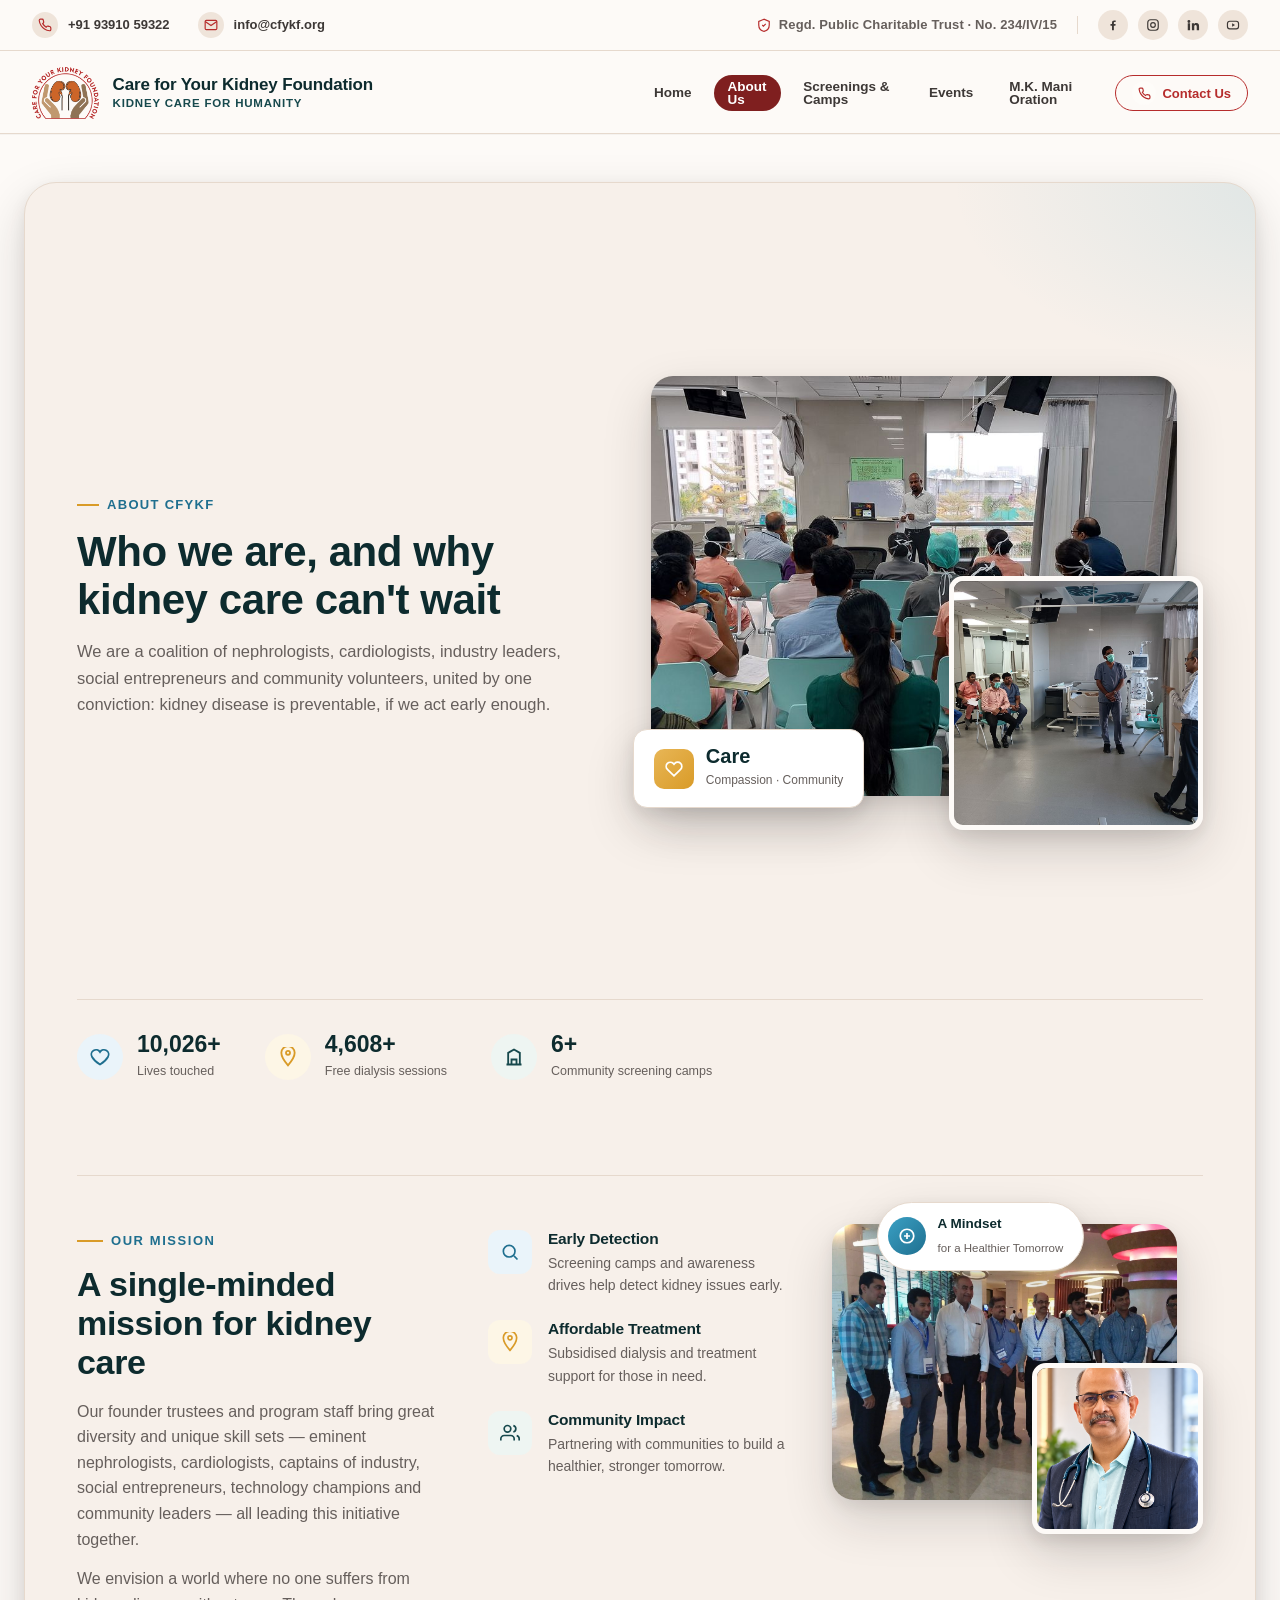
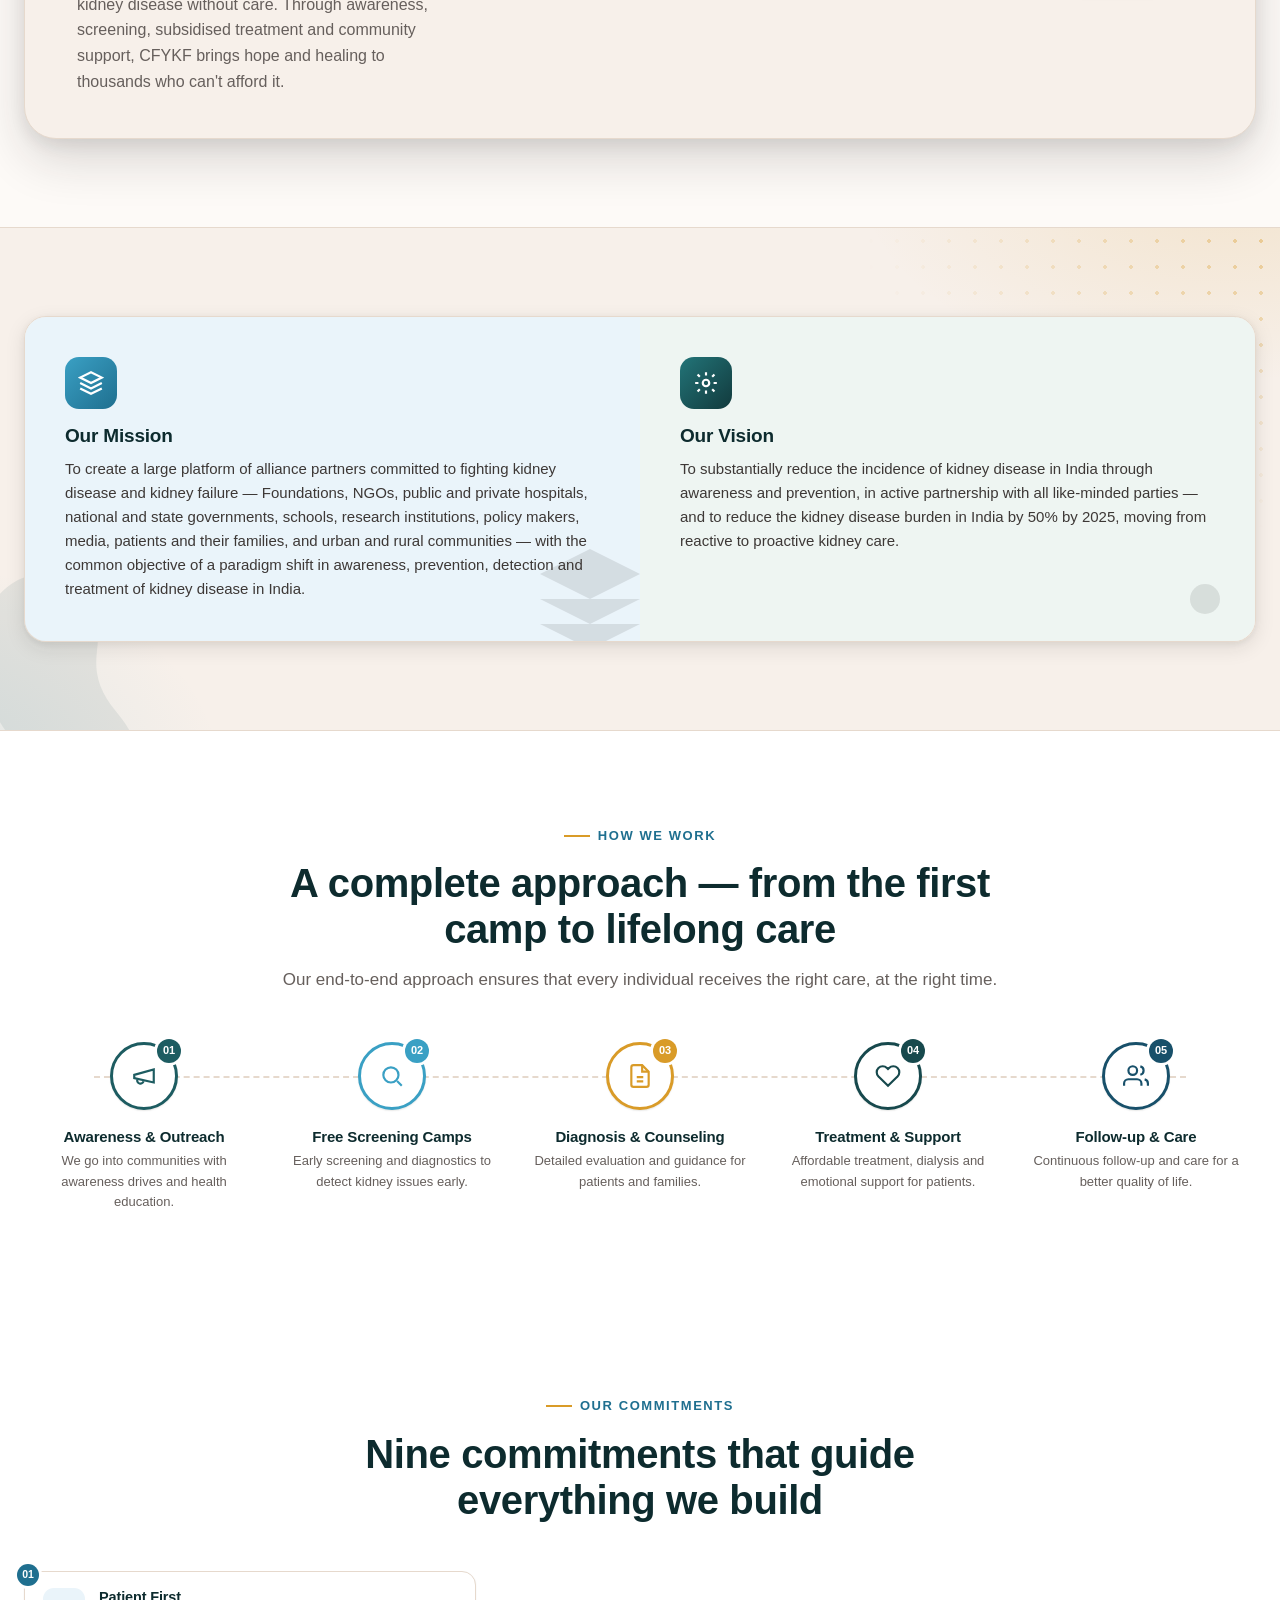
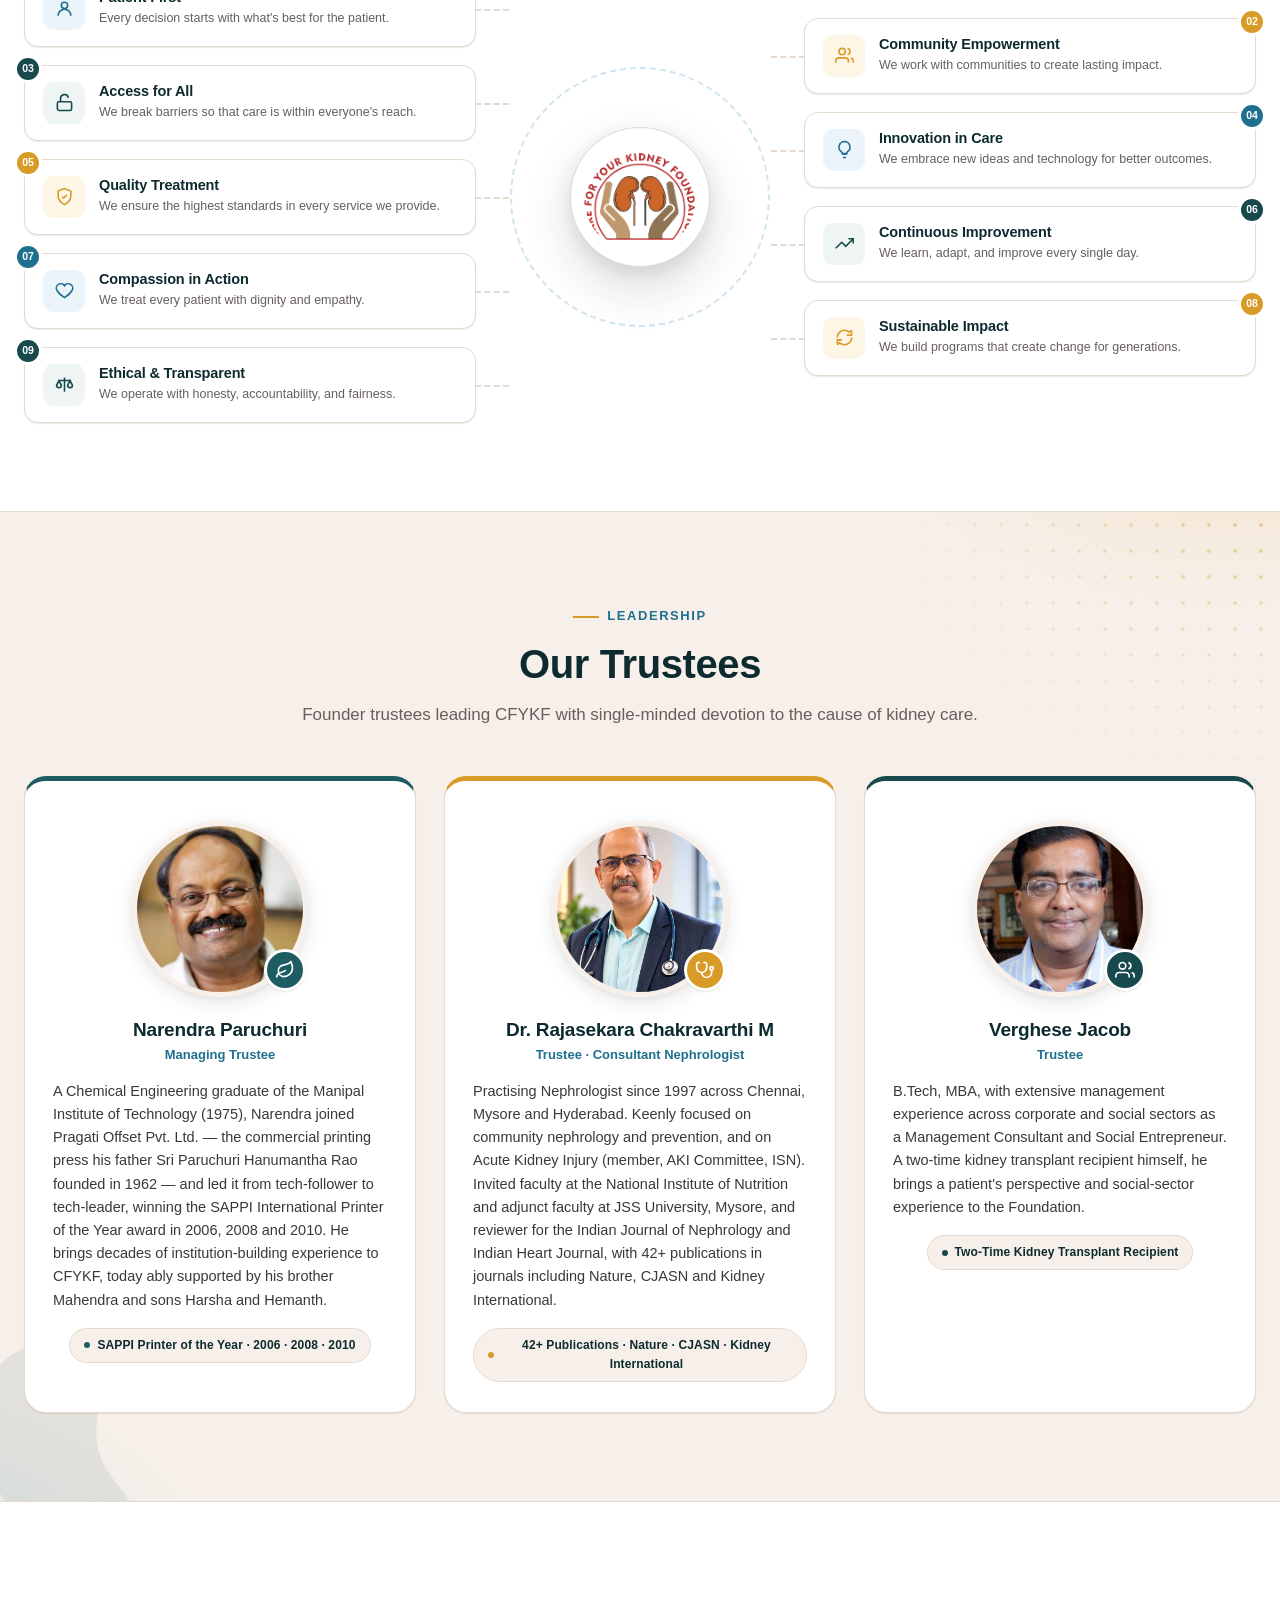
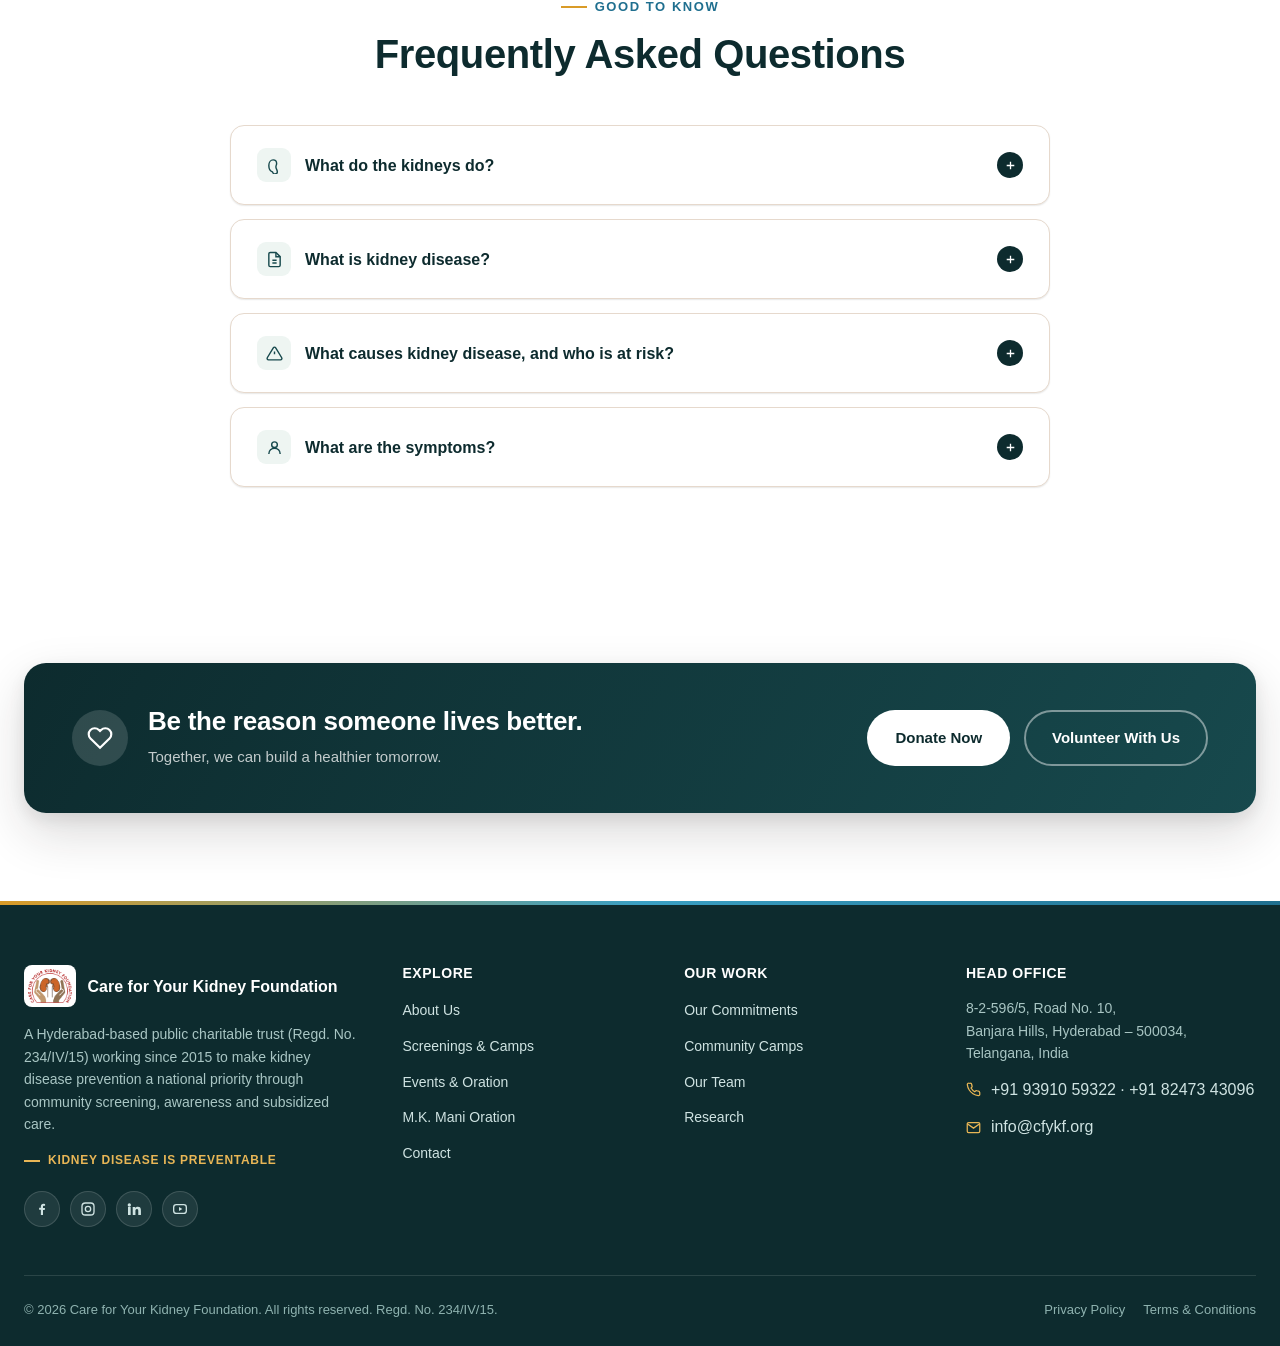
==== about.html @ 63e0041d "first commit" ====
<!doctype html>
<html lang="en">
<head>
<meta charset="UTF-8">
<meta name="viewport" content="width=device-width, initial-scale=1.0">
<title>About Us | Care for Your Kidney Foundation</title>
<meta name="description" content="Learn about CFYKF's mission, vision, trustees and advisory board — and the work we do to prevent kidney disease across India.">
<link rel="icon" href="assets/images/shared/logo.png">
<link rel="stylesheet" href="css/styles.css">
</head>
<body>

<div class="header-topbar">
  <div class="topbar-wrap">
    <div class="htb-contacts">
      <a href="tel:+919391059322"><span class="htb-ic"><svg viewBox="0 0 24 24" fill="none" stroke="currentColor" stroke-width="2"><path d="M22 16.9v3a2 2 0 0 1-2.2 2 19.8 19.8 0 0 1-8.6-3.1 19.5 19.5 0 0 1-6-6 19.8 19.8 0 0 1-3.1-8.6A2 2 0 0 1 4.1 2h3a2 2 0 0 1 2 1.7c.1.9.3 1.8.6 2.7a2 2 0 0 1-.5 2.1L8 9.7a16 16 0 0 0 6 6l1.2-1.2a2 2 0 0 1 2.1-.5c.9.3 1.8.5 2.7.6a2 2 0 0 1 1.7 2Z"/></svg></span><span>+91 93910 59322</span></a>
      <a href="mailto:info@cfykf.org"><span class="htb-ic"><svg viewBox="0 0 24 24" fill="none" stroke="currentColor" stroke-width="2"><rect x="2" y="4" width="20" height="16" rx="2"/><path d="m22 6-10 7L2 6"/></svg></span><span>info@cfykf.org</span></a>
    </div>
    <div class="htb-right">
      <span class="htb-badge"><svg viewBox="0 0 24 24" fill="none" stroke="currentColor" stroke-width="2"><path d="M12 2 3 6v6c0 5.5 3.8 9.7 9 11 5.2-1.3 9-5.5 9-11V6l-9-4Z"/><path d="m9 12 2 2 4-4"/></svg>Regd. Public Charitable Trust · No. 234/IV/15</span>
      <div class="htb-divider"></div>
      <div class="htb-social">
        <a href="#" aria-label="Facebook"><svg viewBox="0 0 24 24" fill="currentColor"><path d="M13.5 21v-7.6h2.6l.4-3h-3v-1.9c0-.87.24-1.46 1.5-1.46h1.6V4.35A21 21 0 0 0 14 4.2c-2.2 0-3.7 1.34-3.7 3.8v2.1H7.7v3h2.6V21h3.2Z"/></svg></a>
        <a href="#" aria-label="Instagram"><svg viewBox="0 0 24 24" fill="none" stroke="currentColor" stroke-width="2"><rect x="3" y="3" width="18" height="18" rx="5"/><circle cx="12" cy="12" r="4"/><path d="M17.5 6.5h.01"/></svg></a>
        <a href="#" aria-label="LinkedIn"><svg viewBox="0 0 24 24" fill="currentColor"><path d="M4.98 3.5a2.5 2.5 0 1 0 0 5 2.5 2.5 0 0 0 0-5ZM3 9h4v12H3zM10 9h3.8v1.7h.05c.53-1 1.83-2 3.77-2 4.03 0 4.78 2.5 4.78 5.8V21h-4v-5.9c0-1.4 0-3.2-1.97-3.2s-2.27 1.5-2.27 3.1V21h-4z"/></svg></a>
        <a href="#" aria-label="YouTube"><svg viewBox="0 0 24 24" fill="none" stroke="currentColor" stroke-width="2"><rect x="2.5" y="5.5" width="19" height="13" rx="4"/><path d="m10.5 9 5 3-5 3Z" fill="currentColor" stroke="none"/></svg></a>
      </div>
    </div>
  </div>
</div>

<header class="site-header">
  <div class="nav-wrap">
    <a href="index.html" class="brand">
      <img src="assets/images/shared/logo.png" alt="Care for Your Kidney Foundation logo">
      <div class="brand-text"><strong class="brand-full">Care for Your Kidney Foundation</strong><strong class="brand-short">CFYKF</strong><span>Kidney Care for Humanity</span></div>
    </a>
    <div class="nav-menu">
      <nav class="nav-links">
        <a href="index.html"><svg class="nl-ic" viewBox="0 0 24 24" fill="none" stroke="currentColor" stroke-width="2"><path d="M3 10.5 12 3l9 7.5"/><path d="M5 9.5V20a1 1 0 0 0 1 1h4v-6h4v6h4a1 1 0 0 0 1-1V9.5"/></svg>Home</a>
        <a href="about.html" class="active"><svg class="nl-ic" viewBox="0 0 24 24" fill="none" stroke="currentColor" stroke-width="2"><circle cx="12" cy="8" r="4"/><path d="M4 21c0-4.4 3.6-8 8-8s8 3.6 8 8"/></svg>About Us</a>
        <a href="screenings.html"><svg class="nl-ic" viewBox="0 0 24 24" fill="none" stroke="currentColor" stroke-width="2"><path d="M20.8 4.6a5.5 5.5 0 0 0-7.8 0L12 5.6l-1-1a5.5 5.5 0 0 0-7.8 7.8l1 1L12 21l7.8-7.6 1-1a5.5 5.5 0 0 0 0-7.8Z"/></svg>Screenings &amp; Camps</a>
        <a href="events.html"><svg class="nl-ic" viewBox="0 0 24 24" fill="none" stroke="currentColor" stroke-width="2"><rect x="3" y="4.5" width="18" height="17" rx="2"/><path d="M16 2.5v4M8 2.5v4M3 10h18"/></svg>Events</a>
        <a href="honour-oration.html"><svg class="nl-ic" viewBox="0 0 24 24" fill="none" stroke="currentColor" stroke-width="2"><circle cx="12" cy="8" r="6"/><path d="M8.5 13.5 7 22l5-3 5 3-1.5-8.5"/></svg>M.K. Mani Oration</a>
      <a href="contact.html" class="nav-contact-link"><svg class="nl-ic" viewBox="0 0 24 24" fill="none" stroke="currentColor" stroke-width="2"><path d="M22 16.9v3a2 2 0 0 1-2.2 2 19.8 19.8 0 0 1-8.6-3.1 19.5 19.5 0 0 1-6-6 19.8 19.8 0 0 1-3.1-8.6A2 2 0 0 1 4.1 2h3a2 2 0 0 1 2 1.7c.1.9.3 1.8.6 2.7a2 2 0 0 1-.5 2.1L8 9.7a16 16 0 0 0 6 6l1.2-1.2a2 2 0 0 1 2.1-.5c.9.3 1.8.5 2.7.6a2 2 0 0 1 1.7 2Z"/></svg>Contact Us</a>
            
        <div class="nav-links-contact">
          <a href="tel:+919391059322" class="nlc-item">
            <span class="nlc-ic"><svg viewBox="0 0 24 24" fill="none" stroke="currentColor" stroke-width="2"><path d="M22 16.9v3a2 2 0 0 1-2.2 2 19.8 19.8 0 0 1-8.6-3.1 19.5 19.5 0 0 1-6-6 19.8 19.8 0 0 1-3.1-8.6A2 2 0 0 1 4.1 2h3a2 2 0 0 1 2 1.7c.1.9.3 1.8.6 2.7a2 2 0 0 1-.5 2.1L8 9.7a16 16 0 0 0 6 6l1.2-1.2a2 2 0 0 1 2.1-.5c.9.3 1.8.5 2.7.6a2 2 0 0 1 1.7 2Z"/></svg></span>
            <div><b>Call Us</b><span>+91 93910 59322</span></div>
          </a>
          <a href="mailto:info@cfykf.org" class="nlc-item">
            <span class="nlc-ic"><svg viewBox="0 0 24 24" fill="none" stroke="currentColor" stroke-width="2"><rect x="2" y="4" width="20" height="16" rx="2"/><path d="m22 6-10 7L2 6"/></svg></span>
            <div><b>Email Us</b><span>info@cfykf.org</span></div>
          </a>
        </div>
      </nav>
      <div class="nav-cta">
        <a href="contact.html" class="btn btn-outline nav-contact-btn"><span class="btn-ic"><svg viewBox="0 0 24 24" fill="none" stroke="currentColor" stroke-width="2.2"><path d="M22 16.9v3a2 2 0 0 1-2.2 2 19.8 19.8 0 0 1-8.6-3.1 19.5 19.5 0 0 1-6-6 19.8 19.8 0 0 1-3.1-8.6A2 2 0 0 1 4.1 2h3a2 2 0 0 1 2 1.7c.1.9.3 1.8.6 2.7a2 2 0 0 1-.5 2.1L8 9.7a16 16 0 0 0 6 6l1.2-1.2a2 2 0 0 1 2.1-.5c.9.3 1.8.5 2.7.6a2 2 0 0 1 1.7 2Z"/></svg></span>Contact Us</a>
        <button class="nav-toggle" aria-label="Menu" aria-expanded="false"><span></span><span></span><span></span></button>
      </div>
    </div>
  </div>
</header>

<section class="about-intro">
  <div class="container">
    <div class="intro-frame reveal">

      <div class="intro-frame-part">
        <div class="hero2-grid" style="padding-bottom:0;">
          <div class="intro-hero-text">
            <div class="crumb">About CFYKF</div>
            <h1>Who we are, and why kidney care can't wait</h1>
            <p>We are a coalition of nephrologists, cardiologists, industry leaders, social entrepreneurs and community volunteers, united by one conviction: kidney disease is preventable, if we act early enough.</p>
          </div>
          <div class="image-stack">
            <div class="is-main"><img src="assets/images/about_intro/program-awareness-1.jpg" alt="CFYKF community awareness session"></div>
            <div class="is-accent"><img src="assets/images/about_intro/program-education-1.jpg" alt="CFYKF school education program"></div>
            <div class="is-badge">
              <div class="ico"><svg width="18" height="18" viewBox="0 0 24 24" fill="none" stroke="currentColor" stroke-width="2.3"><path d="M20.8 4.6a5.5 5.5 0 0 0-7.8 0L12 5.6l-1-1a5.5 5.5 0 0 0-7.8 7.8l1 1L12 21l7.8-7.6 1-1a5.5 5.5 0 0 0 0-7.8Z"/></svg></div>
              <div><b>Care</b><span>Compassion · Community</span></div>
            </div>
          </div>
        </div>
        <div class="hero-stats-row" style="border-top:1px solid var(--line);margin-top:28px;">
          <div class="hsr-item">
            <div class="ic wash-a"><svg viewBox="0 0 24 24" fill="none" stroke="currentColor" stroke-width="2.2"><path d="M12 21s-7-4.5-9.5-9A5.5 5.5 0 0 1 12 6a5.5 5.5 0 0 1 9.5 6c-2.5 4.5-9.5 9-9.5 9Z"/></svg></div>
            <div><b data-count="10026" data-suffix="+">10,026+</b><span>Lives touched</span></div>
          </div>
          <div class="hsr-item">
            <div class="ic wash-b"><svg viewBox="0 0 24 24" fill="none" stroke="currentColor" stroke-width="2.2"><path d="M12 22s8-9 8-15a8 8 0 1 0-16 0c0 6 8 15 8 15Z"/><circle cx="12" cy="7" r="2.4"/></svg></div>
            <div><b data-count="4608" data-suffix="+">4,608+</b><span>Free dialysis sessions</span></div>
          </div>
          <div class="hsr-item">
            <div class="ic wash-c"><svg viewBox="0 0 24 24" fill="none" stroke="currentColor" stroke-width="2.2"><path d="M3 21h18M5 21V7l7-4 7 4v14M9 21v-6h6v6"/></svg></div>
            <div><b data-count="6" data-suffix="+">6+</b><span>Community screening camps</span></div>
          </div>
        </div>
      </div>

      <div class="intro-frame-divider"></div>

      <div class="intro-frame-part">
        <div class="mission-grid">
          <div class="mission-text">
            <div class="eyebrow">Our Mission</div>
            <h2 style="font-size:clamp(26px,3.2vw,34px);color:var(--teal-900);">A single-minded mission for kidney care</h2>
            <p style="margin-top:16px;font-size:16px;color:var(--ink-500);">Our founder trustees and program staff bring great diversity and unique skill sets — eminent nephrologists, cardiologists, captains of industry, social entrepreneurs, technology champions and community leaders — all leading this initiative together.</p>
            <p style="margin-top:14px;font-size:16px;color:var(--ink-500);">We envision a world where no one suffers from kidney disease without care. Through awareness, screening, subsidised treatment and community support, CFYKF brings hope and healing to thousands who can't afford it.</p>
          </div>
          <div class="feature-list">
            <div class="fl-item">
              <div class="ic wash-a"><svg viewBox="0 0 24 24" fill="none" stroke="currentColor" stroke-width="2"><circle cx="11" cy="11" r="7"/><path d="m21 21-4.3-4.3"/></svg></div>
              <div><h4>Early Detection</h4><p>Screening camps and awareness drives help detect kidney issues early.</p></div>
            </div>
            <div class="fl-item">
              <div class="ic wash-b"><svg viewBox="0 0 24 24" fill="none" stroke="currentColor" stroke-width="2"><path d="M12 22s8-9 8-15a8 8 0 1 0-16 0c0 6 8 15 8 15Z"/><circle cx="12" cy="7" r="2.4"/></svg></div>
              <div><h4>Affordable Treatment</h4><p>Subsidised dialysis and treatment support for those in need.</p></div>
            </div>
            <div class="fl-item">
              <div class="ic wash-c"><svg viewBox="0 0 24 24" fill="none" stroke="currentColor" stroke-width="2"><path d="M17 21v-2a4 4 0 0 0-4-4H5a4 4 0 0 0-4 4v2"/><circle cx="9" cy="7" r="4"/><path d="M23 21v-2a4 4 0 0 0-3-3.87M16 3.13a4 4 0 0 1 0 7.75"/></svg></div>
              <div><h4>Community Impact</h4><p>Partnering with communities to build a healthier, stronger tomorrow.</p></div>
            </div>
          </div>
          <div class="image-stack">
            <div class="is-pill">
              <div class="ico"><svg viewBox="0 0 24 24" fill="none" stroke="currentColor" stroke-width="2.3"><circle cx="12" cy="12" r="9"/><path d="M12 8v8M8 12h8"/></svg></div>
              <div><b>A Mindset</b><span>for a Healthier Tomorrow</span></div>
            </div>
            <div class="is-main"><img src="assets/images/about_intro/about-team-2.jpg" alt="CFYKF team members at a foundation event"></div>
            <div class="is-accent"><img src="assets/images/about_team/chakravarthi.png" alt="Dr. Rajasekara Chakravarthi M"></div>
          </div>
        </div>
      </div>

    </div>
  </div>
</section>

<section class="bg-tint">
  <div class="container">
    <div class="split-panel reveal">
      <div class="sp-half rose">
        <svg class="wm" viewBox="0 0 24 24" fill="currentColor"><path d="M12 2 2 7l10 5 10-5-10-5ZM2 17l10 5 10-5M2 12l10 5 10-5"/></svg>
        <div class="icon"><svg viewBox="0 0 24 24" fill="none" stroke="currentColor" stroke-width="2"><path d="M12 2 2 7l10 5 10-5-10-5ZM2 17l10 5 10-5M2 12l10 5 10-5"/></svg></div>
        <h3>Our Mission</h3>
        <p>To create a large platform of alliance partners committed to fighting kidney disease and kidney failure — Foundations, NGOs, public and private hospitals, national and state governments, schools, research institutions, policy makers, media, patients and their families, and urban and rural communities — with the common objective of a paradigm shift in awareness, prevention, detection and treatment of kidney disease in India.</p>
      </div>
      <div class="sp-half sage">
        <svg class="wm" viewBox="0 0 24 24" fill="currentColor"><circle cx="12" cy="12" r="3"/><path d="M12 5V2M12 22v-3M5 12H2M22 12h-3"/></svg>
        <div class="icon"><svg viewBox="0 0 24 24" fill="none" stroke="currentColor" stroke-width="2"><circle cx="12" cy="12" r="3"/><path d="M12 5V2M12 22v-3M5 12H2M22 12h-3M6.3 6.3 4.2 4.2M19.8 19.8l-2.1-2.1M6.3 17.7l-2.1 2.1M19.8 4.2l-2.1 2.1"/></svg></div>
        <h3>Our Vision</h3>
        <p>To substantially reduce the incidence of kidney disease in India through awareness and prevention, in active partnership with all like-minded parties — and to reduce the kidney disease burden in India by 50% by 2025, moving from reactive to proactive kidney care.</p>
      </div>
    </div>
  </div>
</section>

<section class="bg-paper">
  <div class="container">
    <div class="section-head center reveal">
      <div class="eyebrow" style="justify-content:center;">How we work</div>
      <h2>A complete approach — from the first camp to lifelong care</h2>
      <p>Our end-to-end approach ensures that every individual receives the right care, at the right time.</p>
    </div>
    <div class="process-flow reveal">
      <div class="pf-step">
        <div class="pf-circle" style="--c:var(--teal-600);">
          <svg viewBox="0 0 24 24" fill="none" stroke="currentColor" stroke-width="2"><path d="m3 11 18-5v12L3 14v-3Z"/><path d="M11.6 16.8a3 3 0 1 1-5.8-1.6"/></svg>
          <span class="pf-num" style="--c:var(--teal-600);">01</span>
        </div>
        <h4>Awareness &amp; Outreach</h4>
        <p>We go into communities with awareness drives and health education.</p>
      </div>
      <div class="pf-step">
        <div class="pf-circle" style="--c:var(--coral-500);">
          <svg viewBox="0 0 24 24" fill="none" stroke="currentColor" stroke-width="2"><circle cx="11" cy="11" r="7"/><path d="m21 21-4.3-4.3"/></svg>
          <span class="pf-num" style="--c:var(--coral-500);">02</span>
        </div>
        <h4>Free Screening Camps</h4>
        <p>Early screening and diagnostics to detect kidney issues early.</p>
      </div>
      <div class="pf-step">
        <div class="pf-circle" style="--c:var(--gold-500);">
          <svg viewBox="0 0 24 24" fill="none" stroke="currentColor" stroke-width="2"><path d="M14 2H6a2 2 0 0 0-2 2v16a2 2 0 0 0 2 2h12a2 2 0 0 0 2-2V8z"/><path d="M14 2v6h6M9 13h6M9 17h6"/></svg>
          <span class="pf-num" style="--c:var(--gold-500);">03</span>
        </div>
        <h4>Diagnosis &amp; Counseling</h4>
        <p>Detailed evaluation and guidance for patients and families.</p>
      </div>
      <div class="pf-step">
        <div class="pf-circle" style="--c:var(--teal-700);">
          <svg viewBox="0 0 24 24" fill="none" stroke="currentColor" stroke-width="2"><path d="M20.8 4.6a5.5 5.5 0 0 0-7.8 0L12 5.6l-1-1a5.5 5.5 0 0 0-7.8 7.8l1 1L12 21l7.8-7.6 1-1a5.5 5.5 0 0 0 0-7.8Z"/></svg>
          <span class="pf-num" style="--c:var(--teal-700);">04</span>
        </div>
        <h4>Treatment &amp; Support</h4>
        <p>Affordable treatment, dialysis and emotional support for patients.</p>
      </div>
      <div class="pf-step">
        <div class="pf-circle" style="--c:var(--maroon-800);">
          <svg viewBox="0 0 24 24" fill="none" stroke="currentColor" stroke-width="2"><path d="M17 21v-2a4 4 0 0 0-4-4H5a4 4 0 0 0-4 4v2"/><circle cx="9" cy="7" r="4"/><path d="M23 21v-2a4 4 0 0 0-3-3.87M16 3.13a4 4 0 0 1 0 7.75"/></svg>
          <span class="pf-num" style="--c:var(--maroon-800);">05</span>
        </div>
        <h4>Follow-up &amp; Care</h4>
        <p>Continuous follow-up and care for a better quality of life.</p>
      </div>
    </div>
  </div>
</section>

<section class="bg-paper" id="what-we-do">
  <div class="container">
    <div class="section-head center reveal">
      <div class="eyebrow" style="justify-content:center;">Our commitments</div>
      <h2>Nine commitments that guide everything we build</h2>
    </div>
    <div class="radial-grid reveal">
      <div class="radial-col">
        <div class="radial-card">
          <span class="rnum" style="--c:var(--maroon-700);">01</span>
          <div class="ric" style="--w:var(--wash-rose);--c:var(--maroon-700);"><svg viewBox="0 0 24 24" fill="none" stroke="currentColor" stroke-width="2"><circle cx="12" cy="8" r="4"/><path d="M4 21c0-4.4 3.6-8 8-8s8 3.6 8 8"/></svg></div>
          <div><h4>Patient First</h4><p>Every decision starts with what's best for the patient.</p></div>
        </div>
        <div class="radial-card">
          <span class="rnum" style="--c:var(--teal-700);">03</span>
          <div class="ric" style="--w:var(--wash-sage);--c:var(--teal-700);"><svg viewBox="0 0 24 24" fill="none" stroke="currentColor" stroke-width="2"><rect x="3" y="11" width="18" height="11" rx="2"/><path d="M7 11V7a5 5 0 0 1 9.9-1"/></svg></div>
          <div><h4>Access for All</h4><p>We break barriers so that care is within everyone's reach.</p></div>
        </div>
        <div class="radial-card">
          <span class="rnum" style="--c:var(--gold-500);">05</span>
          <div class="ric" style="--w:var(--wash-gold);--c:var(--gold-500);"><svg viewBox="0 0 24 24" fill="none" stroke="currentColor" stroke-width="2"><path d="M12 2 4 5v6c0 5 3.5 9 8 11 4.5-2 8-6 8-11V5l-8-3Z"/><path d="M9 12l2 2 4-4"/></svg></div>
          <div><h4>Quality Treatment</h4><p>We ensure the highest standards in every service we provide.</p></div>
        </div>
        <div class="radial-card">
          <span class="rnum" style="--c:var(--maroon-700);">07</span>
          <div class="ric" style="--w:var(--wash-rose);--c:var(--maroon-700);"><svg viewBox="0 0 24 24" fill="none" stroke="currentColor" stroke-width="2"><path d="M12 21s-7-4.5-9.5-9A5.5 5.5 0 0 1 12 6a5.5 5.5 0 0 1 9.5 6c-2.5 4.5-9.5 9-9.5 9Z"/></svg></div>
          <div><h4>Compassion in Action</h4><p>We treat every patient with dignity and empathy.</p></div>
        </div>
        <div class="radial-card">
          <span class="rnum" style="--c:var(--teal-700);">09</span>
          <div class="ric" style="--w:var(--wash-sage);--c:var(--teal-700);"><svg viewBox="0 0 24 24" fill="none" stroke="currentColor" stroke-width="2"><path d="M12 3v18M5 7h14M5 7l-3 6a3 3 0 0 0 6 0L5 7Zm14 0-3 6a3 3 0 0 0 6 0l-3-6Z"/></svg></div>
          <div><h4>Ethical &amp; Transparent</h4><p>We operate with honesty, accountability, and fairness.</p></div>
        </div>
      </div>

      <div class="radial-center">
        <div class="rc-hub"><img src="assets/images/shared/logo.png" alt="Care for Your Kidney Foundation logo"></div>
      </div>

      <div class="radial-col">
        <div class="radial-card">
          <span class="rnum" style="--c:var(--gold-500);">02</span>
          <div class="ric" style="--w:var(--wash-gold);--c:var(--gold-500);"><svg viewBox="0 0 24 24" fill="none" stroke="currentColor" stroke-width="2"><path d="M17 21v-2a4 4 0 0 0-4-4H5a4 4 0 0 0-4 4v2"/><circle cx="9" cy="7" r="4"/><path d="M23 21v-2a4 4 0 0 0-3-3.87M16 3.13a4 4 0 0 1 0 7.75"/></svg></div>
          <div><h4>Community Empowerment</h4><p>We work with communities to create lasting impact.</p></div>
        </div>
        <div class="radial-card">
          <span class="rnum" style="--c:var(--maroon-700);">04</span>
          <div class="ric" style="--w:var(--wash-rose);--c:var(--maroon-700);"><svg viewBox="0 0 24 24" fill="none" stroke="currentColor" stroke-width="2"><path d="M9 18h6M10 22h4M12 2a7 7 0 0 0-4 12.7c.6.5 1 1.2 1 2.05V17h6v-.25c0-.85.4-1.55 1-2.05A7 7 0 0 0 12 2Z"/></svg></div>
          <div><h4>Innovation in Care</h4><p>We embrace new ideas and technology for better outcomes.</p></div>
        </div>
        <div class="radial-card">
          <span class="rnum" style="--c:var(--teal-700);">06</span>
          <div class="ric" style="--w:var(--wash-sage);--c:var(--teal-700);"><svg viewBox="0 0 24 24" fill="none" stroke="currentColor" stroke-width="2"><path d="M23 6l-9.5 9.5-5-5L1 18"/><path d="M17 6h6v6"/></svg></div>
          <div><h4>Continuous Improvement</h4><p>We learn, adapt, and improve every single day.</p></div>
        </div>
        <div class="radial-card">
          <span class="rnum" style="--c:var(--gold-500);">08</span>
          <div class="ric" style="--w:var(--wash-gold);--c:var(--gold-500);"><svg viewBox="0 0 24 24" fill="none" stroke="currentColor" stroke-width="2"><path d="M21 12a9 9 0 0 1-15 6.7L3 21M3 12a9 9 0 0 1 15-6.7L21 3"/><path d="M21 3v6h-6M3 21v-6h6"/></svg></div>
          <div><h4>Sustainable Impact</h4><p>We build programs that create change for generations.</p></div>
        </div>
      </div>
    </div>
  </div>
</section>

<section class="bg-tint" id="team">
  <div class="container">
    <div class="section-head center reveal">
      <div class="eyebrow" style="justify-content:center;">Leadership</div>
      <h2>Our Trustees</h2>
      <p>Founder trustees leading CFYKF with single-minded devotion to the cause of kidney care.</p>
    </div>

    <!-- <div class="trustee-banner reveal">
      <div class="trustee-banner-frame" data-fade-slider>
        <img class="fade-slide active" src="assets/images/about_team/Chakravarthi_Image.png" alt="Dr. Rajasekara Chakravarthi addressing guests from the CFYKF welcome podium">
        <img class="fade-slide" src="assets/images/about_team/cfykf.png" alt="Care for Your Kidney Foundation branding on stage, “Kidney Care for Humanity”">
      </div>
    </div> -->

    <div class="trustee-grid reveal">
      <div class="trustee-card" style="--accent:var(--teal-600);">
        <div class="tc-avatar">
          <img src="assets/images/about_team/Narendra_Paruchuri.png" alt="Narendra Paruchuri">
          <span class="tc-badge" title="Founder Trustee">
            <svg viewBox="0 0 24 24" fill="none" stroke="currentColor" stroke-width="2"><path d="M11 20A7 7 0 0 1 9.8 6.1C15.5 5 17 4.48 19 2c1 2 2 4.18 2 8 0 5.5-4.78 10-11 10Z"/><path d="M2 21c0-3 1.85-5.36 5.08-6C9.5 14.52 12 13 13 12"/></svg>
          </span>
        </div>
        <h3>Narendra Paruchuri</h3>
        <div class="role">Managing Trustee</div>
        <p>A Chemical Engineering graduate of the Manipal Institute of Technology (1975), Narendra joined Pragati Offset Pvt. Ltd. — the commercial printing press his father Sri Paruchuri Hanumantha Rao founded in 1962 — and led it from tech-follower to tech-leader, winning the SAPPI International Printer of the Year award in 2006, 2008 and 2010. He brings decades of institution-building experience to CFYKF, today ably supported by his brother Mahendra and sons Harsha and Hemanth.</p>
        <span class="lr-fact">SAPPI Printer of the Year · 2006 · 2008 · 2010</span>
      </div>
      <div class="trustee-card" style="--accent:var(--gold-500);">
        <div class="tc-avatar">
          <img src="assets/images/about_team/chakravarthi.png" alt="Dr. Rajasekara Chakravarthi M">
          <span class="tc-badge" title="Consultant Nephrologist">
            <svg viewBox="0 0 24 24" fill="none" stroke="currentColor" stroke-width="2"><path d="M11 2v2M5 2v2"/><path d="M5 3H4a2 2 0 0 0-2 2v4a6 6 0 0 0 12 0V5a2 2 0 0 0-2-2h-1"/><path d="M8 15a6 6 0 0 0 12 0v-3"/><circle cx="20" cy="10" r="2"/></svg>
          </span>
        </div>
        <h3>Dr. Rajasekara Chakravarthi M</h3>
        <div class="role">Trustee · Consultant Nephrologist</div>
        <p>Practising Nephrologist since 1997 across Chennai, Mysore and Hyderabad. Keenly focused on community nephrology and prevention, and on Acute Kidney Injury (member, AKI Committee, ISN). Invited faculty at the National Institute of Nutrition and adjunct faculty at JSS University, Mysore, and reviewer for the Indian Journal of Nephrology and Indian Heart Journal, with 42+ publications in journals including Nature, CJASN and Kidney International.</p>
        <span class="lr-fact">42+ Publications · Nature · CJASN · Kidney International</span>
      </div>
      <div class="trustee-card" style="--accent:var(--teal-700);">
        <div class="tc-avatar">
          <img src="assets/images/about_team/Verghese_Jacob.png" alt="Verghese Jacob">
          <span class="tc-badge" title="Trustee">
            <svg viewBox="0 0 24 24" fill="none" stroke="currentColor" stroke-width="2"><path d="M17 21v-2a4 4 0 0 0-4-4H5a4 4 0 0 0-4 4v2"/><circle cx="9" cy="7" r="4"/><path d="M23 21v-2a4 4 0 0 0-3-3.87M16 3.13a4 4 0 0 1 0 7.75"/></svg>
          </span>
        </div>
        <h3>Verghese Jacob</h3>
        <div class="role">Trustee</div>
        <p>B.Tech, MBA, with extensive management experience across corporate and social sectors as a Management Consultant and Social Entrepreneur. A two-time kidney transplant recipient himself, he brings a patient's perspective and social-sector experience to the Foundation.</p>
        <span class="lr-fact">Two-Time Kidney Transplant Recipient</span>
      </div>
    </div>
  </div>
</section>

<section class="bg-paper">
  <div class="container">
    <div class="section-head center reveal">
      <div class="eyebrow" style="justify-content:center;">Good to know</div>
      <h2>Frequently Asked Questions</h2>
    </div>
    <div class="faq-list reveal">
      <details class="card faq-item">
        <summary>
          <span class="fq-ic"><svg viewBox="0 0 24 24" fill="none" stroke="currentColor" stroke-width="2"><path d="M9 21c-3-1-5-4.5-5-9 0-5 3-8 6-8s5 2 5 5c0 2-1 3-1 5 0 3 2 4 2 7 0 2-2 3-4 3s-2-2-3-3Z"/></svg></span>
          <span class="fq-txt">What do the kidneys do?</span>
          <span class="fq-plus"><svg viewBox="0 0 24 24" fill="none" stroke="currentColor" stroke-width="2.4"><path d="M12 5v14M5 12h14"/></svg></span>
        </summary>
        <p>You have two bean-shaped kidneys, about the size of a fist, located on either side of your spine below the rib cage. Their main job is to filter your blood, removing waste and extra water to make urine — they also help control blood pressure and produce hormones your body needs to stay healthy.</p>
      </details>
      <details class="card faq-item">
        <summary>
          <span class="fq-ic"><svg viewBox="0 0 24 24" fill="none" stroke="currentColor" stroke-width="2"><path d="M14 2H6a2 2 0 0 0-2 2v16a2 2 0 0 0 2 2h12a2 2 0 0 0 2-2V8z"/><path d="M14 2v6h6M9 13h6M9 17h6"/></svg></span>
          <span class="fq-txt">What is kidney disease?</span>
          <span class="fq-plus"><svg viewBox="0 0 24 24" fill="none" stroke="currentColor" stroke-width="2.4"><path d="M12 5v14M5 12h14"/></svg></span>
        </summary>
        <p>Kidney disease — also known as Chronic Kidney Disease (CKD) — occurs when the kidneys can no longer remove waste and extra water from the blood, or perform their other functions properly. Tens of millions of people may have kidney disease, and many more are at risk without knowing it.</p>
      </details>
      <details class="card faq-item">
        <summary>
          <span class="fq-ic"><svg viewBox="0 0 24 24" fill="none" stroke="currentColor" stroke-width="2"><path d="M10.3 3.9 1.8 18a2 2 0 0 0 1.7 3h17a2 2 0 0 0 1.7-3L13.7 3.9a2 2 0 0 0-3.4 0Z"/><path d="M12 9v4M12 17h.01"/></svg></span>
          <span class="fq-txt">What causes kidney disease, and who is at risk?</span>
          <span class="fq-plus"><svg viewBox="0 0 24 24" fill="none" stroke="currentColor" stroke-width="2.4"><path d="M12 5v14M5 12h14"/></svg></span>
        </summary>
        <p>Kidney disease is most often caused by diabetes or high blood pressure, which damage the glomeruli — tiny filters inside each kidney — usually slowly, over many years. Cardiovascular disease and family history also raise risk. Other significant risk factors include obesity, habitual use of painkillers, urinary infections and kidney stones — anyone with these should have an annual check-up.</p>
      </details>
      <details class="card faq-item">
        <summary>
          <span class="fq-ic"><svg viewBox="0 0 24 24" fill="none" stroke="currentColor" stroke-width="2"><circle cx="12" cy="8" r="4"/><path d="M4 21c0-4.4 3.6-8 8-8s8 3.6 8 8"/></svg></span>
          <span class="fq-txt">What are the symptoms?</span>
          <span class="fq-plus"><svg viewBox="0 0 24 24" fill="none" stroke="currentColor" stroke-width="2.4"><path d="M12 5v14M5 12h14"/></svg></span>
        </summary>
        <p>Kidney disease is often called a "silent" disease because most people feel no symptoms in its early stages — you might feel fine until your kidneys have almost stopped working. Reduced urine output, fatigue, nausea, swelling in the feet or face, poor sleep and appetite, unexplained itchiness and shortness of breath can all be warning signs. Don't wait for symptoms — blood and urine tests are the only reliable way to check kidney function.</p>
      </details>
    </div>
  </div>
</section>

<section class="bg-paper">
  <div class="container reveal">
    <div class="cta-dark">
      <div class="cta-lead">
        <div class="cta-ic"><svg viewBox="0 0 24 24" fill="none" stroke="currentColor" stroke-width="2"><path d="M20.8 4.6a5.5 5.5 0 0 0-7.8 0L12 5.6l-1-1a5.5 5.5 0 0 0-7.8 7.8l1 1L12 21l7.8-7.6 1-1a5.5 5.5 0 0 0 0-7.8Z"/></svg></div>
        <div>
          <h3>Be the reason someone lives better.</h3>
          <p>Together, we can build a healthier tomorrow.</p>
        </div>
      </div>
      <div class="actions">
        <a href="contact.html#connect" class="btn btn-white">Donate Now</a>
        <a href="contact.html#connect" class="btn btn-line">Volunteer With Us</a>
      </div>
    </div>
  </div>
</section>

<footer class="site-footer">
  <div class="container">
    <div class="footer-grid reveal">
      <div>
        <div class="footer-brand"><img src="assets/images/shared/logo.png" alt="logo"><strong>Care for Your Kidney Foundation</strong></div>
        <p>A Hyderabad-based public charitable trust (Regd. No. 234/IV/15) working since 2015 to make kidney disease prevention a national priority through community screening, awareness and subsidized care.</p>
        <div class="footer-tagline">Kidney Disease is Preventable</div>
        <div class="footer-social">
          <a href="#" aria-label="Facebook"><svg viewBox="0 0 24 24" fill="currentColor"><path d="M13.5 21v-7.6h2.6l.4-3h-3v-1.9c0-.87.24-1.46 1.5-1.46h1.6V4.35A21 21 0 0 0 14 4.2c-2.2 0-3.7 1.34-3.7 3.8v2.1H7.7v3h2.6V21h3.2Z"/></svg></a>
          <a href="#" aria-label="Instagram"><svg viewBox="0 0 24 24" fill="none" stroke="currentColor" stroke-width="2"><rect x="3" y="3" width="18" height="18" rx="5"/><circle cx="12" cy="12" r="4"/><path d="M17.5 6.5h.01"/></svg></a>
          <a href="#" aria-label="LinkedIn"><svg viewBox="0 0 24 24" fill="currentColor"><path d="M4.98 3.5a2.5 2.5 0 1 0 0 5 2.5 2.5 0 0 0 0-5ZM3 9h4v12H3zM10 9h3.8v1.7h.05c.53-1 1.83-2 3.77-2 4.03 0 4.78 2.5 4.78 5.8V21h-4v-5.9c0-1.4 0-3.2-1.97-3.2s-2.27 1.5-2.27 3.1V21h-4z"/></svg></a>
          <a href="#" aria-label="YouTube"><svg viewBox="0 0 24 24" fill="none" stroke="currentColor" stroke-width="2"><rect x="2.5" y="5.5" width="19" height="13" rx="4"/><path d="m10.5 9 5 3-5 3Z" fill="currentColor" stroke="none"/></svg></a>
        </div>
      </div>
      <div>
        <h4>Explore</h4>
        <ul>
          <li><a href="about.html">About Us</a></li>
          <li><a href="screenings.html">Screenings &amp; Camps</a></li>
          <li><a href="events.html">Events &amp; Oration</a></li>
          <li><a href="honour-oration.html">M.K. Mani Oration</a></li>
          <li><a href="contact.html">Contact</a></li>
        </ul>
      </div>
      <div>
        <h4>Our Work</h4>
        <ul>
          <li><a href="about.html#what-we-do">Our Commitments</a></li>
          <li><a href="screenings.html">Community Camps</a></li>
          <li><a href="about.html#team">Our Team</a></li>
          <li><a href="events.html#research-note">Research</a></li>
        </ul>
      </div>
      <div>
        <h4>Head Office</h4>
        <p>8-2-596/5, Road No. 10,<br>Banjara Hills, Hyderabad – 500034,<br>Telangana, India</p>
        <div class="footer-contact-row"><svg viewBox="0 0 24 24" fill="none" stroke="currentColor" stroke-width="2"><path d="M22 16.9v3a2 2 0 0 1-2.2 2 19.8 19.8 0 0 1-8.6-3.1 19.5 19.5 0 0 1-6-6 19.8 19.8 0 0 1-3.1-8.6A2 2 0 0 1 4.1 2h3a2 2 0 0 1 2 1.7c.1.9.3 1.8.6 2.7a2 2 0 0 1-.5 2.1L8 9.7a16 16 0 0 0 6 6l1.2-1.2a2 2 0 0 1 2.1-.5c.9.3 1.8.5 2.7.6a2 2 0 0 1 1.7 2Z"/></svg><span>+91 93910 59322 · +91 82473 43096</span></div>
        <div class="footer-contact-row"><svg viewBox="0 0 24 24" fill="none" stroke="currentColor" stroke-width="2"><rect x="2" y="4" width="20" height="16" rx="2"/><path d="m22 6-10 7L2 6"/></svg><span>info@cfykf.org</span></div>
      </div>
    </div>
    <div class="footer-bottom">
      <span>© 2026 Care for Your Kidney Foundation. All rights reserved. Regd. No. 234/IV/15.</span>
      <div class="fb-links">
        <a href="#">Privacy Policy</a>
        <a href="#">Terms &amp; Conditions</a>
      </div>
    </div>
  </div>
</footer>

<script src="js/main.js"></script>
</body>
</html>
---- css/styles.css ----
﻿/* ==========================================================================
   Care for Your Kidney Foundation â€” design system
   ========================================================================== */

:root{
  /* Primary accent â€” a calm sky/azure blue (deliberately not red/maroon).
     Token names kept as maroon-*/coral-* since they're referenced throughout
     this file and the HTML via var(); only the colour values changed. */
  --maroon-900:#123449;
  --maroon-800:#18506a;
  --maroon-700:#1f6f8f;
  --maroon-600:#2683a6;
  --coral-500:#3aa0c4;
  --coral-400:#63b8d6;
  --gold-500:#d99b28;
  --gold-400:#e8b656;
  --teal-900:#0d2b2e;
  --teal-800:#123a3d;
  --teal-700:#17494d;
  --teal-600:#1d5c61;
  --teal-500:#227478;
  /* Logo red/orange â€” sampled from assets/images/shared/logo.png, used for the header nav
     (active links, highlight pill, CTA buttons) */
  --brand-900:#7f1f1f;
  --brand-700:#b62c2c;
  --brand-600:#cc6528;
  --ink-900:#1c1a19;
  --ink-700:#3d3836;
  --ink-500:#665f5c;
  --ink-300:#a89f9b;
  --paper-0:#ffffff;
  --paper-50:#fdfaf7;
  --paper-100:#f7f0ea;
  --paper-200:#efe4da;
  --line:#e6d9cd;
  --wash-rose:#eaf4fa;
  --wash-rose-line:#cfe6f2;
  --wash-gold:#fdf6e6;
  --wash-gold-line:#f3e3bd;
  --wash-sage:#eef5f2;
  --wash-sage-line:#d7e7e1;
  --shadow-sm: 0 1px 2px rgba(28,26,25,.06), 0 1px 1px rgba(28,26,25,.04);
  --shadow-md: 0 6px 20px rgba(28,26,25,.10), 0 2px 6px rgba(28,26,25,.06);
  --shadow-lg: 0 20px 50px rgba(28,26,25,.16), 0 6px 16px rgba(28,26,25,.08);
  --radius-sm: 8px;
  --radius-md: 14px;
  --radius-lg: 22px;
  --font-body: -apple-system, "Segoe UI", Roboto, "Helvetica Neue", Arial, sans-serif;
  --container: 1440px;
}

*,*::before,*::after{ box-sizing:border-box; }
html{ scroll-behavior:smooth; scroll-padding-top:94px; overflow-x:hidden; }
body{
  margin:0;
  font-family:var(--font-body);
  color:var(--ink-900);
  background:var(--paper-50);
  line-height:1.6;
  -webkit-font-smoothing:antialiased;
  overflow-x:hidden;
  max-width:100vw;
}
img{ max-width:100%; display:block; }
a{ color:inherit; text-decoration:none; }
ul{ margin:0; padding:0; list-style:none; }
h1,h2,h3,h4{ margin:0; line-height:1.15; font-weight:800; letter-spacing:-.01em; }
p{ margin:0; }
.container{ width:100%; max-width:var(--container); margin:0 auto; padding:0 24px; }

section{ padding:88px 0; }
@media (max-width:768px){ section{ padding:56px 0; } }

.eyebrow{
  display:inline-flex; align-items:center; gap:8px;
  font-size:13px; font-weight:800; letter-spacing:.12em; text-transform:uppercase;
  color:var(--maroon-700);
  margin-bottom:14px;
}
.eyebrow::before{
  content:""; width:26px; height:2px; background:var(--gold-500); display:inline-block;
}
.section-head{ max-width:720px; margin-bottom:48px; }
.section-head h2{ font-size:clamp(28px,3.4vw,40px); color:var(--teal-900); }
.section-head p{ margin-top:14px; font-size:17px; color:var(--ink-500); }
.section-head.center{ margin-left:auto; margin-right:auto; text-align:center; }

.section-head-row{ display:flex; align-items:flex-end; justify-content:space-between; gap:32px; }
.section-head-row .section-head{ margin-bottom:0; }
.section-icon{ flex-shrink:0; }
@media (max-width:820px){ .section-icon{ display:none; } }

/* ---------- hero photo decoration (dashed ring + blob + squiggle) ---------- */
.hero-photo-wrap{ position:relative; }
.hero-photo-wrap::before{
  content:""; position:absolute; left:-28px; top:-24px; width:74%; height:74%;
  background:var(--wash-sage); border-radius:44% 56% 52% 48% / 48% 44% 56% 52%; z-index:0;
}
.hero-photo-wrap::after{
  content:""; position:absolute; right:-22px; top:-20px; width:110px; height:110px;
  border:1.5px dashed var(--teal-600); border-radius:50%; z-index:0;
}
.hero-photo-wrap .squiggle{ position:absolute; right:-16px; top:60px; z-index:0; pointer-events:none; }
.hero-photo-wrap .image-stack{ position:relative; z-index:1; }

/* ---------- contact hero photo: compact tilted showcase frame ---------- */
.hero2-photo.image-stack{
  max-width:480px; aspect-ratio:4/3.2; margin-left:auto; border-width:5px;
  box-shadow:14px 14px 0 var(--gold-500), var(--shadow-lg);
  transition:transform .35s ease, box-shadow .35s ease;
}
.hero2-photo.image-stack:hover{
  transform:translateY(-4px);
  box-shadow:8px 8px 0 var(--gold-500), var(--shadow-lg);
}
.hero-photo-wrap .hero-photo-chip{
  position:absolute; left:-20px; bottom:18px; z-index:2;
  background:#fff; border:1px solid var(--line); border-radius:var(--radius-md);
  box-shadow:var(--shadow-lg); padding:12px 18px 12px 14px; display:flex; align-items:center; gap:12px;
}
.hero-photo-chip .ico{
  width:36px; height:36px; border-radius:10px; flex-shrink:0; background:var(--teal-900); color:#fff;
  display:flex; align-items:center; justify-content:center;
}
.hero-photo-chip .ico svg{ width:17px; height:17px; }
.hero-photo-chip b{ display:block; font-size:13px; font-weight:800; color:var(--teal-900); line-height:1.2; }
.hero-photo-chip span{ display:block; font-size:11px; color:var(--ink-500); margin-top:1px; }
@media (max-width:900px){
  .hero2-photo.image-stack{ margin:0 auto; transform:none; box-shadow:var(--shadow-lg); }
  .hero-photo-chip{ left:12px; bottom:-16px; }
}
@media (max-width:900px){ .hero-photo-wrap::before,.hero-photo-wrap::after,.hero-photo-wrap .squiggle{ display:none; } }

.bg-paper{ background:var(--paper-0); }

/* Warm "paper" band â€” soft corner glows, a faint dot-grid and a kidney
   watermark instead of a flat tint, so alternating sections read as
   designed rather than just a color swap. */
.bg-tint{
  position:relative; overflow:hidden; isolation:isolate;
  background:
    radial-gradient(620px 340px at 96% -10%, rgba(217,155,40,.15), transparent 60%),
    radial-gradient(560px 360px at -8% 108%, rgba(58,160,196,.13), transparent 58%),
    var(--paper-100);
  border-top:1px solid var(--line); border-bottom:1px solid var(--line);
}
.bg-tint::before{
  content:""; position:absolute; inset:0; z-index:0; pointer-events:none;
  background-image:radial-gradient(var(--gold-500) 1.6px, transparent 1.6px);
  background-size:26px 26px;
  -webkit-mask-image:radial-gradient(580px 420px at 100% 0%, #000 0%, transparent 72%);
          mask-image:radial-gradient(580px 420px at 100% 0%, #000 0%, transparent 72%);
  opacity:.4;
}
.bg-tint::after{
  content:""; position:absolute; left:-64px; bottom:-64px; width:270px; height:270px; z-index:0; pointer-events:none;
  color:var(--teal-700); opacity:.08; background-color:currentColor; transform:rotate(-12deg);
  -webkit-mask:url("data:image/svg+xml,%3Csvg xmlns='http://www.w3.org/2000/svg' viewBox='0 0 24 24'%3E%3Cpath d='M9 21c-3-1-5-4.5-5-9 0-5 3-8 6-8s5 2 5 5c0 2-1 3-1 5 0 3 2 4 2 7 0 2-2 3-4 3s-2-2-3-3Z'/%3E%3C/svg%3E") center/contain no-repeat;
          mask:url("data:image/svg+xml,%3Csvg xmlns='http://www.w3.org/2000/svg' viewBox='0 0 24 24'%3E%3Cpath d='M9 21c-3-1-5-4.5-5-9 0-5 3-8 6-8s5 2 5 5c0 2-1 3-1 5 0 3 2 4 2 7 0 2-2 3-4 3s-2-2-3-3Z'/%3E%3C/svg%3E") center/contain no-repeat;
}
.bg-tint > .container{ position:relative; z-index:1; }
@media (max-width:640px){ .bg-tint::after{ opacity:.05; } }

/* Premium light "showcase" band â€” used for impact numbers and closing CTAs.
   Warm gradient wash + gold glow instead of a flat dark block, so pages
   don't stack multiple heavy dark sections on top of each other. */
.bg-teal{
  position:relative; overflow:hidden;
  background:
    radial-gradient(700px 380px at 8% 15%, rgba(217,155,40,.16), transparent 60%),
    radial-gradient(760px 420px at 96% 90%, rgba(58,160,196,.14), transparent 58%),
    linear-gradient(180deg, var(--paper-100) 0%, var(--paper-50) 100%);
  color:var(--ink-900);
  border-top:1px solid var(--line); border-bottom:1px solid var(--line);
}
.bg-teal .section-head h2{ color:var(--teal-900); }
.bg-teal .section-head p{ color:var(--ink-500); }
.bg-teal .btn-ghost{ border-color:var(--maroon-700); color:var(--maroon-700); }
.bg-teal .btn-ghost:hover{ background:var(--maroon-700); color:#fff; }

/* ---------- buttons ---------- */
.btn{
  display:inline-flex; align-items:center; gap:10px;
  padding:14px 26px; border-radius:999px; font-weight:700; font-size:15px;
  border:2px solid transparent; cursor:pointer; transition:transform .18s ease, box-shadow .18s ease, background .18s ease;
  white-space:nowrap;
}
.btn:hover{ transform:translateY(-2px); }
.btn-primary{ background:var(--coral-500); color:#fff; box-shadow:var(--shadow-md); }
.btn-primary:hover{ background:var(--maroon-700); box-shadow:var(--shadow-lg); }
.btn-ghost{ background:transparent; border-color:rgba(255,255,255,.5); color:#fff; }
.btn-ghost:hover{ background:rgba(255,255,255,.12); }
.btn-outline{ background:transparent; border-color:var(--maroon-700); color:var(--maroon-700); }
.btn-outline:hover{ background:var(--maroon-700); color:#fff; }

/* ---------- header ---------- */

.header-topbar{ background:var(--paper-50); color:var(--ink-700); font-size:13px; border-bottom:1px solid var(--line); }
.topbar-wrap{
  display:flex; align-items:center; justify-content:space-between; gap:20px;
  width:100%; margin:0 auto; padding:10px 32px; box-sizing:border-box;
}
.htb-contacts{ display:flex; align-items:center; gap:28px; flex-wrap:wrap; }
.htb-contacts a{ display:inline-flex; align-items:center; gap:10px; color:var(--ink-700); font-weight:600; transition:color .15s ease; }
.htb-contacts a:hover{ color:var(--brand-700); }
.htb-ic{
  display:inline-flex; align-items:center; justify-content:center; flex-shrink:0;
  width:26px; height:26px; border-radius:50%; background:var(--paper-200);
  transition:background .18s ease, transform .18s ease;
}
.htb-contacts a:hover .htb-ic{ background:var(--brand-700); transform:translateY(-1px); }
.htb-contacts a:hover .htb-ic svg{ color:#fff; }
.htb-ic svg, .htb-badge svg{ width:14px; height:14px; color:var(--brand-700); flex-shrink:0; }
.htb-right{ display:flex; align-items:center; gap:20px; }
.htb-badge{ display:inline-flex; align-items:center; gap:8px; color:var(--ink-500); font-weight:600; letter-spacing:.01em; white-space:nowrap; }
.htb-divider{ width:1px; height:18px; background:var(--line); }
.htb-social{ display:flex; align-items:center; gap:10px; }
.htb-social a{
  display:flex; align-items:center; justify-content:center; color:var(--ink-700);
  width:30px; height:30px; border-radius:50%; background:var(--paper-200);
  transition:background .18s ease, color .18s ease, transform .18s ease;
}
.htb-social a:hover{ background:var(--brand-700); color:#fff; transform:translateY(-2px); }
.htb-social svg{ width:14px; height:14px; }
@media (max-width:860px){ .htb-badge{ display:none; } }
@media (max-width:700px){ .header-topbar{ display:none; } }

.site-header{
  position:sticky; top:0; z-index:1000;
  background:rgba(253,250,247,.94); backdrop-filter:blur(10px);
  border-bottom:1px solid var(--line);
  box-shadow:0 1px 0 rgba(28,26,25,.03);
}
.nav-wrap{ display:flex; align-items:center; justify-content:space-between; gap:24px; padding:16px 32px 14px; width:100%; margin:0 auto; box-sizing:border-box; }
.brand{ display:flex; align-items:center; gap:14px; min-width:0; }
.brand img{ height:52px; width:auto; flex-shrink:0; }
.brand-text{ display:flex; flex-direction:column; gap:2px; line-height:1.2; min-width:0; }
.brand-text strong{ font-size:17px; color:var(--teal-900); font-weight:800; letter-spacing:-.01em; white-space:nowrap; }
.brand-text span{ font-size:11.5px; color:var(--teal-700); font-weight:700; letter-spacing:.07em; text-transform:uppercase; }
/* nav-menu is pinned to the right half of the header: it starts at the
   container's horizontal middle and its content spreads out to the right edge */
.nav-menu{ display:flex; align-items:center; justify-content:space-between; gap:16px; flex:0 0 50%; }
.nav-links{ display:flex; align-items:center; gap:8px; }
.nav-links a,
.nav-cta .btn{
  display:inline-flex; align-items:center; justify-content:center; gap:6px;
  height:36px; padding:0 14px; border-radius:999px; font-weight:700; font-size:13.5px; line-height:1;
  color:var(--ink-700); box-sizing:border-box;
}
.nav-links a{ transition:background .15s ease, color .15s ease; }
.nav-links a:hover{ background:var(--paper-200); color:var(--brand-900); }
.nav-links a.active{ background:var(--brand-900); color:#fff; }
.nav-links a.nav-highlight{
  background:var(--brand-700); color:#fff; position:relative;
  box-shadow:0 3px 10px rgba(127,31,31,.22);
}
.nav-links a.nav-highlight.active{ background:var(--brand-900); }
.nav-links a.nav-highlight .dot{
  position:absolute; top:-3px; right:-3px; width:9px; height:9px; border-radius:50%;
  background:var(--gold-400); box-shadow:0 0 0 2px #fff;
}
.nav-cta{ display:flex; align-items:center; gap:10px; }
.nav-cta .btn{ padding:0 16px; font-size:13px; border-width:1.5px; }
.nav-cta .btn-outline{ border-color:var(--brand-700); color:var(--brand-700); }
.nav-cta .btn-outline:hover{ background:var(--brand-700); color:#fff; }
.nav-cta .btn-outline.active{ background:var(--brand-900); border-color:var(--brand-900); color:#fff; }
.nav-cta .btn-primary{ background:var(--brand-700); color:#fff; }
.nav-cta .btn-primary:hover{ background:var(--brand-900); }
.nav-cta .btn .btn-ic{ display:inline-flex; }
.nav-cta .btn svg{ width:16px; height:16px; }
.nav-toggle{
  display:none; flex-direction:column; align-items:center; justify-content:center; gap:5px;
  width:44px; height:44px; border-radius:12px; border:1.5px solid var(--line); background:#fff;
  cursor:pointer; flex-shrink:0; transition:border-color .18s ease, background .18s ease;
}
.nav-toggle:hover{ border-color:var(--brand-700); }
.nav-toggle span{ display:block; width:20px; height:2.4px; background:var(--brand-900); border-radius:2px; transition:transform .25s ease, opacity .2s ease; }
.nav-toggle.open{ border-color:var(--brand-700); }
.nav-toggle.open span:nth-child(1){ transform:translateY(7.4px) rotate(45deg); }
.nav-toggle.open span:nth-child(2){ opacity:0; }
.nav-toggle.open span:nth-child(3){ transform:translateY(-7.4px) rotate(-45deg); }

/* Selector needs to match ".nav-cta .btn"'s specificity (0,2,0) â€” a bare
   ".nav-contact-btn" (0,1,0) loses to that unconditional display:inline-flex
   above and silently never hides, regardless of this media query. */
@media (max-width:1160px){ .nav-cta .nav-contact-btn{ display:none; } }

/* Mirror image of the rule above: this plain-nav-links "Contact Us" only
   exists so the mobile dropdown (and the 981â€“1160px tablet range, which had
   no Contact Us at all before â€” the outline button hides at 1160px but
   nav-links stays a horizontal bar until 980px) has one. Above 1160px the
   outline button in nav-cta already covers it, so hide this copy there to
   avoid showing "Contact Us" twice. Specificity matches ".nav-links a"
   (0,1,1) for the same reason as above. */
.nav-links a.nav-contact-link{ display:none; }
@media (max-width:1160px){ .nav-links a.nav-contact-link{ display:inline-flex; } }

/* Icons + quick-contact rows only exist for the mobile dropdown card â€” the
   desktop pill nav stays icon-free/minimal, so both are hidden by default
   and switched on inside the â‰¤980px block below. */
.nl-ic{ display:none; }
.nav-links-contact{ display:none; }

@media (max-width:980px){
  .nav-wrap{ align-items:center; }
  .nav-menu{ align-items:center; flex:0 0 auto; }
  .nav-links{
    position:fixed; inset:82px 16px auto 16px; flex-direction:column; align-items:stretch;
    background:#fff; border-radius:var(--radius-md); box-shadow:var(--shadow-lg); padding:10px;
    border:1px solid var(--line);
    max-height:calc(100vh - 100px); overflow-y:auto;
    transform:translateY(-12px); opacity:0; pointer-events:none; transition:all .2s ease;
  }
  .nav-links.open{ transform:translateY(0); opacity:1; pointer-events:auto; }
  .nav-links a{ height:auto; padding:14px 18px; justify-content:flex-start; gap:12px; }
  .nl-ic{ display:inline-flex; width:18px; height:18px; flex-shrink:0; opacity:.7; }
  .nav-links a.active .nl-ic,
  .nav-links a.nav-highlight .nl-ic{ opacity:1; }
  .nav-toggle{ display:flex; }
  .brand-text span{ display:none; }

  /* Quick-contact rows â€” the phone/email topbar above the header is hidden
     on mobile (â‰¤700px), so this is the only place the number surfaces. */
  .nav-links-contact{
    display:flex; flex-direction:column; gap:2px;
    margin-top:10px; padding-top:14px; border-top:1px solid var(--line);
  }
  .nlc-item{
    display:flex; align-items:center; gap:12px; padding:10px 12px; border-radius:12px;
    transition:background .15s ease;
  }
  .nlc-item:hover, .nlc-item:active{ background:var(--paper-200); }
  .nlc-ic{
    width:38px; height:38px; border-radius:50%; flex-shrink:0;
    background:var(--wash-sage); color:var(--teal-700);
    display:flex; align-items:center; justify-content:center;
  }
  .nlc-ic svg{ width:17px; height:17px; }
  .nlc-item:last-child .nlc-ic{ background:var(--wash-gold); color:var(--gold-500); }
  .nlc-item b{
    display:block; font-size:10.5px; text-transform:uppercase; letter-spacing:.06em;
    color:var(--ink-500); font-weight:800;
  }
  .nlc-item span{ display:block; font-size:14.5px; color:var(--teal-900); font-weight:700; margin-top:2px; }
}

/* ---------- hero ---------- */
.hero{
  position:relative; color:#fff; overflow:hidden;
  min-height:min(86vh,780px); display:flex; align-items:flex-end;
}
.hero-media{ position:absolute; inset:0; }
.hero-media img{ width:100%; height:100%; object-fit:cover; }
.hero-media::after{
  content:""; position:absolute; inset:0;
  /* cool sky-blue duotone â€” lighter up top so the photo breathes, deep enough
     at the base for white text/stat legibility */
  background:linear-gradient(180deg, rgba(15,45,60,.30) 0%, rgba(11,33,46,.55) 45%, rgba(6,18,26,.90) 100%),
             linear-gradient(100deg, rgba(18,52,73,.50) 0%, rgba(18,52,73,.04) 55%);
}
/* floating decorative glows â€” subtle, CSS-only motion for an "alive" hero */
.hero::before, .hero::after{
  content:""; position:absolute; border-radius:50%; filter:blur(60px); pointer-events:none; z-index:1;
  animation:heroFloat 9s ease-in-out infinite;
}
.hero::before{ width:340px; height:340px; right:6%; top:8%; background:radial-gradient(circle,rgba(217,155,40,.35),transparent 70%); }
.hero::after{ width:260px; height:260px; right:22%; bottom:12%; background:radial-gradient(circle,rgba(58,160,196,.40),transparent 70%); animation-delay:-4.5s; }
@keyframes heroFloat{
  0%,100%{ transform:translateY(0) scale(1); }
  50%{ transform:translateY(-24px) scale(1.08); }
}
@media (prefers-reduced-motion: reduce){ .hero::before,.hero::after{ animation:none; } }
@media (max-width:900px){ .hero::before,.hero::after{ display:none; } }
.hero-inner{ position:relative; z-index:2; padding:64px 24px 56px; max-width:var(--container); margin:0 auto; width:100%; }
.hero-badge{
  display:inline-flex; align-items:center; gap:8px; background:rgba(255,255,255,.14);
  border:1px solid rgba(255,255,255,.35); padding:8px 16px; border-radius:999px; font-size:13px; font-weight:700;
  letter-spacing:.04em; margin-bottom:22px; max-width:100%; flex-wrap:wrap; row-gap:4px;
}
.hero-badge svg{ flex-shrink:0; }
.hero-badge svg{ width:14px; height:14px; }
.hero h1{ font-size:clamp(34px,5.4vw,60px); max-width:820px; }
.hero h1 em{ font-style:normal; color:var(--gold-400); }
.hero p.lead{ margin-top:20px; max-width:640px; font-size:18px; color:rgba(255,255,255,.92); }
.hero-actions{ margin-top:22px; display:flex; gap:14px; flex-wrap:wrap; }
.hero-stats{
  margin-top:52px; display:grid; grid-template-columns:repeat(4,1fr); gap:0;
  border-top:1px solid rgba(255,255,255,.25); padding-top:28px;
}
.hero-stats .stat{ padding-right:20px; }
.hero-stats .stat b{ display:block; font-size:clamp(24px,3vw,34px); font-weight:800; }
.hero-stats .stat span{ font-size:13px; color:rgba(255,255,255,.72); }
@media (max-width:768px){ .hero-stats{ grid-template-columns:repeat(2,1fr); row-gap:22px; } }

/* ---------- hero v2: light two-column hero (home page) ---------- */
.hero2{
  position:relative; overflow:hidden; padding:28px 0 0;
  background:linear-gradient(180deg, var(--paper-50) 0%, var(--paper-100) 100%);
}
.hero2::before{
  content:""; position:absolute; right:-8%; top:-18%; width:520px; height:520px; border-radius:50%;
  background:radial-gradient(circle, rgba(58,160,196,.14), transparent 65%); pointer-events:none;
}
.hero2::after{
  content:""; position:absolute; left:-10%; bottom:-25%; width:420px; height:420px; border-radius:50%;
  background:radial-gradient(circle, rgba(217,155,40,.12), transparent 65%); pointer-events:none;
}

/* decorative blob shape behind the photo, dotted grids, leaf sprig */
.hero2-blob{
  position:absolute; right:-10%; top:-8%; width:58%; height:820px; z-index:0; pointer-events:none;
  background:linear-gradient(160deg,var(--teal-800),var(--teal-900) 72%);
  border-radius:38% 62% 55% 45% / 48% 42% 58% 52%;
}
.hero2-blob .kidney-wm{ position:absolute; right:10%; bottom:8%; width:230px; height:230px; color:var(--gold-400); opacity:.16; animation:hero2Float 10s ease-in-out infinite; }
.hero2-dots{
  position:absolute; width:118px; height:118px; z-index:0; pointer-events:none;
  background-image:radial-gradient(var(--gold-500) 2.4px, transparent 2.4px); background-size:18px 18px; opacity:.55;
}
.hero2-dots.dots-top{ right:40%; top:4%; z-index:2; }
.hero2-dots.dots-bottom{ right:1.5%; bottom:5%; }
.hero2-leaf{ position:absolute; left:-1%; bottom:-3%; width:190px; z-index:0; pointer-events:none; color:var(--gold-500); opacity:.4; animation:hero2Float 8s ease-in-out infinite; animation-delay:-3s; }
@keyframes hero2Float{
  0%,100%{ transform:translateY(0) rotate(0deg); }
  50%{ transform:translateY(-14px) rotate(2deg); }
}
@media (max-width:900px){ .hero2-blob,.hero2-dots,.hero2-leaf{ display:none; } }
@media (prefers-reduced-motion: reduce){ .hero2-blob .kidney-wm,.hero2-leaf{ animation:none; } }

.hero2-grid{
  position:relative; z-index:1; display:grid; grid-template-columns:1fr 1.05fr; gap:48px; align-items:center;
  padding-bottom:16px; min-height:calc(100vh - 164px);
}
.hero-badge-light{
  display:inline-flex; align-items:center; gap:10px; background:#fff; border:1px solid var(--line);
  padding:9px 20px; border-radius:999px; font-size:12px; font-weight:800; letter-spacing:.16em; text-transform:uppercase;
  color:var(--maroon-700); box-shadow:var(--shadow-sm); margin-bottom:16px;
}
.hero-badge-light .dot{ width:5px; height:5px; border-radius:50%; background:var(--gold-500); flex-shrink:0; }
.hero-badge-light .hbl-ic{ width:16px; height:16px; color:var(--gold-500); flex-shrink:0; }
.hero2 h1{ font-size:clamp(28px,3vw,40px); color:var(--teal-900); max-width:600px; }
.hero2 h1 em{ font-style:normal; color:var(--gold-500); }
.h1-accent{ display:block; width:60px; height:4px; border-radius:3px; background:var(--gold-500); margin-top:14px; }
.hero2 p.lead{ margin-top:14px; max-width:560px; font-size:16px; color:var(--ink-500); }
.btn .btn-ic{
  width:24px; height:24px; border-radius:50%; background:rgba(255,255,255,.24);
  display:flex; align-items:center; justify-content:center; flex-shrink:0;
}
.btn .btn-ic svg{ width:13px; height:13px; }
.hero2-photo{
  position:relative; border-radius:var(--radius-lg); overflow:hidden; box-shadow:var(--shadow-lg);
  aspect-ratio:4/4.6; border:6px solid #fff; width:100%;
}
.hero2-photo img{ width:100%; height:100%; object-fit:cover; object-position:center 35%; }
.fade-slide{ position:absolute; inset:0; opacity:0; transition:opacity 1.1s ease; }
.fade-slide.active{ opacity:1; }
@media (max-width:900px){
  .hero2-grid{ grid-template-columns:1fr; gap:36px; min-height:0; }
  /* `order` only works on a direct grid child â€” the photo column is wrapped
     differently per page (.hero2-photo-wrap, .hero-photo-wrap, .image-stack
     directly), so target it structurally: text is always first, the photo
     wrapper is always the last (and only other) child of .hero2-grid. */
  .hero2-grid > *:last-child{ order:-1; }
  .hero2-photo{ max-width:640px; margin:0 auto; width:100%; }
  .hero2 h1,.hero2 p.lead{ max-width:100%; }
}

/* ---------- hero2 photo overlays: floating stat card + circular badge ---------- */
.hero2-photo-wrap{ position:relative; z-index:1; }
.hero2-photo-wrap .hero2-photo{ aspect-ratio:4/3.2; max-height:66vh; }
.hero-photo-stat{
  position:absolute; left:-14px; top:14px; z-index:2; max-width:158px;
  background:#fff; border:1px solid var(--line); border-radius:var(--radius-md); box-shadow:var(--shadow-lg);
  padding:10px 13px 10px 10px; display:flex; align-items:center; gap:8px;
}
.hero-photo-stat.tint{ background:var(--wash-sage); border-color:var(--wash-sage-line); }
.hero-photo-stat .ico{
  width:30px; height:30px; border-radius:8px; flex-shrink:0;
  background:var(--teal-900); color:#fff; display:flex; align-items:center; justify-content:center;
}
.hero-photo-stat .ico svg{ width:14px; height:14px; }
.hero-photo-stat b{ display:block; font-size:15px; font-weight:800; color:var(--teal-900); line-height:1.1; }
.hero-photo-stat span{ display:block; font-size:10px; font-weight:700; color:var(--ink-700); margin-top:2px; }
.hero-photo-stat small{ display:block; font-size:9px; color:var(--ink-500); margin-top:2px; line-height:1.35; }

.hero-photo-badge{
  position:absolute; right:-18px; bottom:-18px; z-index:2;
  width:120px; height:120px; border-radius:50%; background:#fff; border:1px solid var(--line);
  box-shadow:var(--shadow-lg); display:flex; flex-direction:column; align-items:center; justify-content:center;
  text-align:center; gap:6px; padding:14px;
}
.hero-photo-badge svg{ width:26px; height:26px; color:var(--gold-500); }
.hero-photo-badge span{ font-size:9.5px; font-weight:700; color:var(--ink-700); line-height:1.3; }
.hero-photo-badge strong{ color:var(--teal-900); font-size:11px; }
.hero-photo-badge.boxed{ border:3px solid var(--wash-gold-line); }
.hero-photo-badge.boxed span{ text-transform:uppercase; letter-spacing:.04em; font-size:8.5px; }
@media (max-width:900px){
  .hero-photo-stat{ left:12px; top:12px; }
  .hero-photo-badge{ right:12px; bottom:-24px; width:104px; height:104px; padding:12px; }
}
@media (max-width:480px){
  .hero-photo-stat{ max-width:136px; padding:8px 10px; gap:6px; }
  .hero-photo-stat .ico{ width:25px; height:25px; }
  .hero-photo-stat .ico svg{ width:12px; height:12px; }
  .hero-photo-stat b{ font-size:13px; }
  .hero-photo-stat span{ font-size:9.5px; }
  .hero-photo-stat small{ font-size:8.5px; }
  .hero-photo-badge{ right:8px; bottom:-18px; width:82px; height:82px; padding:9px; gap:3px; }
  .hero-photo-badge svg{ width:19px; height:19px; }
  .hero-photo-badge span{ font-size:7.5px; }
  .hero-photo-badge strong{ font-size:8.5px; }
  .hero-photo-badge.boxed{ border-width:2px; }
  .hero-photo-badge.boxed span{ font-size:7px; }
}

/* ---------- hero feature panel: 4-up icon cards below hero (home page) ---------- */
.hero-feature-panel{
  position:relative; z-index:1; margin-top:8px; overflow:hidden;
  background:linear-gradient(180deg,#fff,var(--paper-50));
  border:1px solid var(--line); border-radius:var(--radius-lg); box-shadow:var(--shadow-lg);
  padding:30px; display:grid; grid-template-columns:repeat(4,1fr); gap:18px;
}
.hero-feature-panel::before{
  content:""; position:absolute; inset:0 0 auto 0; height:4px;
  background:linear-gradient(90deg,var(--coral-500),var(--gold-500),var(--teal-600));
}
.hfp-item{
  position:relative; text-align:center; padding:22px 16px; border-radius:var(--radius-md);
  border:1px solid transparent; background:var(--paper-50);
  transition:transform .32s cubic-bezier(.2,.8,.2,1), box-shadow .32s ease;
}
.hfp-item:hover{ transform:translateY(-6px); box-shadow:var(--shadow-md); }
.hfp-item .ic{
  width:50px; height:50px; border-radius:13px; margin:0 auto 14px; color:#fff;
  display:flex; align-items:center; justify-content:center;
  transition:transform .35s cubic-bezier(.34,1.56,.64,1);
}
.hfp-item:hover .ic{ transform:scale(1.1) rotate(-6deg); }
.hfp-item .ic svg{ width:22px; height:22px; }
.hfp-item.tint-rose{ background:var(--wash-rose); border-color:var(--wash-rose-line); }
.hfp-item.tint-gold{ background:var(--wash-gold); border-color:var(--wash-gold-line); }
.hfp-item.tint-sage{ background:var(--wash-sage); border-color:var(--wash-sage-line); }
.hfp-item .ic.wash-a{ background:linear-gradient(135deg,var(--coral-400),var(--maroon-700)); }
.hfp-item .ic.wash-b{ background:linear-gradient(135deg,var(--gold-400),var(--gold-500)); }
.hfp-item .ic.wash-c{ background:linear-gradient(135deg,var(--teal-500),var(--teal-800)); }
.hfp-item .ic.wash-d{ background:linear-gradient(135deg,var(--coral-400),var(--maroon-600)); }
.hfp-item h4{ font-size:16px; color:var(--teal-900); margin-bottom:6px; }
.hfp-item p{ font-size:13.5px; color:var(--ink-500); }
@media (max-width:900px){
  .hero-feature-panel{ grid-template-columns:repeat(2,1fr); padding:22px; gap:14px; }
}
@media (max-width:560px){
  .hero-feature-panel{ grid-template-columns:1fr; padding:18px; }
}

/* ---------- icon stat row (used under hero2) ---------- */
.hero-stats-row{ position:relative; z-index:1; display:flex; flex-wrap:wrap; gap:20px 44px; padding:32px 0 44px; border-top:1px solid var(--line); }
.hsr-item{ display:flex; align-items:center; gap:14px; }
.hsr-item .ic{ width:46px; height:46px; border-radius:50%; display:flex; align-items:center; justify-content:center; flex-shrink:0; }
.hsr-item .ic svg{ width:20px; height:20px; }
.hsr-item b{ display:block; font-size:23px; font-weight:800; color:var(--teal-900); line-height:1.1; }
.hsr-item span{ font-size:12.5px; color:var(--ink-500); }
.hsr-item .ic.wash-a{ background:var(--wash-rose); color:var(--maroon-700); }
.hsr-item .ic.wash-b{ background:var(--wash-gold); color:var(--gold-500); }
.hsr-item .ic.wash-c{ background:var(--wash-sage); color:var(--teal-700); }
.hsr-item .ic.wash-d{ background:var(--wash-rose); color:var(--maroon-600); }

/* ---------- page header (interior pages) ---------- */
.page-hero{
  position:relative; padding:58px 0 44px; overflow:hidden;
  background:
    radial-gradient(900px 460px at -5% -20%, rgba(217,155,40,.20), transparent 60%),
    radial-gradient(800px 420px at 105% 10%, rgba(58,160,196,.16), transparent 58%),
    linear-gradient(180deg, var(--paper-100) 0%, var(--paper-50) 100%);
  border-bottom:1px solid var(--line);
}
.page-hero .container{ position:relative; z-index:2; }
.crumb{ font-size:13px; font-weight:800; letter-spacing:.1em; text-transform:uppercase; color:var(--maroon-700); margin-bottom:12px; display:inline-flex; align-items:center; gap:8px; }
.crumb::before{ content:""; width:22px; height:2px; background:var(--gold-500); display:inline-block; }
.page-hero h1{ font-size:clamp(30px,4.4vw,46px); color:var(--teal-900); }
.page-hero p{ margin-top:14px; max-width:640px; color:var(--ink-500); font-size:16.5px; }

/* ---------- stat strip ---------- */
.stat-strip{ display:grid; grid-template-columns:repeat(4,1fr); gap:20px; }
.stat-card{
  background:#fff; border:1px solid var(--line); border-radius:var(--radius-md); padding:26px 22px;
  box-shadow:var(--shadow-sm); text-align:center;
}
.stat-card b{ font-size:clamp(26px,3vw,34px); color:var(--maroon-700); display:block; font-weight:800; }
.stat-card span{ font-size:14px; color:var(--ink-500); }
.stat-card small{ display:block; font-size:12px; color:var(--ink-500); margin-top:2px; }
.stat-card .ic{ width:48px; height:48px; border-radius:50%; display:flex; align-items:center; justify-content:center; margin:0 auto 16px; }
.stat-card .ic svg{ width:22px; height:22px; }
.stat-card .ic.wash-a{ background:var(--wash-rose); color:var(--maroon-700); }
.stat-card .ic.wash-b{ background:var(--wash-gold); color:var(--gold-500); }
.stat-card .ic.wash-c{ background:var(--wash-sage); color:var(--teal-700); }
.stat-card .ic.wash-d{ background:var(--wash-rose); color:var(--maroon-600); }
@media (max-width:900px){ .stat-strip{ grid-template-columns:repeat(2,1fr); } }

/* ---------- cards / grids ---------- */
.grid{ display:grid; gap:26px; }
.grid-3{ grid-template-columns:repeat(3,1fr); }
.grid-4{ grid-template-columns:repeat(4,1fr); }
.grid-2{ grid-template-columns:repeat(2,1fr); }
@media (max-width:980px){ .grid-3,.grid-4{ grid-template-columns:repeat(2,1fr); } }
@media (max-width:640px){ .grid-3,.grid-4,.grid-2{ grid-template-columns:1fr; } }

.card{
  background:#fff; border:1px solid var(--line); border-radius:var(--radius-md);
  padding:28px; box-shadow:var(--shadow-sm); transition:transform .2s ease, box-shadow .2s ease;
}
.card:hover{ transform:translateY(-4px); box-shadow:var(--shadow-md); }
.card .icon{
  width:52px; height:52px; border-radius:14px; display:flex; align-items:center; justify-content:center;
  background:linear-gradient(135deg,var(--coral-500),var(--maroon-700)); color:#fff; margin-bottom:18px;
}
.card .icon svg{ width:26px; height:26px; }
.card h3{ font-size:18px; color:var(--teal-900); margin-bottom:8px; }
.card p{ font-size:15px; color:var(--ink-500); }
@media (max-width:560px){
  .card{ padding:20px; }
  .card .icon{ width:42px; height:42px; border-radius:12px; margin-bottom:14px; }
  .card .icon svg{ width:21px; height:21px; }
  .card h3{ font-size:16px; }
  .card p{ font-size:14px; }
}

.photo-card{ border-radius:var(--radius-md); overflow:hidden; background:#fff; border:1px solid var(--line); box-shadow:var(--shadow-sm); }
.photo-card .ph{ aspect-ratio:4/3; overflow:hidden; }
.photo-card .ph img{ width:100%; height:100%; object-fit:cover; transition:transform .35s ease; }
.photo-card:hover .ph img{ transform:scale(1.06); }
.photo-card .cap{ padding:16px 18px; }
.photo-card .cap h4{ font-size:15px; color:var(--teal-900); font-weight:700; }
.photo-card .cap p{ font-size:13px; color:var(--ink-500); margin-top:4px; }

/* ---------- honouree grid: oration honourees (photo cards) ---------- */
.honouree-subhead{ font-size:13px; font-weight:800; letter-spacing:.1em; text-transform:uppercase; color:var(--teal-700); margin-bottom:14px; }
.honouree-grid{ display:grid; grid-template-columns:repeat(auto-fit,minmax(200px,1fr)); gap:20px; }
.honouree-card{
  display:block; background:#fff; border:1px solid var(--line); border-radius:var(--radius-md); overflow:hidden;
  box-shadow:var(--shadow-sm); text-align:center; transition:transform .2s ease, box-shadow .2s ease;
}
.honouree-card:hover{ transform:translateY(-4px); box-shadow:var(--shadow-md); }
.honouree-card .hc-photo{ aspect-ratio:4/5; overflow:hidden; background:var(--paper-100); }
.honouree-card .hc-photo img{ width:100%; height:100%; object-fit:cover; object-position:center 15%; transition:transform .35s ease; }
.honouree-card:hover .hc-photo img{ transform:scale(1.05); }
.honouree-card .hc-photo.contain{ background:#fff; padding:6px; }
.honouree-card .hc-photo.contain img{ object-fit:contain; object-position:center; }
.honouree-card .hc-photo.mono{
  display:flex; align-items:center; justify-content:center; font-size:38px; font-weight:800; color:#fff;
  background:linear-gradient(135deg,var(--teal-700),var(--teal-900));
}
.honouree-card .hc-body{ padding:16px 14px 20px; }
.honouree-card h4{ font-size:15.5px; color:var(--teal-900); }
.honouree-card .hc-role{ display:block; margin-top:4px; font-size:12px; color:var(--ink-500); }
.honouree-card .hc-tag{ display:inline-block; margin-top:10px; font-size:11px; font-weight:800; letter-spacing:.03em; padding:5px 12px; border-radius:999px; }
.honouree-card .hc-tag.done{ background:var(--wash-sage); color:var(--teal-700); }
.honouree-card .hc-tag.tbd{ background:var(--wash-gold); color:var(--gold-500); }
@media (max-width:900px){ .honouree-grid{ grid-template-columns:repeat(2,1fr); } }

.honouree-card{ position:relative; }
.honouree-card .hc-icon{
  position:absolute; top:12px; left:12px; z-index:1; width:34px; height:34px; border-radius:10px;
  display:flex; align-items:center; justify-content:center; background:var(--teal-900); color:#fff;
  box-shadow:var(--shadow-sm);
}
.honouree-card .hc-icon svg{ width:17px; height:17px; }
.honouree-subhead.upcoming-head{ display:flex; align-items:center; gap:8px; margin-top:36px; }
.honouree-subhead.upcoming-head svg{ width:15px; height:15px; color:var(--gold-500); }
.btn-sm{ padding:9px 18px; font-size:13px; }

/* ---------- oration showcase: featured photo + citation ---------- */
.oration-feature-grid{ display:grid; grid-template-columns:minmax(0,.9fr) minmax(0,1.6fr); gap:28px; margin-bottom:44px; align-items:stretch; }

.of-photo-card{
  background:#fff; border:1px solid var(--line); border-radius:var(--radius-md); overflow:hidden;
  box-shadow:var(--shadow-sm); display:flex; flex-direction:column;
}
.of-photo{ aspect-ratio:4/5; overflow:hidden; background:var(--paper-100); }
.of-photo img{ width:100%; height:100%; object-fit:cover; object-position:center 15%; }
.of-photo-body{ padding:20px 20px 24px; text-align:center; margin-top:auto; }
.of-photo-body h4{ font-size:18px; color:var(--teal-900); }
.of-meta{ display:block; margin-top:4px; margin-bottom:16px; font-size:12.5px; color:var(--ink-500); }

.of-citation-card{
  position:relative; background:#fff; border:1px solid var(--wash-gold-line); border-radius:var(--radius-md);
  box-shadow:var(--shadow-sm); padding:28px 30px 26px; display:flex; flex-direction:column;
}
.of-citation-banner{
  align-self:flex-start; font-size:11.5px; font-weight:800; letter-spacing:.06em; text-transform:uppercase;
  color:var(--maroon-700); background:var(--wash-gold); border:1px solid var(--wash-gold-line);
  padding:6px 14px; border-radius:999px; margin-bottom:16px;
}
.of-citation-head{ margin-bottom:14px; }
.of-citation-sub{ display:block; font-size:13px; color:var(--ink-500); }
.of-citation-head h3{ font-size:clamp(20px,2.2vw,25px); color:var(--teal-800); margin-top:2px; }
.of-citation-label{
  display:inline-flex; align-items:center; gap:6px; margin-top:10px; font-size:12.5px; font-weight:800;
  letter-spacing:.04em; text-transform:uppercase; color:var(--teal-600);
}
.of-citation-label svg{ width:14px; height:14px; }
.of-citation-text{ font-size:14.5px; line-height:1.7; color:var(--ink-700); }
.of-citation-foot{
  display:flex; align-items:center; justify-content:space-between; gap:16px; margin-top:20px; padding-top:18px;
  border-top:1px solid var(--line);
}
.of-citation-foot h4{ font-size:15px; color:var(--teal-900); }
.of-citation-foot .of-meta{ margin-bottom:0; }

@media (max-width:900px){
  .oration-feature-grid{ grid-template-columns:1fr; }
  .of-citation-card{ padding:24px 22px 22px; }
  .of-citation-foot{ flex-direction:column; align-items:flex-start; }
}

/* ---------- gallery (horizontal slider) ---------- */
.gallery-slider{ position:relative; min-width:0; }
.gallery-track{
  display:flex; align-items:flex-start; gap:16px; overflow-x:auto; scroll-snap-type:x proximity;
  scroll-behavior:smooth; padding:4px 4px 14px; -webkit-overflow-scrolling:touch;
  scrollbar-width:thin; scrollbar-color:var(--gold-500) transparent;
}
.gallery-track::-webkit-scrollbar{ height:6px; }
.gallery-track::-webkit-scrollbar-thumb{ background:var(--gold-500); border-radius:4px; }
.gallery-track::-webkit-scrollbar-track{ background:transparent; }
.gallery-track a{
  flex:0 0 clamp(200px,26vw,290px); scroll-snap-align:start; display:block;
  aspect-ratio:4/3; overflow:hidden; border-radius:12px; box-shadow:0 6px 18px rgba(13,20,20,.08);
}
.gallery-track img{ width:100%; height:100%; object-fit:cover; transition:transform .4s ease, filter .3s ease; }
.gallery-track a:hover img{ transform:scale(1.08); }
.gallery-info{ max-width:720px; margin-bottom:18px; }
.gallery-info h3{
  display:flex; align-items:center; gap:12px; font-size:20px; color:var(--teal-900); margin-bottom:10px;
}
.gallery-info h3 .icon{
  width:38px; height:38px; border-radius:11px; display:flex; align-items:center; justify-content:center;
  background:linear-gradient(135deg,var(--gold-400),var(--gold-500)); color:#fff; flex-shrink:0;
}
.gallery-info h3 .icon svg{ width:19px; height:19px; }
.gallery-info p{ font-size:14.5px; line-height:1.65; color:var(--ink-500); }
.gallery-info strong{ color:var(--maroon-700); }
.gallery-nav{
  position:absolute; top:50%; transform:translateY(-50%); width:42px; height:42px; border-radius:50%;
  background:#fff; border:1.5px solid var(--line); color:var(--teal-900); font-size:22px; line-height:1;
  display:flex; align-items:center; justify-content:center; cursor:pointer; z-index:3;
  box-shadow:0 8px 20px rgba(13,20,20,.14); transition:background .15s ease, border-color .15s ease;
}
.gallery-nav:hover{ background:var(--teal-900); border-color:var(--teal-900); color:#fff; }
.gallery-nav.prev{ left:-14px; }
.gallery-nav.next{ right:-14px; }
@media (max-width:820px){
  .gallery-nav.prev{ left:-6px; }
  .gallery-nav.next{ right:-6px; }
}
@media (max-width:600px){
  .gallery-track a{ flex-basis:76vw; }
  .gallery-nav{ width:36px; height:36px; font-size:18px; }
}

.gallery-slider.compact{ margin-top:18px; }
.gallery-slider.compact .gallery-track{ gap:10px; padding:2px 2px 10px; }
.gallery-slider.compact .gallery-track a{ flex-basis:clamp(140px,32%,200px); border-radius:10px; box-shadow:none; }
.gallery-slider.compact .gallery-nav{ width:32px; height:32px; font-size:18px; }
.gallery-slider.compact .gallery-nav.prev{ left:-10px; }
.gallery-slider.compact .gallery-nav.next{ right:-10px; }
@media (max-width:640px){ .gallery-slider.compact .gallery-track a{ flex-basis:60vw; } }

.lightbox{
  position:fixed; inset:0; background:rgba(13,20,20,.92); z-index:2000;
  display:flex; align-items:center; justify-content:center; padding:5vh 5vw;
  opacity:0; pointer-events:none; transition:opacity .2s ease;
}
.lightbox.open{ opacity:1; pointer-events:auto; }
.lightbox img{ max-width:100%; max-height:90vh; border-radius:8px; box-shadow:0 20px 60px rgba(0,0,0,.5); }
.lightbox-close{
  position:absolute; top:22px; right:26px; width:44px; height:44px; border-radius:50%;
  background:rgba(255,255,255,.12); border:1px solid rgba(255,255,255,.3); color:#fff; font-size:22px; cursor:pointer;
}

/* ---------- camp galleries (stacked sections) ---------- */
.camp-gallery + .camp-gallery{ margin-top:56px; padding-top:40px; border-top:1px solid var(--line); }
@media (min-width:601px){
  .camp-gallery .gallery-track{ gap:22px; }
  .camp-gallery .gallery-track a{ flex:0 0 clamp(260px,32vw,400px); border-radius:16px; }
}

/* camp galleries scroll continuously, same technique as the home page photo marquee */
.camp-gallery .gallery-slider{
  overflow:hidden;
  -webkit-mask-image:linear-gradient(90deg, transparent, #000 4%, #000 96%, transparent);
  mask-image:linear-gradient(90deg, transparent, #000 4%, #000 96%, transparent);
}
.camp-gallery .gallery-slider .gallery-track{
  width:max-content; overflow:visible; scroll-snap-type:none;
  animation:gallery-scroll 38s linear infinite;
}
.camp-gallery .gallery-slider:hover .gallery-track,
.camp-gallery .gallery-slider:focus-within .gallery-track{ animation-play-state:paused; }
@media (prefers-reduced-motion: reduce){
  .camp-gallery .gallery-slider .gallery-track{ animation:none; overflow-x:auto; width:auto; }
}

/* ---------- data table ---------- */
.area-cell{ display:inline-flex; align-items:center; gap:10px; }
.area-cell .pin{ width:26px; height:26px; border-radius:50%; background:var(--wash-sage); color:var(--teal-700); display:flex; align-items:center; justify-content:center; flex-shrink:0; }
.area-cell .pin svg{ width:13px; height:13px; }
.data-table{ width:100%; border-collapse:collapse; background:#fff; border-radius:var(--radius-md); overflow:hidden; box-shadow:var(--shadow-sm); }
.data-table th,.data-table td{ padding:12px 10px; text-align:left; font-size:13.5px; border-bottom:1px solid var(--line); }
.data-table thead th{ background:var(--teal-900); color:#fff; font-weight:700; font-size:11px; text-transform:uppercase; letter-spacing:.02em; line-height:1.35; }
.data-table tbody tr:hover{ background:var(--paper-100); }
.data-table tbody tr:last-child td{ font-weight:800; background:var(--paper-100); }
.table-scroll{ overflow-x:auto; border-radius:var(--radius-md); }
@media (min-width:860px){
  /* Fixed layout lets the table sit inside the container without a scrollbar â€”
     but that only works once headers are allowed to wrap, so only turn on
     word-break here. Below this width the table keeps auto layout + horizontal
     scroll, which is the more readable option on small screens. */
  .data-table{ table-layout:fixed; }
  .data-table th,.data-table td{ overflow-wrap:break-word; word-break:break-word; }
  .data-table th:first-child, .data-table td:first-child{ width:15%; }
}

/* ---------- timeline (events) ---------- */
.timeline{ position:relative; margin-top:10px; }
.timeline::before{
  content:""; position:absolute; left:26px; top:0; bottom:0; width:2px;
  background:linear-gradient(var(--line),var(--line)); background-image:repeating-linear-gradient(to bottom,var(--coral-500) 0 8px,transparent 8px 16px);
}
.tl-item{ position:relative; padding:0 0 56px 74px; }
.tl-item:last-child{ padding-bottom:0; }
.tl-dot{
  position:absolute; left:14px; top:2px; width:26px; height:26px; border-radius:50%;
  background:#fff; border:3px solid var(--coral-500); box-shadow:0 0 0 6px var(--paper-50);
}
.tl-year{ display:inline-block; background:var(--maroon-800); color:#fff; font-weight:800; font-size:13px; padding:6px 14px; border-radius:999px; margin-bottom:12px; }
.tl-card{ background:#fff; border:1px solid var(--line); border-radius:var(--radius-md); padding:26px; box-shadow:var(--shadow-sm); }
.tl-card h3{ font-size:20px; color:var(--teal-900); }
.tl-card .role{ font-size:13.5px; color:var(--maroon-700); font-weight:700; margin-top:4px; }
.tl-card p{ margin-top:12px; font-size:15px; color:var(--ink-500); }
.tl-media{ margin-top:18px; display:grid; grid-template-columns:repeat(3,1fr); gap:10px; }
.tl-media img{ border-radius:10px; aspect-ratio:4/3; object-fit:cover; }
.tl-media.single{ grid-template-columns:1fr 1fr; }
@media (max-width:640px){ .tl-media{ grid-template-columns:1fr 1fr; } }
.tl-badge-tbd{ display:inline-flex; align-items:center; gap:6px; background:var(--paper-200); color:var(--ink-500); font-size:12.5px; font-weight:700; padding:5px 12px; border-radius:999px; }

.tl-person-group{ display:flex; flex-wrap:wrap; gap:20px 28px; }
.tl-person{ display:flex; align-items:center; gap:16px; }
.tl-avatar{
  flex:none; width:92px; height:115px; border-radius:14px; overflow:hidden;
  border:3px solid var(--paper-100); box-shadow:var(--shadow-sm); background:var(--paper-100);
}
.tl-avatar img{ width:100%; height:100%; object-fit:cover; object-position:center 15%; }
.tl-avatar.mono{ display:flex; align-items:center; justify-content:center; background:linear-gradient(135deg,var(--teal-700),var(--teal-900)); color:#fff; font-weight:800; font-size:28px; }
.tl-card > .tl-person-group{ margin-bottom:4px; }
@media (max-width:560px){
  .tl-avatar{ width:72px; height:90px; border-radius:12px; }
  .tl-avatar.mono{ font-size:22px; }
}
.tl-card > .tl-person-group + p{ margin-top:14px; }

/* ---------- team ---------- */
.team-card{ text-align:center; }
.avatar{
  width:118px; height:118px; border-radius:50%; margin:0 auto 18px; overflow:hidden;
  border:4px solid var(--paper-100); box-shadow:var(--shadow-sm);
}
.avatar img{ width:100%; height:100%; object-fit:cover; }
.avatar.mono{ display:flex; align-items:center; justify-content:center; background:linear-gradient(135deg,var(--teal-700),var(--teal-900)); color:#fff; font-weight:800; font-size:30px; }
.team-card h3{ font-size:17px; color:var(--teal-900); }
.team-card .role{ font-size:13.5px; color:var(--maroon-700); font-weight:700; margin-top:4px; }
.team-card p{ margin-top:12px; font-size:14px; color:var(--ink-500); text-align:left; }

/* ---------- quote / message ---------- */
.quote-block{
  position:relative; overflow:hidden;
  display:grid; grid-template-columns:220px 1fr; gap:36px; align-items:center;
  background:#fff; border:1px solid var(--line); border-radius:var(--radius-lg); padding:36px; box-shadow:var(--shadow-sm);
}
.quote-block .qmark{ position:absolute; top:18px; left:28px; font-size:64px; line-height:1; font-family:Georgia,serif; color:var(--wash-gold-line); z-index:0; }
.quote-block .wm{
  position:absolute; right:-22px; bottom:-26px; width:170px; height:170px; opacity:.07; color:var(--maroon-700); z-index:0;
}
.quote-block > *{ position:relative; z-index:1; min-width:0; }
.quote-block .qava{ width:100%; aspect-ratio:1/1; border-radius:var(--radius-md); overflow:hidden; box-shadow:var(--shadow-md); }
.quote-block .qava img{ width:100%; height:100%; object-fit:cover; }
.quote-block blockquote{ font-size:19px; color:var(--ink-700); font-style:italic; margin:0 0 14px; line-height:1.55; }
.quote-block .who{ font-weight:800; color:var(--teal-900); font-size:15px; }
.quote-block .who span{ display:block; font-weight:600; color:var(--ink-500); font-size:13px; font-style:normal; }
@media (max-width:700px){ .quote-block{ grid-template-columns:1fr; text-align:center; } .quote-block .qava{ width:140px; margin:0 auto; } }

/* ---------- highlight panel (screenings promo) ---------- */
.highlight-panel{
  background:linear-gradient(120deg,var(--maroon-800),var(--coral-500));
  border-radius:var(--radius-lg); padding:44px; color:#fff;
  display:flex; align-items:center; justify-content:space-between; gap:30px; flex-wrap:wrap;
  box-shadow:var(--shadow-lg);
}
.highlight-panel h3{ font-size:26px; }
.highlight-panel p{ margin-top:10px; color:#ffe3d9; max-width:480px; }

/* ---------- CTA band ---------- */
.cta-band{
  position:relative; overflow:hidden;
  background:
    radial-gradient(600px 300px at 15% 0%, rgba(217,155,40,.16), transparent 60%),
    #fff;
  border:1px solid var(--line); box-shadow:var(--shadow-lg);
  border-radius:var(--radius-lg); padding:52px; text-align:center;
}
.cta-band::after{
  content:""; position:absolute; left:0; right:0; top:0; height:5px;
  background:linear-gradient(90deg,var(--gold-500),var(--coral-500),var(--maroon-700));
}
.cta-band .wm-dots{
  position:absolute; width:110px; height:110px; opacity:.5; pointer-events:none;
  background-image:radial-gradient(var(--wash-gold-line) 2.2px, transparent 2.2px);
  background-size:16px 16px;
}
.cta-band .wm-dots.tl{ left:22px; top:22px; }
.cta-band .wm-dots.br{ right:22px; bottom:22px; }
.cta-band h2{ font-size:clamp(24px,3vw,32px); color:var(--teal-900); }
.cta-band p{ margin-top:12px; color:var(--ink-500); }
.cta-band .hero-actions{ justify-content:center; margin-top:26px; }
.cta-band .btn-ghost{ border-color:var(--maroon-700); color:var(--maroon-700); }
.cta-band .btn-ghost:hover{ background:var(--maroon-700); color:#fff; }

/* ---------- footer ---------- */
.site-footer{ position:relative; background:var(--teal-900); color:#cfe3e2; padding:64px 0 26px; }
.site-footer::before{
  content:""; position:absolute; left:0; right:0; top:0; height:4px;
  background:linear-gradient(90deg,var(--gold-500),var(--coral-500),var(--maroon-700));
}
.footer-grid{ display:grid; grid-template-columns:1.4fr 1fr 1fr 1.2fr; gap:40px; }
.footer-brand{ display:flex; align-items:center; gap:12px; margin-bottom:16px; }
.footer-brand img{ height:42px; background:#fff; border-radius:8px; padding:4px; }
.footer-brand strong{ color:#fff; font-size:16px; }
.footer-tagline{
  display:inline-flex; align-items:center; gap:8px; margin-top:16px;
  font-size:12px; font-weight:800; letter-spacing:.06em; text-transform:uppercase; color:var(--gold-400);
}
.footer-tagline::before{ content:""; width:16px; height:2px; background:var(--gold-400); display:inline-block; flex-shrink:0; }
.site-footer h4{ color:#fff; font-size:14px; margin-bottom:16px; letter-spacing:.04em; text-transform:uppercase; }
.site-footer p{ font-size:14px; color:#a9c6c4; }
.site-footer ul li{ margin-bottom:10px; }
.site-footer ul li a{ font-size:14px; color:#cfe3e2; transition:color .15s ease; }
.site-footer ul li a:hover{ color:var(--gold-400); }
.footer-contact-row{ display:flex; align-items:center; gap:10px; margin-top:12px; }
.footer-contact-row svg{ width:15px; height:15px; color:var(--gold-400); flex-shrink:0; }
.footer-social{ display:flex; gap:10px; margin-top:20px; }
.footer-social a{
  width:36px; height:36px; border-radius:50%; background:rgba(255,255,255,.08); border:1px solid rgba(255,255,255,.14);
  display:flex; align-items:center; justify-content:center; color:#cfe3e2; transition:background .15s ease, color .15s ease;
}
.footer-social a:hover{ background:var(--gold-500); color:var(--teal-900); }
.footer-social svg{ width:16px; height:16px; }
.footer-bottom{ margin-top:48px; padding-top:24px; border-top:1px solid rgba(255,255,255,.12); display:flex; justify-content:space-between; flex-wrap:wrap; gap:10px; font-size:13px; color:#8fb3b0; }
.footer-bottom .fb-links{ display:flex; gap:18px; flex-wrap:wrap; }
.footer-bottom .fb-links a{ color:#8fb3b0; transition:color .15s ease; }
.footer-bottom .fb-links a:hover{ color:var(--gold-400); }
@media (max-width:900px){ .footer-grid{ grid-template-columns:1fr 1fr; } }
@media (max-width:560px){ .footer-grid{ grid-template-columns:1fr; } }

/* ---------- contact ---------- */
.contact-grid{ display:grid; grid-template-columns:1fr 1fr; gap:40px; }
.contact-info .row{ display:flex; gap:16px; padding:18px 0; border-bottom:1px solid var(--line); }
.contact-info .row > div:last-child{ min-width:0; }
.contact-info .row .icon{ width:44px; height:44px; border-radius:12px; background:var(--paper-200); display:flex; align-items:center; justify-content:center; color:var(--maroon-700); flex-shrink:0; }
.contact-info .row h4{ font-size:14.5px; color:var(--teal-900); }
.contact-info .row p{ font-size:14.5px; color:var(--ink-500); margin-top:3px; }
.form{ background:#fff; border:1px solid var(--line); border-radius:var(--radius-md); padding:30px; box-shadow:var(--shadow-sm); }
.form .field{ margin-bottom:18px; }
.form label{ display:block; font-size:13.5px; font-weight:700; color:var(--ink-700); margin-bottom:7px; }
.form input, .form textarea{
  width:100%; padding:13px 14px; border-radius:10px; border:1.5px solid var(--line); font-family:inherit; font-size:14.5px;
  background:var(--paper-50);
}
.form input:focus, .form textarea:focus{ outline:none; border-color:var(--coral-500); background:#fff; }
@media (max-width:860px){ .contact-grid{ grid-template-columns:1fr; } }

.field-icon{ position:relative; }
.field-icon svg{ position:absolute; left:14px; top:50%; transform:translateY(-50%); width:17px; height:17px; color:var(--ink-300); pointer-events:none; }
.field-icon input{ padding-left:42px; }

.highlight-panel.panel-teal{ background:linear-gradient(120deg,var(--teal-900),var(--teal-600)); }

/* ---------- misc ---------- */
.divider-icon{ display:flex; align-items:center; justify-content:center; margin:0 0 18px; color:var(--maroon-700); }
.badge-gold{ display:inline-flex; align-items:center; gap:6px; background:rgba(217,155,40,.14); color:var(--gold-500); font-weight:800; font-size:12.5px; padding:6px 14px; border-radius:999px; }
.two-col{ display:grid; grid-template-columns:1.1fr .9fr; gap:56px; align-items:center; }
.two-col > *{ min-width:0; }
.contact-grid > *{ min-width:0; }
.hero2-grid > *{ min-width:0; }
.footer-grid > *{ min-width:0; }
.split-panel > *{ min-width:0; }
.leader-row > *{ min-width:0; }
.approach-grid > *{ min-width:0; }
.grid > *{ min-width:0; }
@media (max-width:900px){
  .two-col{ grid-template-columns:1fr; }
  /* Stacked single-column layout reads better photo-first, text-second â€”
     matches the pattern already used for .hero2-grid. Only reorders the
     genuinely visual column (image-stack / photo-card); sections pairing
     text with a non-photo .card are left in source order. */
  .two-col .image-stack, .two-col .photo-card{ order:-1; }
}

/* ---------- founder feature: fixed-width portrait card + flexible text ---------- */
.of-founder-grid{ display:grid; grid-template-columns:clamp(300px,34vw,420px) 1fr; gap:48px; align-items:center; }
.of-founder-grid > *{ min-width:0; }
@media (max-width:900px){
  .of-founder-grid{ grid-template-columns:1fr; }
  .of-founder-grid .of-photo-card{ order:-1; max-width:380px; margin:0 auto; }
}
/* Visible by default (safe fallback if JS never runs). JS arms the hidden
   state itself right before it starts observing, so a hard opacity:0 here
   would risk a permanently blank section on script failure. */
.reveal{ transition:opacity .6s ease, transform .6s ease; }
.reveal.reveal-armed{ opacity:0; transform:translateY(18px); }
.reveal.in{ opacity:1 !important; transform:translateY(0) !important; }

/* Staggered entrance for card grids: each child gets its own fade/slide
   with an increasing delay, cascading in once the parent .reveal fires. */
.hero2-grid.reveal > *,
.hero-feature-panel.reveal > .hfp-item,
.approach-grid.reveal > .ap-card,
.stat-strip.reveal > .stat-card,
.footer-grid.reveal > *,
.hero-stats-row.reveal > .hsr-item,
.honouree-grid.reveal > .honouree-card,
.advisor-grid.reveal > .advisor-card,
.process-flow.reveal > .pf-step,
.timeline.reveal > .tl-item{
  transition:opacity .55s ease, transform .55s ease;
}
.hero2-grid.reveal.reveal-armed > *,
.hero-feature-panel.reveal.reveal-armed > .hfp-item,
.approach-grid.reveal.reveal-armed > .ap-card,
.stat-strip.reveal.reveal-armed > .stat-card,
.footer-grid.reveal.reveal-armed > *,
.hero-stats-row.reveal.reveal-armed > .hsr-item,
.honouree-grid.reveal.reveal-armed > .honouree-card,
.advisor-grid.reveal.reveal-armed > .advisor-card,
.process-flow.reveal.reveal-armed > .pf-step,
.timeline.reveal.reveal-armed > .tl-item{
  opacity:0; transform:translateY(16px);
}
.hero2-grid.reveal.in > *,
.hero-feature-panel.reveal.in > .hfp-item,
.approach-grid.reveal.in > .ap-card,
.stat-strip.reveal.in > .stat-card,
.footer-grid.reveal.in > *,
.hero-stats-row.reveal.in > .hsr-item,
.honouree-grid.reveal.in > .honouree-card,
.advisor-grid.reveal.in > .advisor-card,
.process-flow.reveal.in > .pf-step,
.timeline.reveal.in > .tl-item{
  opacity:1 !important; transform:translateY(0) !important;
}
.hero2-grid.reveal > *:nth-child(2),
.hero-feature-panel.reveal > .hfp-item:nth-child(2),
.approach-grid.reveal > .ap-card:nth-child(2),
.stat-strip.reveal > .stat-card:nth-child(2),
.footer-grid.reveal > *:nth-child(2),
.hero-stats-row.reveal > .hsr-item:nth-child(2),
.honouree-grid.reveal > .honouree-card:nth-child(2),
.advisor-grid.reveal > .advisor-card:nth-child(2),
.process-flow.reveal > .pf-step:nth-child(2),
.timeline.reveal > .tl-item:nth-child(2){ transition-delay:.08s; }
.hero-feature-panel.reveal > .hfp-item:nth-child(3),
.approach-grid.reveal > .ap-card:nth-child(3),
.stat-strip.reveal > .stat-card:nth-child(3),
.footer-grid.reveal > *:nth-child(3),
.hero-stats-row.reveal > .hsr-item:nth-child(3),
.honouree-grid.reveal > .honouree-card:nth-child(3),
.advisor-grid.reveal > .advisor-card:nth-child(3),
.process-flow.reveal > .pf-step:nth-child(3),
.timeline.reveal > .tl-item:nth-child(3){ transition-delay:.16s; }
.hero-feature-panel.reveal > .hfp-item:nth-child(4),
.approach-grid.reveal > .ap-card:nth-child(4),
.stat-strip.reveal > .stat-card:nth-child(4),
.footer-grid.reveal > *:nth-child(4),
.honouree-grid.reveal > .honouree-card:nth-child(4),
.advisor-grid.reveal > .advisor-card:nth-child(4),
.process-flow.reveal > .pf-step:nth-child(4),
.timeline.reveal > .tl-item:nth-child(4){ transition-delay:.24s; }
.approach-grid.reveal > .ap-card:nth-child(5),
.process-flow.reveal > .pf-step:nth-child(5),
.timeline.reveal > .tl-item:nth-child(5){ transition-delay:.32s; }
.approach-grid.reveal > .ap-card:nth-child(6){ transition-delay:.4s; }

/* ==========================================================================
   Editorial components â€” replaces uniform white icon-cards / boxed stats
   ========================================================================== */

/* ---------- tinted cards (rotating light-colour wash instead of all-white) ---------- */
.card.tint-rose{ background:var(--wash-rose); border-color:var(--wash-rose-line); }
.card.tint-gold{ background:var(--wash-gold); border-color:var(--wash-gold-line); }
.card.tint-sage{ background:var(--wash-sage); border-color:var(--wash-sage-line); }
.card.tint-rose .icon{ background:linear-gradient(135deg,var(--coral-400),var(--maroon-700)); }
.card.tint-gold .icon{ background:linear-gradient(135deg,var(--gold-400),var(--gold-500)); }
.card.tint-sage .icon{ background:linear-gradient(135deg,var(--teal-500),var(--teal-800)); }

/* ---------- approach grid: compact numbered cards, no dead space, hover motion ---------- */
.approach-grid{ display:grid; grid-template-columns:repeat(3,1fr); gap:22px; }
.ap-card{
  position:relative; overflow:hidden;
  background:#fff; border:1px solid var(--line); border-radius:var(--radius-lg);
  padding:28px 26px 26px; box-shadow:var(--shadow-sm);
  transition:transform .32s cubic-bezier(.2,.8,.2,1), box-shadow .32s ease;
}
.ap-card:hover{ transform:translateY(-8px); box-shadow:var(--shadow-lg); }
.ap-card .ap-num{
  position:absolute; top:24px; right:26px; font-size:12.5px; font-weight:800; letter-spacing:.06em; color:var(--ink-300);
}
.ap-card .icon{
  width:52px; height:52px; border-radius:14px; display:flex; align-items:center; justify-content:center;
  margin-bottom:18px; color:#fff; transition:transform .35s cubic-bezier(.3,1.4,.5,1);
}
.ap-card .icon svg{ width:24px; height:24px; }
.ap-card:hover .icon{ transform:scale(1.12) rotate(-6deg); }
.ap-card h3{ font-size:18px; color:var(--teal-900); margin-bottom:8px; }
.ap-card p{ font-size:14.5px; color:var(--ink-500); }
.ap-card.tint-rose{ background:var(--wash-rose); border-color:var(--wash-rose-line); }
.ap-card.tint-gold{ background:var(--wash-gold); border-color:var(--wash-gold-line); }
.ap-card.tint-sage{ background:var(--wash-sage); border-color:var(--wash-sage-line); }
.ap-card.tint-rose .icon{ background:linear-gradient(135deg,var(--coral-400),var(--maroon-700)); }
.ap-card.tint-gold .icon{ background:linear-gradient(135deg,var(--gold-400),var(--gold-500)); }
.ap-card.tint-sage .icon{ background:linear-gradient(135deg,var(--teal-500),var(--teal-800)); }
.ap-card.featured{
  background:linear-gradient(150deg,var(--teal-800),var(--teal-600) 60%,var(--coral-500));
  border:none; color:#fff;
}
.ap-card.featured .ap-num{ color:rgba(255,255,255,.5); }
.ap-card.featured .icon{ background:rgba(255,255,255,.18); }
.ap-card.featured h3{ color:#fff; }
.ap-card.featured p{ color:rgba(255,255,255,.86); }
.ap-card.featured::after{
  content:""; position:absolute; right:-36px; bottom:-36px; width:150px; height:150px; border-radius:50%;
  background:radial-gradient(circle, rgba(255,255,255,.18), transparent 70%); pointer-events:none;
}
.ap-tag{
  display:inline-flex; align-items:center; gap:6px; margin-top:16px; font-size:11px; font-weight:800;
  letter-spacing:.08em; text-transform:uppercase; color:var(--gold-400);
}
@media (max-width:980px){ .approach-grid{ grid-template-columns:repeat(2,1fr); } }
@media (max-width:640px){ .approach-grid{ grid-template-columns:1fr; } }

/* ---------- stat band: horizontal figures with dividers, not boxes ---------- */
.stat-band{ display:flex; flex-wrap:wrap; }
.stat-band .sb-item{
  flex:1 1 200px; padding:0 32px; border-left:1px solid var(--line);
}
.stat-band .sb-item:first-child{ border-left:none; padding-left:0; }
.stat-band .sb-item b{ display:block; font-size:clamp(30px,4vw,44px); font-weight:800; color:var(--maroon-700); letter-spacing:-.02em; }
.stat-band .sb-item span{ font-size:14px; color:var(--ink-500); }
@media (max-width:760px){
  .stat-band .sb-item{ flex:1 1 45%; border-left:none; border-top:1px solid var(--line); padding:20px 0 0; margin-top:20px; }
  .stat-band .sb-item:nth-child(odd){ padding-right:20px; }
}

/* ---------- image stack: overlapping photos + floating stat badge ---------- */
.image-stack{ position:relative; padding:0 26px 34px 0; }
.image-stack .is-main{ position:relative; border-radius:var(--radius-lg); overflow:hidden; box-shadow:var(--shadow-lg); aspect-ratio:5/4; }
.image-stack .is-main img{ width:100%; height:100%; object-fit:cover; }
.image-stack .is-accent{
  position:absolute; right:0; bottom:0; width:46%; aspect-ratio:1/1; border-radius:var(--radius-md);
  overflow:hidden; border:5px solid var(--paper-50); box-shadow:var(--shadow-lg);
}
.image-stack .is-accent img{ width:100%; height:100%; object-fit:cover; }
.image-stack .is-badge{
  /* Bottom-anchored, not top â€” photo subjects (faces) are almost always in
     the upper-to-middle frame, so a top-left badge reliably covers them.
     Bottom-left sits over floor/background instead, and doesn't collide
     with .is-accent (which is pinned bottom-right). */
  position:absolute; left:-18px; bottom:22px; background:#fff; border-radius:var(--radius-md);
  box-shadow:var(--shadow-lg); padding:16px 20px; display:flex; align-items:center; gap:12px;
  border:1px solid var(--line);
}
.image-stack .is-badge .ico{ width:40px; height:40px; border-radius:10px; background:linear-gradient(135deg,var(--gold-400),var(--gold-500)); display:flex; align-items:center; justify-content:center; color:#fff; flex-shrink:0; }
.image-stack .is-badge b{ display:block; font-size:20px; color:var(--teal-900); font-weight:800; line-height:1; }
.image-stack .is-badge span{ font-size:12px; color:var(--ink-500); }
@media (max-width:560px){
  .image-stack{ padding:0 16px 24px 0; }
  .image-stack .is-badge{ left:-8px; padding:10px 14px; gap:10px; }
  .image-stack .is-badge .ico{ width:32px; height:32px; border-radius:8px; }
  .image-stack .is-badge b{ font-size:16px; }
  .image-stack .is-badge span{ font-size:11px; }
}

/* ---------- split panel: two-tone divided card (mission / vision etc.) ---------- */
.split-panel{
  display:grid; grid-template-columns:1fr 1fr; border-radius:var(--radius-lg); overflow:hidden;
  box-shadow:var(--shadow-md); border:1px solid var(--line);
}
.split-panel .sp-half{ padding:40px; position:relative; overflow:hidden; }
.split-panel .sp-half.rose{ background:var(--wash-rose); }
.split-panel .sp-half.sage{ background:var(--wash-sage); }
.split-panel .sp-half .wm{ position:absolute; right:-10px; bottom:-18px; opacity:.10; width:120px; height:120px; }
.split-panel .sp-half .icon{
  width:52px; height:52px; border-radius:14px; display:flex; align-items:center; justify-content:center;
  background:linear-gradient(135deg,var(--coral-500),var(--maroon-700)); color:#fff; margin-bottom:16px; position:relative; z-index:1;
}
.split-panel .sp-half .icon svg{ width:26px; height:26px; }
.split-panel .sp-half.sage .icon{ background:linear-gradient(135deg,var(--teal-500),var(--teal-800)); }
.split-panel .sp-half h3{ font-size:19px; color:var(--teal-900); margin-bottom:10px; }
.split-panel .sp-half p{ font-size:15px; color:var(--ink-700); position:relative; z-index:1; }
@media (max-width:760px){ .split-panel{ grid-template-columns:1fr; } }

/* ---------- trustee banner: fading photo strip ---------- */
.trustee-banner{
  border-radius:var(--radius-lg); overflow:hidden; margin:0 0 40px;
  box-shadow:var(--shadow-md); border:1px solid var(--line); background:#fff;
}
.trustee-banner-frame{ position:relative; aspect-ratio:16/6; }
.trustee-banner-frame img{ width:100%; height:100%; object-fit:cover; object-position:center 30%; }
@media (max-width:760px){
  .trustee-banner-frame{ aspect-ratio:4/3.4; }
}

/* ---------- trustee cards: centered photo cards with accent top border ---------- */
.trustee-grid{ display:grid; grid-template-columns:repeat(3,1fr); gap:28px; }
.trustee-card{
  position:relative; background:#fff; border:1px solid var(--line); border-radius:var(--radius-lg);
  border-top:5px solid var(--accent,var(--teal-600)); padding:40px 28px 30px; text-align:center;
  box-shadow:var(--shadow-sm); transition:transform .25s ease, box-shadow .25s ease;
}
.trustee-card:hover{ transform:translateY(-6px); box-shadow:var(--shadow-lg); }
.tc-avatar{ position:relative; width:176px; height:176px; margin:0 auto 22px; }
.tc-avatar img{
  width:100%; height:100%; border-radius:50%; object-fit:cover; object-position:center 22%;
  border:5px solid var(--paper-100); box-shadow:var(--shadow-md);
}
.tc-avatar.mono{
  border-radius:50%; display:flex; align-items:center; justify-content:center;
  background:linear-gradient(135deg,var(--teal-700),var(--teal-900)); color:#fff; font-weight:800; font-size:40px;
  border:5px solid var(--paper-100); box-shadow:var(--shadow-md);
}
.tc-badge{
  position:absolute; right:2px; bottom:6px; width:42px; height:42px; border-radius:50%;
  background:var(--accent,var(--teal-600)); color:#fff; display:flex; align-items:center; justify-content:center;
  border:3px solid #fff; box-shadow:var(--shadow-sm);
}
.tc-badge svg{ width:20px; height:20px; }
@media (max-width:480px){
  .tc-avatar{ width:150px; height:150px; }
}
.trustee-card h3{ font-size:19px; color:var(--teal-900); }
.trustee-card .role{ font-size:13px; color:var(--maroon-700); font-weight:700; margin-top:4px; }
.trustee-card p{ margin-top:14px; font-size:14.5px; line-height:1.6; color:var(--ink-700); text-align:left; }
.trustee-card .lr-fact{ margin-top:16px; }
@media (max-width:900px){ .trustee-grid{ grid-template-columns:1fr; max-width:440px; margin:0 auto; } }
.lr-fact{
  display:inline-flex; align-items:center; gap:7px; padding:7px 14px;
  border-radius:999px; background:var(--paper-100); border:1px solid var(--line);
  font-size:12px; font-weight:800; letter-spacing:.01em; color:var(--teal-900);
}
.lr-fact::before{
  content:""; width:6px; height:6px; border-radius:50%; background:var(--accent,var(--gold-500)); flex-shrink:0;
}

/* ---------- advisor grid: photo/mono avatar cards with role icon ---------- */
.advisor-grid{ display:grid; grid-template-columns:repeat(4,1fr); gap:20px; }
.advisor-card{
  background:#fff; border:1px solid var(--line); border-radius:var(--radius-md);
  padding:28px 20px; text-align:center; box-shadow:var(--shadow-sm); transition:transform .2s ease, box-shadow .2s ease;
}
.advisor-card:hover{ transform:translateY(-4px); box-shadow:var(--shadow-md); }
.advisor-card .adv-avatar{ width:88px; height:88px; border-radius:50%; margin:0 auto 16px; overflow:hidden; border:3px solid var(--paper-100); box-shadow:var(--shadow-sm); }
.advisor-card .adv-avatar img{ width:100%; height:100%; object-fit:cover; }
.advisor-card .adv-avatar.mono{ display:flex; align-items:center; justify-content:center; background:linear-gradient(135deg,var(--teal-700),var(--teal-900)); color:#fff; font-weight:800; font-size:24px; }
.advisor-card h4{ font-size:15.5px; color:var(--teal-900); }
.advisor-card span{ display:block; font-size:12.5px; color:var(--maroon-700); font-weight:700; margin-top:4px; }
.advisor-card .adv-ic{
  width:38px; height:38px; border-radius:50%; margin:16px auto 0; display:flex; align-items:center; justify-content:center;
  background:var(--teal-900); color:#fff;
}
.advisor-card .adv-ic svg{ width:17px; height:17px; }
@media (max-width:900px){ .advisor-grid{ grid-template-columns:repeat(2,1fr); } }
@media (max-width:480px){ .advisor-grid{ grid-template-columns:1fr; } }

/* ---------- FAQ list: icon-led question rows ---------- */
.faq-list{ display:grid; gap:14px; max-width:820px; margin:0 auto; }
.faq-item{ padding:6px 26px; }
.faq-item summary{
  display:flex; align-items:center; gap:14px; font-weight:700; color:var(--teal-900);
  cursor:pointer; font-size:16px; padding:16px 0; list-style:none;
}
.faq-item summary::-webkit-details-marker{ display:none; }
.faq-item summary .fq-ic{
  width:34px; height:34px; border-radius:9px; background:var(--wash-sage); color:var(--teal-700);
  display:flex; align-items:center; justify-content:center; flex-shrink:0;
}
.faq-item summary .fq-ic svg{ width:17px; height:17px; }
.faq-item summary .fq-txt{ flex:1; }
.faq-item summary .fq-plus{
  width:26px; height:26px; border-radius:50%; background:var(--teal-900); color:#fff; flex-shrink:0;
  display:flex; align-items:center; justify-content:center; transition:transform .2s ease;
}
.faq-item summary .fq-plus svg{ width:13px; height:13px; }
.faq-item[open] summary .fq-plus{ transform:rotate(45deg); }
.faq-item p{ padding:0 0 20px 48px; color:var(--ink-500); }

/* ---------- feature list (icon + text rows, used in mission section) ---------- */
.feature-list{ display:flex; flex-direction:column; gap:18px; margin-top:26px; }
.feature-list .fl-item{ display:flex; gap:16px; align-items:flex-start; }
.feature-list .fl-item .ic{
  width:44px; height:44px; border-radius:12px; display:flex; align-items:center; justify-content:center; flex-shrink:0;
}
.feature-list .fl-item .ic svg{ width:20px; height:20px; }
.feature-list .fl-item .ic.wash-a{ background:var(--wash-rose); color:var(--maroon-700); }
.feature-list .fl-item .ic.wash-b{ background:var(--wash-gold); color:var(--gold-500); }
.feature-list .fl-item .ic.wash-c{ background:var(--wash-sage); color:var(--teal-700); }
.feature-list .fl-item h4{ font-size:15.5px; color:var(--teal-900); margin-bottom:4px; }
.feature-list .fl-item p{ font-size:14px; color:var(--ink-500); }

/* ---------- image stack: floating pill variant (top edge, e.g. "A Mission") ---------- */
.image-stack .is-pill{
  position:absolute; left:12%; top:-22px; z-index:2;
  background:#fff; border-radius:999px; box-shadow:var(--shadow-lg); border:1px solid var(--line);
  padding:10px 20px 10px 10px; display:flex; align-items:center; gap:12px;
}
.image-stack .is-pill .ico{
  width:38px; height:38px; border-radius:50%; flex-shrink:0; display:flex; align-items:center; justify-content:center;
  background:linear-gradient(135deg,var(--coral-500),var(--maroon-700)); color:#fff;
}
.image-stack .is-pill .ico svg{ width:18px; height:18px; }
.image-stack .is-pill b{ display:block; font-size:13.5px; color:var(--teal-900); font-weight:800; }
.image-stack .is-pill span{ font-size:11.5px; color:var(--ink-500); }
@media (max-width:560px){ .image-stack .is-pill{ left:6%; padding:8px 16px 8px 8px; } }

/* ---------- about intro: single framed card combining page-hero + mission
   (scoped to about.html only — does not touch shared .page-hero/.bg-paper) ---------- */
.about-intro{ padding:48px 0 88px; }
.intro-frame{
  position:relative; background:var(--paper-100); border:1px solid var(--line);
  border-radius:32px; box-shadow:var(--shadow-lg); padding:52px 52px 44px; overflow:hidden;
}
.intro-frame::before{
  content:""; position:absolute; inset:0; pointer-events:none; z-index:0;
  background:
    radial-gradient(700px 360px at -6% -22%, rgba(217,155,40,.16), transparent 60%),
    radial-gradient(650px 340px at 106% 0%, rgba(58,160,196,.14), transparent 58%);
}
.intro-frame-part{ position:relative; z-index:1; }
.intro-frame-divider{ height:1px; background:var(--line); margin:48px 0; }
.intro-hero-text h1{ font-size:clamp(28px,4vw,42px); color:var(--teal-900); }
.intro-hero-text p{ margin-top:14px; max-width:560px; color:var(--ink-500); font-size:16.5px; }
@media (max-width:640px){
  .intro-frame{ padding:34px 22px 30px; border-radius:22px; }
  .intro-frame-divider{ margin:36px 0; }
}

.mission-grid{ display:grid; grid-template-columns:1fr .82fr 1fr; gap:40px; align-items:start; }
.mission-grid .feature-list{ margin-top:6px; gap:24px; }
@media (max-width:1000px){
  .mission-grid{ grid-template-columns:1fr; gap:32px; }
  .mission-grid .image-stack{ order:-1; max-width:520px; margin:0 auto; }
  .mission-grid .feature-list{ margin-top:0; }
}

/* ---------- process flow: 5-step "how we work" ---------- */
.process-flow{ display:flex; justify-content:space-between; gap:8px; position:relative; margin-top:8px; }
.process-flow::before{
  content:""; position:absolute; top:34px; left:70px; right:70px; height:0;
  border-top:2px dashed var(--line); z-index:0;
}
.pf-step{ flex:1; display:flex; flex-direction:column; align-items:center; text-align:center; position:relative; z-index:1; padding:0 8px; }
.pf-circle{
  width:68px; height:68px; border-radius:50%; background:#fff; border:3px solid var(--c,var(--coral-500));
  display:flex; align-items:center; justify-content:center; box-shadow:var(--shadow-sm); position:relative; flex-shrink:0;
}
.pf-circle svg{ width:26px; height:26px; color:var(--c,var(--coral-500)); }
.pf-num{
  position:absolute; top:-6px; right:-6px; width:24px; height:24px; border-radius:50%;
  background:var(--c,var(--coral-500)); color:#fff; font-size:11px; font-weight:800;
  display:flex; align-items:center; justify-content:center; box-shadow:0 0 0 3px #fff;
}
.pf-step h4{ margin-top:18px; font-size:15px; color:var(--teal-900); }
.pf-step p{ margin-top:6px; font-size:13px; color:var(--ink-500); }
@media (max-width:900px){
  .process-flow{ flex-wrap:wrap; row-gap:36px; }
  .process-flow::before{ display:none; }
  .pf-step{ flex:1 1 40%; }
}
@media (max-width:560px){ .pf-step{ flex:1 1 100%; } }

/* ---------- radial grid: "nine commitments" hub-and-spoke layout ---------- */
.radial-grid{ display:grid; grid-template-columns:1fr 260px 1fr; align-items:center; gap:0 34px; }
.radial-col{ display:flex; flex-direction:column; gap:18px; }
.radial-card{
  position:relative; display:flex; align-items:center; gap:14px;
  background:#fff; border:1px solid var(--line); border-radius:var(--radius-md);
  padding:16px 18px; box-shadow:var(--shadow-sm); transition:transform .2s ease, box-shadow .2s ease;
}
.radial-card:hover{ transform:translateY(-3px); box-shadow:var(--shadow-md); }
.radial-card .ric{
  width:42px; height:42px; border-radius:11px; display:flex; align-items:center; justify-content:center; flex-shrink:0;
  background:var(--w,var(--wash-rose)); color:var(--c,var(--maroon-700));
}
.radial-card .ric svg{ width:19px; height:19px; }
.radial-card h4{ font-size:14.5px; color:var(--teal-900); }
.radial-card p{ font-size:12.5px; color:var(--ink-500); margin-top:3px; }
.radial-card .rnum{
  position:absolute; top:-8px; width:22px; height:22px; border-radius:50%; background:var(--c,var(--maroon-700));
  color:#fff; font-size:10.5px; font-weight:800; display:flex; align-items:center; justify-content:center; box-shadow:0 0 0 3px var(--paper-0);
}
.radial-col:first-child .rnum{ left:-8px; }
.radial-col:last-child .rnum{ right:-8px; }
.radial-col:first-child .radial-card::after{
  content:""; position:absolute; top:50%; right:-34px; width:34px; height:0; border-top:2px dashed var(--line);
}

/* ---------- home page: continuously scrolling photo gallery ---------- */
.gallery-marquee-section{ padding-bottom:0; }
.gallery-marquee{
  width:100%; overflow:hidden; margin-top:8px;
  -webkit-mask-image:linear-gradient(90deg, transparent, #000 6%, #000 94%, transparent);
  mask-image:linear-gradient(90deg, transparent, #000 6%, #000 94%, transparent);
}
.gallery-marquee .gallery-track{
  display:flex; width:max-content; gap:20px; padding:4px 0 28px;
  animation:gallery-scroll 42s linear infinite;
}
.gallery-marquee:hover .gallery-track{ animation-play-state:paused; }
/* Each frame is now a lightbox link (was a bare <img>, unclickable) â€” size
   and shape live on the <a> so the base ".gallery-track img" rule
   (width/height:100%, object-fit:cover) fills it automatically. */
.gallery-marquee .gallery-track a{
  height:230px; width:340px; flex-shrink:0; flex-basis:auto; aspect-ratio:auto;
  border-radius:var(--radius-md); box-shadow:var(--shadow-sm); overflow:hidden;
}
@keyframes gallery-scroll{
  from{ transform:translateX(0); }
  to{ transform:translateX(-50%); }
}
@media (max-width:768px){
  .gallery-marquee .gallery-track a{ height:170px; width:240px; }
  /* Smaller images means less distance to cover, so the old 30s duration
     (shorter than desktop's 42s) actually read as faster on mobile, not
     slower â€” the opposite of what a smaller screen calls for. */
  .gallery-marquee .gallery-track{ gap:14px; animation-duration:60s; }
}
@media (prefers-reduced-motion: reduce){
  .gallery-marquee .gallery-track{ animation:none; }
  .gallery-marquee{ overflow-x:auto; }
}
.radial-col:last-child .radial-card::after{
  content:""; position:absolute; top:50%; left:-34px; width:34px; height:0; border-top:2px dashed var(--line);
}
.radial-center{
  position:relative; width:260px; height:260px; margin:0 auto; display:flex; align-items:center; justify-content:center;
}
.radial-center::before{
  content:""; position:absolute; inset:0; border-radius:50%; border:2px dashed var(--wash-rose-line);
}
.radial-center .rc-hub{
  width:140px; height:140px; border-radius:50%; background:#fff; box-shadow:var(--shadow-lg); border:1px solid var(--line);
  display:flex; align-items:center; justify-content:center; position:relative; z-index:1;
}
.radial-center .rc-hub svg{ width:52px; height:52px; color:var(--maroon-700); }
.radial-center .rc-hub img{ width:112px; height:112px; border-radius:50%; object-fit:contain; }
@media (max-width:980px){
  .radial-grid{ grid-template-columns:1fr; gap:16px; }
  .radial-center{ order:-1; width:180px; height:180px; }
  .radial-center .rc-hub{ width:100px; height:100px; }
  .radial-center .rc-hub svg{ width:38px; height:38px; }
  .radial-center .rc-hub img{ width:82px; height:82px; }
  .radial-col:first-child .radial-card::after, .radial-col:last-child .radial-card::after{ display:none; }
  .radial-col:first-child .rnum{ left:auto; right:-8px; }
}

/* ---------- dark CTA banner (donate / volunteer) ---------- */
.cta-dark{
  background:linear-gradient(120deg,var(--teal-900),var(--teal-700));
  border-radius:var(--radius-lg); padding:44px 48px; color:#fff;
  display:flex; align-items:center; justify-content:space-between; gap:28px; flex-wrap:wrap;
  box-shadow:var(--shadow-lg);
}
.cta-dark .cta-lead{ display:flex; align-items:center; gap:20px; }
.cta-dark .cta-ic{
  width:56px; height:56px; border-radius:50%; background:rgba(255,255,255,.14); flex-shrink:0;
  display:flex; align-items:center; justify-content:center;
}
.cta-dark .cta-ic svg{ width:26px; height:26px; }
.cta-dark h3{ font-size:clamp(20px,2.4vw,26px); }
.cta-dark p{ margin-top:8px; color:rgba(255,255,255,.75); font-size:15px; }
.cta-dark .actions{ display:flex; gap:14px; flex-wrap:wrap; }
@media (max-width:560px){ .cta-dark .cta-lead{ flex-direction:column; text-align:center; } }
.cta-dark .btn-white{ background:#fff; color:var(--teal-900); }
.cta-dark .btn-white:hover{ background:var(--paper-100); }
.cta-dark .btn-line{ background:transparent; border:2px solid rgba(255,255,255,.45); color:#fff; }
.cta-dark .btn-line:hover{ background:rgba(255,255,255,.12); }

/* ---------- chip row: compact list for advisors ---------- */
.chip-row{ display:flex; flex-wrap:wrap; gap:14px; }
.chip{
  display:flex; align-items:center; gap:12px; background:#fff; border:1px solid var(--line);
  border-radius:999px; padding:10px 22px 10px 10px; box-shadow:var(--shadow-sm);
}
.chip .mono{
  width:38px; height:38px; border-radius:50%; display:flex; align-items:center; justify-content:center;
  background:linear-gradient(135deg,var(--teal-700),var(--teal-900)); color:#fff; font-weight:800; font-size:13px; flex-shrink:0;
}
.chip b{ display:block; font-size:14px; color:var(--teal-900); }
.chip span{ font-size:11.5px; color:var(--maroon-700); font-weight:700; }

/* ==========================================================================
   Mobile refinements â€” tighter structure, safer header, calmer spacing
   ========================================================================== */

/* Prevent the long brand name from ever overlapping the hamburger/CTA â€”
   real risk on narrow phones since the header is a space-between flex row
   and the name was nowrap with no truncation. */
.brand-text strong{ overflow:hidden; text-overflow:ellipsis; }

/* Dimmed backdrop behind the open mobile nav menu, toggled via body.nav-open
   (see main.js). Sits below the menu/header but above page content, and
   locks background scroll while the menu is open. */
@media (max-width:980px){
  body.nav-open{ overflow:hidden; }
  body.nav-open::after{
    content:""; position:fixed; inset:0; background:rgba(12,24,26,.45);
    z-index:900; animation:navScrimIn .18s ease;
  }
  .nav-links{ z-index:950; }
}
@keyframes navScrimIn{ from{ opacity:0; } to{ opacity:1; } }

@media (max-width:700px){ html{ scroll-padding-top:78px; } }

/* Below ~630px "Care for Your Kidney Foundation" never fits next to the CTA
   + menu button without an ellipsis mid-word. Rather than drop the wordmark
   entirely, swap to the "CFYKF" short form used elsewhere on the site â€”
   short enough to always fit in full, so the header still reads as
   identified rather than logo-only. Full name comes back once there's
   genuinely room to render it on one line (checked against real layout). */
.brand-short{ display:none; }
@media (max-width:630px){
  .brand-full{ display:none; }
  .brand-short{ display:block; font-size:16px; }
}
@media (max-width:560px){
  .nav-wrap{ padding:12px 16px; gap:12px; }
  .brand{ gap:10px; }
  /* The badge is a fine circular design (curved wordmark + linework) that
     turns to mush much below this â€” keep it legible as an icon even though
     the CFYKF short label next to it now carries the reading burden. */
  .brand img{ height:46px; }
  .brand-short{ font-size:15px; }
  .nav-cta{ gap:8px; }
  .nav-cta .btn{ padding:0 16px; font-size:13.5px; height:38px; }
  .nav-toggle{ width:38px; height:38px; }
}
@media (max-width:430px){
  .nav-cta .btn .btn-ic{ display:none; }
}
@media (max-width:400px){
  .brand img{ height:44px; }
  .nav-wrap{ padding:10px 14px; }
}

@media (max-width:480px){
  .container{ padding:0 18px; }
  section{ padding:44px 0; }
  .section-head{ margin-bottom:30px; }
  .btn{ padding:13px 22px; font-size:14.5px; white-space:normal; text-align:center; }
  .hero-actions{ flex-direction:column; align-items:stretch; }
  .hero-actions .btn{ width:100%; }
  .cta-dark .actions{ flex-direction:column; align-items:stretch; }
  .cta-dark .actions .btn{ width:100%; }
  .highlight-panel{ flex-direction:column; align-items:flex-start; padding:28px 24px; }
  .highlight-panel > a.btn{ width:100%; }
  .cta-band{ padding:32px 22px; }
  .cta-dark{ padding:32px 24px; }
  .split-panel .sp-half{ padding:28px; }
  .quote-block{ padding:26px; }
  .form{ padding:22px; }
  .page-hero{ padding:40px 0 32px; }
  .stat-strip{ grid-template-columns:1fr; }
  .honouree-grid{ grid-template-columns:1fr; }
  /* Stacking hero-actions full-width makes cards like .cta-band taller â€”
     tall enough that the bottom-anchored decorative dot watermark (an
     absolutely-positioned element, which paints above static content
     regardless of DOM order) can overlap the second button. It's purely
     decorative, so simplest is to drop it once buttons stack. */
  .cta-band .wm-dots{ display:none; }
  .data-table th,.data-table td{ padding:10px 8px; font-size:12.5px; }
  .faq-item{ padding:4px 18px; }
  .faq-item p{ padding-left:0; }
  .timeline::before{ left:16px; }
  .tl-dot{ left:4px; width:22px; height:22px; }
  .tl-item{ padding:0 0 40px 46px; }
  .tl-card{ padding:18px; }
  .lightbox{ padding:4vh 4vw; }
  .lightbox-close{ top:14px; right:14px; }
  .footer-bottom{ flex-direction:column; align-items:flex-start; gap:12px; }
}

/* Wide data tables (11-column screening breakdown, event run-of-show) get a
   horizontal-scroll edge fade below 860px â€” a visual cue that there's more
   to the right, since the scrollbar itself is easy to miss on touch. */
@media (max-width:860px){
  .table-scroll{ position:relative; }
  .table-scroll::after{
    content:""; position:absolute; top:0; right:0; bottom:0; width:26px; pointer-events:none;
    background:linear-gradient(90deg, transparent, rgba(28,26,25,.09));
  }
}
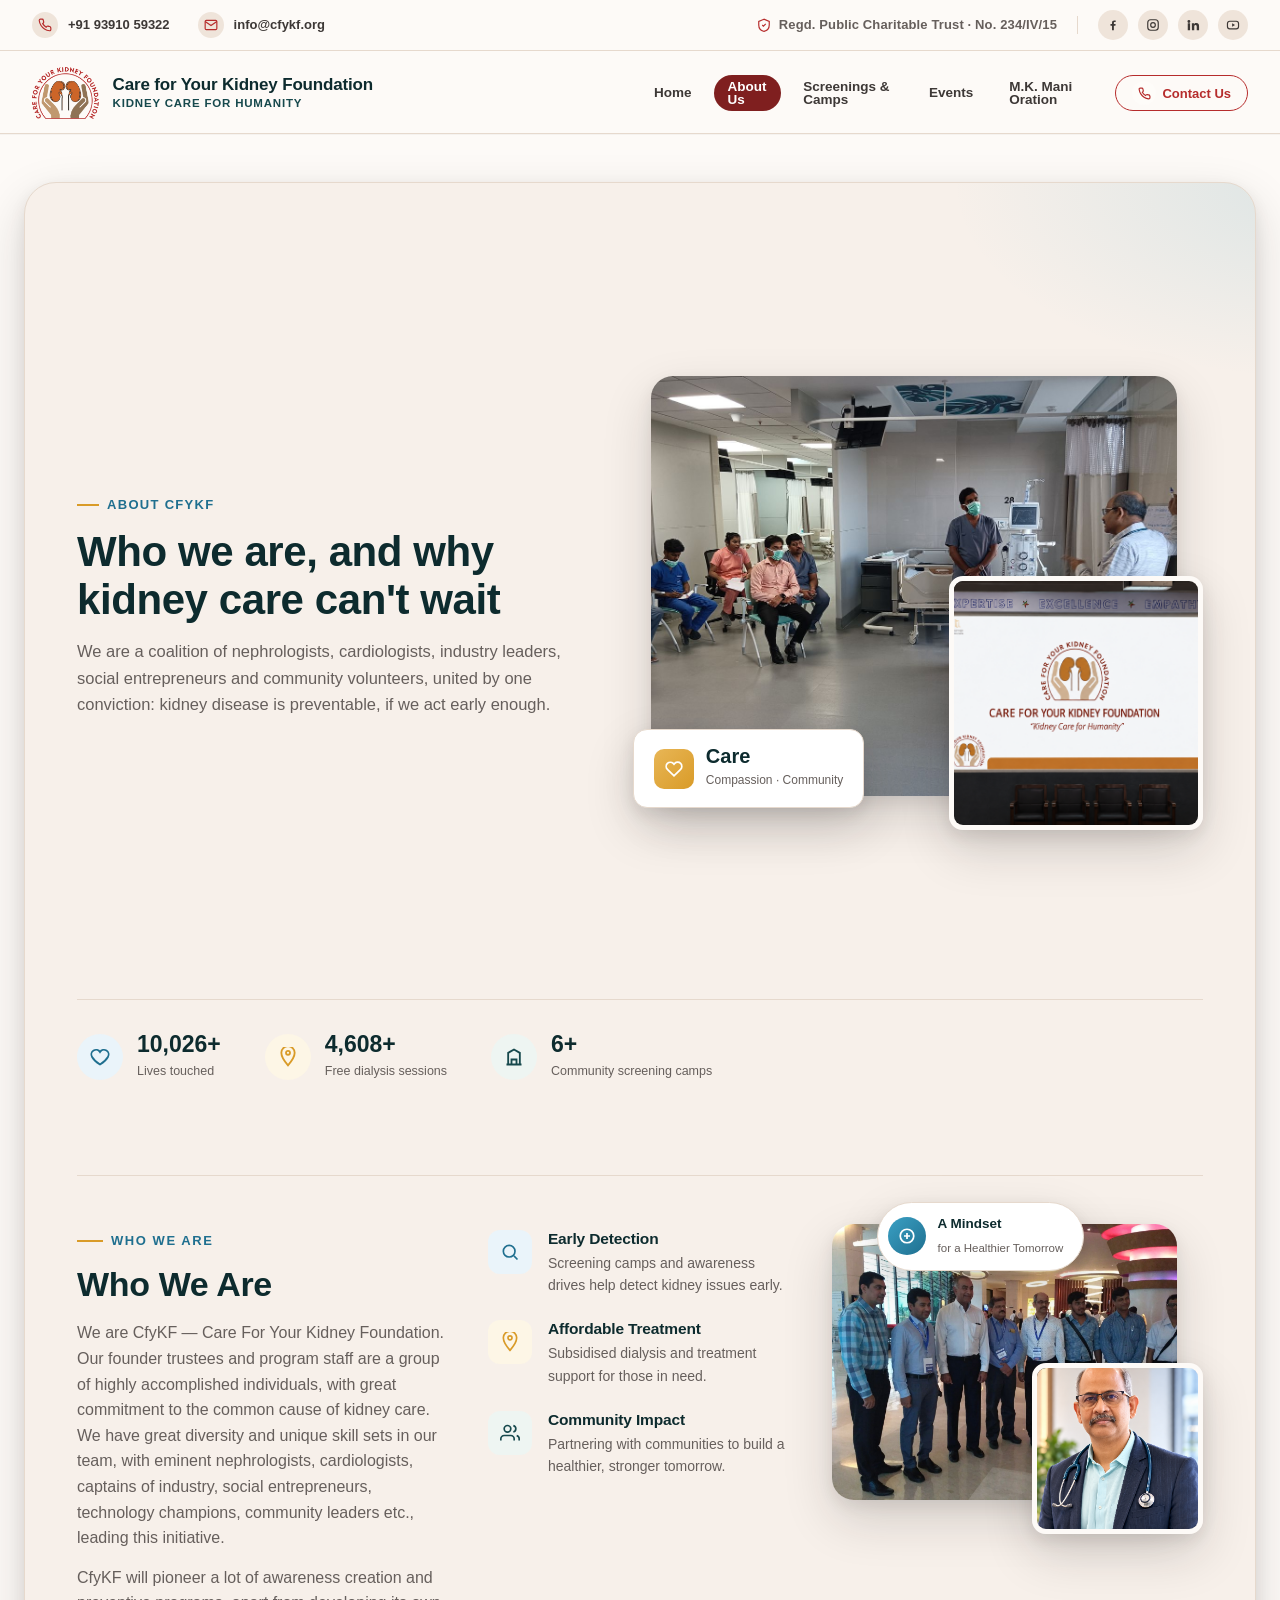
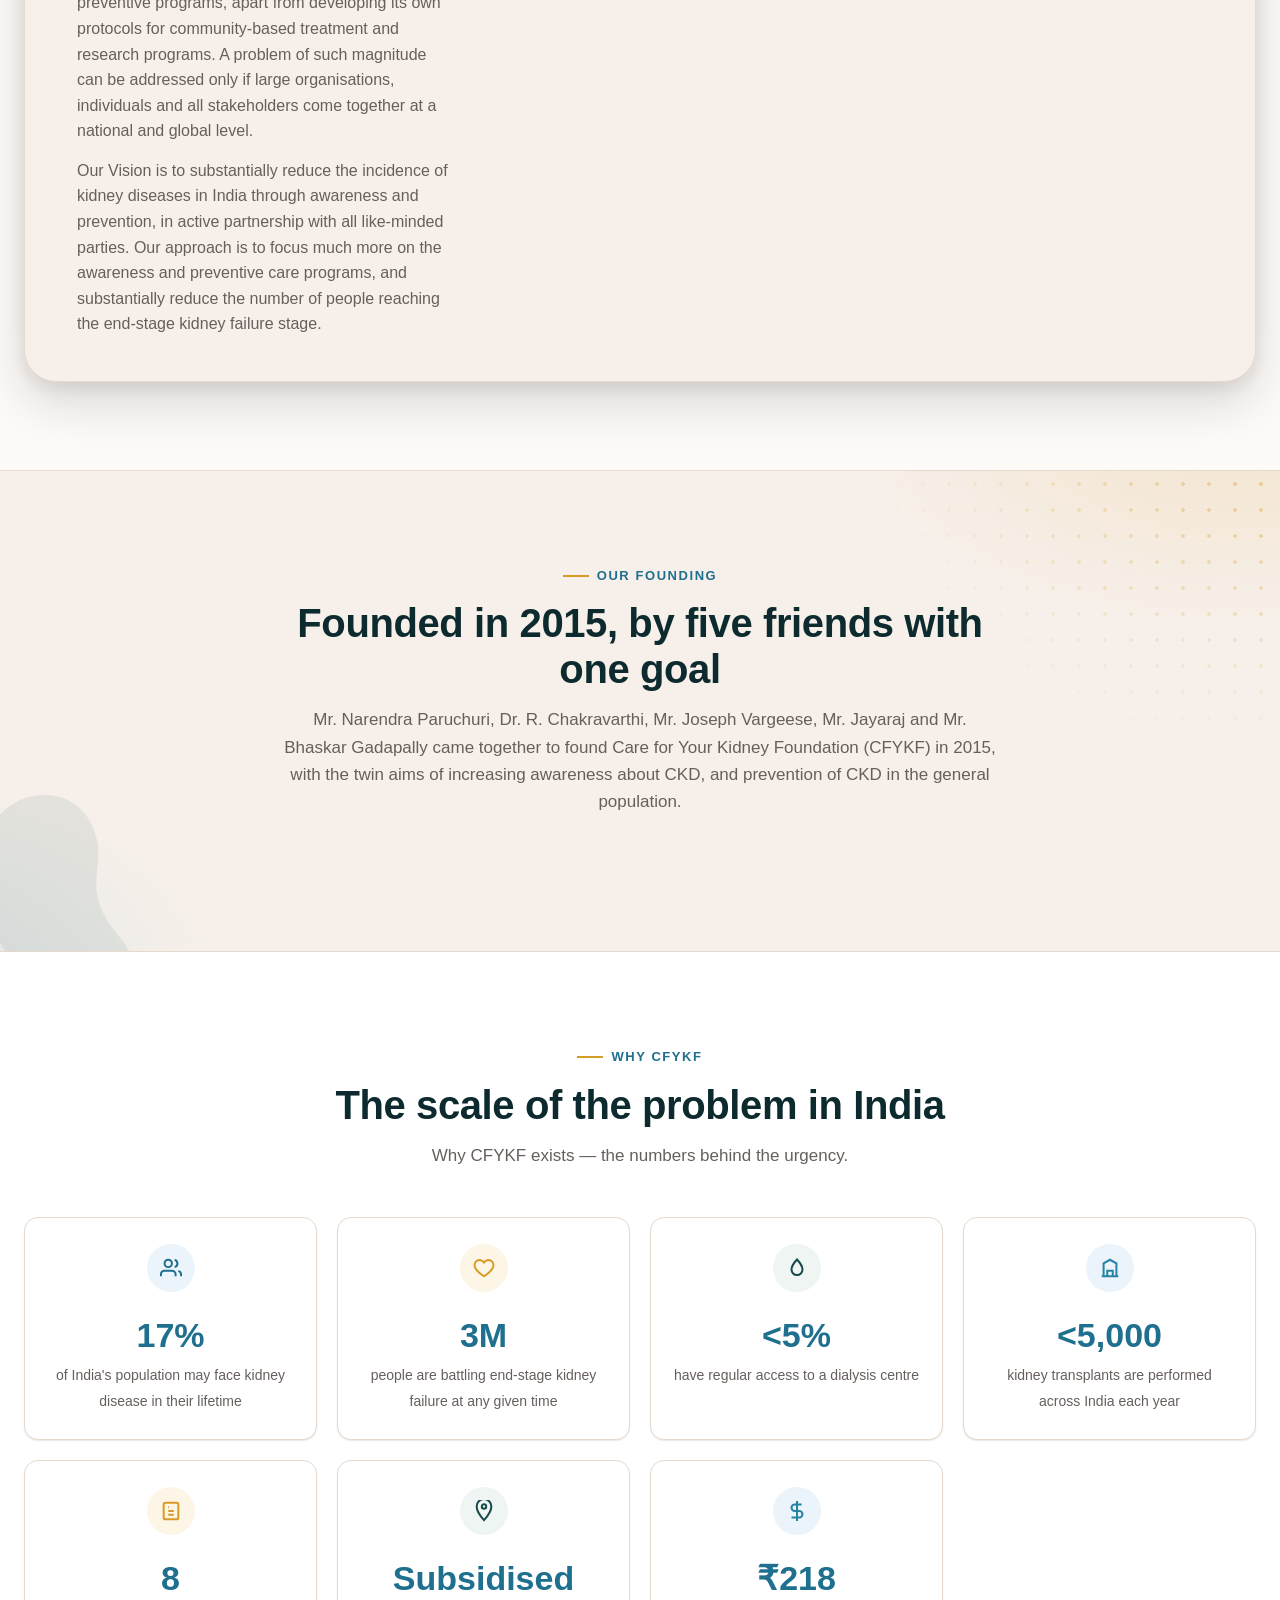
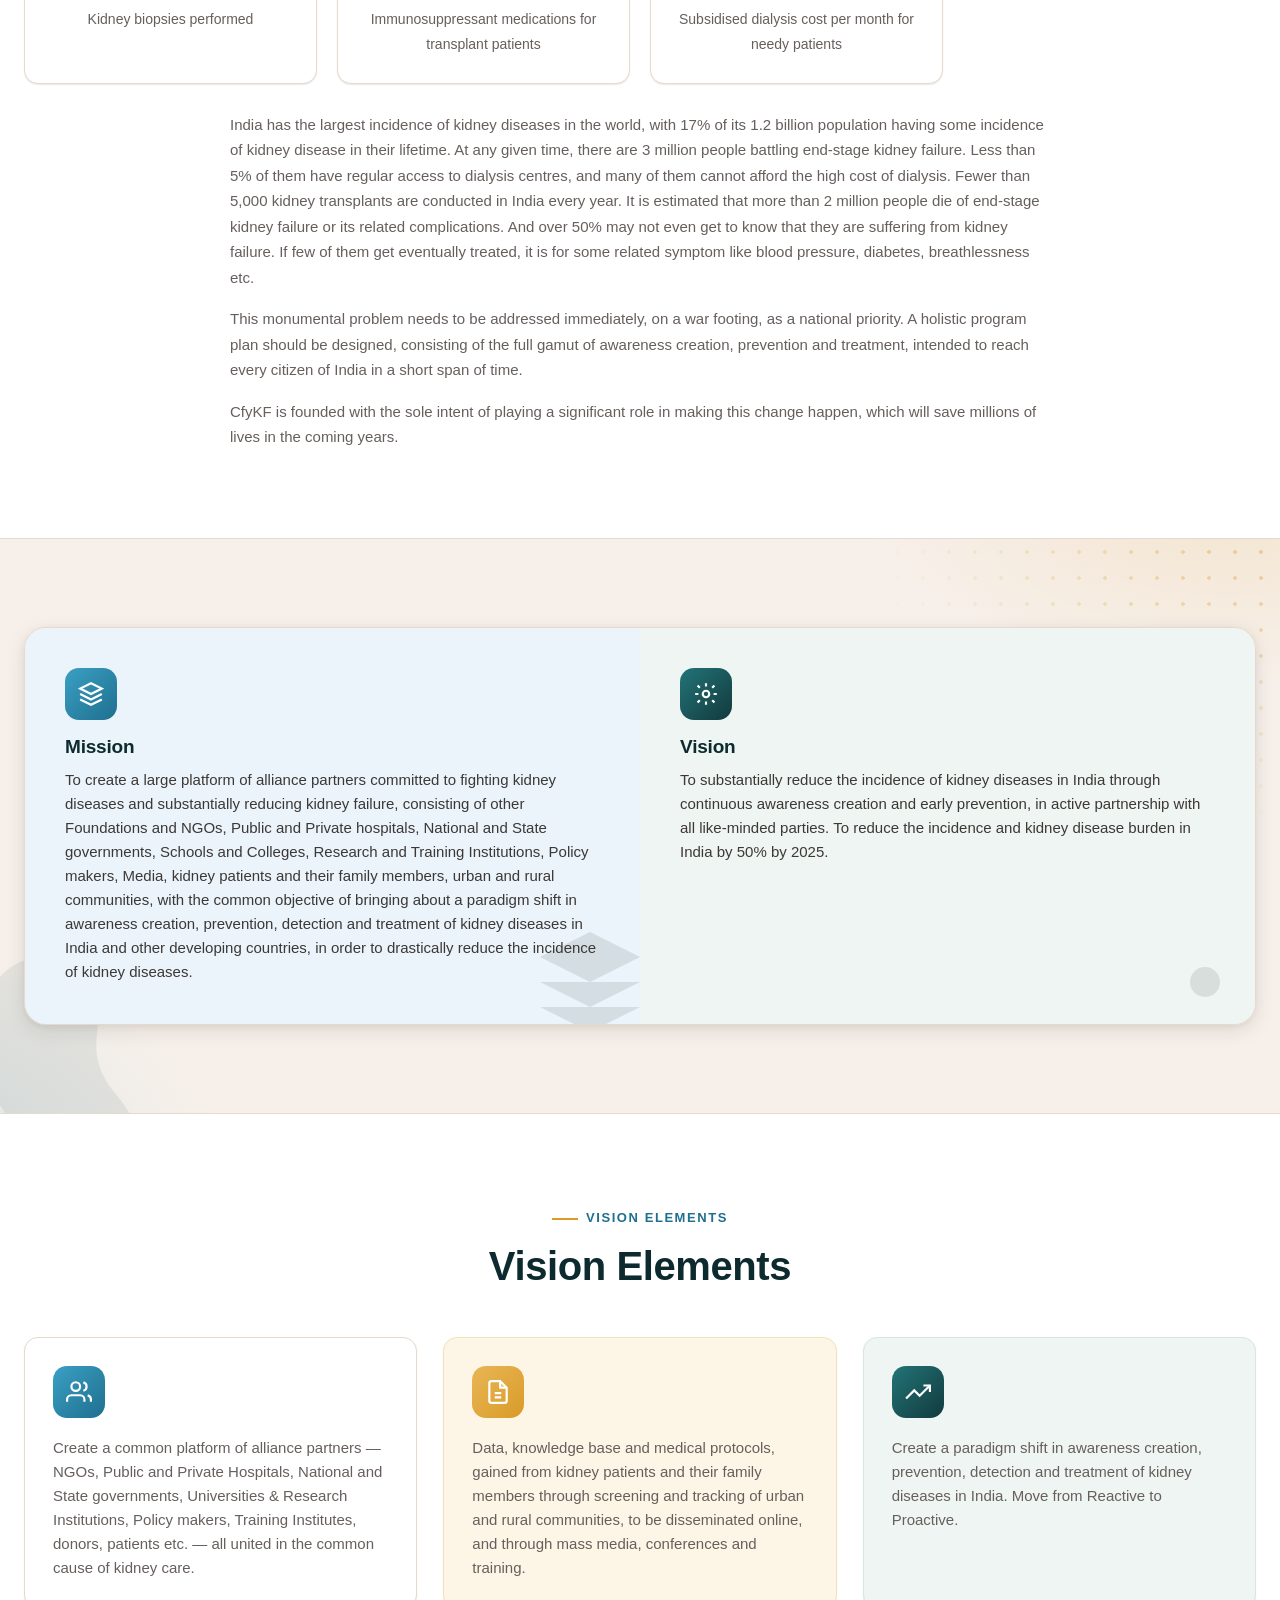
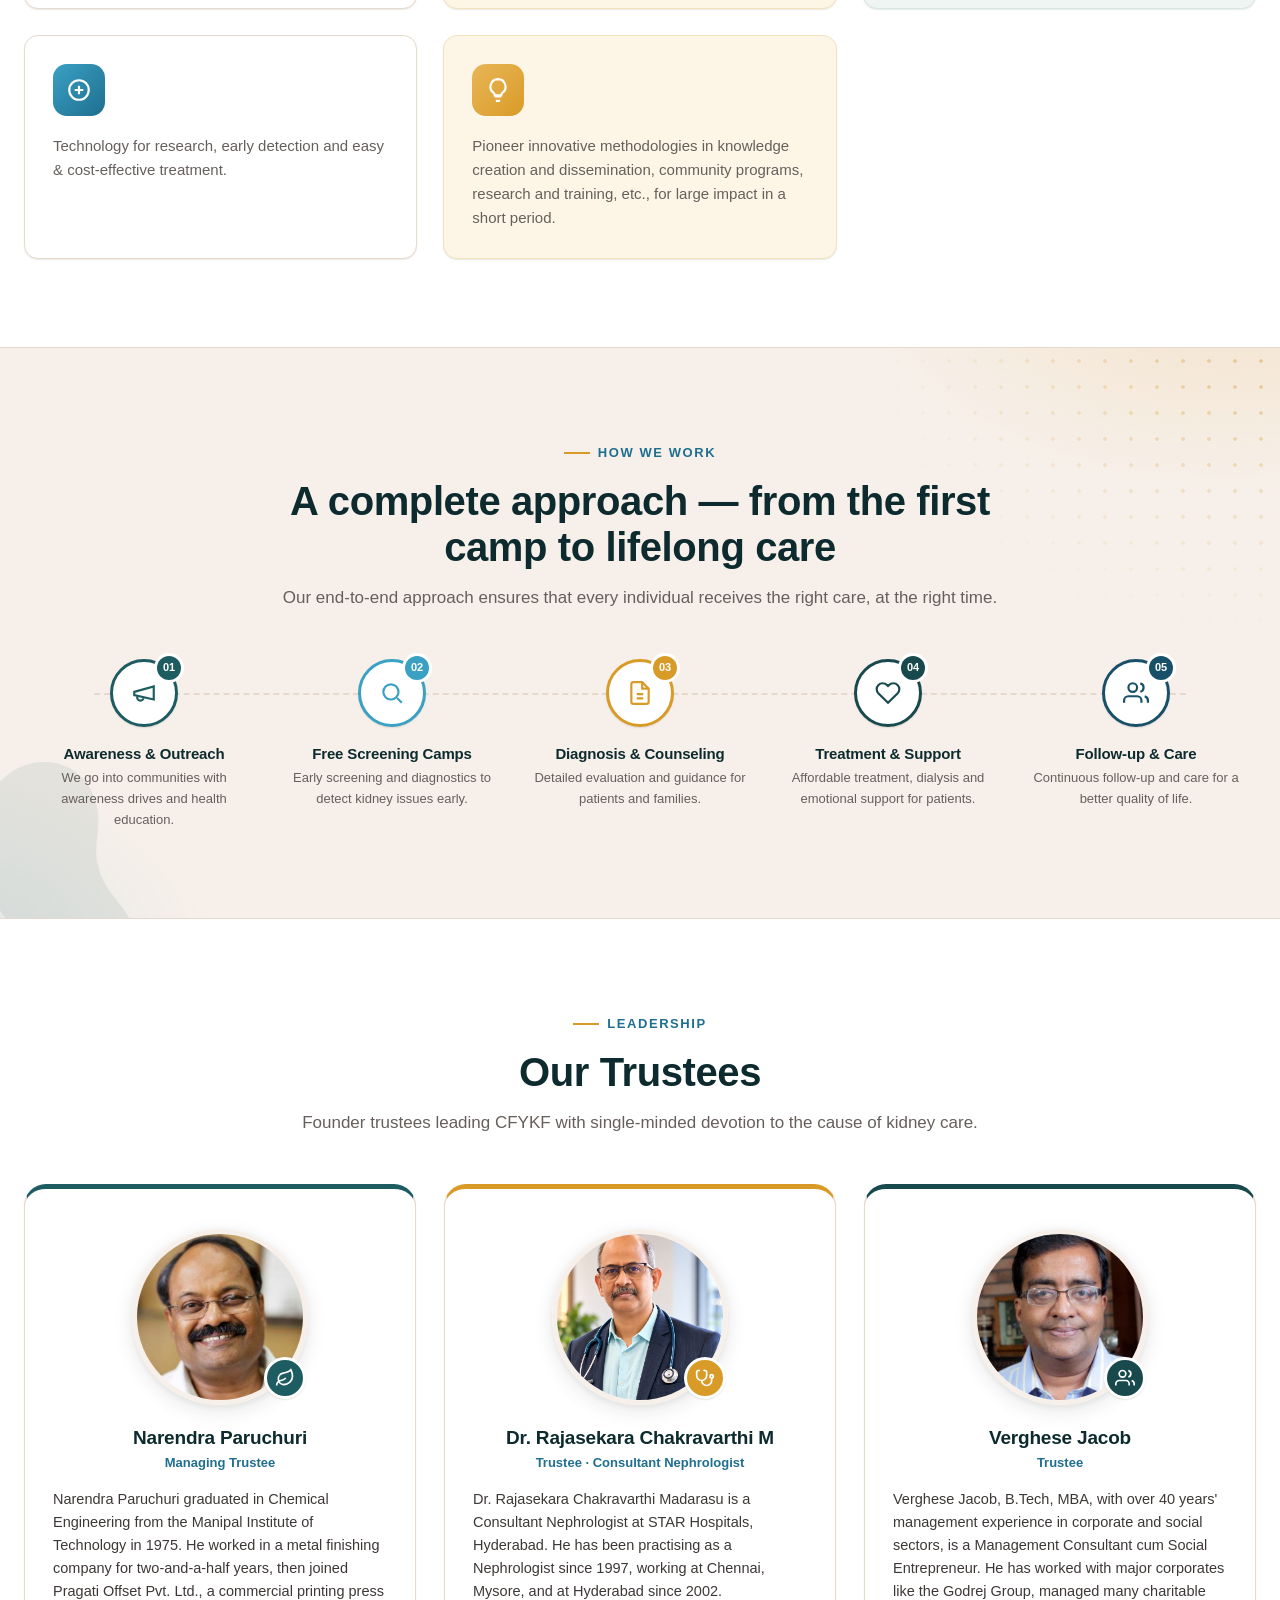
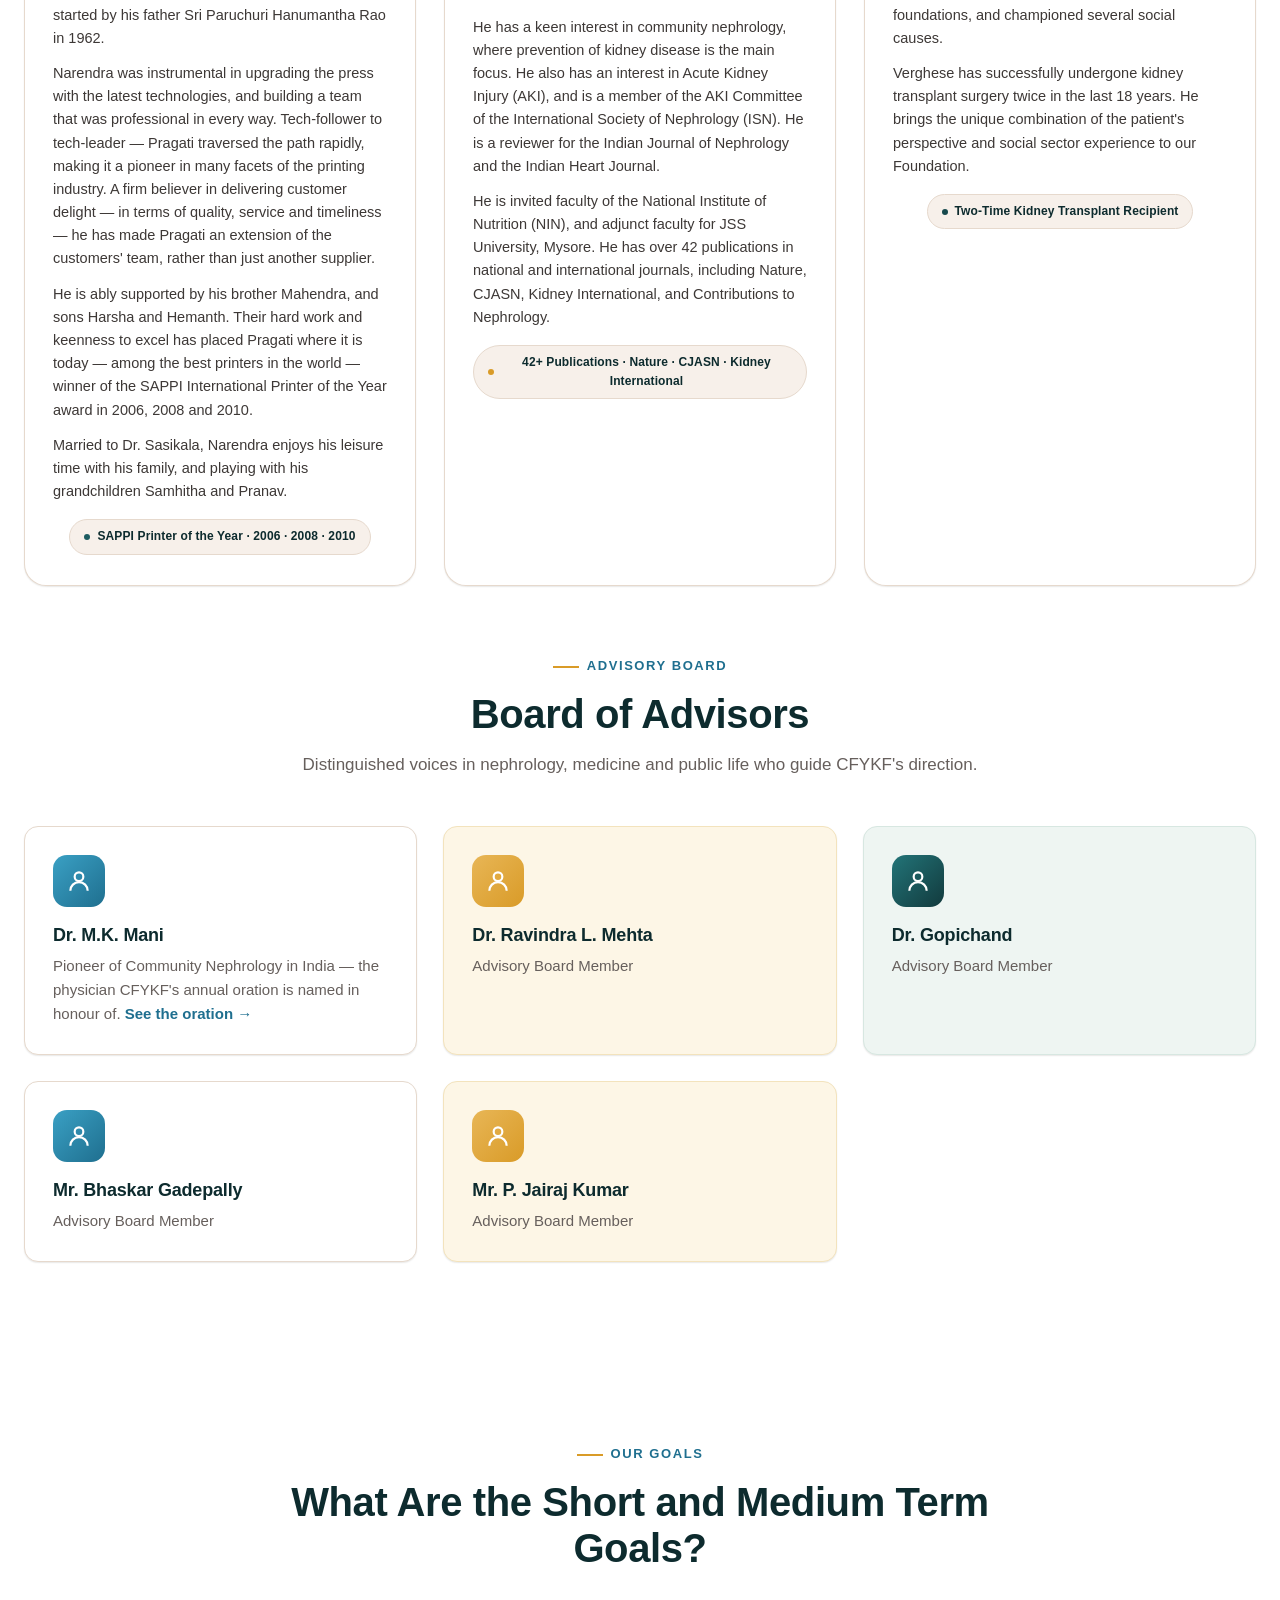
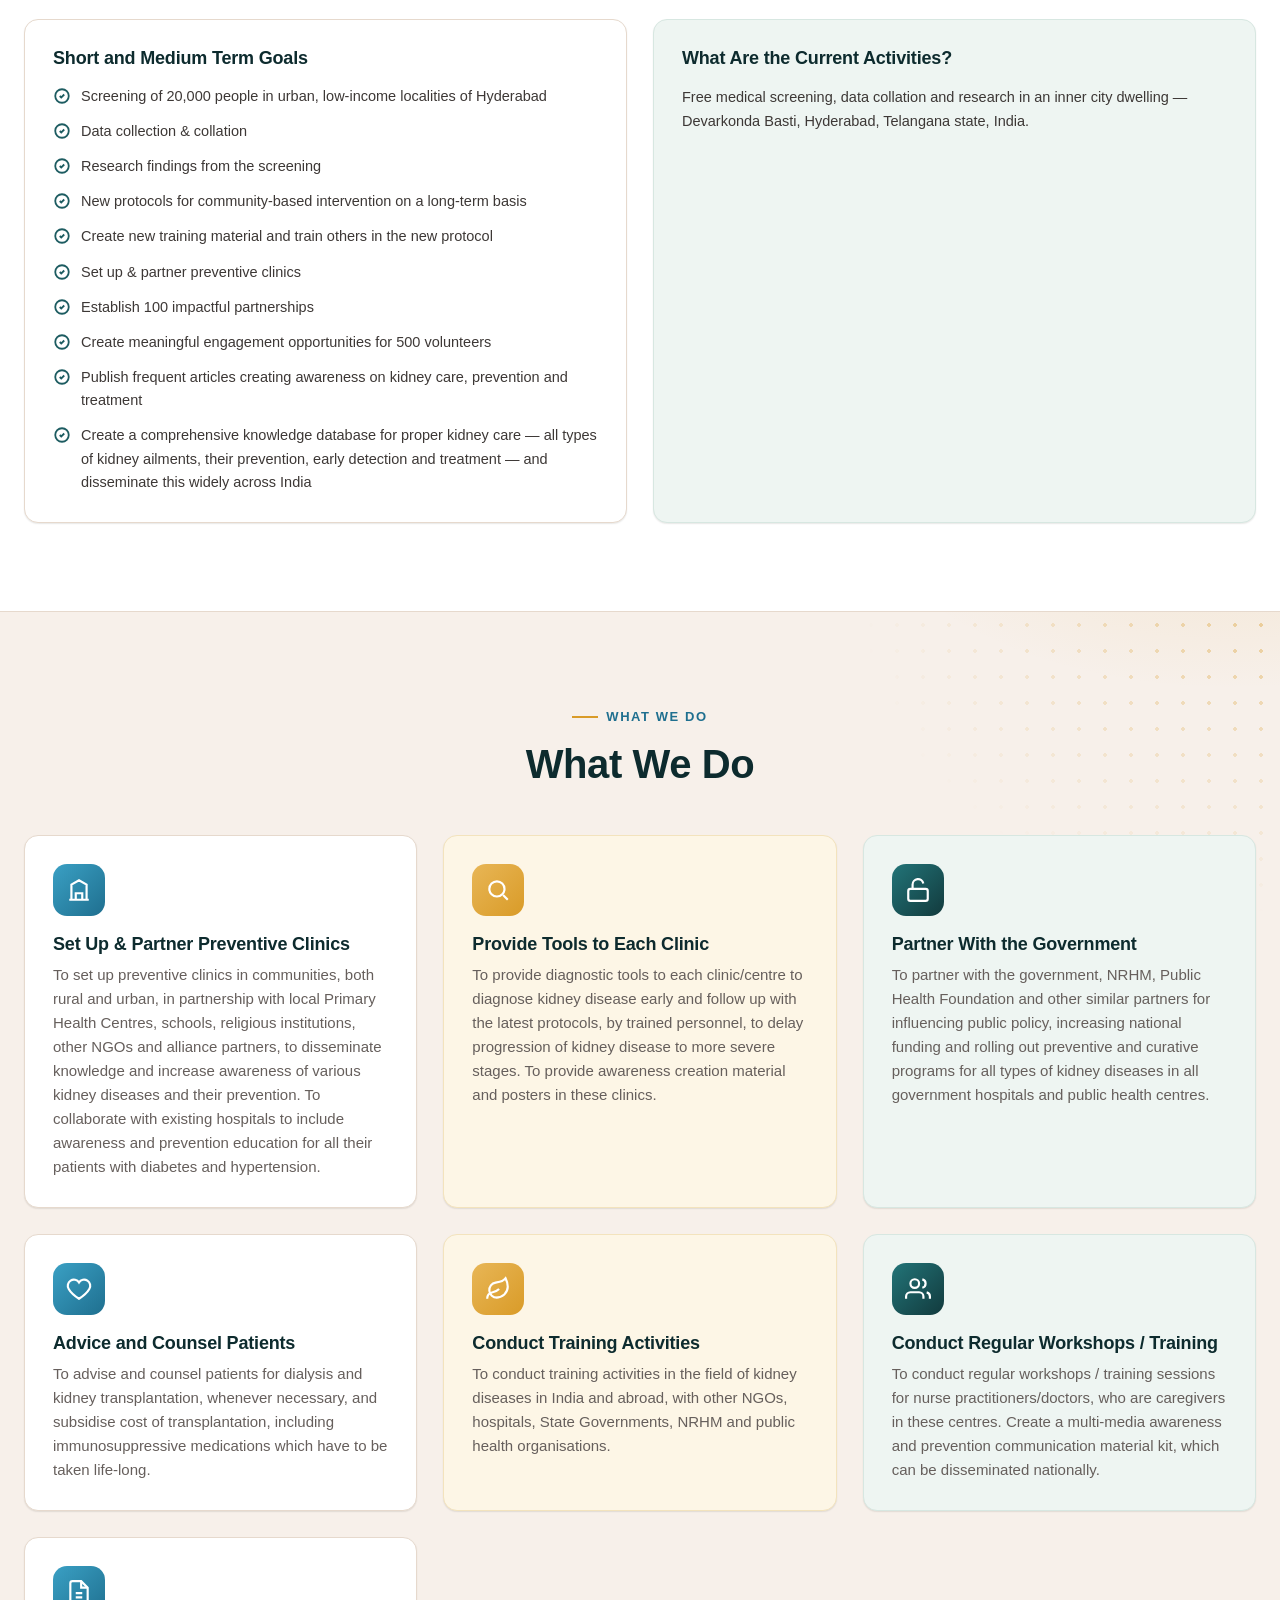
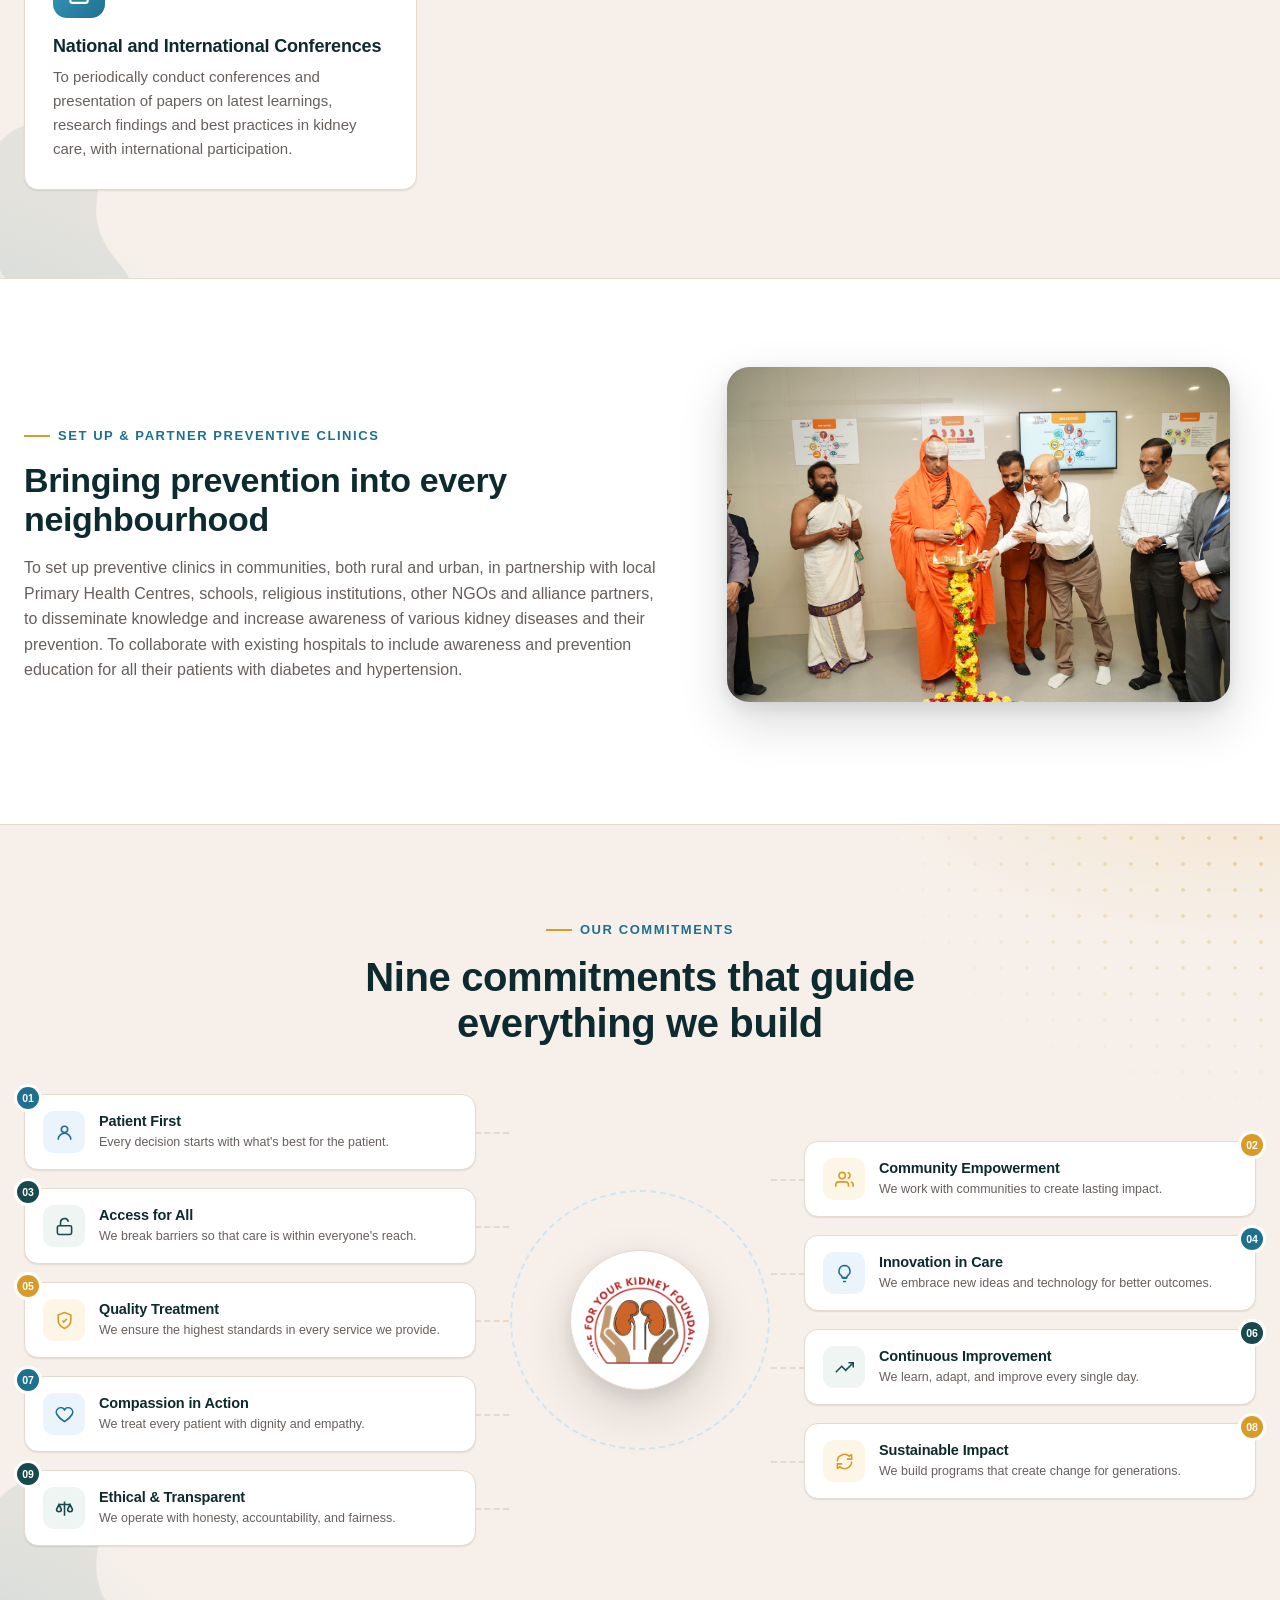
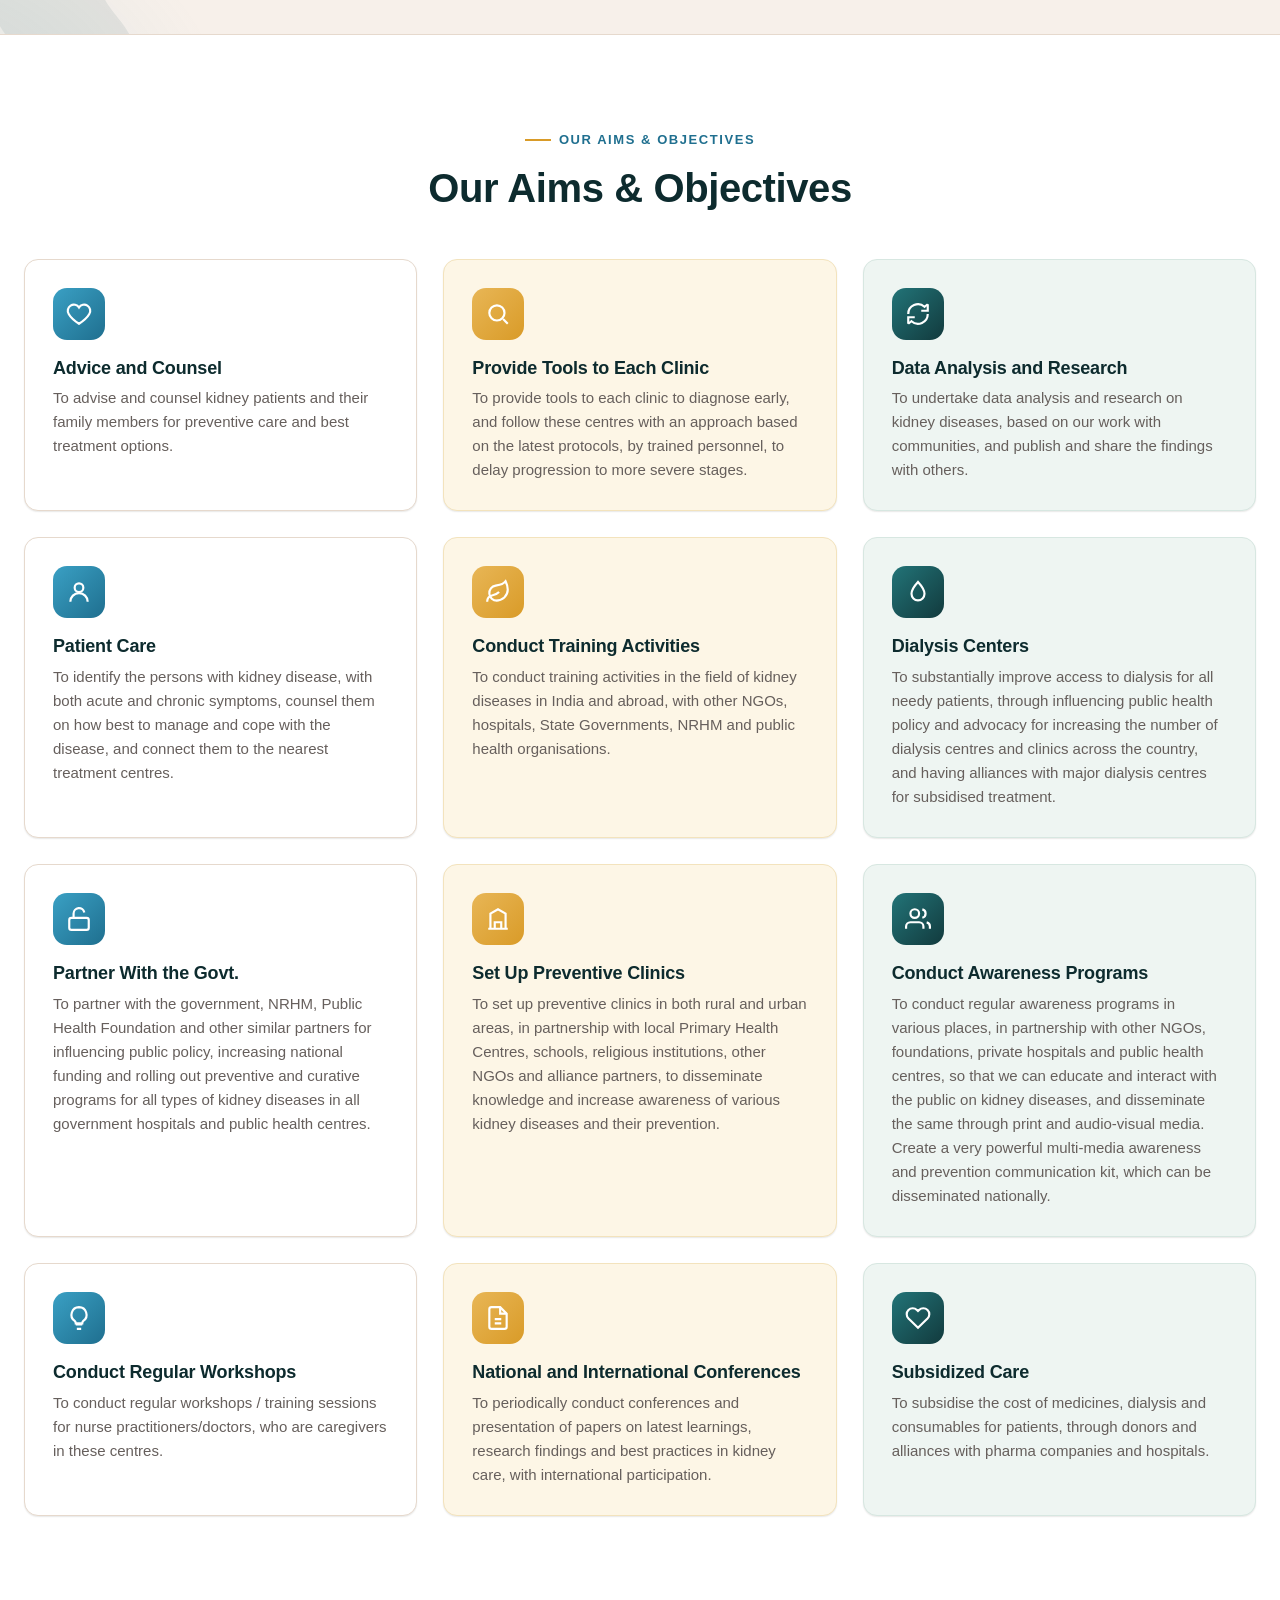
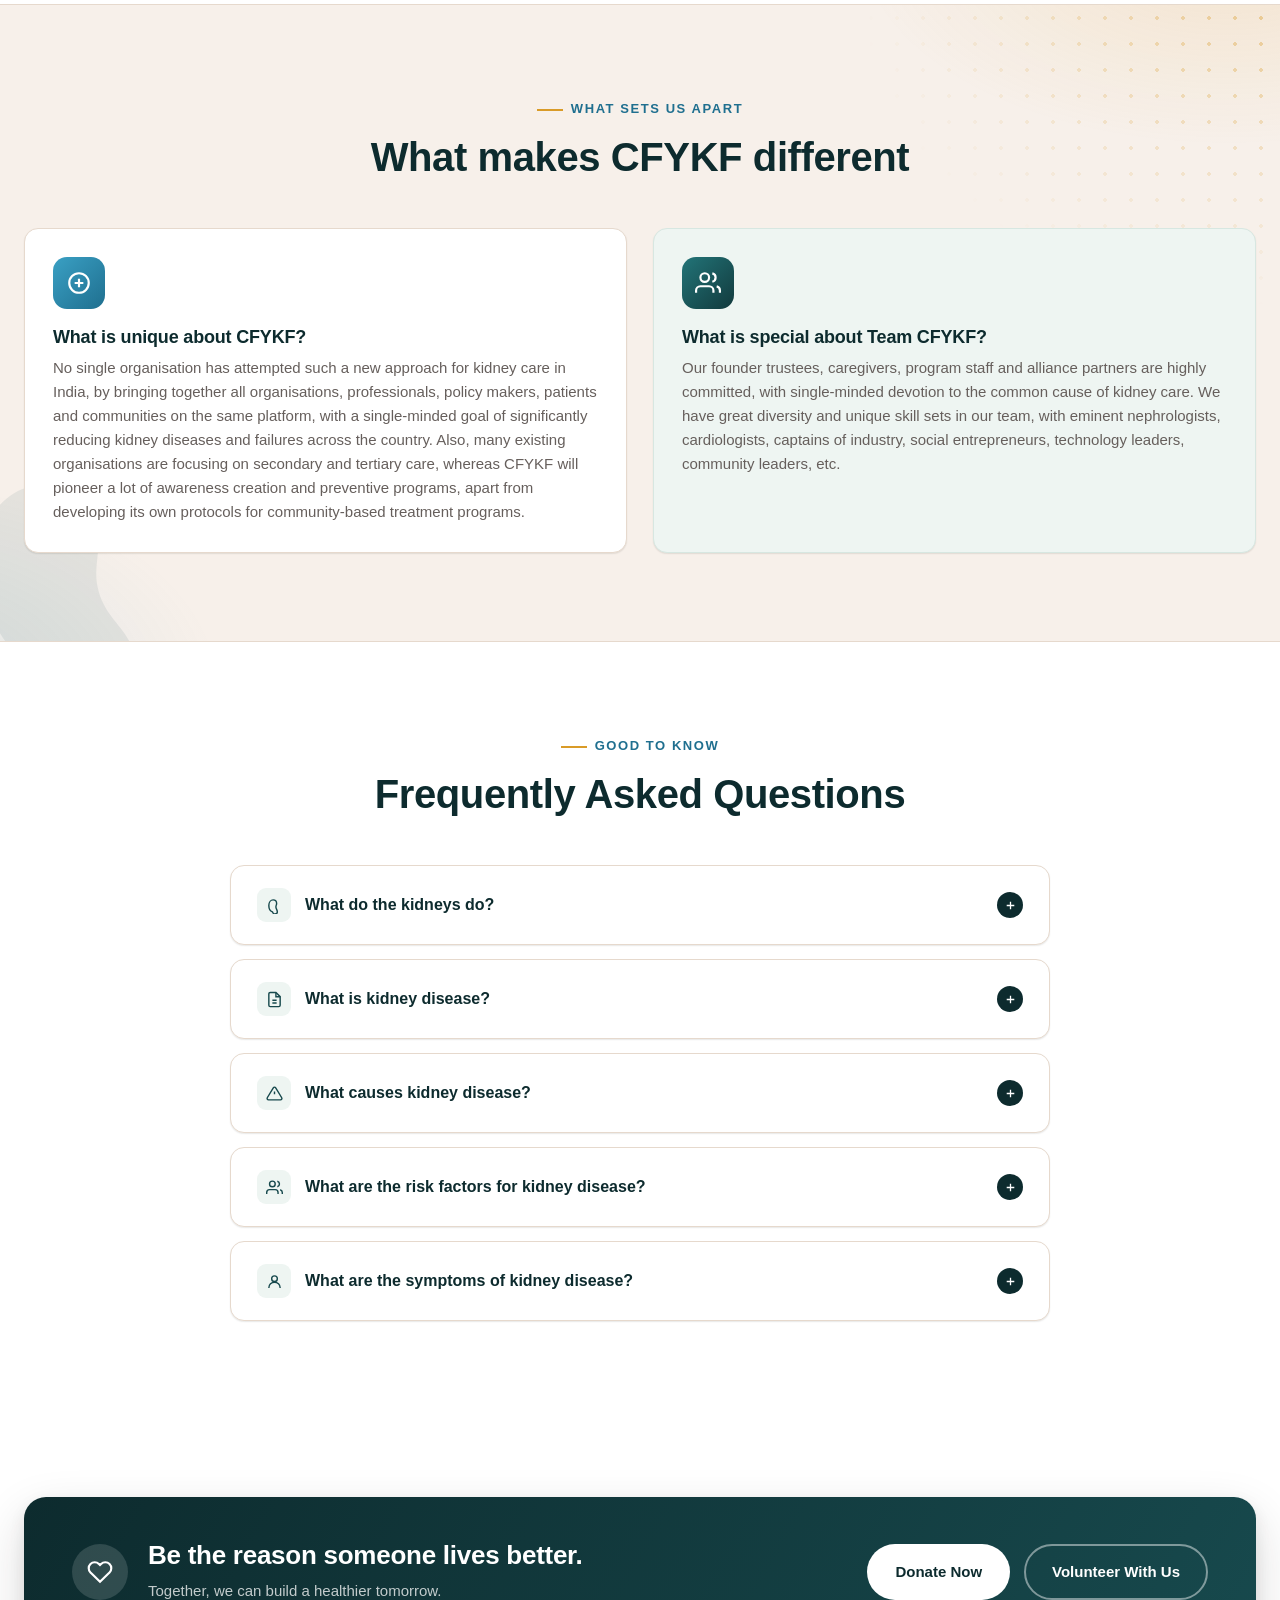
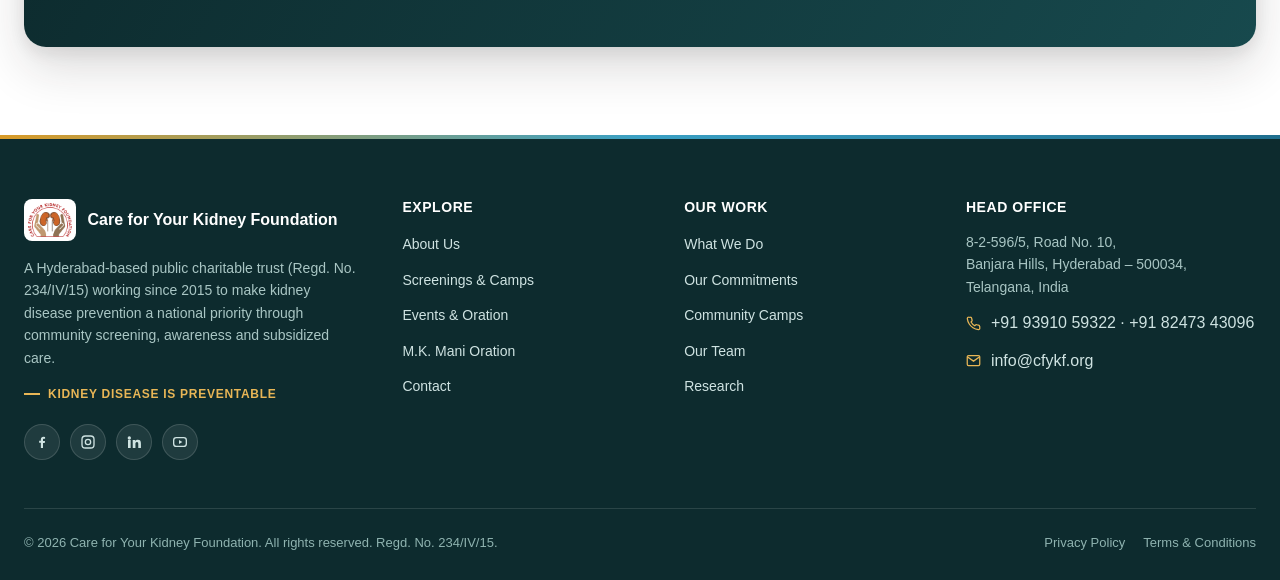
==== commit 82aa0de4: "Updated About" ====
--- a/about.html
+++ b/about.html
@@ -104,10 +104,11 @@
       <div class="intro-frame-part">
         <div class="mission-grid">
           <div class="mission-text">
-            <div class="eyebrow">Our Mission</div>
-            <h2 style="font-size:clamp(26px,3.2vw,34px);color:var(--teal-900);">A single-minded mission for kidney care</h2>
-            <p style="margin-top:16px;font-size:16px;color:var(--ink-500);">Our founder trustees and program staff bring great diversity and unique skill sets — eminent nephrologists, cardiologists, captains of industry, social entrepreneurs, technology champions and community leaders — all leading this initiative together.</p>
-            <p style="margin-top:14px;font-size:16px;color:var(--ink-500);">We envision a world where no one suffers from kidney disease without care. Through awareness, screening, subsidised treatment and community support, CFYKF brings hope and healing to thousands who can't afford it.</p>
+            <div class="eyebrow">Who We Are</div>
+            <h2 style="font-size:clamp(26px,3.2vw,34px);color:var(--teal-900);">Who We Are</h2>
+            <p style="margin-top:16px;font-size:16px;color:var(--ink-500);">We are CfyKF — Care For Your Kidney Foundation. Our founder trustees and program staff are a group of highly accomplished individuals, with great commitment to the common cause of kidney care. We have great diversity and unique skill sets in our team, with eminent nephrologists, cardiologists, captains of industry, social entrepreneurs, technology champions, community leaders etc., leading this initiative.</p>
+            <p style="margin-top:14px;font-size:16px;color:var(--ink-500);">CfyKF will pioneer a lot of awareness creation and preventive programs, apart from developing its own protocols for community-based treatment and research programs. A problem of such magnitude can be addressed only if large organisations, individuals and all stakeholders come together at a national and global level.</p>
+            <p style="margin-top:14px;font-size:16px;color:var(--ink-500);">Our Vision is to substantially reduce the incidence of kidney diseases in India through awareness and prevention, in active partnership with all like-minded parties. Our approach is to focus much more on the awareness and preventive care programs, and substantially reduce the number of people reaching the end-stage kidney failure stage.</p>
           </div>
           <div class="feature-list">
             <div class="fl-item">
@@ -140,24 +141,110 @@
 
 <section class="bg-tint">
   <div class="container">
+    <div class="section-head center reveal">
+      <div class="eyebrow" style="justify-content:center;">Our Founding</div>
+      <h2>Founded in 2015, by five friends with one goal</h2>
+      <p>Mr. Narendra Paruchuri, Dr. R. Chakravarthi, Mr. Joseph Vargeese, Mr. Jayaraj and Mr. Bhaskar Gadapally came together to found Care for Your Kidney Foundation (CFYKF) in 2015, with the twin aims of increasing awareness about CKD, and prevention of CKD in the general population.</p>
+    </div>
+  </div>
+</section>
+
+<section class="bg-paper">
+  <div class="container">
+    <div class="section-head center reveal">
+      <div class="eyebrow" style="justify-content:center;">Why CFYKF</div>
+      <h2>The scale of the problem in India</h2>
+      <p>Why CFYKF exists — the numbers behind the urgency.</p>
+    </div>
+    <div class="stat-strip reveal">
+      <div class="stat-card">
+        <div class="ic wash-a"><svg viewBox="0 0 24 24" fill="none" stroke="currentColor" stroke-width="2.2"><path d="M17 21v-2a4 4 0 0 0-4-4H5a4 4 0 0 0-4 4v2"/><circle cx="9" cy="7" r="4"/><path d="M23 21v-2a4 4 0 0 0-3-3.87M16 3.13a4 4 0 0 1 0 7.75"/></svg></div>
+        <b data-count="17" data-suffix="%">17%</b><span>of India's population may face kidney disease in their lifetime</span>
+      </div>
+      <div class="stat-card">
+        <div class="ic wash-b"><svg viewBox="0 0 24 24" fill="none" stroke="currentColor" stroke-width="2.2"><path d="M12 21s-7-4.5-9.5-9A5.5 5.5 0 0 1 12 6a5.5 5.5 0 0 1 9.5 6c-2.5 4.5-9.5 9-9.5 9Z"/></svg></div>
+        <b data-count="3" data-suffix="M">3M</b><span>people are battling end-stage kidney failure at any given time</span>
+      </div>
+      <div class="stat-card">
+        <div class="ic wash-c"><svg viewBox="0 0 24 24" fill="none" stroke="currentColor" stroke-width="2.2"><path d="M12 2.7s6 6.4 6 11a6 6 0 1 1-12 0c0-4.6 6-11 6-11Z"/></svg></div>
+        <b>&lt;5%</b><span>have regular access to a dialysis centre</span>
+      </div>
+      <div class="stat-card">
+        <div class="ic wash-d"><svg viewBox="0 0 24 24" fill="none" stroke="currentColor" stroke-width="2.2"><path d="M3 21h18M5 21V7l7-4 7 4v14M9 21v-6h6v6"/></svg></div>
+        <b>&lt;5,000</b><span>kidney transplants are performed across India each year</span>
+      </div>
+      <div class="stat-card">
+        <div class="ic wash-b"><svg viewBox="0 0 24 24" fill="none" stroke="currentColor" stroke-width="2.2"><rect x="4" y="3" width="16" height="18" rx="2"/><path d="M9 8h1M9 12h6M9 16h6"/></svg></div>
+        <b data-count="8">8</b><span>Kidney biopsies performed</span>
+      </div>
+      <div class="stat-card">
+        <div class="ic wash-c"><svg viewBox="0 0 24 24" fill="none" stroke="currentColor" stroke-width="2.2"><path d="M12 22s8-9 8-15a8 8 0 1 0-16 0c0 6 8 15 8 15Z"/><circle cx="12" cy="7" r="2.4"/></svg></div>
+        <b>Subsidised</b><span>Immunosuppressant medications for transplant patients</span>
+      </div>
+      <div class="stat-card">
+        <div class="ic wash-d"><svg viewBox="0 0 24 24" fill="none" stroke="currentColor" stroke-width="2.2"><path d="M12 1v22M17 5H9.5a3.5 3.5 0 0 0 0 7h5a3.5 3.5 0 0 1 0 7H6"/></svg></div>
+        <b>₹218</b><span>Subsidised dialysis cost per month for needy patients</span>
+      </div>
+    </div>
+    <div class="reveal" style="max-width:820px;margin:28px auto 0;text-align:left;font-size:15px;line-height:1.7;color:var(--ink-500);">
+      <p>India has the largest incidence of kidney diseases in the world, with 17% of its 1.2 billion population having some incidence of kidney disease in their lifetime. At any given time, there are 3 million people battling end-stage kidney failure. Less than 5% of them have regular access to dialysis centres, and many of them cannot afford the high cost of dialysis. Fewer than 5,000 kidney transplants are conducted in India every year. It is estimated that more than 2 million people die of end-stage kidney failure or its related complications. And over 50% may not even get to know that they are suffering from kidney failure. If few of them get eventually treated, it is for some related symptom like blood pressure, diabetes, breathlessness etc.</p>
+      <p style="margin-top:16px;">This monumental problem needs to be addressed immediately, on a war footing, as a national priority. A holistic program plan should be designed, consisting of the full gamut of awareness creation, prevention and treatment, intended to reach every citizen of India in a short span of time.</p>
+      <p style="margin-top:16px;">CfyKF is founded with the sole intent of playing a significant role in making this change happen, which will save millions of lives in the coming years.</p>
+    </div>
+  </div>
+</section>
+
+<section class="bg-tint">
+  <div class="container">
     <div class="split-panel reveal">
       <div class="sp-half rose">
         <svg class="wm" viewBox="0 0 24 24" fill="currentColor"><path d="M12 2 2 7l10 5 10-5-10-5ZM2 17l10 5 10-5M2 12l10 5 10-5"/></svg>
         <div class="icon"><svg viewBox="0 0 24 24" fill="none" stroke="currentColor" stroke-width="2"><path d="M12 2 2 7l10 5 10-5-10-5ZM2 17l10 5 10-5M2 12l10 5 10-5"/></svg></div>
-        <h3>Our Mission</h3>
-        <p>To create a large platform of alliance partners committed to fighting kidney disease and kidney failure — Foundations, NGOs, public and private hospitals, national and state governments, schools, research institutions, policy makers, media, patients and their families, and urban and rural communities — with the common objective of a paradigm shift in awareness, prevention, detection and treatment of kidney disease in India.</p>
+        <h3>Mission</h3>
+        <p>To create a large platform of alliance partners committed to fighting kidney diseases and substantially reducing kidney failure, consisting of other Foundations and NGOs, Public and Private hospitals, National and State governments, Schools and Colleges, Research and Training Institutions, Policy makers, Media, kidney patients and their family members, urban and rural communities, with the common objective of bringing about a paradigm shift in awareness creation, prevention, detection and treatment of kidney diseases in India and other developing countries, in order to drastically reduce the incidence of kidney diseases.</p>
       </div>
       <div class="sp-half sage">
         <svg class="wm" viewBox="0 0 24 24" fill="currentColor"><circle cx="12" cy="12" r="3"/><path d="M12 5V2M12 22v-3M5 12H2M22 12h-3"/></svg>
         <div class="icon"><svg viewBox="0 0 24 24" fill="none" stroke="currentColor" stroke-width="2"><circle cx="12" cy="12" r="3"/><path d="M12 5V2M12 22v-3M5 12H2M22 12h-3M6.3 6.3 4.2 4.2M19.8 19.8l-2.1-2.1M6.3 17.7l-2.1 2.1M19.8 4.2l-2.1 2.1"/></svg></div>
-        <h3>Our Vision</h3>
-        <p>To substantially reduce the incidence of kidney disease in India through awareness and prevention, in active partnership with all like-minded parties — and to reduce the kidney disease burden in India by 50% by 2025, moving from reactive to proactive kidney care.</p>
+        <h3>Vision</h3>
+        <p>To substantially reduce the incidence of kidney diseases in India through continuous awareness creation and early prevention, in active partnership with all like-minded parties. To reduce the incidence and kidney disease burden in India by 50% by 2025.</p>
       </div>
     </div>
   </div>
 </section>
 
 <section class="bg-paper">
+  <div class="container">
+    <div class="section-head center reveal">
+      <div class="eyebrow" style="justify-content:center;">Vision Elements</div>
+      <h2>Vision Elements</h2>
+    </div>
+    <div class="grid grid-3 reveal">
+      <div class="card">
+        <div class="icon"><svg viewBox="0 0 24 24" fill="none" stroke="currentColor" stroke-width="2"><path d="M17 21v-2a4 4 0 0 0-4-4H5a4 4 0 0 0-4 4v2"/><circle cx="9" cy="7" r="4"/><path d="M23 21v-2a4 4 0 0 0-3-3.87M16 3.13a4 4 0 0 1 0 7.75"/></svg></div>
+        <p>Create a common platform of alliance partners — NGOs, Public and Private Hospitals, National and State governments, Universities &amp; Research Institutions, Policy makers, Training Institutes, donors, patients etc. — all united in the common cause of kidney care.</p>
+      </div>
+      <div class="card tint-gold">
+        <div class="icon"><svg viewBox="0 0 24 24" fill="none" stroke="currentColor" stroke-width="2"><path d="M14 2H6a2 2 0 0 0-2 2v16a2 2 0 0 0 2 2h12a2 2 0 0 0 2-2V8z"/><path d="M14 2v6h6M9 13h6M9 17h6"/></svg></div>
+        <p>Data, knowledge base and medical protocols, gained from kidney patients and their family members through screening and tracking of urban and rural communities, to be disseminated online, and through mass media, conferences and training.</p>
+      </div>
+      <div class="card tint-sage">
+        <div class="icon"><svg viewBox="0 0 24 24" fill="none" stroke="currentColor" stroke-width="2"><path d="M23 6l-9.5 9.5-5-5L1 18"/><path d="M17 6h6v6"/></svg></div>
+        <p>Create a paradigm shift in awareness creation, prevention, detection and treatment of kidney diseases in India. Move from Reactive to Proactive.</p>
+      </div>
+      <div class="card">
+        <div class="icon"><svg viewBox="0 0 24 24" fill="none" stroke="currentColor" stroke-width="2"><circle cx="12" cy="12" r="9"/><path d="M12 8v8M8 12h8"/></svg></div>
+        <p>Technology for research, early detection and easy &amp; cost-effective treatment.</p>
+      </div>
+      <div class="card tint-gold">
+        <div class="icon"><svg viewBox="0 0 24 24" fill="none" stroke="currentColor" stroke-width="2"><path d="M9 18h6M10 22h4M12 2a7 7 0 0 0-4 12.7c.6.5 1 1.2 1 2.05V17h6v-.25c0-.85.4-1.55 1-2.05A7 7 0 0 0 12 2Z"/></svg></div>
+        <p>Pioneer innovative methodologies in knowledge creation and dissemination, community programs, research and training, etc., for large impact in a short period.</p>
+      </div>
+    </div>
+  </div>
+</section>
+
+<section class="bg-tint">
   <div class="container">
     <div class="section-head center reveal">
       <div class="eyebrow" style="justify-content:center;">How we work</div>
@@ -209,72 +296,7 @@
   </div>
 </section>
 
-<section class="bg-paper" id="what-we-do">
-  <div class="container">
-    <div class="section-head center reveal">
-      <div class="eyebrow" style="justify-content:center;">Our commitments</div>
-      <h2>Nine commitments that guide everything we build</h2>
-    </div>
-    <div class="radial-grid reveal">
-      <div class="radial-col">
-        <div class="radial-card">
-          <span class="rnum" style="--c:var(--maroon-700);">01</span>
-          <div class="ric" style="--w:var(--wash-rose);--c:var(--maroon-700);"><svg viewBox="0 0 24 24" fill="none" stroke="currentColor" stroke-width="2"><circle cx="12" cy="8" r="4"/><path d="M4 21c0-4.4 3.6-8 8-8s8 3.6 8 8"/></svg></div>
-          <div><h4>Patient First</h4><p>Every decision starts with what's best for the patient.</p></div>
-        </div>
-        <div class="radial-card">
-          <span class="rnum" style="--c:var(--teal-700);">03</span>
-          <div class="ric" style="--w:var(--wash-sage);--c:var(--teal-700);"><svg viewBox="0 0 24 24" fill="none" stroke="currentColor" stroke-width="2"><rect x="3" y="11" width="18" height="11" rx="2"/><path d="M7 11V7a5 5 0 0 1 9.9-1"/></svg></div>
-          <div><h4>Access for All</h4><p>We break barriers so that care is within everyone's reach.</p></div>
-        </div>
-        <div class="radial-card">
-          <span class="rnum" style="--c:var(--gold-500);">05</span>
-          <div class="ric" style="--w:var(--wash-gold);--c:var(--gold-500);"><svg viewBox="0 0 24 24" fill="none" stroke="currentColor" stroke-width="2"><path d="M12 2 4 5v6c0 5 3.5 9 8 11 4.5-2 8-6 8-11V5l-8-3Z"/><path d="M9 12l2 2 4-4"/></svg></div>
-          <div><h4>Quality Treatment</h4><p>We ensure the highest standards in every service we provide.</p></div>
-        </div>
-        <div class="radial-card">
-          <span class="rnum" style="--c:var(--maroon-700);">07</span>
-          <div class="ric" style="--w:var(--wash-rose);--c:var(--maroon-700);"><svg viewBox="0 0 24 24" fill="none" stroke="currentColor" stroke-width="2"><path d="M12 21s-7-4.5-9.5-9A5.5 5.5 0 0 1 12 6a5.5 5.5 0 0 1 9.5 6c-2.5 4.5-9.5 9-9.5 9Z"/></svg></div>
-          <div><h4>Compassion in Action</h4><p>We treat every patient with dignity and empathy.</p></div>
-        </div>
-        <div class="radial-card">
-          <span class="rnum" style="--c:var(--teal-700);">09</span>
-          <div class="ric" style="--w:var(--wash-sage);--c:var(--teal-700);"><svg viewBox="0 0 24 24" fill="none" stroke="currentColor" stroke-width="2"><path d="M12 3v18M5 7h14M5 7l-3 6a3 3 0 0 0 6 0L5 7Zm14 0-3 6a3 3 0 0 0 6 0l-3-6Z"/></svg></div>
-          <div><h4>Ethical &amp; Transparent</h4><p>We operate with honesty, accountability, and fairness.</p></div>
-        </div>
-      </div>
-
-      <div class="radial-center">
-        <div class="rc-hub"><img src="assets/images/shared/logo.png" alt="Care for Your Kidney Foundation logo"></div>
-      </div>
-
-      <div class="radial-col">
-        <div class="radial-card">
-          <span class="rnum" style="--c:var(--gold-500);">02</span>
-          <div class="ric" style="--w:var(--wash-gold);--c:var(--gold-500);"><svg viewBox="0 0 24 24" fill="none" stroke="currentColor" stroke-width="2"><path d="M17 21v-2a4 4 0 0 0-4-4H5a4 4 0 0 0-4 4v2"/><circle cx="9" cy="7" r="4"/><path d="M23 21v-2a4 4 0 0 0-3-3.87M16 3.13a4 4 0 0 1 0 7.75"/></svg></div>
-          <div><h4>Community Empowerment</h4><p>We work with communities to create lasting impact.</p></div>
-        </div>
-        <div class="radial-card">
-          <span class="rnum" style="--c:var(--maroon-700);">04</span>
-          <div class="ric" style="--w:var(--wash-rose);--c:var(--maroon-700);"><svg viewBox="0 0 24 24" fill="none" stroke="currentColor" stroke-width="2"><path d="M9 18h6M10 22h4M12 2a7 7 0 0 0-4 12.7c.6.5 1 1.2 1 2.05V17h6v-.25c0-.85.4-1.55 1-2.05A7 7 0 0 0 12 2Z"/></svg></div>
-          <div><h4>Innovation in Care</h4><p>We embrace new ideas and technology for better outcomes.</p></div>
-        </div>
-        <div class="radial-card">
-          <span class="rnum" style="--c:var(--teal-700);">06</span>
-          <div class="ric" style="--w:var(--wash-sage);--c:var(--teal-700);"><svg viewBox="0 0 24 24" fill="none" stroke="currentColor" stroke-width="2"><path d="M23 6l-9.5 9.5-5-5L1 18"/><path d="M17 6h6v6"/></svg></div>
-          <div><h4>Continuous Improvement</h4><p>We learn, adapt, and improve every single day.</p></div>
-        </div>
-        <div class="radial-card">
-          <span class="rnum" style="--c:var(--gold-500);">08</span>
-          <div class="ric" style="--w:var(--wash-gold);--c:var(--gold-500);"><svg viewBox="0 0 24 24" fill="none" stroke="currentColor" stroke-width="2"><path d="M21 12a9 9 0 0 1-15 6.7L3 21M3 12a9 9 0 0 1 15-6.7L21 3"/><path d="M21 3v6h-6M3 21v-6h6"/></svg></div>
-          <div><h4>Sustainable Impact</h4><p>We build programs that create change for generations.</p></div>
-        </div>
-      </div>
-    </div>
-  </div>
-</section>
-
-<section class="bg-tint" id="team">
+<section class="bg-paper" id="team">
   <div class="container">
     <div class="section-head center reveal">
       <div class="eyebrow" style="justify-content:center;">Leadership</div>
@@ -299,7 +321,10 @@
         </div>
         <h3>Narendra Paruchuri</h3>
         <div class="role">Managing Trustee</div>
-        <p>A Chemical Engineering graduate of the Manipal Institute of Technology (1975), Narendra joined Pragati Offset Pvt. Ltd. — the commercial printing press his father Sri Paruchuri Hanumantha Rao founded in 1962 — and led it from tech-follower to tech-leader, winning the SAPPI International Printer of the Year award in 2006, 2008 and 2010. He brings decades of institution-building experience to CFYKF, today ably supported by his brother Mahendra and sons Harsha and Hemanth.</p>
+        <p>Narendra Paruchuri graduated in Chemical Engineering from the Manipal Institute of Technology in 1975. He worked in a metal finishing company for two-and-a-half years, then joined Pragati Offset Pvt. Ltd., a commercial printing press started by his father Sri Paruchuri Hanumantha Rao in 1962.</p>
+        <p style="margin-top:12px;">Narendra was instrumental in upgrading the press with the latest technologies, and building a team that was professional in every way. Tech-follower to tech-leader — Pragati traversed the path rapidly, making it a pioneer in many facets of the printing industry. A firm believer in delivering customer delight — in terms of quality, service and timeliness — he has made Pragati an extension of the customers' team, rather than just another supplier.</p>
+        <p style="margin-top:12px;">He is ably supported by his brother Mahendra, and sons Harsha and Hemanth. Their hard work and keenness to excel has placed Pragati where it is today — among the best printers in the world — winner of the SAPPI International Printer of the Year award in 2006, 2008 and 2010.</p>
+        <p style="margin-top:12px;">Married to Dr. Sasikala, Narendra enjoys his leisure time with his family, and playing with his grandchildren Samhitha and Pranav.</p>
         <span class="lr-fact">SAPPI Printer of the Year · 2006 · 2008 · 2010</span>
       </div>
       <div class="trustee-card" style="--accent:var(--gold-500);">
@@ -311,7 +336,9 @@
         </div>
         <h3>Dr. Rajasekara Chakravarthi M</h3>
         <div class="role">Trustee · Consultant Nephrologist</div>
-        <p>Practising Nephrologist since 1997 across Chennai, Mysore and Hyderabad. Keenly focused on community nephrology and prevention, and on Acute Kidney Injury (member, AKI Committee, ISN). Invited faculty at the National Institute of Nutrition and adjunct faculty at JSS University, Mysore, and reviewer for the Indian Journal of Nephrology and Indian Heart Journal, with 42+ publications in journals including Nature, CJASN and Kidney International.</p>
+        <p>Dr. Rajasekara Chakravarthi Madarasu is a Consultant Nephrologist at STAR Hospitals, Hyderabad. He has been practising as a Nephrologist since 1997, working at Chennai, Mysore, and at Hyderabad since 2002.</p>
+        <p style="margin-top:12px;">He has a keen interest in community nephrology, where prevention of kidney disease is the main focus. He also has an interest in Acute Kidney Injury (AKI), and is a member of the AKI Committee of the International Society of Nephrology (ISN). He is a reviewer for the Indian Journal of Nephrology and the Indian Heart Journal.</p>
+        <p style="margin-top:12px;">He is invited faculty of the National Institute of Nutrition (NIN), and adjunct faculty for JSS University, Mysore. He has over 42 publications in national and international journals, including Nature, CJASN, Kidney International, and Contributions to Nephrology.</p>
         <span class="lr-fact">42+ Publications · Nature · CJASN · Kidney International</span>
       </div>
       <div class="trustee-card" style="--accent:var(--teal-700);">
@@ -323,8 +350,290 @@
         </div>
         <h3>Verghese Jacob</h3>
         <div class="role">Trustee</div>
-        <p>B.Tech, MBA, with extensive management experience across corporate and social sectors as a Management Consultant and Social Entrepreneur. A two-time kidney transplant recipient himself, he brings a patient's perspective and social-sector experience to the Foundation.</p>
+        <p>Verghese Jacob, B.Tech, MBA, with over 40 years' management experience in corporate and social sectors, is a Management Consultant cum Social Entrepreneur. He has worked with major corporates like the Godrej Group, managed many charitable foundations, and championed several social causes.</p>
+        <p style="margin-top:12px;">Verghese has successfully undergone kidney transplant surgery twice in the last 18 years. He brings the unique combination of the patient's perspective and social sector experience to our Foundation.</p>
         <span class="lr-fact">Two-Time Kidney Transplant Recipient</span>
+      </div>
+    </div>
+
+    <div class="section-head center reveal" style="margin-top:64px;">
+      <div class="eyebrow" style="justify-content:center;">Advisory board</div>
+      <h2>Board of Advisors</h2>
+      <p>Distinguished voices in nephrology, medicine and public life who guide CFYKF's direction.</p>
+    </div>
+    <div class="grid grid-3 reveal">
+      <div class="card">
+        <div class="icon"><svg viewBox="0 0 24 24" fill="none" stroke="currentColor" stroke-width="2"><circle cx="12" cy="8" r="4"/><path d="M4 21c0-4.4 3.6-8 8-8s8 3.6 8 8"/></svg></div>
+        <h3>Dr. M.K. Mani</h3>
+        <p>Pioneer of Community Nephrology in India — the physician CFYKF's annual oration is named in honour of. <a href="honour-oration.html" style="color:var(--maroon-700);font-weight:700;">See the oration →</a></p>
+      </div>
+      <div class="card tint-gold">
+        <div class="icon"><svg viewBox="0 0 24 24" fill="none" stroke="currentColor" stroke-width="2"><circle cx="12" cy="8" r="4"/><path d="M4 21c0-4.4 3.6-8 8-8s8 3.6 8 8"/></svg></div>
+        <h3>Dr. Ravindra L. Mehta</h3>
+        <p>Advisory Board Member</p>
+      </div>
+      <div class="card tint-sage">
+        <div class="icon"><svg viewBox="0 0 24 24" fill="none" stroke="currentColor" stroke-width="2"><circle cx="12" cy="8" r="4"/><path d="M4 21c0-4.4 3.6-8 8-8s8 3.6 8 8"/></svg></div>
+        <h3>Dr. Gopichand</h3>
+        <p>Advisory Board Member</p>
+      </div>
+      <div class="card">
+        <div class="icon"><svg viewBox="0 0 24 24" fill="none" stroke="currentColor" stroke-width="2"><circle cx="12" cy="8" r="4"/><path d="M4 21c0-4.4 3.6-8 8-8s8 3.6 8 8"/></svg></div>
+        <h3>Mr. Bhaskar Gadepally</h3>
+        <p>Advisory Board Member</p>
+      </div>
+      <div class="card tint-gold">
+        <div class="icon"><svg viewBox="0 0 24 24" fill="none" stroke="currentColor" stroke-width="2"><circle cx="12" cy="8" r="4"/><path d="M4 21c0-4.4 3.6-8 8-8s8 3.6 8 8"/></svg></div>
+        <h3>Mr. P. Jairaj Kumar</h3>
+        <p>Advisory Board Member</p>
+      </div>
+    </div>
+  </div>
+</section>
+
+<section class="bg-paper">
+  <div class="container">
+    <div class="section-head center reveal">
+      <div class="eyebrow" style="justify-content:center;">Our Goals</div>
+      <h2>What Are the Short and Medium Term Goals?</h2>
+    </div>
+    <div class="grid grid-2 reveal">
+      <div class="card">
+        <h3 style="margin-bottom:16px;">Short and Medium Term Goals</h3>
+        <ul style="display:flex;flex-direction:column;gap:12px;">
+          <li style="display:flex;gap:10px;align-items:flex-start;font-size:14.5px;line-height:1.6;color:var(--ink-700);"><svg style="width:18px;height:18px;flex-shrink:0;margin-top:2px;color:var(--teal-600);" viewBox="0 0 24 24" fill="none" stroke="currentColor" stroke-width="2.4"><circle cx="12" cy="12" r="9"/><path d="M9 12l2 2 4-4"/></svg><span>Screening of 20,000 people in urban, low-income localities of Hyderabad</span></li>
+          <li style="display:flex;gap:10px;align-items:flex-start;font-size:14.5px;line-height:1.6;color:var(--ink-700);"><svg style="width:18px;height:18px;flex-shrink:0;margin-top:2px;color:var(--teal-600);" viewBox="0 0 24 24" fill="none" stroke="currentColor" stroke-width="2.4"><circle cx="12" cy="12" r="9"/><path d="M9 12l2 2 4-4"/></svg><span>Data collection &amp; collation</span></li>
+          <li style="display:flex;gap:10px;align-items:flex-start;font-size:14.5px;line-height:1.6;color:var(--ink-700);"><svg style="width:18px;height:18px;flex-shrink:0;margin-top:2px;color:var(--teal-600);" viewBox="0 0 24 24" fill="none" stroke="currentColor" stroke-width="2.4"><circle cx="12" cy="12" r="9"/><path d="M9 12l2 2 4-4"/></svg><span>Research findings from the screening</span></li>
+          <li style="display:flex;gap:10px;align-items:flex-start;font-size:14.5px;line-height:1.6;color:var(--ink-700);"><svg style="width:18px;height:18px;flex-shrink:0;margin-top:2px;color:var(--teal-600);" viewBox="0 0 24 24" fill="none" stroke="currentColor" stroke-width="2.4"><circle cx="12" cy="12" r="9"/><path d="M9 12l2 2 4-4"/></svg><span>New protocols for community-based intervention on a long-term basis</span></li>
+          <li style="display:flex;gap:10px;align-items:flex-start;font-size:14.5px;line-height:1.6;color:var(--ink-700);"><svg style="width:18px;height:18px;flex-shrink:0;margin-top:2px;color:var(--teal-600);" viewBox="0 0 24 24" fill="none" stroke="currentColor" stroke-width="2.4"><circle cx="12" cy="12" r="9"/><path d="M9 12l2 2 4-4"/></svg><span>Create new training material and train others in the new protocol</span></li>
+          <li style="display:flex;gap:10px;align-items:flex-start;font-size:14.5px;line-height:1.6;color:var(--ink-700);"><svg style="width:18px;height:18px;flex-shrink:0;margin-top:2px;color:var(--teal-600);" viewBox="0 0 24 24" fill="none" stroke="currentColor" stroke-width="2.4"><circle cx="12" cy="12" r="9"/><path d="M9 12l2 2 4-4"/></svg><span>Set up &amp; partner preventive clinics</span></li>
+          <li style="display:flex;gap:10px;align-items:flex-start;font-size:14.5px;line-height:1.6;color:var(--ink-700);"><svg style="width:18px;height:18px;flex-shrink:0;margin-top:2px;color:var(--teal-600);" viewBox="0 0 24 24" fill="none" stroke="currentColor" stroke-width="2.4"><circle cx="12" cy="12" r="9"/><path d="M9 12l2 2 4-4"/></svg><span>Establish 100 impactful partnerships</span></li>
+          <li style="display:flex;gap:10px;align-items:flex-start;font-size:14.5px;line-height:1.6;color:var(--ink-700);"><svg style="width:18px;height:18px;flex-shrink:0;margin-top:2px;color:var(--teal-600);" viewBox="0 0 24 24" fill="none" stroke="currentColor" stroke-width="2.4"><circle cx="12" cy="12" r="9"/><path d="M9 12l2 2 4-4"/></svg><span>Create meaningful engagement opportunities for 500 volunteers</span></li>
+          <li style="display:flex;gap:10px;align-items:flex-start;font-size:14.5px;line-height:1.6;color:var(--ink-700);"><svg style="width:18px;height:18px;flex-shrink:0;margin-top:2px;color:var(--teal-600);" viewBox="0 0 24 24" fill="none" stroke="currentColor" stroke-width="2.4"><circle cx="12" cy="12" r="9"/><path d="M9 12l2 2 4-4"/></svg><span>Publish frequent articles creating awareness on kidney care, prevention and treatment</span></li>
+          <li style="display:flex;gap:10px;align-items:flex-start;font-size:14.5px;line-height:1.6;color:var(--ink-700);"><svg style="width:18px;height:18px;flex-shrink:0;margin-top:2px;color:var(--teal-600);" viewBox="0 0 24 24" fill="none" stroke="currentColor" stroke-width="2.4"><circle cx="12" cy="12" r="9"/><path d="M9 12l2 2 4-4"/></svg><span>Create a comprehensive knowledge database for proper kidney care — all types of kidney ailments, their prevention, early detection and treatment — and disseminate this widely across India</span></li>
+        </ul>
+      </div>
+      <div class="card tint-sage">
+        <h3 style="margin-bottom:16px;">What Are the Current Activities?</h3>
+        <p style="font-size:14.5px;line-height:1.7;color:var(--ink-700);">Free medical screening, data collation and research in an inner city dwelling — Devarkonda Basti, Hyderabad, Telangana state, India.</p>
+      </div>
+    </div>
+  </div>
+</section>
+
+<section class="bg-tint" id="our-work">
+  <div class="container">
+    <div class="section-head center reveal">
+      <div class="eyebrow" style="justify-content:center;">What We Do</div>
+      <h2>What We Do</h2>
+    </div>
+    <div class="grid grid-3 reveal">
+      <div class="card">
+        <div class="icon"><svg viewBox="0 0 24 24" fill="none" stroke="currentColor" stroke-width="2"><path d="M3 21h18M5 21V7l7-4 7 4v14M9 21v-6h6v6"/></svg></div>
+        <h3>Set Up &amp; Partner Preventive Clinics</h3>
+        <p>To set up preventive clinics in communities, both rural and urban, in partnership with local Primary Health Centres, schools, religious institutions, other NGOs and alliance partners, to disseminate knowledge and increase awareness of various kidney diseases and their prevention. To collaborate with existing hospitals to include awareness and prevention education for all their patients with diabetes and hypertension.</p>
+      </div>
+      <div class="card tint-gold">
+        <div class="icon"><svg viewBox="0 0 24 24" fill="none" stroke="currentColor" stroke-width="2"><circle cx="11" cy="11" r="7"/><path d="m21 21-4.3-4.3"/></svg></div>
+        <h3>Provide Tools to Each Clinic</h3>
+        <p>To provide diagnostic tools to each clinic/centre to diagnose kidney disease early and follow up with the latest protocols, by trained personnel, to delay progression of kidney disease to more severe stages. To provide awareness creation material and posters in these clinics.</p>
+      </div>
+      <div class="card tint-sage">
+        <div class="icon"><svg viewBox="0 0 24 24" fill="none" stroke="currentColor" stroke-width="2"><rect x="3" y="11" width="18" height="11" rx="2"/><path d="M7 11V7a5 5 0 0 1 9.9-1"/></svg></div>
+        <h3>Partner With the Government</h3>
+        <p>To partner with the government, NRHM, Public Health Foundation and other similar partners for influencing public policy, increasing national funding and rolling out preventive and curative programs for all types of kidney diseases in all government hospitals and public health centres.</p>
+      </div>
+      <div class="card">
+        <div class="icon"><svg viewBox="0 0 24 24" fill="none" stroke="currentColor" stroke-width="2"><path d="M12 21s-7-4.5-9.5-9A5.5 5.5 0 0 1 12 6a5.5 5.5 0 0 1 9.5 6c-2.5 4.5-9.5 9-9.5 9Z"/></svg></div>
+        <h3>Advice and Counsel Patients</h3>
+        <p>To advise and counsel patients for dialysis and kidney transplantation, whenever necessary, and subsidise cost of transplantation, including immunosuppressive medications which have to be taken life-long.</p>
+      </div>
+      <div class="card tint-gold">
+        <div class="icon"><svg viewBox="0 0 24 24" fill="none" stroke="currentColor" stroke-width="2"><path d="M11 20A7 7 0 0 1 9.8 6.1C15.5 5 17 4.48 19 2c1 2 2 4.18 2 8 0 5.5-4.78 10-11 10Z"/><path d="M2 21c0-3 1.85-5.36 5.08-6C9.5 14.52 12 13 13 12"/></svg></div>
+        <h3>Conduct Training Activities</h3>
+        <p>To conduct training activities in the field of kidney diseases in India and abroad, with other NGOs, hospitals, State Governments, NRHM and public health organisations.</p>
+      </div>
+      <div class="card tint-sage">
+        <div class="icon"><svg viewBox="0 0 24 24" fill="none" stroke="currentColor" stroke-width="2"><path d="M17 21v-2a4 4 0 0 0-4-4H5a4 4 0 0 0-4 4v2"/><circle cx="9" cy="7" r="4"/><path d="M23 21v-2a4 4 0 0 0-3-3.87M16 3.13a4 4 0 0 1 0 7.75"/></svg></div>
+        <h3>Conduct Regular Workshops / Training</h3>
+        <p>To conduct regular workshops / training sessions for nurse practitioners/doctors, who are caregivers in these centres. Create a multi-media awareness and prevention communication material kit, which can be disseminated nationally.</p>
+      </div>
+      <div class="card">
+        <div class="icon"><svg viewBox="0 0 24 24" fill="none" stroke="currentColor" stroke-width="2"><path d="M14 2H6a2 2 0 0 0-2 2v16a2 2 0 0 0 2 2h12a2 2 0 0 0 2-2V8z"/><path d="M14 2v6h6M9 13h6M9 17h6"/></svg></div>
+        <h3>National and International Conferences</h3>
+        <p>To periodically conduct conferences and presentation of papers on latest learnings, research findings and best practices in kidney care, with international participation.</p>
+      </div>
+    </div>
+  </div>
+</section>
+
+<section class="bg-paper" id="preventive-clinics">
+  <div class="container">
+    <div class="two-col reveal">
+      <div>
+        <div class="eyebrow">Set Up &amp; Partner Preventive Clinics</div>
+        <h2 style="font-size:clamp(26px,3.2vw,34px);color:var(--teal-900);">Bringing prevention into every neighbourhood</h2>
+        <p style="margin-top:16px;font-size:16px;color:var(--ink-500);">To set up preventive clinics in communities, both rural and urban, in partnership with local Primary Health Centres, schools, religious institutions, other NGOs and alliance partners, to disseminate knowledge and increase awareness of various kidney diseases and their prevention. To collaborate with existing hospitals to include awareness and prevention education for all their patients with diabetes and hypertension.</p>
+      </div>
+      <div class="image-stack">
+        <div class="is-main" style="aspect-ratio:3/2;"><img src="assets/images/about_what-we-do/preventive-clinics.jpg" alt="CFYKF preventive clinic launch event"></div>
+      </div>
+    </div>
+  </div>
+</section>
+
+<section class="bg-tint" id="what-we-do">
+  <div class="container">
+    <div class="section-head center reveal">
+      <div class="eyebrow" style="justify-content:center;">Our commitments</div>
+      <h2>Nine commitments that guide everything we build</h2>
+    </div>
+    <div class="radial-grid reveal">
+      <div class="radial-col">
+        <div class="radial-card">
+          <span class="rnum" style="--c:var(--maroon-700);">01</span>
+          <div class="ric" style="--w:var(--wash-rose);--c:var(--maroon-700);"><svg viewBox="0 0 24 24" fill="none" stroke="currentColor" stroke-width="2"><circle cx="12" cy="8" r="4"/><path d="M4 21c0-4.4 3.6-8 8-8s8 3.6 8 8"/></svg></div>
+          <div><h4>Patient First</h4><p>Every decision starts with what's best for the patient.</p></div>
+        </div>
+        <div class="radial-card">
+          <span class="rnum" style="--c:var(--teal-700);">03</span>
+          <div class="ric" style="--w:var(--wash-sage);--c:var(--teal-700);"><svg viewBox="0 0 24 24" fill="none" stroke="currentColor" stroke-width="2"><rect x="3" y="11" width="18" height="11" rx="2"/><path d="M7 11V7a5 5 0 0 1 9.9-1"/></svg></div>
+          <div><h4>Access for All</h4><p>We break barriers so that care is within everyone's reach.</p></div>
+        </div>
+        <div class="radial-card">
+          <span class="rnum" style="--c:var(--gold-500);">05</span>
+          <div class="ric" style="--w:var(--wash-gold);--c:var(--gold-500);"><svg viewBox="0 0 24 24" fill="none" stroke="currentColor" stroke-width="2"><path d="M12 2 4 5v6c0 5 3.5 9 8 11 4.5-2 8-6 8-11V5l-8-3Z"/><path d="M9 12l2 2 4-4"/></svg></div>
+          <div><h4>Quality Treatment</h4><p>We ensure the highest standards in every service we provide.</p></div>
+        </div>
+        <div class="radial-card">
+          <span class="rnum" style="--c:var(--maroon-700);">07</span>
+          <div class="ric" style="--w:var(--wash-rose);--c:var(--maroon-700);"><svg viewBox="0 0 24 24" fill="none" stroke="currentColor" stroke-width="2"><path d="M12 21s-7-4.5-9.5-9A5.5 5.5 0 0 1 12 6a5.5 5.5 0 0 1 9.5 6c-2.5 4.5-9.5 9-9.5 9Z"/></svg></div>
+          <div><h4>Compassion in Action</h4><p>We treat every patient with dignity and empathy.</p></div>
+        </div>
+        <div class="radial-card">
+          <span class="rnum" style="--c:var(--teal-700);">09</span>
+          <div class="ric" style="--w:var(--wash-sage);--c:var(--teal-700);"><svg viewBox="0 0 24 24" fill="none" stroke="currentColor" stroke-width="2"><path d="M12 3v18M5 7h14M5 7l-3 6a3 3 0 0 0 6 0L5 7Zm14 0-3 6a3 3 0 0 0 6 0l-3-6Z"/></svg></div>
+          <div><h4>Ethical &amp; Transparent</h4><p>We operate with honesty, accountability, and fairness.</p></div>
+        </div>
+      </div>
+
+      <div class="radial-center">
+        <div class="rc-hub"><img src="assets/images/shared/logo.png" alt="Care for Your Kidney Foundation logo"></div>
+      </div>
+
+      <div class="radial-col">
+        <div class="radial-card">
+          <span class="rnum" style="--c:var(--gold-500);">02</span>
+          <div class="ric" style="--w:var(--wash-gold);--c:var(--gold-500);"><svg viewBox="0 0 24 24" fill="none" stroke="currentColor" stroke-width="2"><path d="M17 21v-2a4 4 0 0 0-4-4H5a4 4 0 0 0-4 4v2"/><circle cx="9" cy="7" r="4"/><path d="M23 21v-2a4 4 0 0 0-3-3.87M16 3.13a4 4 0 0 1 0 7.75"/></svg></div>
+          <div><h4>Community Empowerment</h4><p>We work with communities to create lasting impact.</p></div>
+        </div>
+        <div class="radial-card">
+          <span class="rnum" style="--c:var(--maroon-700);">04</span>
+          <div class="ric" style="--w:var(--wash-rose);--c:var(--maroon-700);"><svg viewBox="0 0 24 24" fill="none" stroke="currentColor" stroke-width="2"><path d="M9 18h6M10 22h4M12 2a7 7 0 0 0-4 12.7c.6.5 1 1.2 1 2.05V17h6v-.25c0-.85.4-1.55 1-2.05A7 7 0 0 0 12 2Z"/></svg></div>
+          <div><h4>Innovation in Care</h4><p>We embrace new ideas and technology for better outcomes.</p></div>
+        </div>
+        <div class="radial-card">
+          <span class="rnum" style="--c:var(--teal-700);">06</span>
+          <div class="ric" style="--w:var(--wash-sage);--c:var(--teal-700);"><svg viewBox="0 0 24 24" fill="none" stroke="currentColor" stroke-width="2"><path d="M23 6l-9.5 9.5-5-5L1 18"/><path d="M17 6h6v6"/></svg></div>
+          <div><h4>Continuous Improvement</h4><p>We learn, adapt, and improve every single day.</p></div>
+        </div>
+        <div class="radial-card">
+          <span class="rnum" style="--c:var(--gold-500);">08</span>
+          <div class="ric" style="--w:var(--wash-gold);--c:var(--gold-500);"><svg viewBox="0 0 24 24" fill="none" stroke="currentColor" stroke-width="2"><path d="M21 12a9 9 0 0 1-15 6.7L3 21M3 12a9 9 0 0 1 15-6.7L21 3"/><path d="M21 3v6h-6M3 21v-6h6"/></svg></div>
+          <div><h4>Sustainable Impact</h4><p>We build programs that create change for generations.</p></div>
+        </div>
+      </div>
+    </div>
+  </div>
+</section>
+
+<section class="bg-paper">
+  <div class="container">
+    <div class="section-head center reveal">
+      <div class="eyebrow" style="justify-content:center;">Our Aims &amp; Objectives</div>
+      <h2>Our Aims &amp; Objectives</h2>
+    </div>
+    <div class="grid grid-3 reveal">
+      <div class="card">
+        <div class="icon"><svg viewBox="0 0 24 24" fill="none" stroke="currentColor" stroke-width="2"><path d="M12 21s-7-4.5-9.5-9A5.5 5.5 0 0 1 12 6a5.5 5.5 0 0 1 9.5 6c-2.5 4.5-9.5 9-9.5 9Z"/></svg></div>
+        <h3>Advice and Counsel</h3>
+        <p>To advise and counsel kidney patients and their family members for preventive care and best treatment options.</p>
+      </div>
+      <div class="card tint-gold">
+        <div class="icon"><svg viewBox="0 0 24 24" fill="none" stroke="currentColor" stroke-width="2"><circle cx="11" cy="11" r="7"/><path d="m21 21-4.3-4.3"/></svg></div>
+        <h3>Provide Tools to Each Clinic</h3>
+        <p>To provide tools to each clinic to diagnose early, and follow these centres with an approach based on the latest protocols, by trained personnel, to delay progression to more severe stages.</p>
+      </div>
+      <div class="card tint-sage">
+        <div class="icon"><svg viewBox="0 0 24 24" fill="none" stroke="currentColor" stroke-width="2"><path d="M21 12a9 9 0 0 1-15 6.7L3 21M3 12a9 9 0 0 1 15-6.7L21 3"/><path d="M21 3v6h-6M3 21v-6h6"/></svg></div>
+        <h3>Data Analysis and Research</h3>
+        <p>To undertake data analysis and research on kidney diseases, based on our work with communities, and publish and share the findings with others.</p>
+      </div>
+      <div class="card">
+        <div class="icon"><svg viewBox="0 0 24 24" fill="none" stroke="currentColor" stroke-width="2"><circle cx="12" cy="8" r="4"/><path d="M4 21c0-4.4 3.6-8 8-8s8 3.6 8 8"/></svg></div>
+        <h3>Patient Care</h3>
+        <p>To identify the persons with kidney disease, with both acute and chronic symptoms, counsel them on how best to manage and cope with the disease, and connect them to the nearest treatment centres.</p>
+      </div>
+      <div class="card tint-gold">
+        <div class="icon"><svg viewBox="0 0 24 24" fill="none" stroke="currentColor" stroke-width="2"><path d="M11 20A7 7 0 0 1 9.8 6.1C15.5 5 17 4.48 19 2c1 2 2 4.18 2 8 0 5.5-4.78 10-11 10Z"/><path d="M2 21c0-3 1.85-5.36 5.08-6C9.5 14.52 12 13 13 12"/></svg></div>
+        <h3>Conduct Training Activities</h3>
+        <p>To conduct training activities in the field of kidney diseases in India and abroad, with other NGOs, hospitals, State Governments, NRHM and public health organisations.</p>
+      </div>
+      <div class="card tint-sage">
+        <div class="icon"><svg viewBox="0 0 24 24" fill="none" stroke="currentColor" stroke-width="2"><path d="M12 2.7s6 6.4 6 11a6 6 0 1 1-12 0c0-4.6 6-11 6-11Z"/></svg></div>
+        <h3>Dialysis Centers</h3>
+        <p>To substantially improve access to dialysis for all needy patients, through influencing public health policy and advocacy for increasing the number of dialysis centres and clinics across the country, and having alliances with major dialysis centres for subsidised treatment.</p>
+      </div>
+      <div class="card">
+        <div class="icon"><svg viewBox="0 0 24 24" fill="none" stroke="currentColor" stroke-width="2"><rect x="3" y="11" width="18" height="11" rx="2"/><path d="M7 11V7a5 5 0 0 1 9.9-1"/></svg></div>
+        <h3>Partner With the Govt.</h3>
+        <p>To partner with the government, NRHM, Public Health Foundation and other similar partners for influencing public policy, increasing national funding and rolling out preventive and curative programs for all types of kidney diseases in all government hospitals and public health centres.</p>
+      </div>
+      <div class="card tint-gold">
+        <div class="icon"><svg viewBox="0 0 24 24" fill="none" stroke="currentColor" stroke-width="2"><path d="M3 21h18M5 21V7l7-4 7 4v14M9 21v-6h6v6"/></svg></div>
+        <h3>Set Up Preventive Clinics</h3>
+        <p>To set up preventive clinics in both rural and urban areas, in partnership with local Primary Health Centres, schools, religious institutions, other NGOs and alliance partners, to disseminate knowledge and increase awareness of various kidney diseases and their prevention.</p>
+      </div>
+      <div class="card tint-sage">
+        <div class="icon"><svg viewBox="0 0 24 24" fill="none" stroke="currentColor" stroke-width="2"><path d="M17 21v-2a4 4 0 0 0-4-4H5a4 4 0 0 0-4 4v2"/><circle cx="9" cy="7" r="4"/><path d="M23 21v-2a4 4 0 0 0-3-3.87M16 3.13a4 4 0 0 1 0 7.75"/></svg></div>
+        <h3>Conduct Awareness Programs</h3>
+        <p>To conduct regular awareness programs in various places, in partnership with other NGOs, foundations, private hospitals and public health centres, so that we can educate and interact with the public on kidney diseases, and disseminate the same through print and audio-visual media. Create a very powerful multi-media awareness and prevention communication kit, which can be disseminated nationally.</p>
+      </div>
+      <div class="card">
+        <div class="icon"><svg viewBox="0 0 24 24" fill="none" stroke="currentColor" stroke-width="2"><path d="M9 18h6M10 22h4M12 2a7 7 0 0 0-4 12.7c.6.5 1 1.2 1 2.05V17h6v-.25c0-.85.4-1.55 1-2.05A7 7 0 0 0 12 2Z"/></svg></div>
+        <h3>Conduct Regular Workshops</h3>
+        <p>To conduct regular workshops / training sessions for nurse practitioners/doctors, who are caregivers in these centres.</p>
+      </div>
+      <div class="card tint-gold">
+        <div class="icon"><svg viewBox="0 0 24 24" fill="none" stroke="currentColor" stroke-width="2"><path d="M14 2H6a2 2 0 0 0-2 2v16a2 2 0 0 0 2 2h12a2 2 0 0 0 2-2V8z"/><path d="M14 2v6h6M9 13h6M9 17h6"/></svg></div>
+        <h3>National and International Conferences</h3>
+        <p>To periodically conduct conferences and presentation of papers on latest learnings, research findings and best practices in kidney care, with international participation.</p>
+      </div>
+      <div class="card tint-sage">
+        <div class="icon"><svg viewBox="0 0 24 24" fill="none" stroke="currentColor" stroke-width="2"><path d="M20.8 4.6a5.5 5.5 0 0 0-7.8 0L12 5.6l-1-1a5.5 5.5 0 0 0-7.8 7.8l1 1L12 21l7.8-7.6 1-1a5.5 5.5 0 0 0 0-7.8Z"/></svg></div>
+        <h3>Subsidized Care</h3>
+        <p>To subsidise the cost of medicines, dialysis and consumables for patients, through donors and alliances with pharma companies and hospitals.</p>
+      </div>
+    </div>
+  </div>
+</section>
+
+<section class="bg-tint">
+  <div class="container">
+    <div class="section-head center reveal">
+      <div class="eyebrow" style="justify-content:center;">What sets us apart</div>
+      <h2>What makes CFYKF different</h2>
+    </div>
+    <div class="grid grid-2 reveal">
+      <div class="card">
+        <div class="icon"><svg viewBox="0 0 24 24" fill="none" stroke="currentColor" stroke-width="2"><circle cx="12" cy="12" r="9"/><path d="M12 8v8M8 12h8"/></svg></div>
+        <h3>What is unique about CFYKF?</h3>
+        <p>No single organisation has attempted such a new approach for kidney care in India, by bringing together all organisations, professionals, policy makers, patients and communities on the same platform, with a single-minded goal of significantly reducing kidney diseases and failures across the country. Also, many existing organisations are focusing on secondary and tertiary care, whereas CFYKF will pioneer a lot of awareness creation and preventive programs, apart from developing its own protocols for community-based treatment programs.</p>
+      </div>
+      <div class="card tint-sage">
+        <div class="icon"><svg viewBox="0 0 24 24" fill="none" stroke="currentColor" stroke-width="2"><path d="M17 21v-2a4 4 0 0 0-4-4H5a4 4 0 0 0-4 4v2"/><circle cx="9" cy="7" r="4"/><path d="M23 21v-2a4 4 0 0 0-3-3.87M16 3.13a4 4 0 0 1 0 7.75"/></svg></div>
+        <h3>What is special about Team CFYKF?</h3>
+        <p>Our founder trustees, caregivers, program staff and alliance partners are highly committed, with single-minded devotion to the common cause of kidney care. We have great diversity and unique skill sets in our team, with eminent nephrologists, cardiologists, captains of industry, social entrepreneurs, technology leaders, community leaders, etc.</p>
       </div>
     </div>
   </div>
@@ -343,7 +652,7 @@
           <span class="fq-txt">What do the kidneys do?</span>
           <span class="fq-plus"><svg viewBox="0 0 24 24" fill="none" stroke="currentColor" stroke-width="2.4"><path d="M12 5v14M5 12h14"/></svg></span>
         </summary>
-        <p>You have two bean-shaped kidneys, about the size of a fist, located on either side of your spine below the rib cage. Their main job is to filter your blood, removing waste and extra water to make urine — they also help control blood pressure and produce hormones your body needs to stay healthy.</p>
+        <p>You have two kidneys. They are bean-shaped and about the size of a fist. They are located in the middle of your back, on the left and right of your spine, just below your rib cage. The kidneys' main job is to filter your blood, removing wastes and extra water to make urine. They also help control blood pressure and make hormones that your body needs to stay healthy.</p>
       </details>
       <details class="card faq-item">
         <summary>
@@ -351,23 +660,32 @@
           <span class="fq-txt">What is kidney disease?</span>
           <span class="fq-plus"><svg viewBox="0 0 24 24" fill="none" stroke="currentColor" stroke-width="2.4"><path d="M12 5v14M5 12h14"/></svg></span>
         </summary>
-        <p>Kidney disease — also known as Chronic Kidney Disease (CKD) — occurs when the kidneys can no longer remove waste and extra water from the blood, or perform their other functions properly. Tens of millions of people may have kidney disease, and many more are at risk without knowing it.</p>
+        <p>Kidney disease — also known as chronic kidney disease (CKD) — occurs when kidneys can no longer remove wastes and extra water from the blood or perform other functions as they should. According to the Centers for Disease Control and Prevention, more than 20 million Americans may have kidney disease. Many more are at risk.</p>
       </details>
       <details class="card faq-item">
         <summary>
           <span class="fq-ic"><svg viewBox="0 0 24 24" fill="none" stroke="currentColor" stroke-width="2"><path d="M10.3 3.9 1.8 18a2 2 0 0 0 1.7 3h17a2 2 0 0 0 1.7-3L13.7 3.9a2 2 0 0 0-3.4 0Z"/><path d="M12 9v4M12 17h.01"/></svg></span>
-          <span class="fq-txt">What causes kidney disease, and who is at risk?</span>
+          <span class="fq-txt">What causes kidney disease?</span>
           <span class="fq-plus"><svg viewBox="0 0 24 24" fill="none" stroke="currentColor" stroke-width="2.4"><path d="M12 5v14M5 12h14"/></svg></span>
         </summary>
-        <p>Kidney disease is most often caused by diabetes or high blood pressure, which damage the glomeruli — tiny filters inside each kidney — usually slowly, over many years. Cardiovascular disease and family history also raise risk. Other significant risk factors include obesity, habitual use of painkillers, urinary infections and kidney stones — anyone with these should have an annual check-up.</p>
+        <p>Kidney disease is most often caused by diabetes or high blood pressure. Each kidney contains about one million tiny filters made up of blood vessels. These filters are called glomeruli. Diabetes and high blood pressure damage these blood vessels, so the kidneys are not able to filter the blood as well as they used to. Usually this damage happens slowly, over many years. As more and more filters are damaged, the kidneys eventually stop working.</p>
+      </details>
+      <details class="card faq-item">
+        <summary>
+          <span class="fq-ic"><svg viewBox="0 0 24 24" fill="none" stroke="currentColor" stroke-width="2"><path d="M17 21v-2a4 4 0 0 0-4-4H5a4 4 0 0 0-4 4v2"/><circle cx="9" cy="7" r="4"/><path d="M23 21v-2a4 4 0 0 0-3-3.87M16 3.13a4 4 0 0 1 0 7.75"/></svg></span>
+          <span class="fq-txt">What are the risk factors for kidney disease?</span>
+          <span class="fq-plus"><svg viewBox="0 0 24 24" fill="none" stroke="currentColor" stroke-width="2.4"><path d="M12 5v14M5 12h14"/></svg></span>
+        </summary>
+        <p>Diabetes and high blood pressure are the two leading risk factors for kidney disease. Both diabetes and high blood pressure damage the small blood vessels in your kidneys and can cause kidney disease — without you feeling it. There are several other risk factors for kidney disease. Cardiovascular (heart) disease is a risk factor. So is family history: if you have a mother, father, sister, or brother who has had kidney disease, then you are at increased risk.</p>
+        <p style="padding:0 0 20px 48px;color:var(--ink-500);margin-top:-8px;">African Americans, Hispanics, and Native Americans tend to have a greater risk for kidney failure. This is mostly due to higher rates of diabetes and high blood pressure in these communities, although there may be other reasons.</p>
       </details>
       <details class="card faq-item">
         <summary>
           <span class="fq-ic"><svg viewBox="0 0 24 24" fill="none" stroke="currentColor" stroke-width="2"><circle cx="12" cy="8" r="4"/><path d="M4 21c0-4.4 3.6-8 8-8s8 3.6 8 8"/></svg></span>
-          <span class="fq-txt">What are the symptoms?</span>
+          <span class="fq-txt">What are the symptoms of kidney disease?</span>
           <span class="fq-plus"><svg viewBox="0 0 24 24" fill="none" stroke="currentColor" stroke-width="2.4"><path d="M12 5v14M5 12h14"/></svg></span>
         </summary>
-        <p>Kidney disease is often called a "silent" disease because most people feel no symptoms in its early stages — you might feel fine until your kidneys have almost stopped working. Reduced urine output, fatigue, nausea, swelling in the feet or face, poor sleep and appetite, unexplained itchiness and shortness of breath can all be warning signs. Don't wait for symptoms — blood and urine tests are the only reliable way to check kidney function.</p>
+        <p>Kidney disease is often called a "silent" disease, because most people have no symptoms in early kidney disease. In fact, you might feel just fine until your kidneys have almost stopped working. Do NOT wait for symptoms! Blood and urine tests are the only way to check for kidney damage or measure kidney function.</p>
       </details>
     </div>
   </div>
@@ -418,6 +736,7 @@
       <div>
         <h4>Our Work</h4>
         <ul>
+          <li><a href="about.html#our-work">What We Do</a></li>
           <li><a href="about.html#what-we-do">Our Commitments</a></li>
           <li><a href="screenings.html">Community Camps</a></li>
           <li><a href="about.html#team">Our Team</a></li>
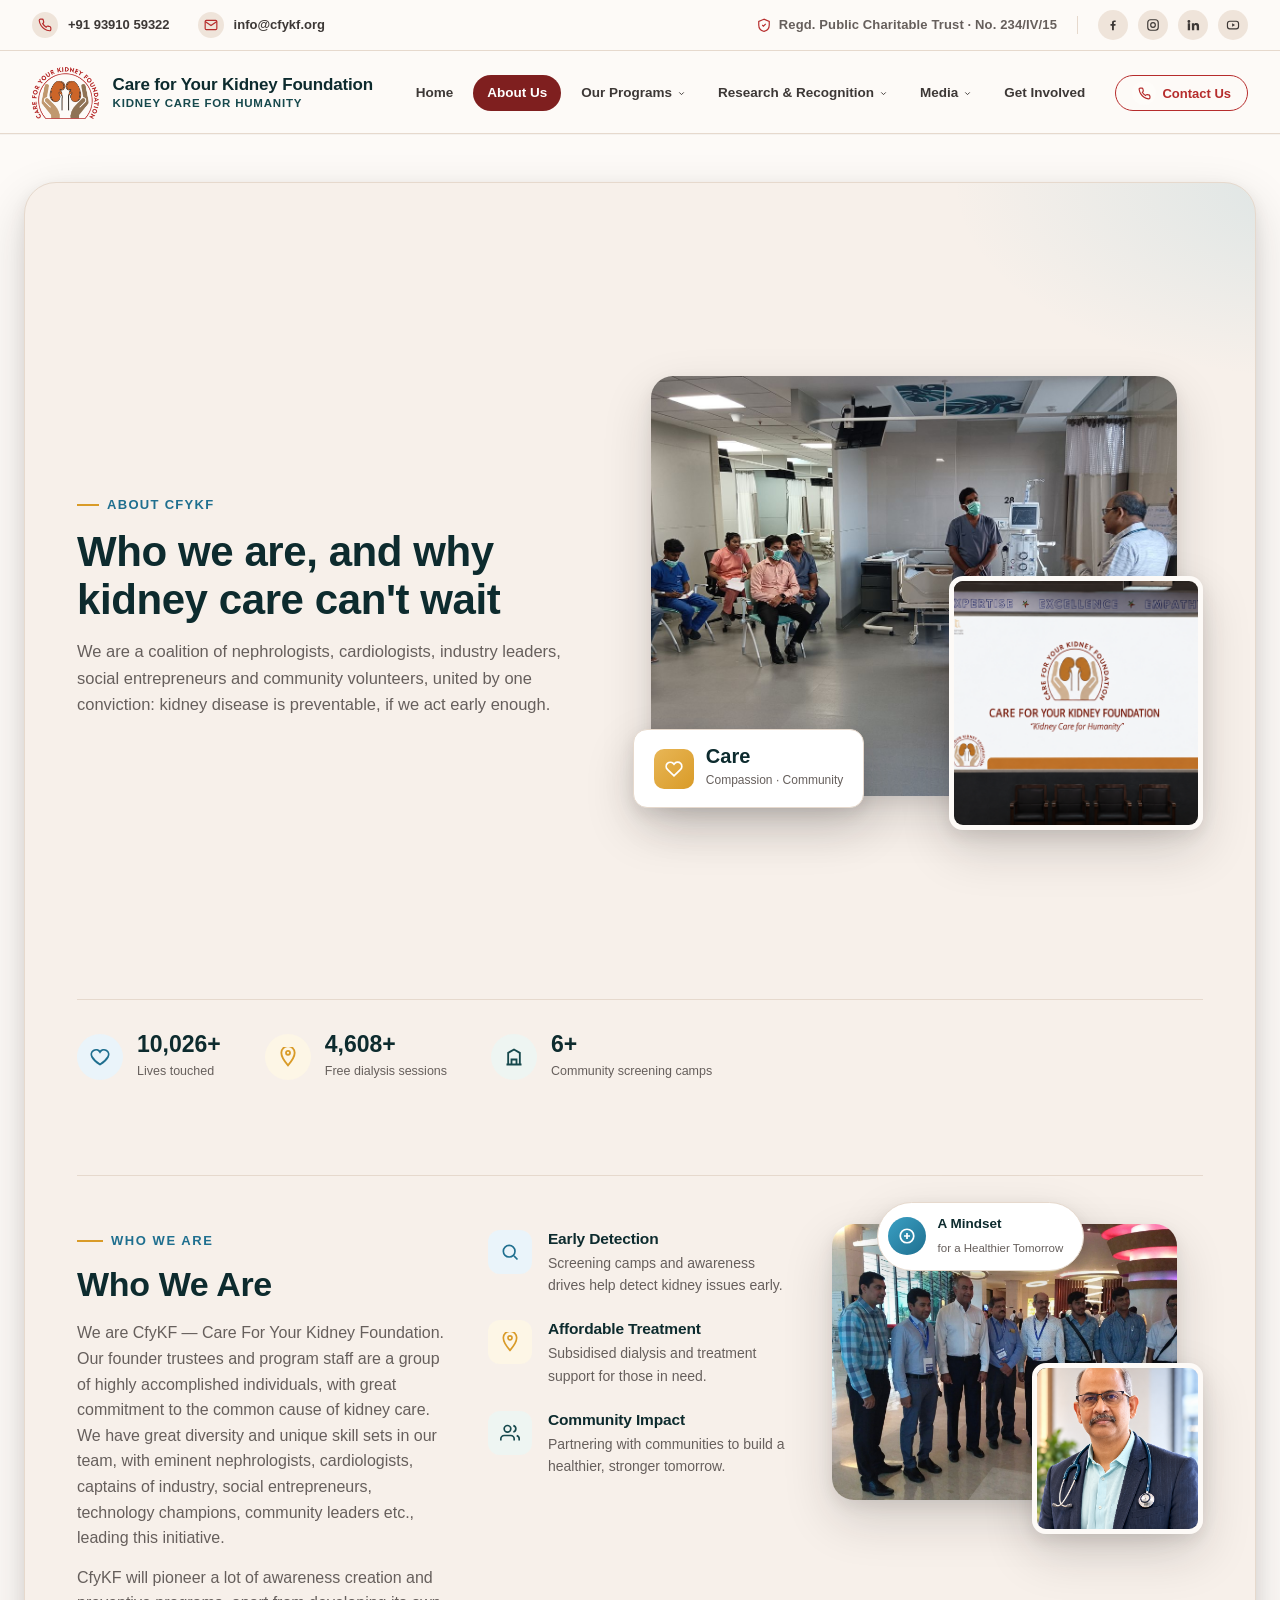
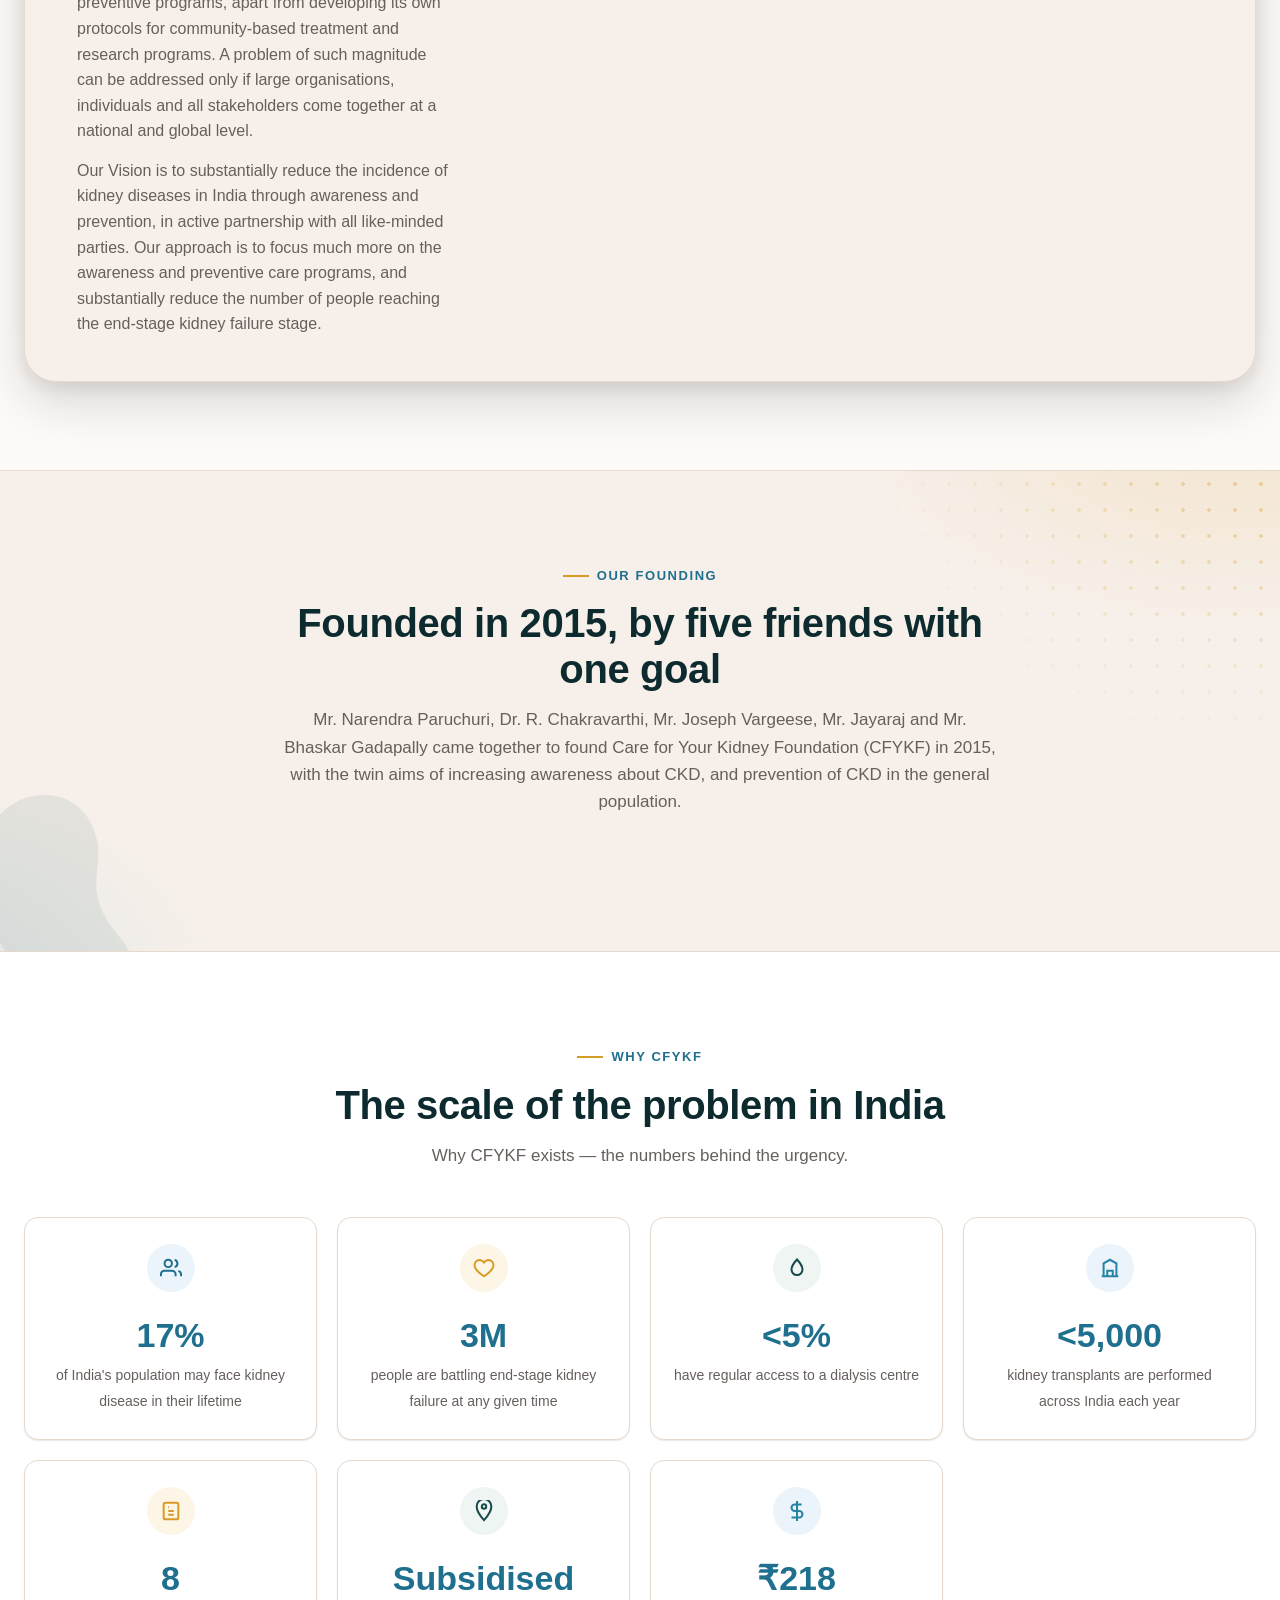
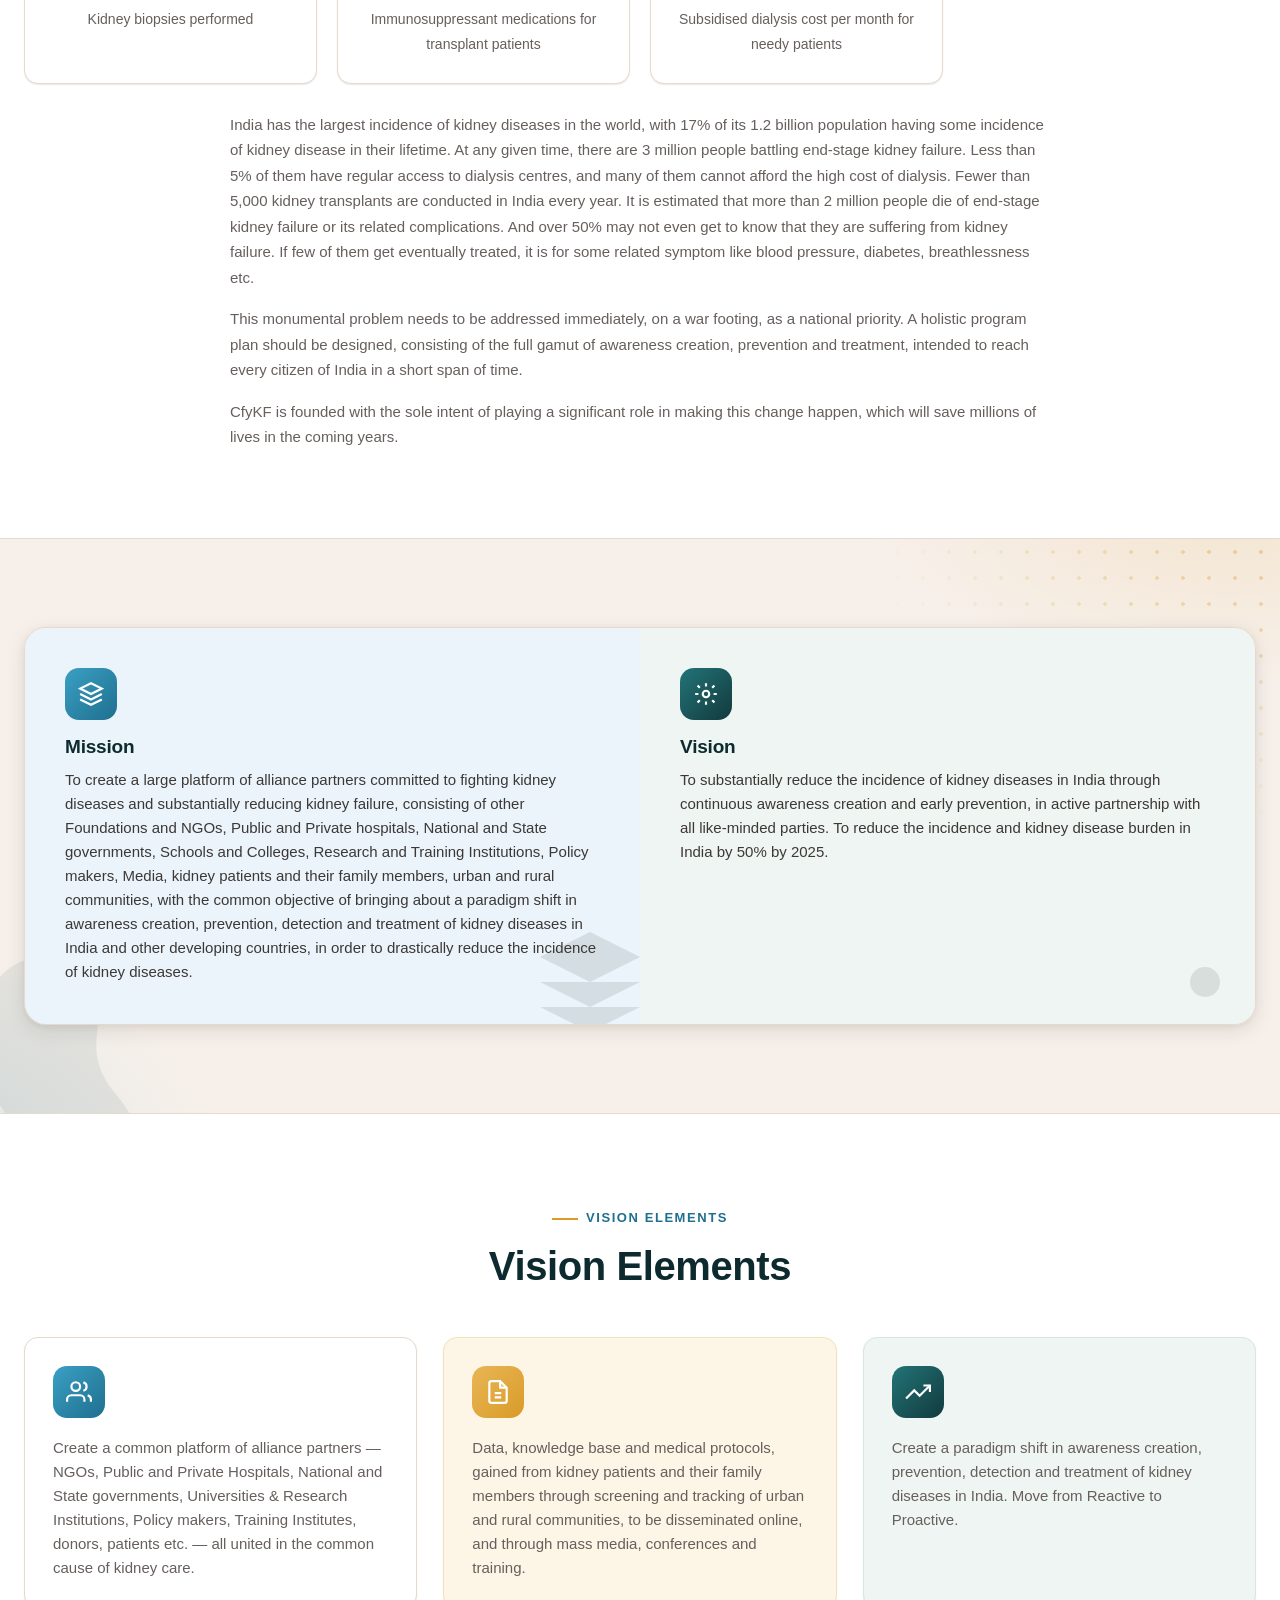
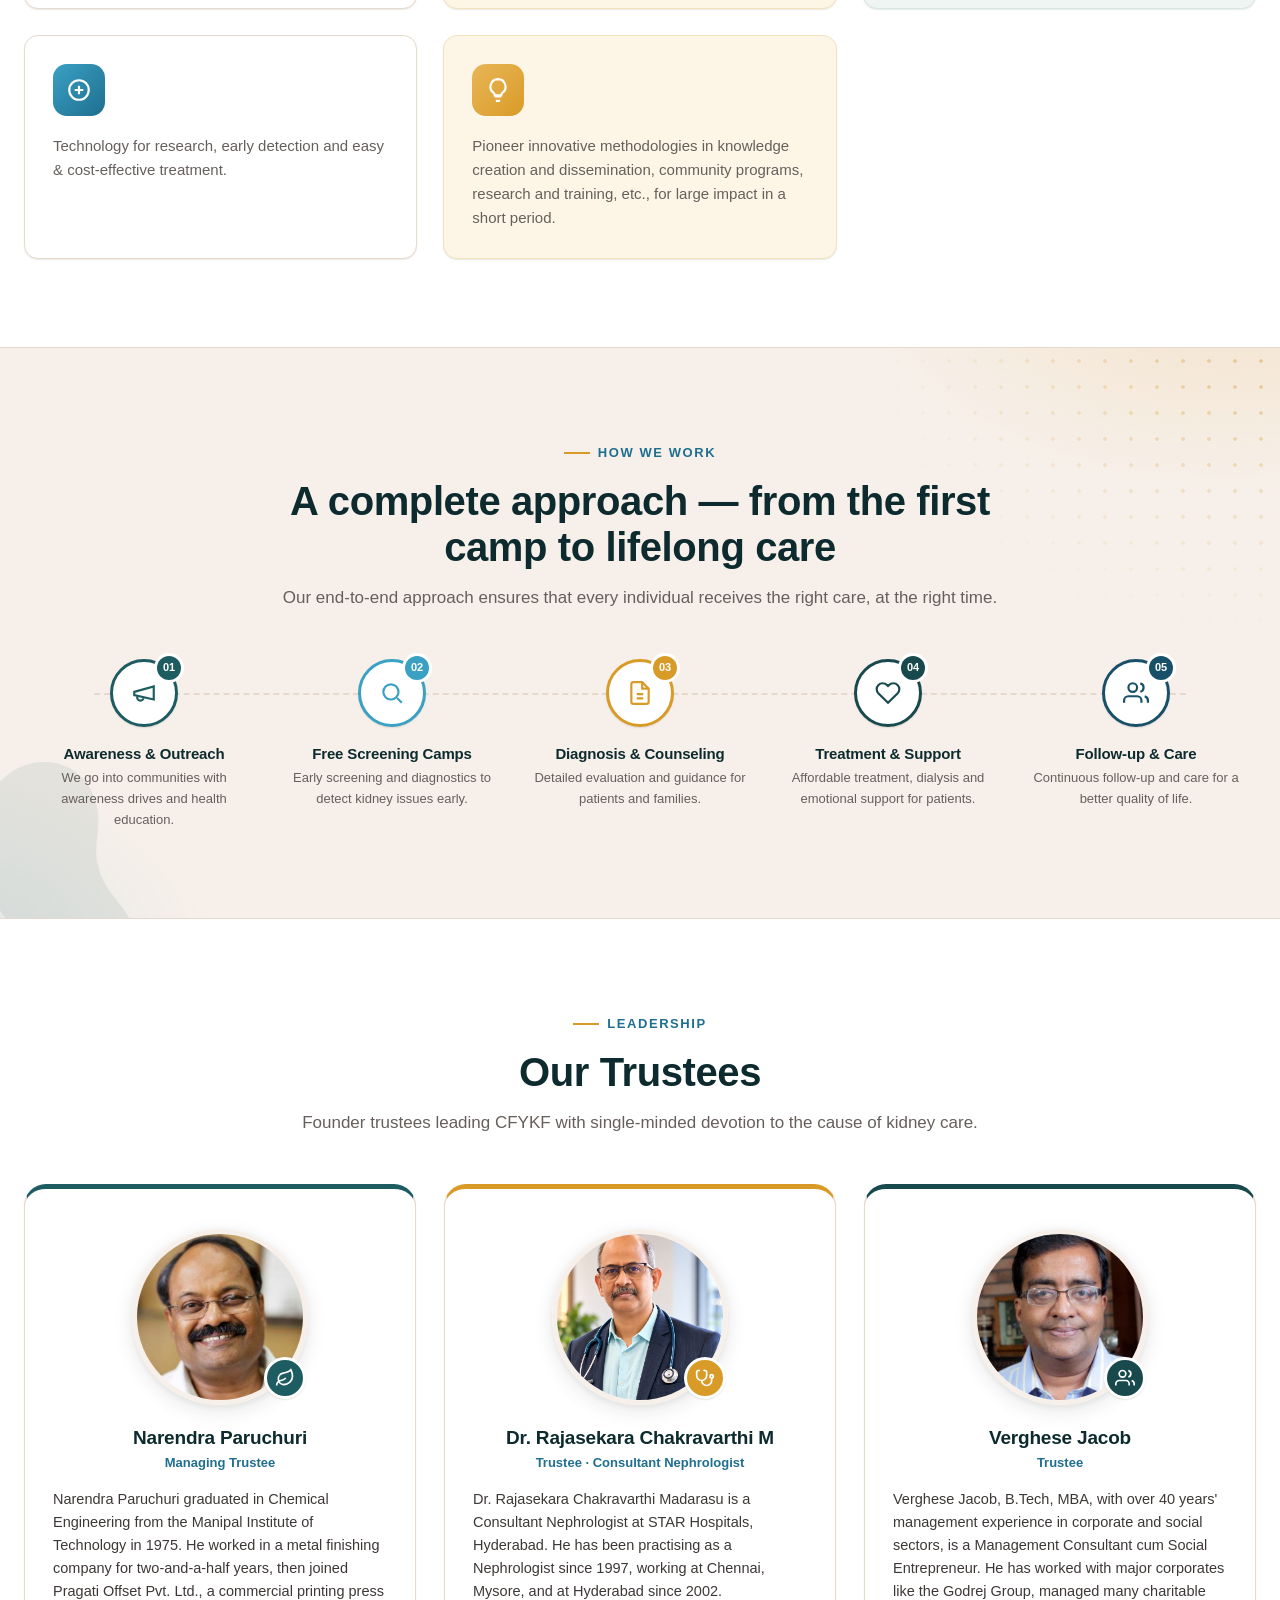
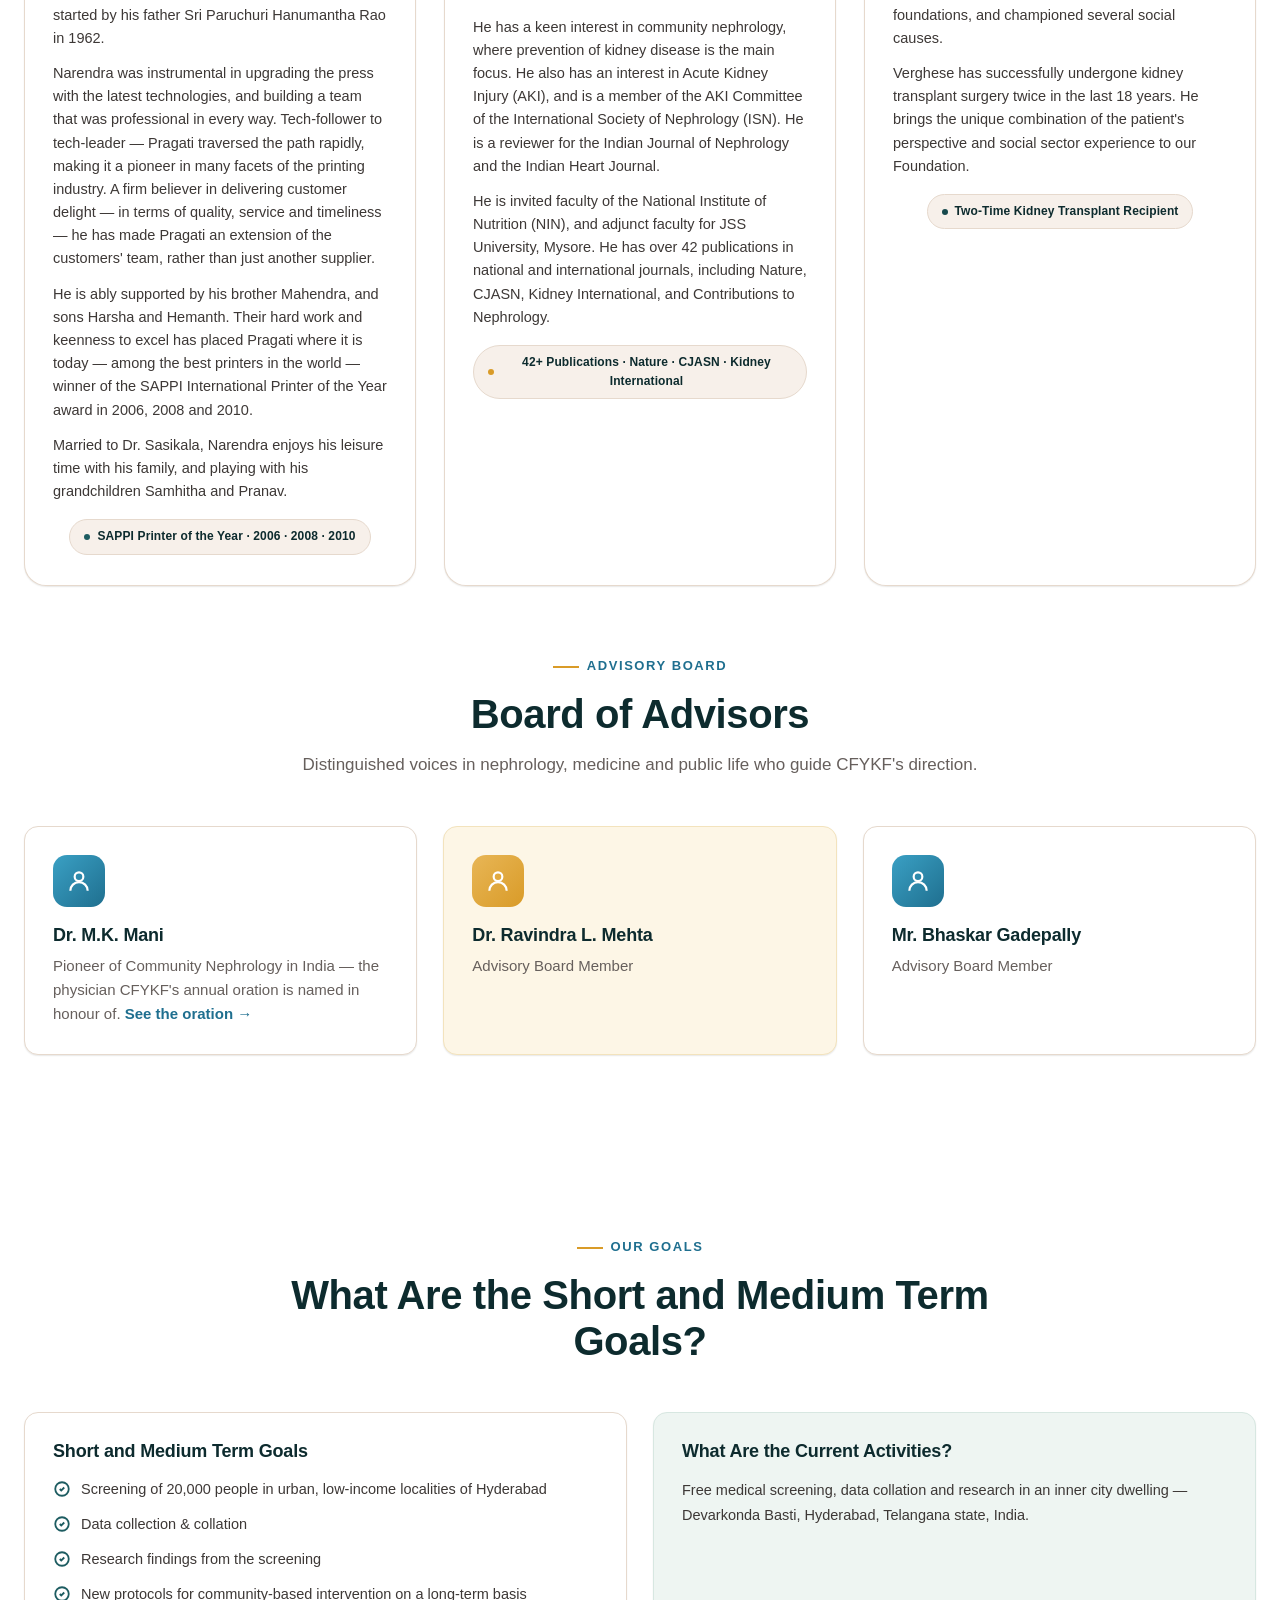
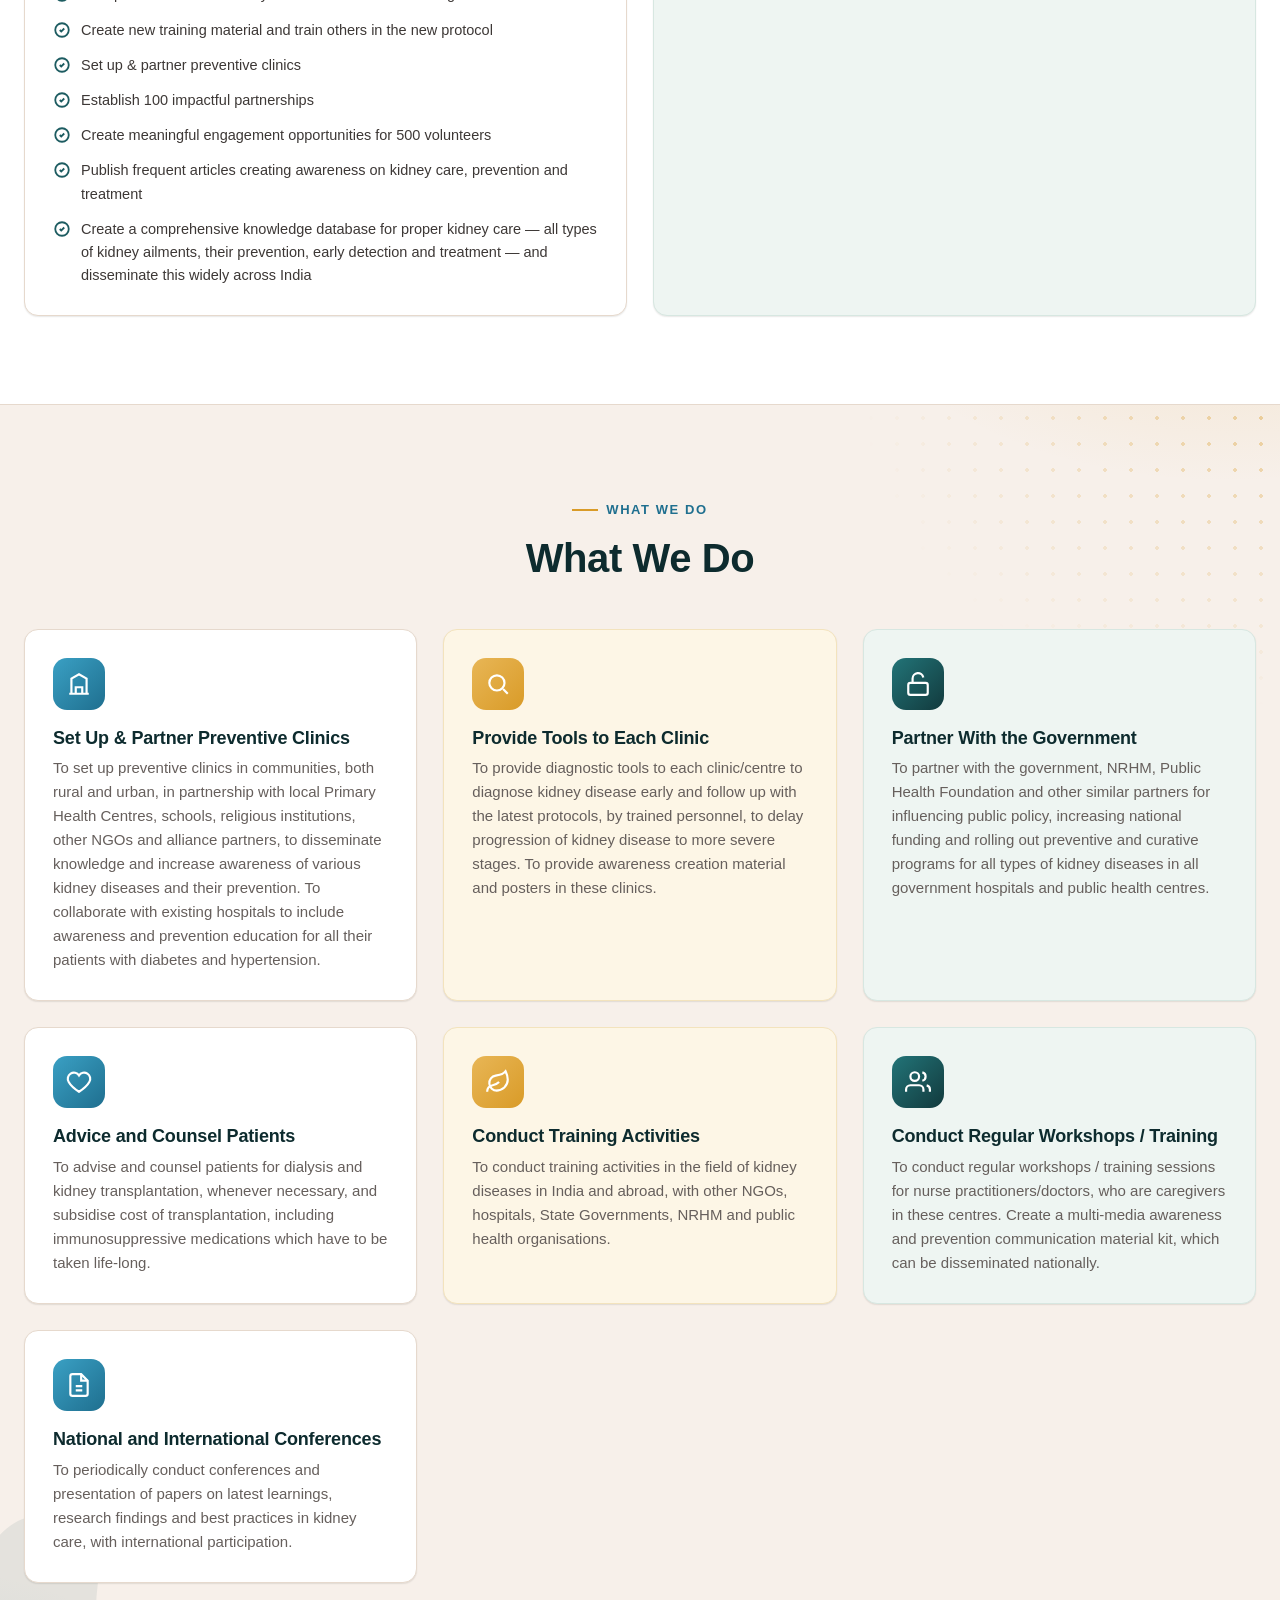
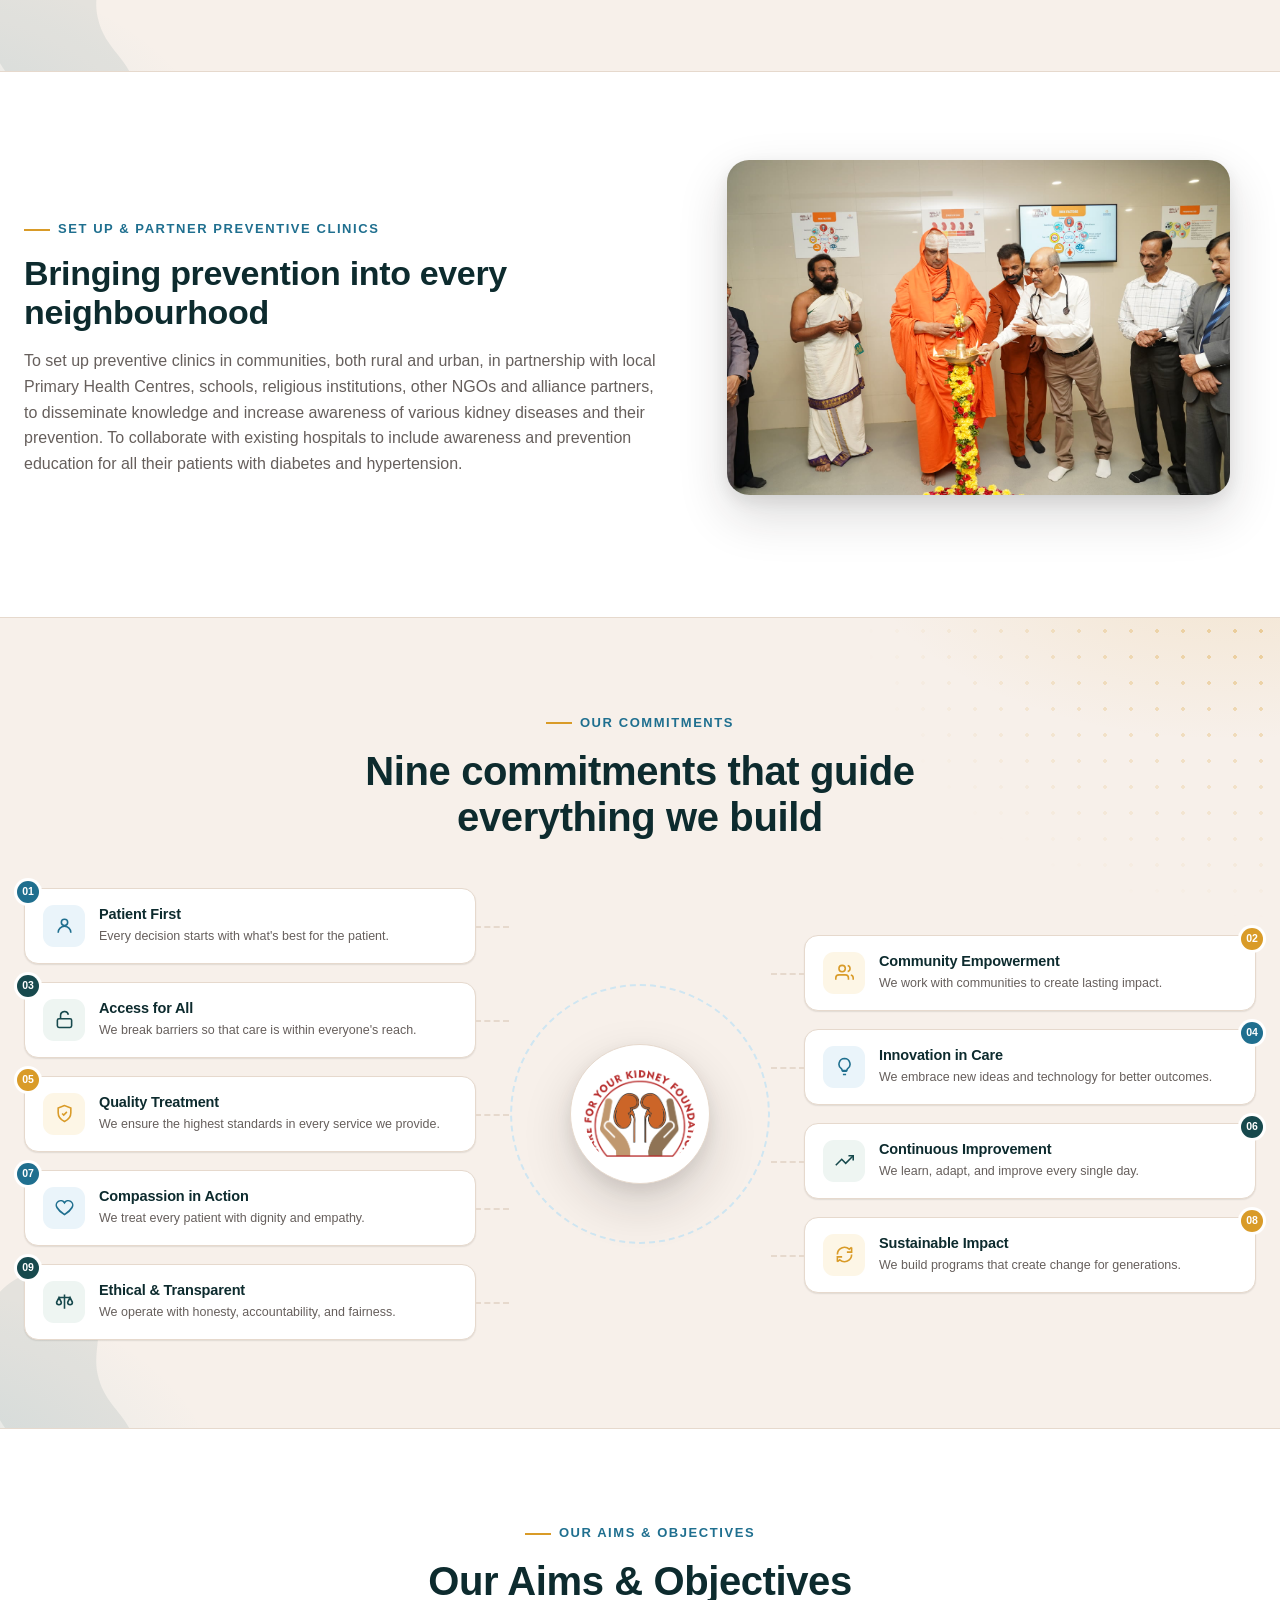
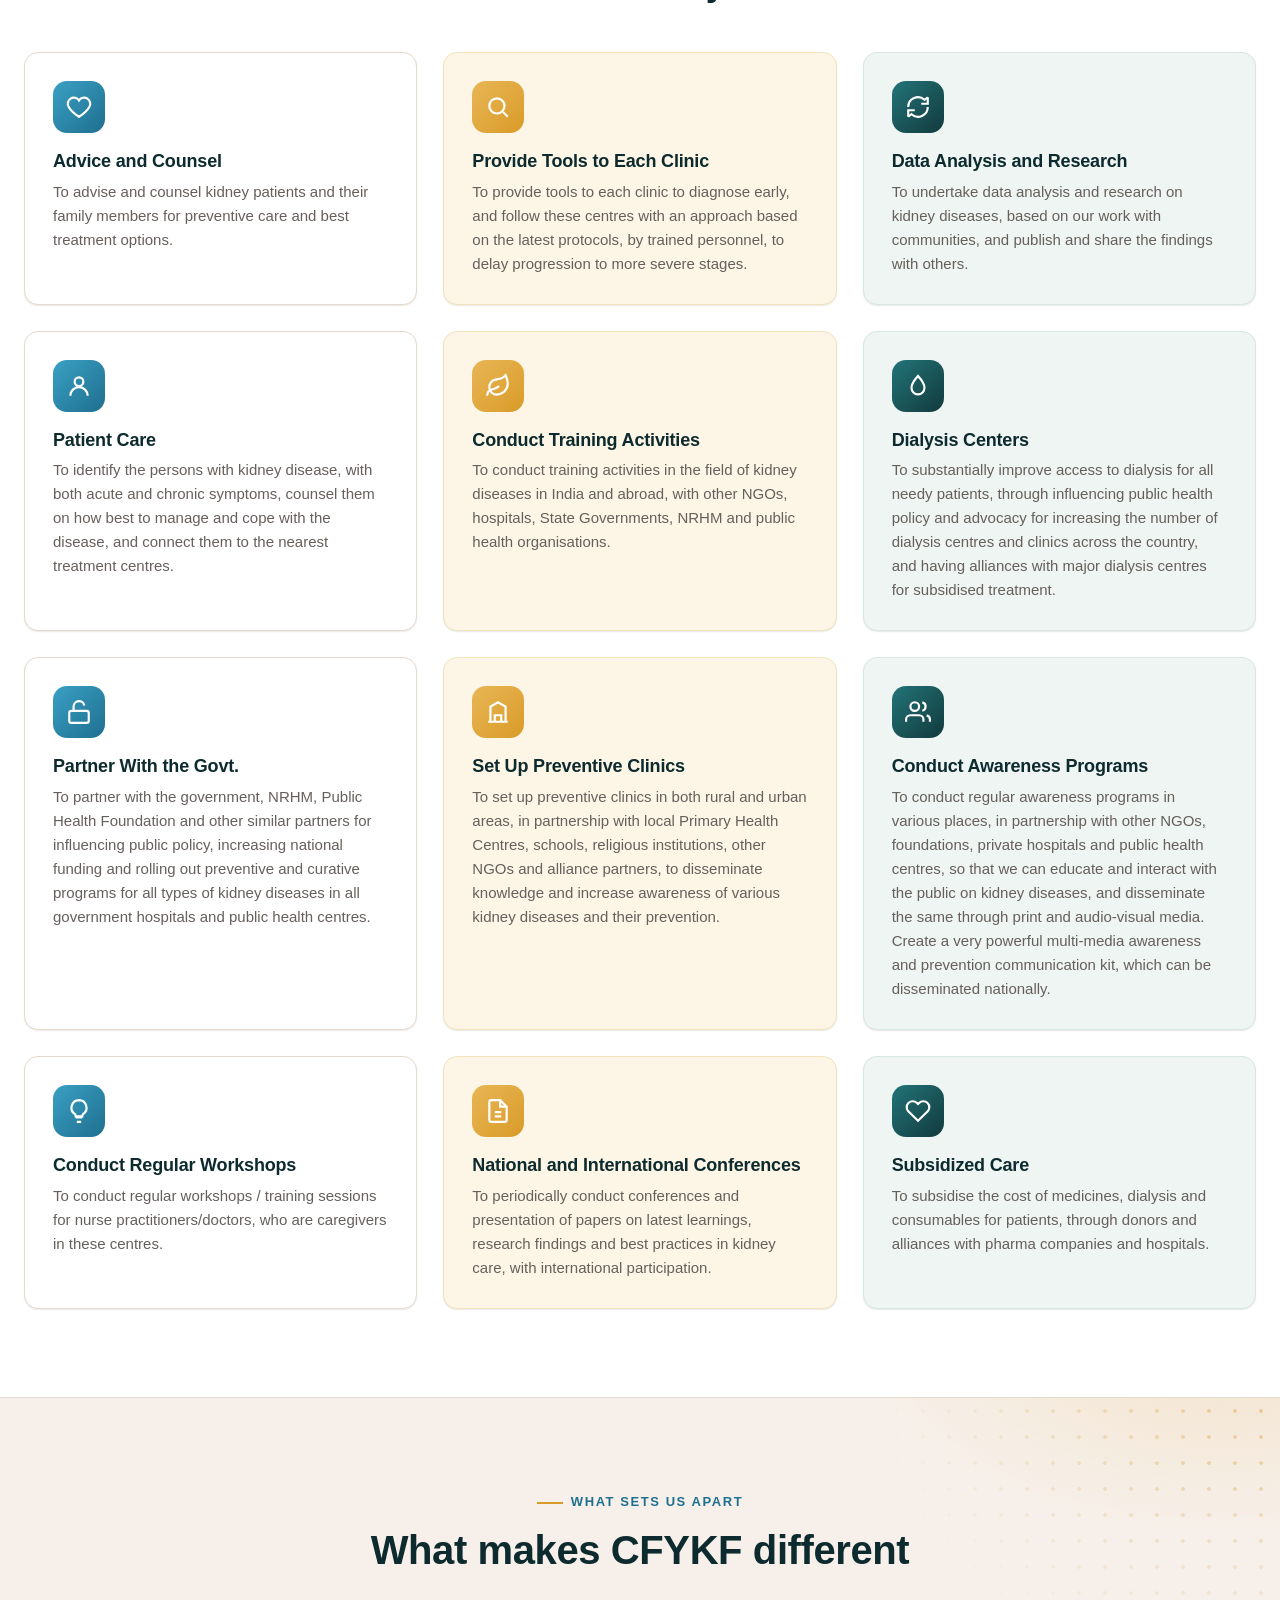
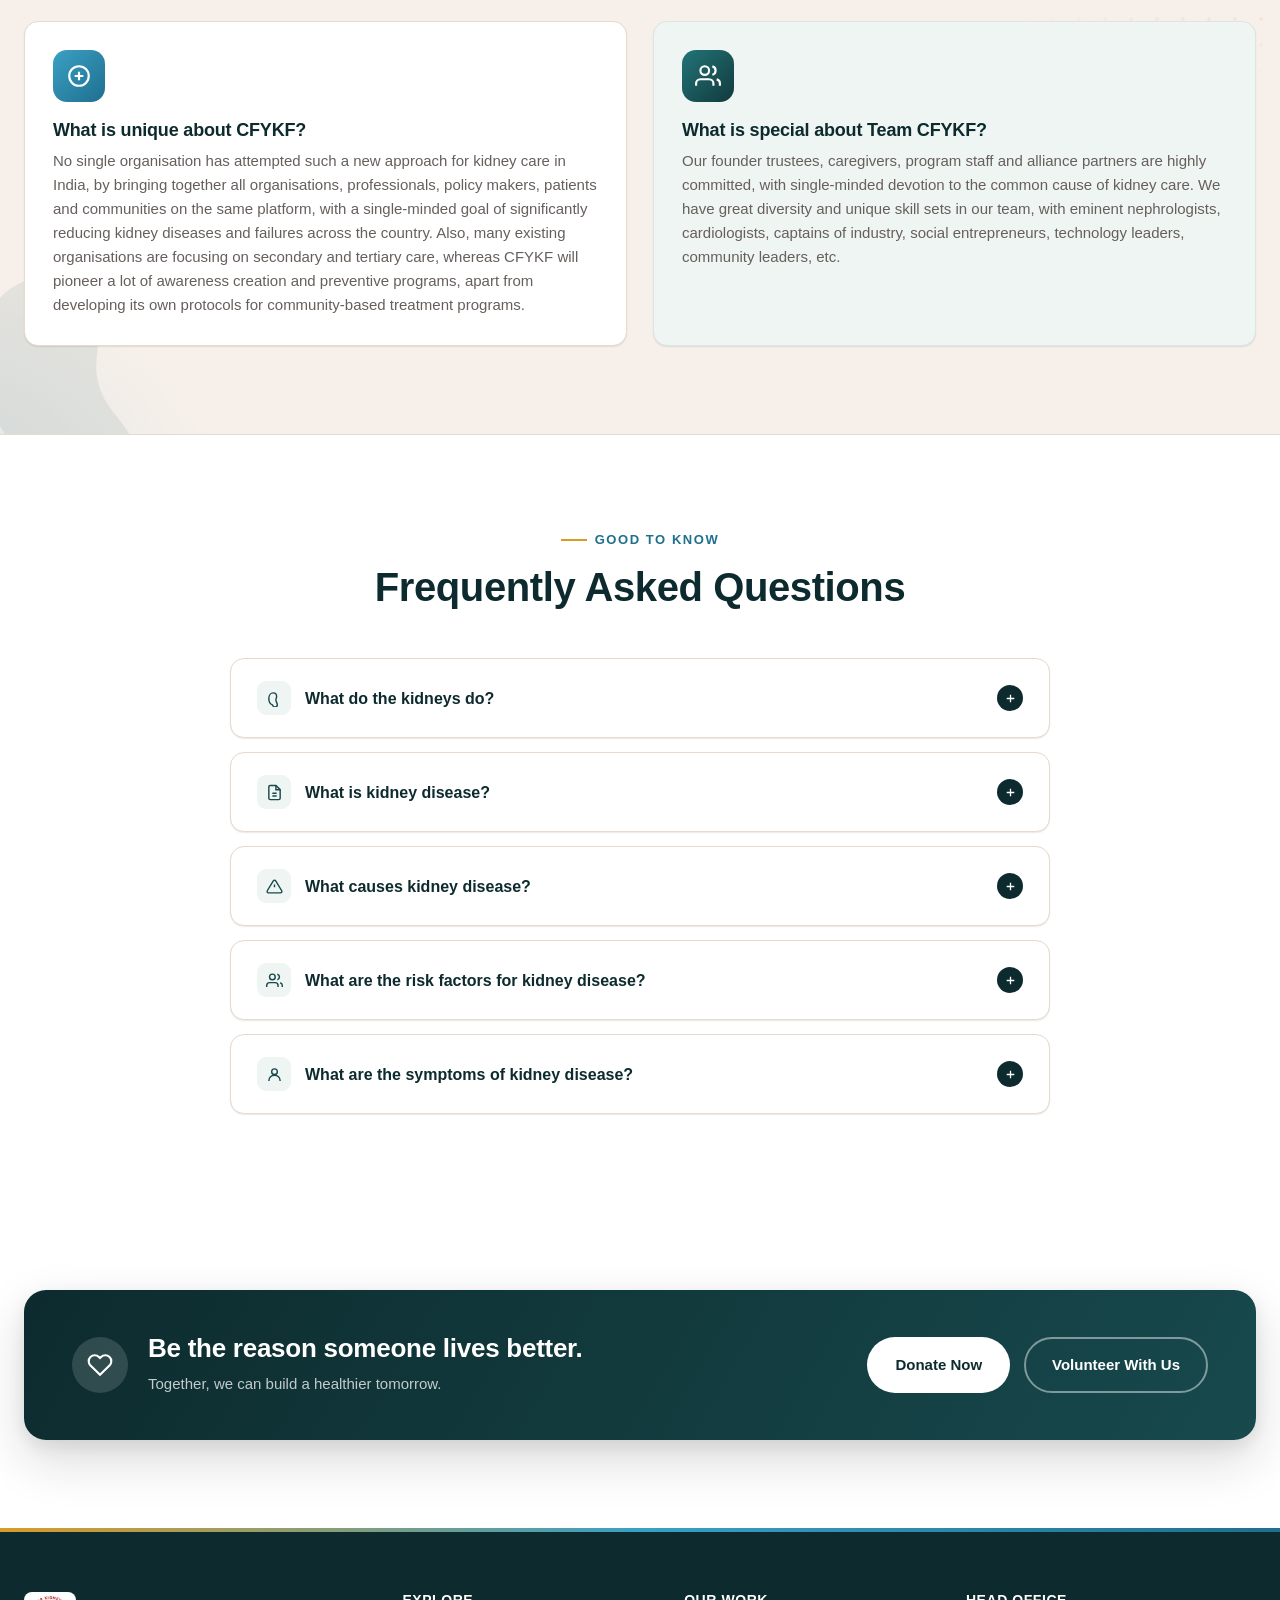
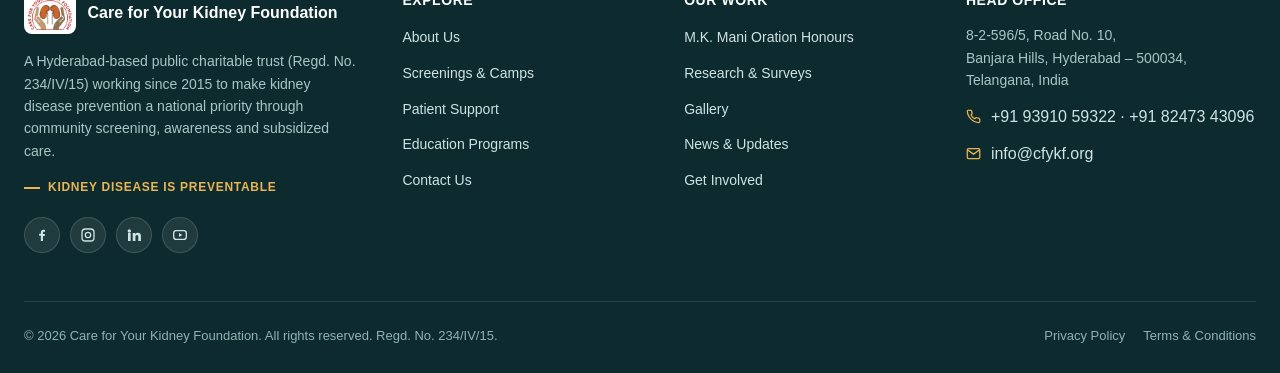
==== commit 39a20394: "update2" ====
--- a/about.html
+++ b/about.html
@@ -39,9 +39,29 @@
       <nav class="nav-links">
         <a href="index.html"><svg class="nl-ic" viewBox="0 0 24 24" fill="none" stroke="currentColor" stroke-width="2"><path d="M3 10.5 12 3l9 7.5"/><path d="M5 9.5V20a1 1 0 0 0 1 1h4v-6h4v6h4a1 1 0 0 0 1-1V9.5"/></svg>Home</a>
         <a href="about.html" class="active"><svg class="nl-ic" viewBox="0 0 24 24" fill="none" stroke="currentColor" stroke-width="2"><circle cx="12" cy="8" r="4"/><path d="M4 21c0-4.4 3.6-8 8-8s8 3.6 8 8"/></svg>About Us</a>
-        <a href="screenings.html"><svg class="nl-ic" viewBox="0 0 24 24" fill="none" stroke="currentColor" stroke-width="2"><path d="M20.8 4.6a5.5 5.5 0 0 0-7.8 0L12 5.6l-1-1a5.5 5.5 0 0 0-7.8 7.8l1 1L12 21l7.8-7.6 1-1a5.5 5.5 0 0 0 0-7.8Z"/></svg>Screenings &amp; Camps</a>
-        <a href="events.html"><svg class="nl-ic" viewBox="0 0 24 24" fill="none" stroke="currentColor" stroke-width="2"><rect x="3" y="4.5" width="18" height="17" rx="2"/><path d="M16 2.5v4M8 2.5v4M3 10h18"/></svg>Events</a>
-        <a href="honour-oration.html"><svg class="nl-ic" viewBox="0 0 24 24" fill="none" stroke="currentColor" stroke-width="2"><circle cx="12" cy="8" r="6"/><path d="M8.5 13.5 7 22l5-3 5 3-1.5-8.5"/></svg>M.K. Mani Oration</a>
+        <div class="nav-dropdown">
+          <button type="button" class="nav-dropdown-trigger" aria-haspopup="true" aria-expanded="false"><svg class="nl-ic" viewBox="0 0 24 24" fill="none" stroke="currentColor" stroke-width="2"><path d="M20.8 4.6a5.5 5.5 0 0 0-7.8 0L12 5.6l-1-1a5.5 5.5 0 0 0-7.8 7.8l1 1L12 21l7.8-7.6 1-1a5.5 5.5 0 0 0 0-7.8Z"/></svg>Our Programs<svg class="nav-dropdown-caret" viewBox="0 0 24 24" fill="none" stroke="currentColor" stroke-width="2.5"><path d="m6 9 6 6 6-6"/></svg></button>
+          <div class="nav-dropdown-menu">
+            <a href="screenings.html"><svg class="nl-ic" viewBox="0 0 24 24" fill="none" stroke="currentColor" stroke-width="2"><path d="M20.8 4.6a5.5 5.5 0 0 0-7.8 0L12 5.6l-1-1a5.5 5.5 0 0 0-7.8 7.8l1 1L12 21l7.8-7.6 1-1a5.5 5.5 0 0 0 0-7.8Z"/></svg>Screenings &amp; Camps</a>
+            <a href="patient-support.html"><svg class="nl-ic" viewBox="0 0 24 24" fill="none" stroke="currentColor" stroke-width="2"><path d="M12 21s-7-4.5-9.5-9A5.5 5.5 0 0 1 12 6a5.5 5.5 0 0 1 9.5 6c-2.5 4.5-9.5 9-9.5 9Z"/></svg>Patient Support</a>
+            <a href="education-programs.html"><svg class="nl-ic" viewBox="0 0 24 24" fill="none" stroke="currentColor" stroke-width="2"><path d="M14 2H6a2 2 0 0 0-2 2v16a2 2 0 0 0 2 2h12a2 2 0 0 0 2-2V8z"/><path d="M14 2v6h6M9 13h6M9 17h6"/></svg>Education Programs</a>
+          </div>
+        </div>
+        <div class="nav-dropdown">
+          <button type="button" class="nav-dropdown-trigger" aria-haspopup="true" aria-expanded="false"><svg class="nl-ic" viewBox="0 0 24 24" fill="none" stroke="currentColor" stroke-width="2"><path d="M3 3v18h18M7 15l4-6 4 3 4-8"/></svg>Research &amp; Recognition<svg class="nav-dropdown-caret" viewBox="0 0 24 24" fill="none" stroke="currentColor" stroke-width="2.5"><path d="m6 9 6 6 6-6"/></svg></button>
+          <div class="nav-dropdown-menu">
+            <a href="research-surveys.html"><svg class="nl-ic" viewBox="0 0 24 24" fill="none" stroke="currentColor" stroke-width="2"><path d="M3 3v18h18M7 15l4-6 4 3 4-8"/></svg>Research &amp; Surveys</a>
+            <a href="honour-oration.html"><svg class="nl-ic" viewBox="0 0 24 24" fill="none" stroke="currentColor" stroke-width="2"><circle cx="12" cy="8" r="6"/><path d="M8.5 13.5 7 22l5-3 5 3-1.5-8.5"/></svg>M.K. Mani Oration Honours</a>
+          </div>
+        </div>
+        <div class="nav-dropdown">
+          <button type="button" class="nav-dropdown-trigger" aria-haspopup="true" aria-expanded="false"><svg class="nl-ic" viewBox="0 0 24 24" fill="none" stroke="currentColor" stroke-width="2"><rect x="3" y="3" width="18" height="18" rx="2"/><circle cx="8.5" cy="8.5" r="1.5"/><path d="M21 15l-5-5L5 21"/></svg>Media<svg class="nav-dropdown-caret" viewBox="0 0 24 24" fill="none" stroke="currentColor" stroke-width="2.5"><path d="m6 9 6 6 6-6"/></svg></button>
+          <div class="nav-dropdown-menu">
+            <a href="gallery.html"><svg class="nl-ic" viewBox="0 0 24 24" fill="none" stroke="currentColor" stroke-width="2"><rect x="3" y="3" width="18" height="18" rx="2"/><circle cx="8.5" cy="8.5" r="1.5"/><path d="M21 15l-5-5L5 21"/></svg>Gallery</a>
+            <a href="news-updates.html"><svg class="nl-ic" viewBox="0 0 24 24" fill="none" stroke="currentColor" stroke-width="2"><rect x="3" y="4.5" width="18" height="17" rx="2"/><path d="M16 2.5v4M8 2.5v4M3 10h18"/></svg>News &amp; Updates</a>
+          </div>
+        </div>
+        <a href="get-involved.html"><svg class="nl-ic" viewBox="0 0 24 24" fill="none" stroke="currentColor" stroke-width="2"><path d="M17 21v-2a4 4 0 0 0-4-4H5a4 4 0 0 0-4 4v2"/><circle cx="9" cy="7" r="4"/><path d="M23 21v-2a4 4 0 0 0-3-3.87M16 3.13a4 4 0 0 1 0 7.75"/></svg>Get Involved</a>
       <a href="contact.html" class="nav-contact-link"><svg class="nl-ic" viewBox="0 0 24 24" fill="none" stroke="currentColor" stroke-width="2"><path d="M22 16.9v3a2 2 0 0 1-2.2 2 19.8 19.8 0 0 1-8.6-3.1 19.5 19.5 0 0 1-6-6 19.8 19.8 0 0 1-3.1-8.6A2 2 0 0 1 4.1 2h3a2 2 0 0 1 2 1.7c.1.9.3 1.8.6 2.7a2 2 0 0 1-.5 2.1L8 9.7a16 16 0 0 0 6 6l1.2-1.2a2 2 0 0 1 2.1-.5c.9.3 1.8.5 2.7.6a2 2 0 0 1 1.7 2Z"/></svg>Contact Us</a>
             
         <div class="nav-links-contact">
@@ -372,19 +392,9 @@
         <h3>Dr. Ravindra L. Mehta</h3>
         <p>Advisory Board Member</p>
       </div>
-      <div class="card tint-sage">
-        <div class="icon"><svg viewBox="0 0 24 24" fill="none" stroke="currentColor" stroke-width="2"><circle cx="12" cy="8" r="4"/><path d="M4 21c0-4.4 3.6-8 8-8s8 3.6 8 8"/></svg></div>
-        <h3>Dr. Gopichand</h3>
-        <p>Advisory Board Member</p>
-      </div>
       <div class="card">
         <div class="icon"><svg viewBox="0 0 24 24" fill="none" stroke="currentColor" stroke-width="2"><circle cx="12" cy="8" r="4"/><path d="M4 21c0-4.4 3.6-8 8-8s8 3.6 8 8"/></svg></div>
         <h3>Mr. Bhaskar Gadepally</h3>
-        <p>Advisory Board Member</p>
-      </div>
-      <div class="card tint-gold">
-        <div class="icon"><svg viewBox="0 0 24 24" fill="none" stroke="currentColor" stroke-width="2"><circle cx="12" cy="8" r="4"/><path d="M4 21c0-4.4 3.6-8 8-8s8 3.6 8 8"/></svg></div>
-        <h3>Mr. P. Jairaj Kumar</h3>
         <p>Advisory Board Member</p>
       </div>
     </div>
@@ -728,19 +738,19 @@
         <ul>
           <li><a href="about.html">About Us</a></li>
           <li><a href="screenings.html">Screenings &amp; Camps</a></li>
-          <li><a href="events.html">Events &amp; Oration</a></li>
-          <li><a href="honour-oration.html">M.K. Mani Oration</a></li>
-          <li><a href="contact.html">Contact</a></li>
+          <li><a href="patient-support.html">Patient Support</a></li>
+          <li><a href="education-programs.html">Education Programs</a></li>
+          <li><a href="contact.html">Contact Us</a></li>
         </ul>
       </div>
       <div>
         <h4>Our Work</h4>
         <ul>
-          <li><a href="about.html#our-work">What We Do</a></li>
-          <li><a href="about.html#what-we-do">Our Commitments</a></li>
-          <li><a href="screenings.html">Community Camps</a></li>
-          <li><a href="about.html#team">Our Team</a></li>
-          <li><a href="events.html#research-note">Research</a></li>
+          <li><a href="honour-oration.html">M.K. Mani Oration Honours</a></li>
+          <li><a href="research-surveys.html">Research &amp; Surveys</a></li>
+          <li><a href="gallery.html">Gallery</a></li>
+          <li><a href="news-updates.html">News &amp; Updates</a></li>
+          <li><a href="get-involved.html">Get Involved</a></li>
         </ul>
       </div>
       <div>
--- a/css/styles.css
+++ b/css/styles.css
@@ -237,15 +237,18 @@
 .brand-text{ display:flex; flex-direction:column; gap:2px; line-height:1.2; min-width:0; }
 .brand-text strong{ font-size:17px; color:var(--teal-900); font-weight:800; letter-spacing:-.01em; white-space:nowrap; }
 .brand-text span{ font-size:11.5px; color:var(--teal-700); font-weight:700; letter-spacing:.07em; text-transform:uppercase; }
-/* nav-menu is pinned to the right half of the header: it starts at the
-   container's horizontal middle and its content spreads out to the right edge */
-.nav-menu{ display:flex; align-items:center; justify-content:space-between; gap:16px; flex:0 0 50%; }
-.nav-links{ display:flex; align-items:center; gap:8px; }
+/* nav-menu takes whatever width remains after the brand, rather than a
+   fixed 50% — a hard half-width cap left too little room once the nav
+   carried several multi-word grouped labels (e.g. "Research & Recognition"),
+   forcing pill text to wrap onto a second line instead of just sizing down. */
+.nav-menu{ display:flex; align-items:center; justify-content:flex-end; gap:16px; flex:1 1 auto; min-width:0; }
+.nav-links{ display:flex; align-items:center; gap:6px; }
 .nav-links a,
+.nav-dropdown-trigger,
 .nav-cta .btn{
   display:inline-flex; align-items:center; justify-content:center; gap:6px;
   height:36px; padding:0 14px; border-radius:999px; font-weight:700; font-size:13.5px; line-height:1;
-  color:var(--ink-700); box-sizing:border-box;
+  color:var(--ink-700); box-sizing:border-box; white-space:nowrap;
 }
 .nav-links a{ transition:background .15s ease, color .15s ease; }
 .nav-links a:hover{ background:var(--paper-200); color:var(--brand-900); }
@@ -259,6 +262,46 @@
   position:absolute; top:-3px; right:-3px; width:9px; height:9px; border-radius:50%;
   background:var(--gold-400); box-shadow:0 0 0 2px #fff;
 }
+
+/* ---------- nav dropdown groups ("Our Programs", "Research & Recognition", "Media") ---------- */
+.nav-dropdown{ position:relative; }
+.nav-dropdown-trigger{
+  display:inline-flex; align-items:center; justify-content:center; gap:5px;
+  height:36px; padding:0 12px 0 14px; border-radius:999px; font-weight:700; font-size:13.5px; line-height:1;
+  color:var(--ink-700); box-sizing:border-box; background:none; border:none; cursor:pointer; font-family:inherit;
+  transition:background .15s ease, color .15s ease;
+}
+.nav-dropdown-trigger:hover{ background:var(--paper-200); color:var(--brand-900); }
+.nav-dropdown-trigger.active{ background:var(--brand-900); color:#fff; }
+.nav-dropdown-caret{ width:9px; height:9px; flex-shrink:0; transition:transform .18s ease; }
+.nav-dropdown:hover .nav-dropdown-caret,
+.nav-dropdown.open .nav-dropdown-caret{ transform:rotate(180deg); }
+/* top:100% with zero gap — a positional gap between trigger and menu (e.g.
+   calc(100% + 6px)) creates a dead zone the cursor crosses without hovering
+   either element, dropping :hover mid-transit and closing the menu before
+   a click can land. A transparent top border reproduces the old 6px of
+   breathing room as part of the element's own hoverable box instead. */
+.nav-dropdown-menu{
+  position:absolute; top:100%; left:0; min-width:230px;
+  border:1px solid var(--line); border-top:6px solid transparent; background-clip:padding-box;
+  background:#fff; border-radius:var(--radius-md); box-shadow:var(--shadow-lg);
+  padding:8px; display:flex; flex-direction:column; gap:2px;
+  opacity:0; pointer-events:none; transform:translateY(-6px); transition:opacity .16s ease, transform .16s ease;
+  z-index:1001;
+}
+.nav-dropdown-menu a{
+  display:flex; align-items:center; justify-content:flex-start; gap:10px;
+  height:auto; padding:9px 12px; border-radius:8px; font-weight:600; font-size:13.5px; line-height:1.3;
+  color:var(--ink-700); white-space:nowrap;
+}
+.nav-dropdown-menu a:hover{ background:var(--paper-200); color:var(--brand-900); }
+.nav-dropdown-menu a.active{ background:var(--wash-rose); color:var(--brand-900); }
+.nav-dropdown:hover .nav-dropdown-menu,
+.nav-dropdown:focus-within .nav-dropdown-menu,
+.nav-dropdown.open .nav-dropdown-menu{
+  opacity:1; pointer-events:auto; transform:translateY(0);
+}
+
 .nav-cta{ display:flex; align-items:center; gap:10px; }
 .nav-cta .btn{ padding:0 16px; font-size:13px; border-width:1.5px; }
 .nav-cta .btn-outline{ border-color:var(--brand-700); color:var(--brand-700); }
@@ -283,7 +326,7 @@
 /* Selector needs to match ".nav-cta .btn"'s specificity (0,2,0) â€” a bare
    ".nav-contact-btn" (0,1,0) loses to that unconditional display:inline-flex
    above and silently never hides, regardless of this media query. */
-@media (max-width:1160px){ .nav-cta .nav-contact-btn{ display:none; } }
+@media (max-width:1180px){ .nav-cta .nav-contact-btn{ display:none; } }
 
 /* Mirror image of the rule above: this plain-nav-links "Contact Us" only
    exists so the mobile dropdown (and the 981â€“1160px tablet range, which had
@@ -293,15 +336,17 @@
    avoid showing "Contact Us" twice. Specificity matches ".nav-links a"
    (0,1,1) for the same reason as above. */
 .nav-links a.nav-contact-link{ display:none; }
-@media (max-width:1160px){ .nav-links a.nav-contact-link{ display:inline-flex; } }
+@media (max-width:1180px){ .nav-links a.nav-contact-link{ display:inline-flex; } }
 
 /* Icons + quick-contact rows only exist for the mobile dropdown card â€” the
    desktop pill nav stays icon-free/minimal, so both are hidden by default
-   and switched on inside the â‰¤980px block below. */
+   and switched on inside the â‰¤1180px block below (raised from 980px now
+   that the nav carries 10 primary items â€” a horizontal pill bar stops
+   fitting well below that, even on laptop-width screens). */
 .nl-ic{ display:none; }
 .nav-links-contact{ display:none; }
 
-@media (max-width:980px){
+@media (max-width:1180px){
   .nav-wrap{ align-items:center; }
   .nav-menu{ align-items:center; flex:0 0 auto; }
   .nav-links{
@@ -317,6 +362,23 @@
   .nav-links a.active .nl-ic,
   .nav-links a.nav-highlight .nl-ic{ opacity:1; }
   .nav-toggle{ display:flex; }
+
+  /* Dropdown groups become tap-to-expand accordions inside the mobile
+     panel — the desktop hover-flyout CSS above doesn't apply on touch, so
+     visibility is driven entirely by the JS-toggled .open class here. */
+  .nav-dropdown-trigger{
+    width:100%; height:auto; padding:14px 18px; justify-content:space-between; gap:12px; font-size:14.5px;
+  }
+  .nav-dropdown-trigger .nl-ic{ margin-right:0; }
+  .nav-dropdown-trigger.active{ background:var(--brand-900); color:#fff; }
+  .nav-dropdown-trigger.active .nl-ic{ opacity:1; }
+  .nav-dropdown-menu{
+    position:static; opacity:1; pointer-events:auto; transform:none;
+    background:transparent; border:none; box-shadow:none; padding:0; margin:0 0 0 14px;
+    max-height:0; overflow:hidden; transition:max-height .22s ease;
+  }
+  .nav-dropdown.open .nav-dropdown-menu{ max-height:260px; margin-top:2px; margin-bottom:4px; }
+  .nav-dropdown-menu a{ padding:12px 16px; }
   .brand-text span{ display:none; }
 
   /* Quick-contact rows â€” the phone/email topbar above the header is hidden
@@ -1517,7 +1579,7 @@
 /* Dimmed backdrop behind the open mobile nav menu, toggled via body.nav-open
    (see main.js). Sits below the menu/header but above page content, and
    locks background scroll while the menu is open. */
-@media (max-width:980px){
+@media (max-width:1180px){
   body.nav-open{ overflow:hidden; }
   body.nav-open::after{
     content:""; position:fixed; inset:0; background:rgba(12,24,26,.45);
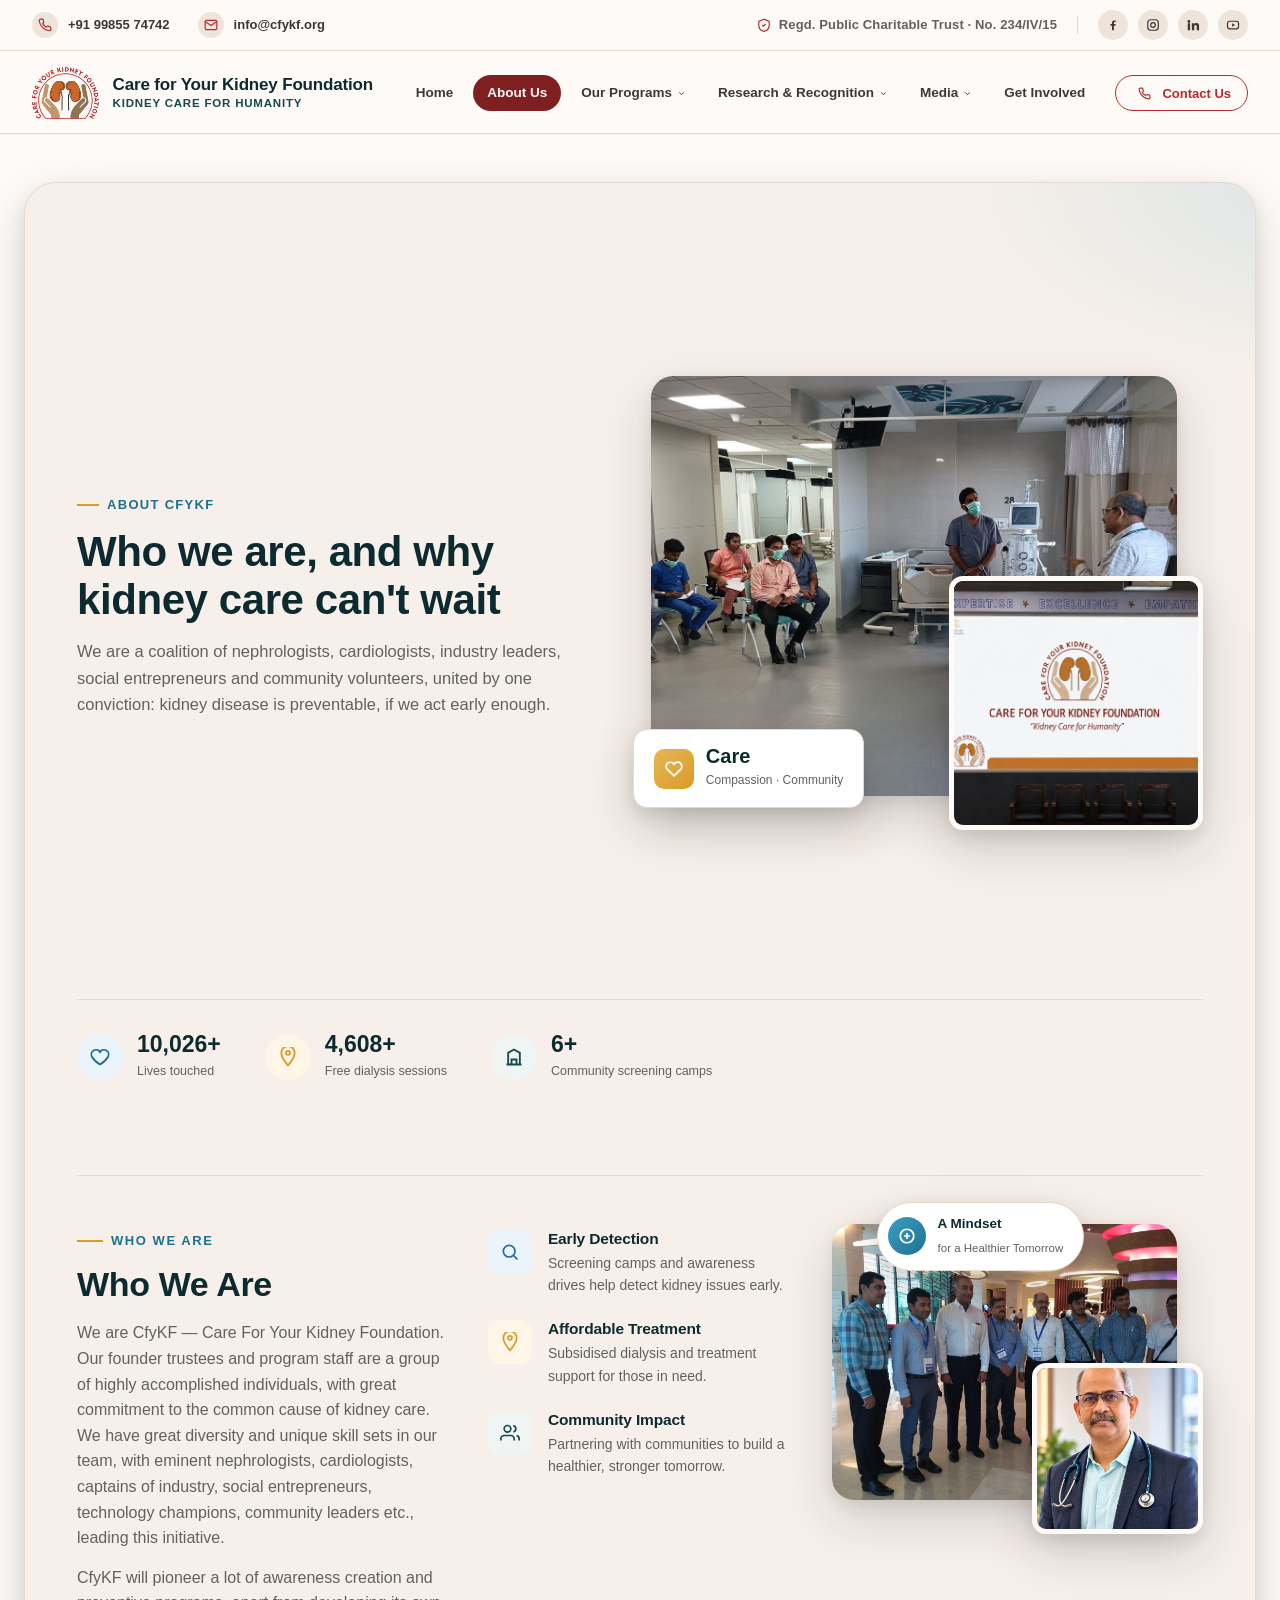
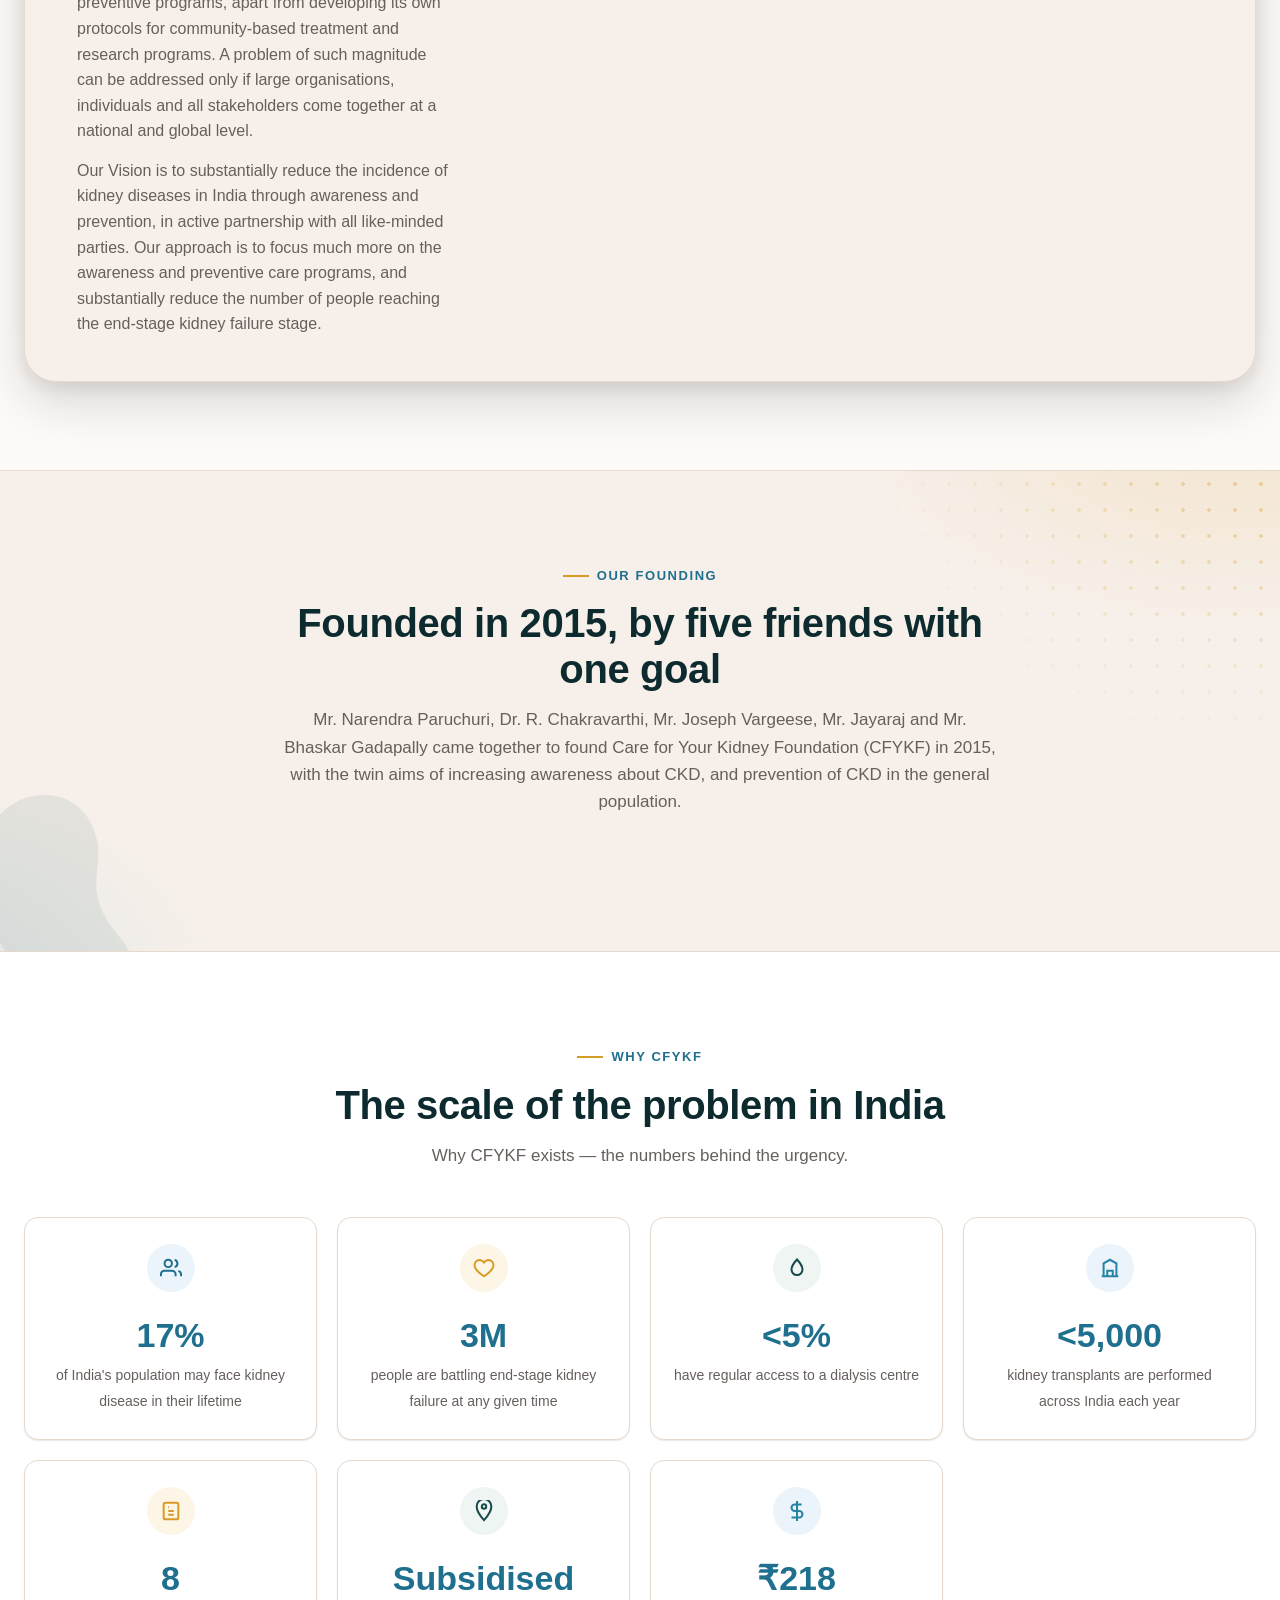
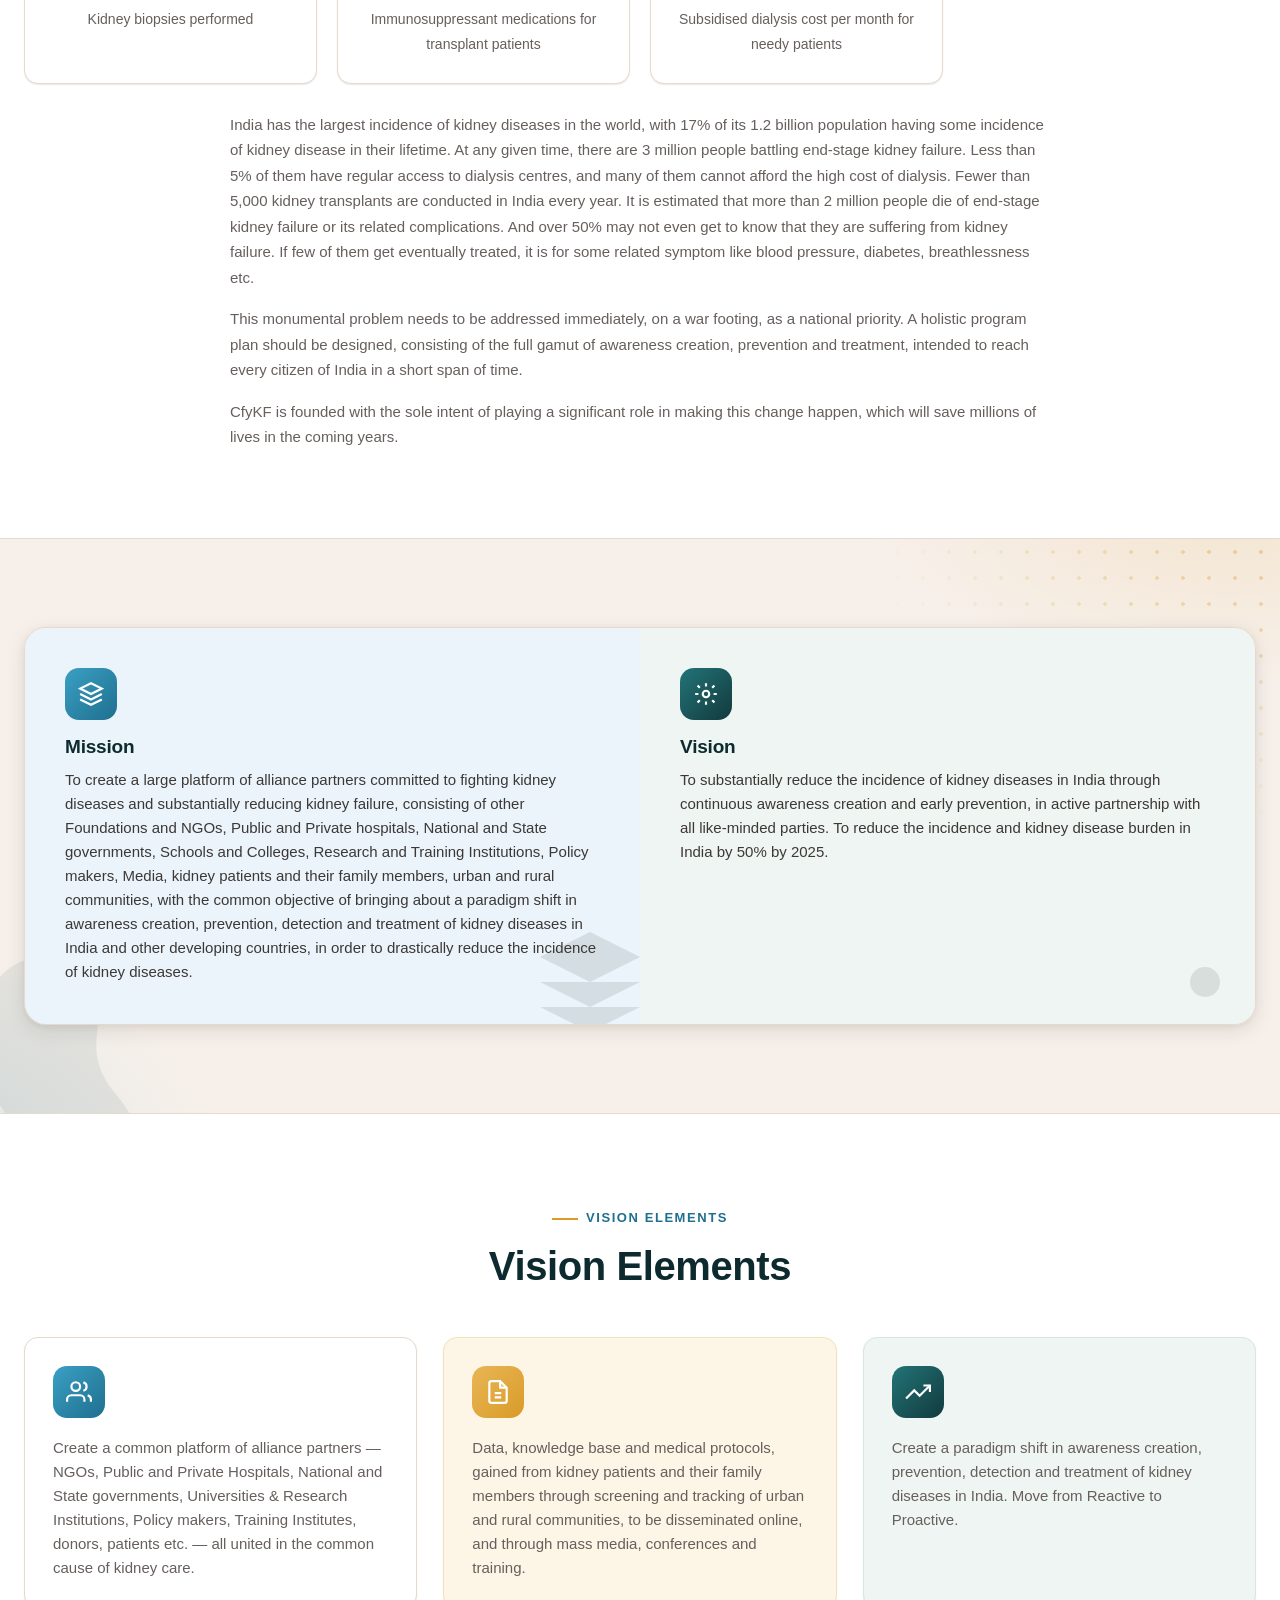
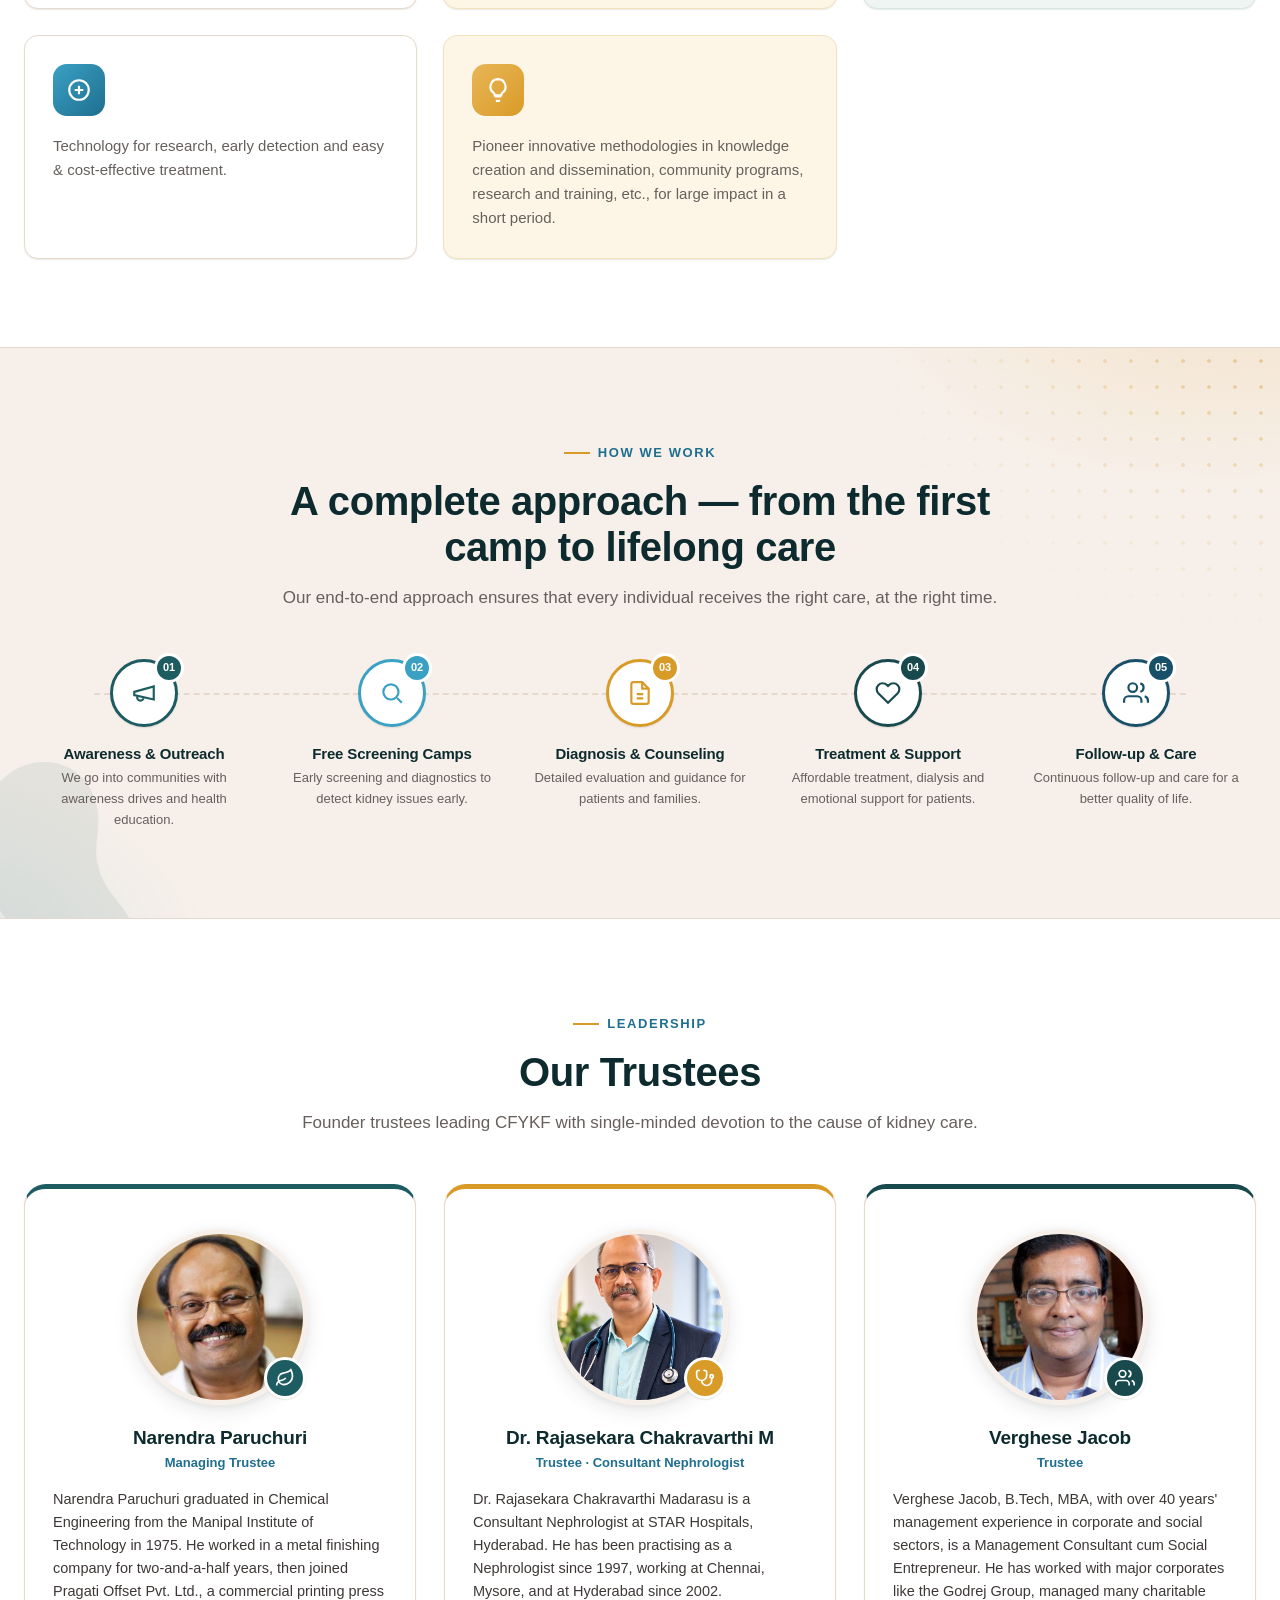
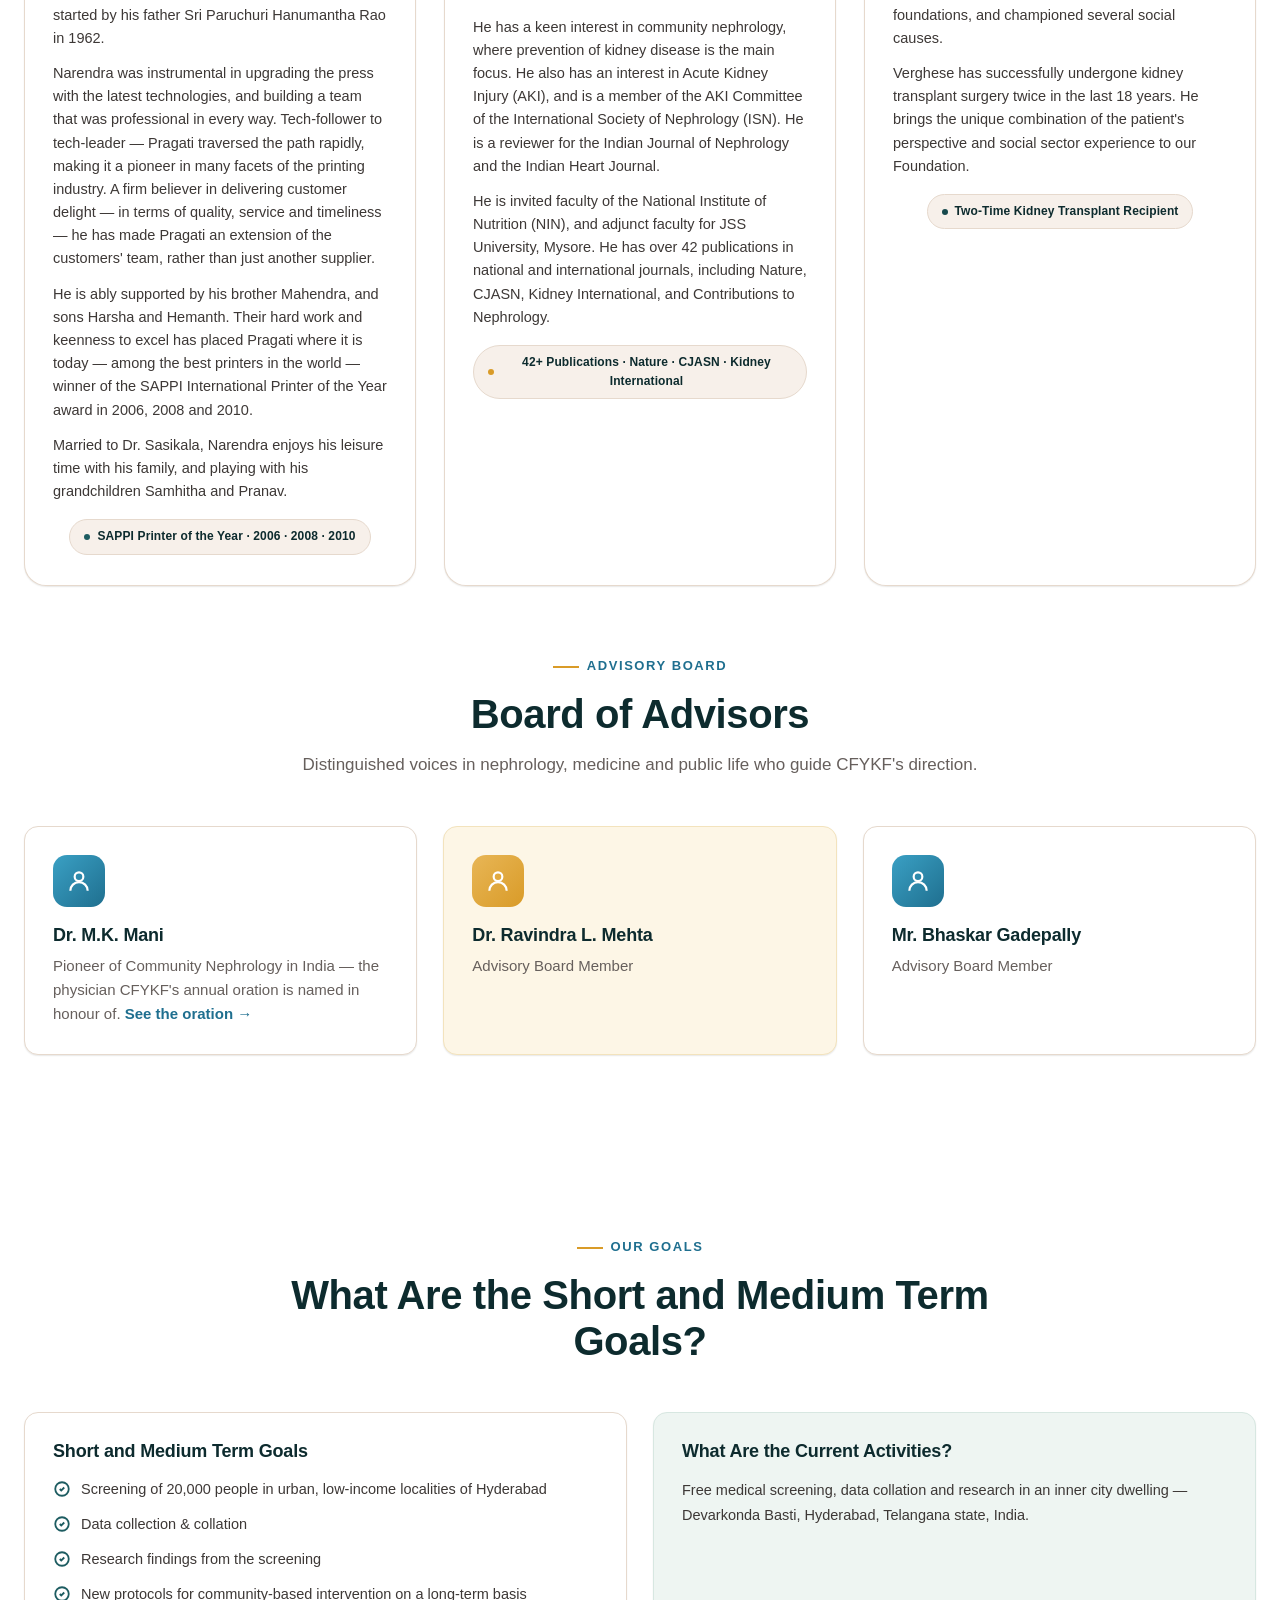
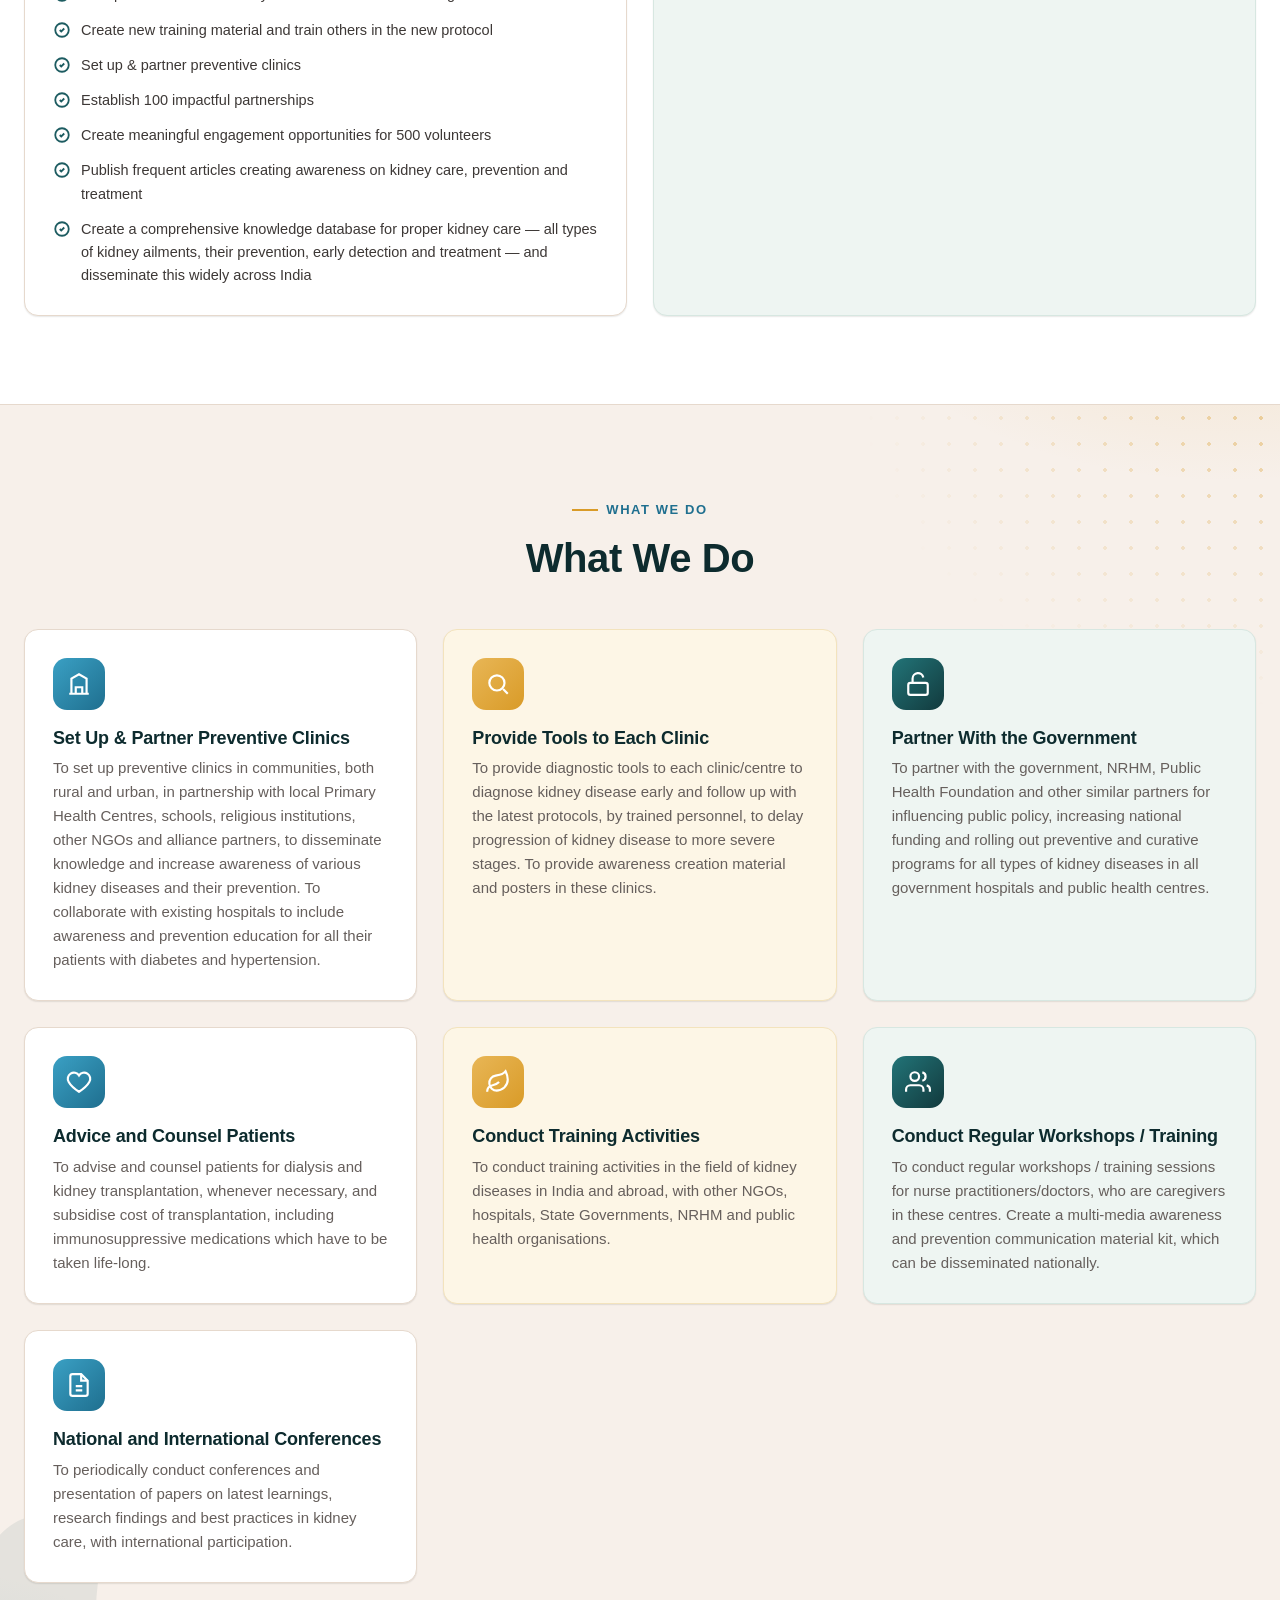
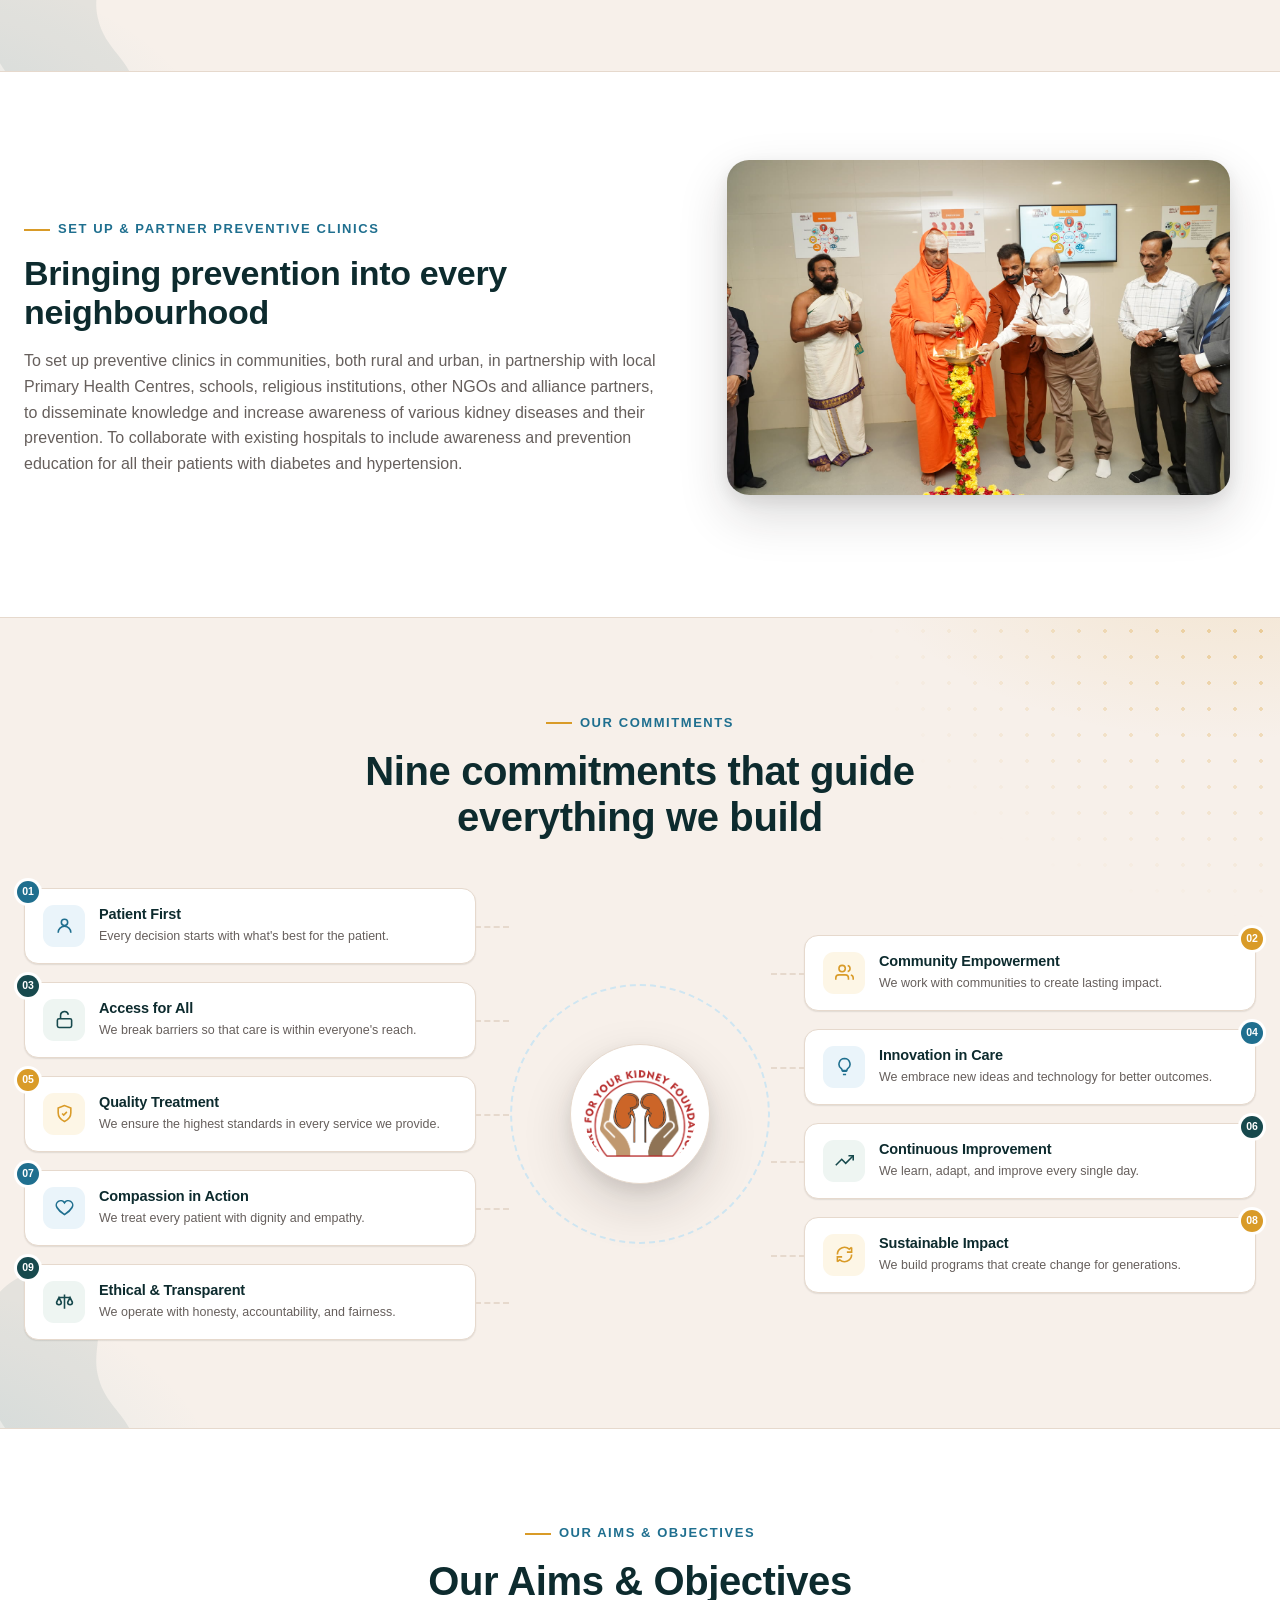
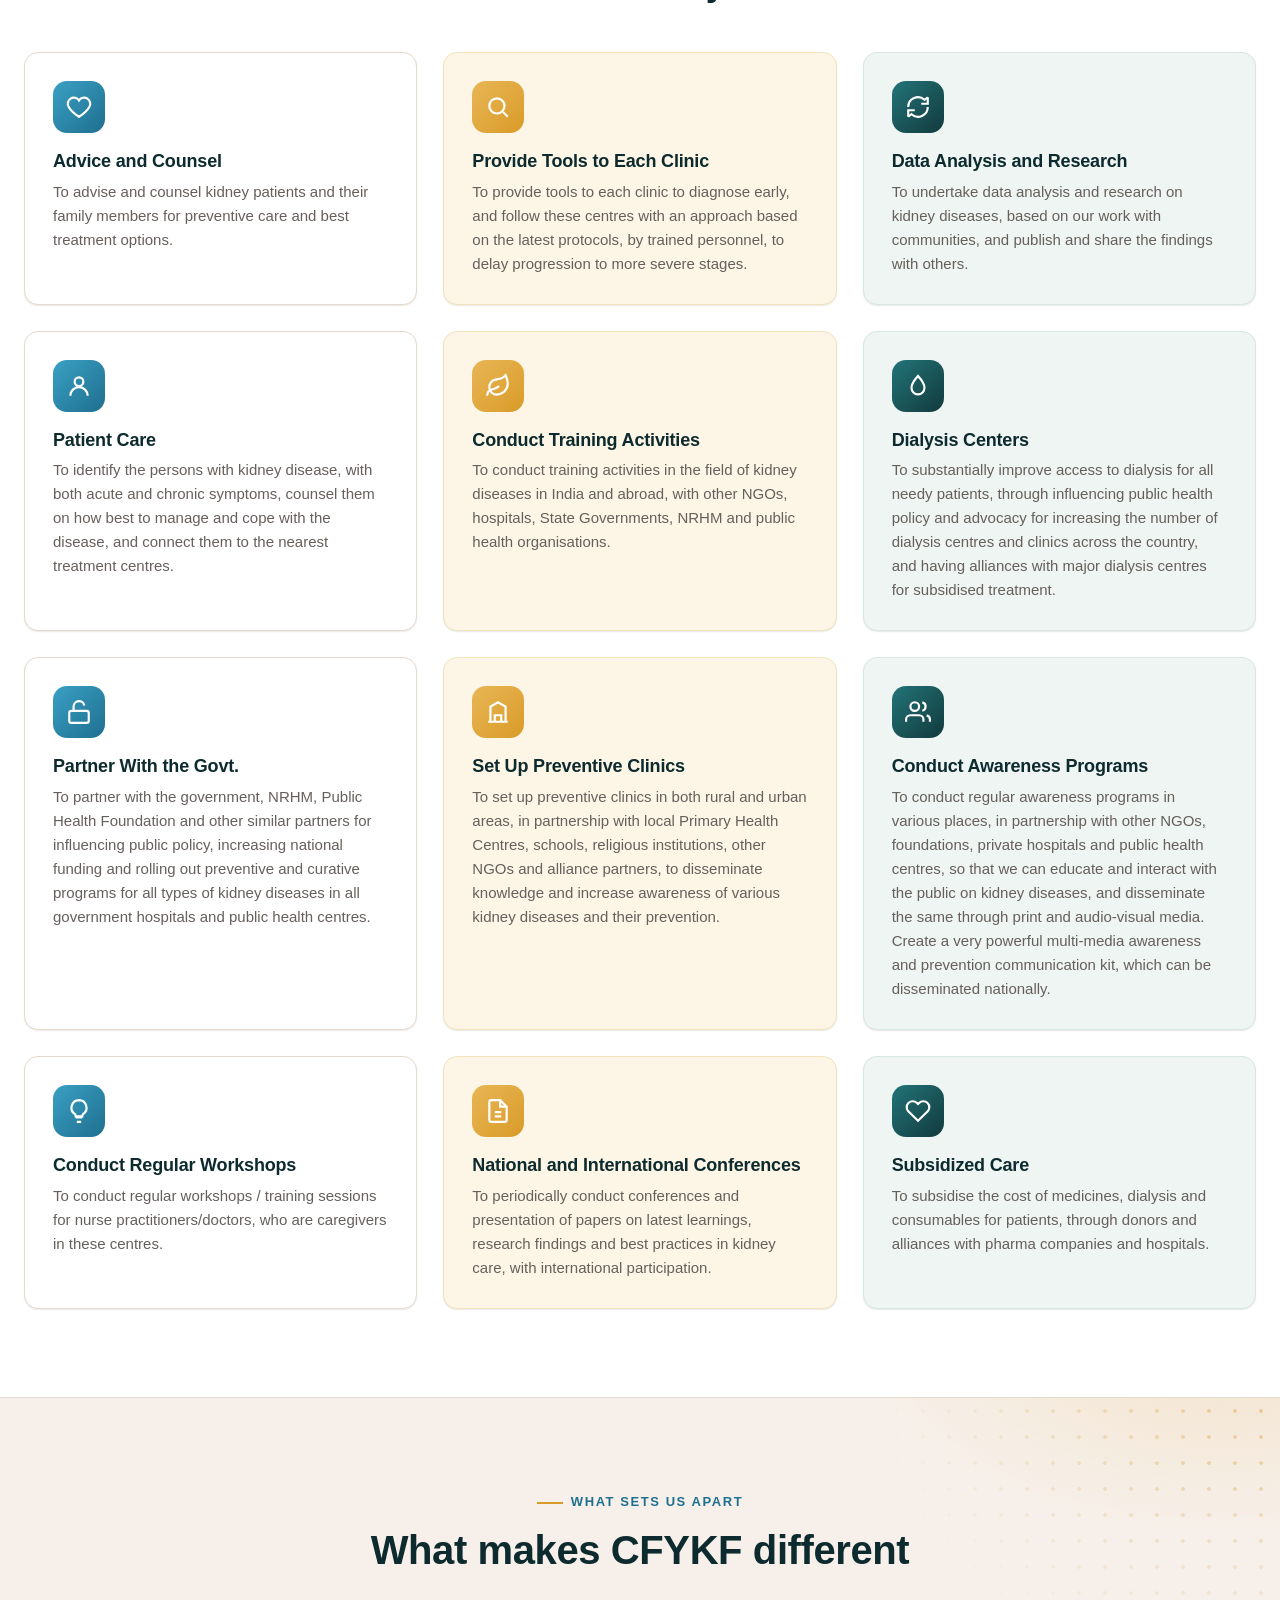
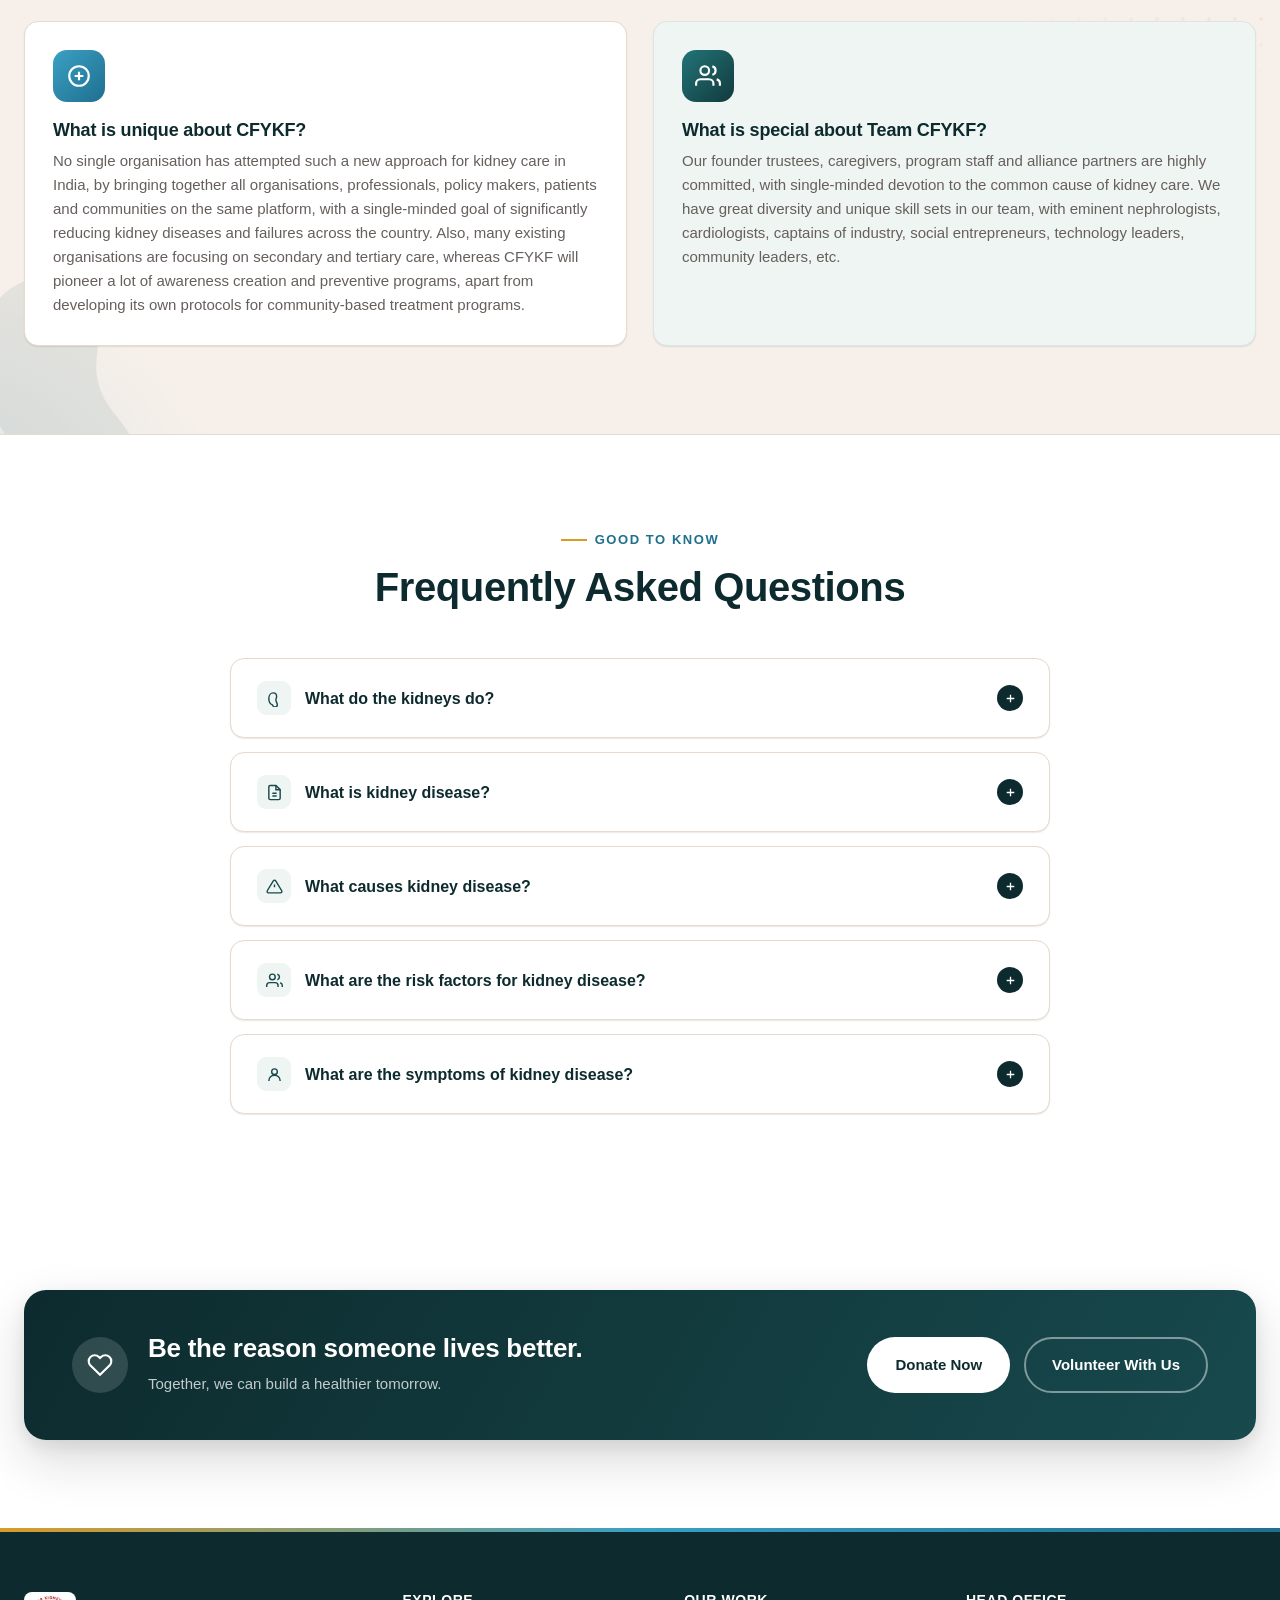
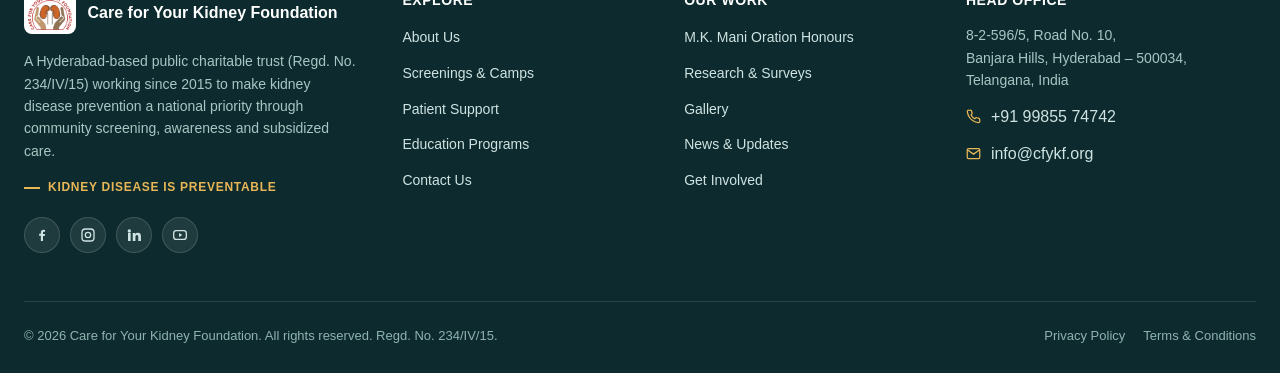
==== commit 5be86840: "Update contact number to +91 99855 74742 site-wide" ====
--- a/about.html
+++ b/about.html
@@ -5,15 +5,78 @@
 <meta name="viewport" content="width=device-width, initial-scale=1.0">
 <title>About Us | Care for Your Kidney Foundation</title>
 <meta name="description" content="Learn about CFYKF's mission, vision, trustees and advisory board — and the work we do to prevent kidney disease across India.">
+<link rel="canonical" href="https://cfykf.org/about.html">
+<meta name="robots" content="index, follow">
+<meta name="theme-color" content="#0d2b2e">
+<meta property="og:type" content="website">
+<meta property="og:site_name" content="Care for Your Kidney Foundation">
+<meta property="og:title" content="About Us | Care for Your Kidney Foundation">
+<meta property="og:description" content="Learn about CFYKF's mission, vision, trustees and advisory board — and the work we do to prevent kidney disease across India.">
+<meta property="og:url" content="https://cfykf.org/about.html">
+<meta property="og:image" content="https://cfykf.org/assets/images/shared/logo.png">
+<meta property="og:locale" content="en_IN">
+<meta name="twitter:card" content="summary_large_image">
+<meta name="twitter:title" content="About Us | Care for Your Kidney Foundation">
+<meta name="twitter:description" content="Learn about CFYKF's mission, vision, trustees and advisory board — and the work we do to prevent kidney disease across India.">
+<meta name="twitter:image" content="https://cfykf.org/assets/images/shared/logo.png">
+<link rel="apple-touch-icon" href="assets/images/shared/logo.png">
 <link rel="icon" href="assets/images/shared/logo.png">
 <link rel="stylesheet" href="css/styles.css">
+<script type="application/ld+json">
+{
+  "@context": "https://schema.org",
+  "@type": "NGO",
+  "@id": "https://cfykf.org/#organization",
+  "name": "Care for Your Kidney Foundation",
+  "alternateName": "CFYKF",
+  "url": "https://cfykf.org/",
+  "logo": "https://cfykf.org/assets/images/shared/logo.png",
+  "image": "https://cfykf.org/assets/images/shared/logo.png",
+  "description": "Care for Your Kidney Foundation (CFYKF) is a Hyderabad-based charitable trust working since 2015 to prevent kidney disease through community screening, awareness and subsidized treatment.",
+  "foundingDate": "2015",
+  "email": "info@cfykf.org",
+  "telephone": "+91-99855-74742",
+  "slogan": "Kidney Disease is Preventable",
+  "address": {
+    "@type": "PostalAddress",
+    "streetAddress": "8-2-596/5, Road No. 10, Banjara Hills",
+    "addressLocality": "Hyderabad",
+    "addressRegion": "Telangana",
+    "postalCode": "500034",
+    "addressCountry": "IN"
+  },
+  "areaServed": {
+    "@type": "City",
+    "name": "Hyderabad"
+  }
+}
+</script>
+<script type="application/ld+json">
+{
+  "@context": "https://schema.org",
+  "@type": "BreadcrumbList",
+  "itemListElement": [
+    {
+      "@type": "ListItem",
+      "position": 1,
+      "name": "Home",
+      "item": "https://cfykf.org/"
+    },
+    {
+      "@type": "ListItem",
+      "position": 2,
+      "name": "About Us"
+    }
+  ]
+}
+</script>
 </head>
 <body>
 
 <div class="header-topbar">
   <div class="topbar-wrap">
     <div class="htb-contacts">
-      <a href="tel:+919391059322"><span class="htb-ic"><svg viewBox="0 0 24 24" fill="none" stroke="currentColor" stroke-width="2"><path d="M22 16.9v3a2 2 0 0 1-2.2 2 19.8 19.8 0 0 1-8.6-3.1 19.5 19.5 0 0 1-6-6 19.8 19.8 0 0 1-3.1-8.6A2 2 0 0 1 4.1 2h3a2 2 0 0 1 2 1.7c.1.9.3 1.8.6 2.7a2 2 0 0 1-.5 2.1L8 9.7a16 16 0 0 0 6 6l1.2-1.2a2 2 0 0 1 2.1-.5c.9.3 1.8.5 2.7.6a2 2 0 0 1 1.7 2Z"/></svg></span><span>+91 93910 59322</span></a>
+      <a href="tel:+919985574742"><span class="htb-ic"><svg viewBox="0 0 24 24" fill="none" stroke="currentColor" stroke-width="2"><path d="M22 16.9v3a2 2 0 0 1-2.2 2 19.8 19.8 0 0 1-8.6-3.1 19.5 19.5 0 0 1-6-6 19.8 19.8 0 0 1-3.1-8.6A2 2 0 0 1 4.1 2h3a2 2 0 0 1 2 1.7c.1.9.3 1.8.6 2.7a2 2 0 0 1-.5 2.1L8 9.7a16 16 0 0 0 6 6l1.2-1.2a2 2 0 0 1 2.1-.5c.9.3 1.8.5 2.7.6a2 2 0 0 1 1.7 2Z"/></svg></span><span>+91 99855 74742</span></a>
       <a href="mailto:info@cfykf.org"><span class="htb-ic"><svg viewBox="0 0 24 24" fill="none" stroke="currentColor" stroke-width="2"><rect x="2" y="4" width="20" height="16" rx="2"/><path d="m22 6-10 7L2 6"/></svg></span><span>info@cfykf.org</span></a>
     </div>
     <div class="htb-right">
@@ -65,9 +128,9 @@
       <a href="contact.html" class="nav-contact-link"><svg class="nl-ic" viewBox="0 0 24 24" fill="none" stroke="currentColor" stroke-width="2"><path d="M22 16.9v3a2 2 0 0 1-2.2 2 19.8 19.8 0 0 1-8.6-3.1 19.5 19.5 0 0 1-6-6 19.8 19.8 0 0 1-3.1-8.6A2 2 0 0 1 4.1 2h3a2 2 0 0 1 2 1.7c.1.9.3 1.8.6 2.7a2 2 0 0 1-.5 2.1L8 9.7a16 16 0 0 0 6 6l1.2-1.2a2 2 0 0 1 2.1-.5c.9.3 1.8.5 2.7.6a2 2 0 0 1 1.7 2Z"/></svg>Contact Us</a>
             
         <div class="nav-links-contact">
-          <a href="tel:+919391059322" class="nlc-item">
+          <a href="tel:+919985574742" class="nlc-item">
             <span class="nlc-ic"><svg viewBox="0 0 24 24" fill="none" stroke="currentColor" stroke-width="2"><path d="M22 16.9v3a2 2 0 0 1-2.2 2 19.8 19.8 0 0 1-8.6-3.1 19.5 19.5 0 0 1-6-6 19.8 19.8 0 0 1-3.1-8.6A2 2 0 0 1 4.1 2h3a2 2 0 0 1 2 1.7c.1.9.3 1.8.6 2.7a2 2 0 0 1-.5 2.1L8 9.7a16 16 0 0 0 6 6l1.2-1.2a2 2 0 0 1 2.1-.5c.9.3 1.8.5 2.7.6a2 2 0 0 1 1.7 2Z"/></svg></span>
-            <div><b>Call Us</b><span>+91 93910 59322</span></div>
+            <div><b>Call Us</b><span>+91 99855 74742</span></div>
           </a>
           <a href="mailto:info@cfykf.org" class="nlc-item">
             <span class="nlc-ic"><svg viewBox="0 0 24 24" fill="none" stroke="currentColor" stroke-width="2"><rect x="2" y="4" width="20" height="16" rx="2"/><path d="m22 6-10 7L2 6"/></svg></span>
@@ -756,7 +819,7 @@
       <div>
         <h4>Head Office</h4>
         <p>8-2-596/5, Road No. 10,<br>Banjara Hills, Hyderabad – 500034,<br>Telangana, India</p>
-        <div class="footer-contact-row"><svg viewBox="0 0 24 24" fill="none" stroke="currentColor" stroke-width="2"><path d="M22 16.9v3a2 2 0 0 1-2.2 2 19.8 19.8 0 0 1-8.6-3.1 19.5 19.5 0 0 1-6-6 19.8 19.8 0 0 1-3.1-8.6A2 2 0 0 1 4.1 2h3a2 2 0 0 1 2 1.7c.1.9.3 1.8.6 2.7a2 2 0 0 1-.5 2.1L8 9.7a16 16 0 0 0 6 6l1.2-1.2a2 2 0 0 1 2.1-.5c.9.3 1.8.5 2.7.6a2 2 0 0 1 1.7 2Z"/></svg><span>+91 93910 59322 · +91 82473 43096</span></div>
+        <div class="footer-contact-row"><svg viewBox="0 0 24 24" fill="none" stroke="currentColor" stroke-width="2"><path d="M22 16.9v3a2 2 0 0 1-2.2 2 19.8 19.8 0 0 1-8.6-3.1 19.5 19.5 0 0 1-6-6 19.8 19.8 0 0 1-3.1-8.6A2 2 0 0 1 4.1 2h3a2 2 0 0 1 2 1.7c.1.9.3 1.8.6 2.7a2 2 0 0 1-.5 2.1L8 9.7a16 16 0 0 0 6 6l1.2-1.2a2 2 0 0 1 2.1-.5c.9.3 1.8.5 2.7.6a2 2 0 0 1 1.7 2Z"/></svg><span>+91 99855 74742</span></div>
         <div class="footer-contact-row"><svg viewBox="0 0 24 24" fill="none" stroke="currentColor" stroke-width="2"><rect x="2" y="4" width="20" height="16" rx="2"/><path d="m22 6-10 7L2 6"/></svg><span>info@cfykf.org</span></div>
       </div>
     </div>
--- a/css/styles.css
+++ b/css/styles.css
@@ -367,9 +367,10 @@
      panel — the desktop hover-flyout CSS above doesn't apply on touch, so
      visibility is driven entirely by the JS-toggled .open class here. */
   .nav-dropdown-trigger{
-    width:100%; height:auto; padding:14px 18px; justify-content:space-between; gap:12px; font-size:14.5px;
+    width:100%; height:auto; padding:14px 18px; justify-content:flex-start; gap:12px; font-size:14.5px;
   }
   .nav-dropdown-trigger .nl-ic{ margin-right:0; }
+  .nav-dropdown-trigger .nav-dropdown-caret{ margin-left:auto; }
   .nav-dropdown-trigger.active{ background:var(--brand-900); color:#fff; }
   .nav-dropdown-trigger.active .nl-ic{ opacity:1; }
   .nav-dropdown-menu{
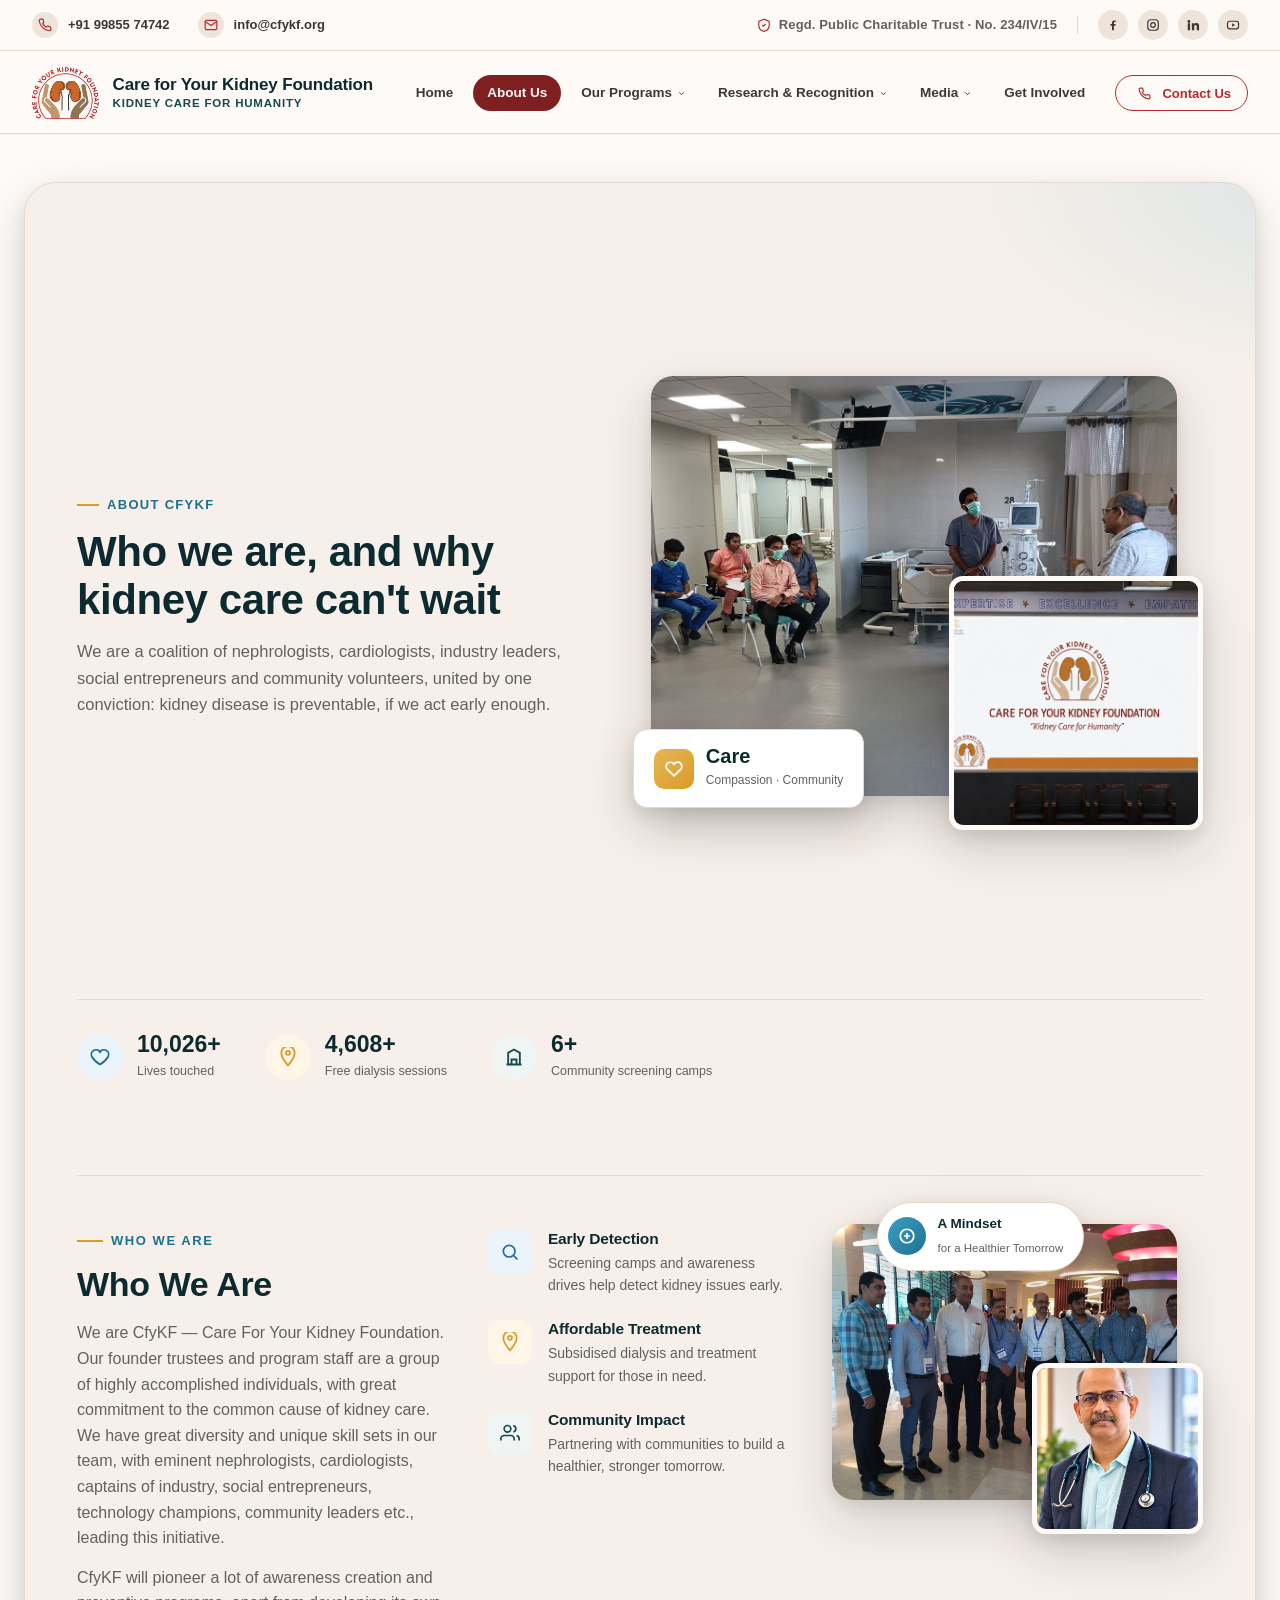
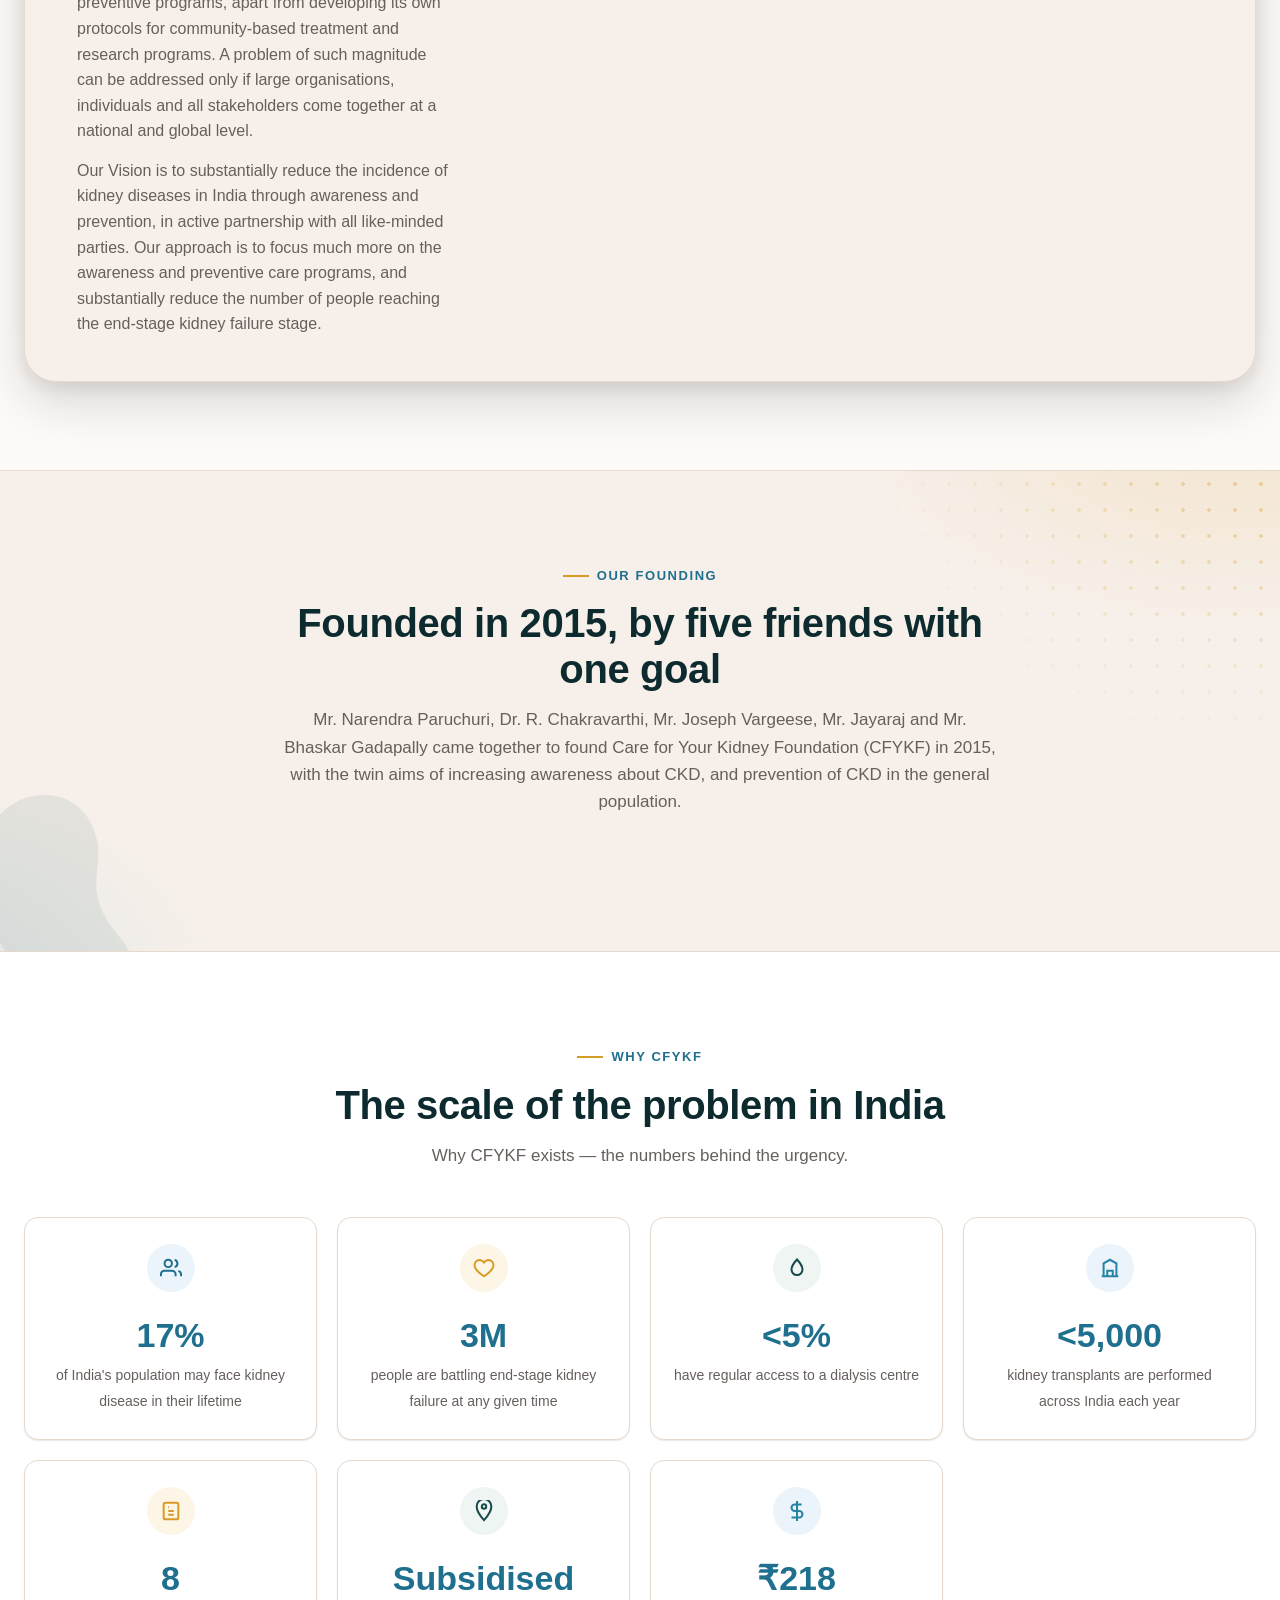
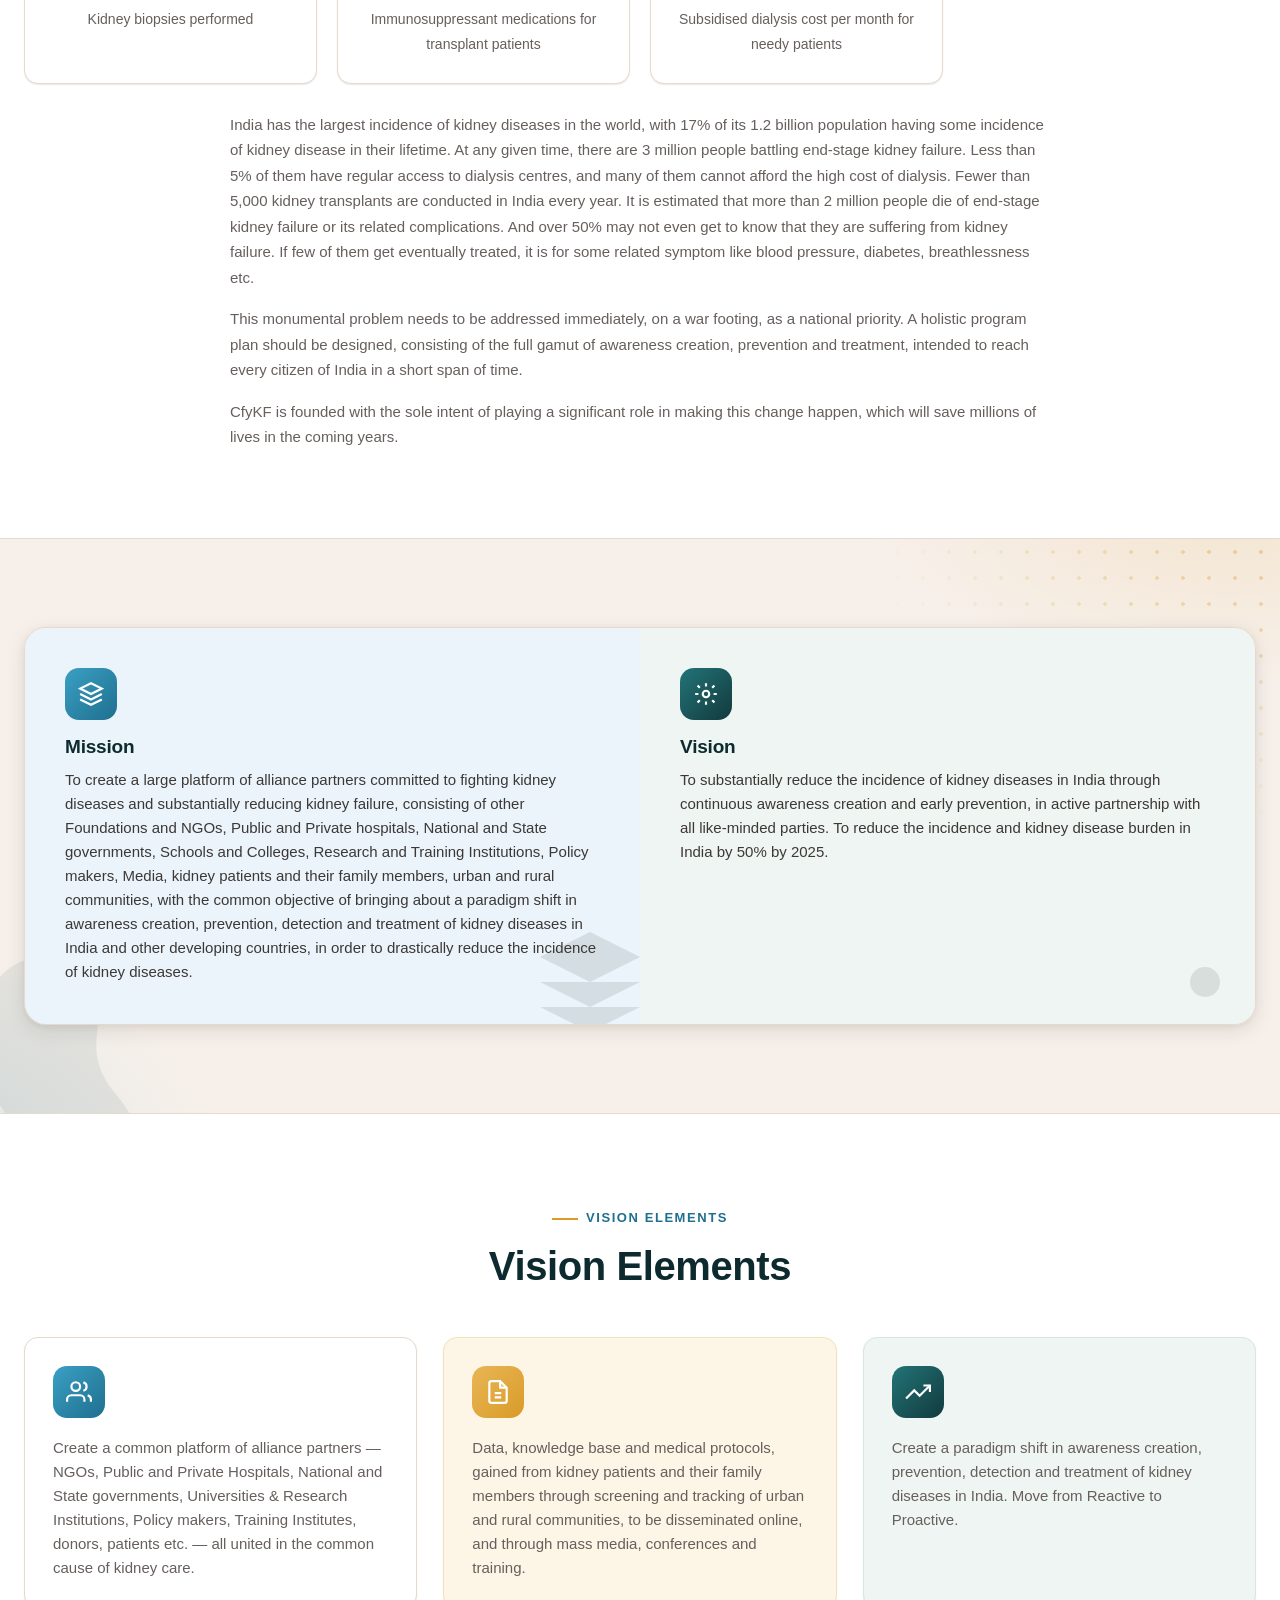
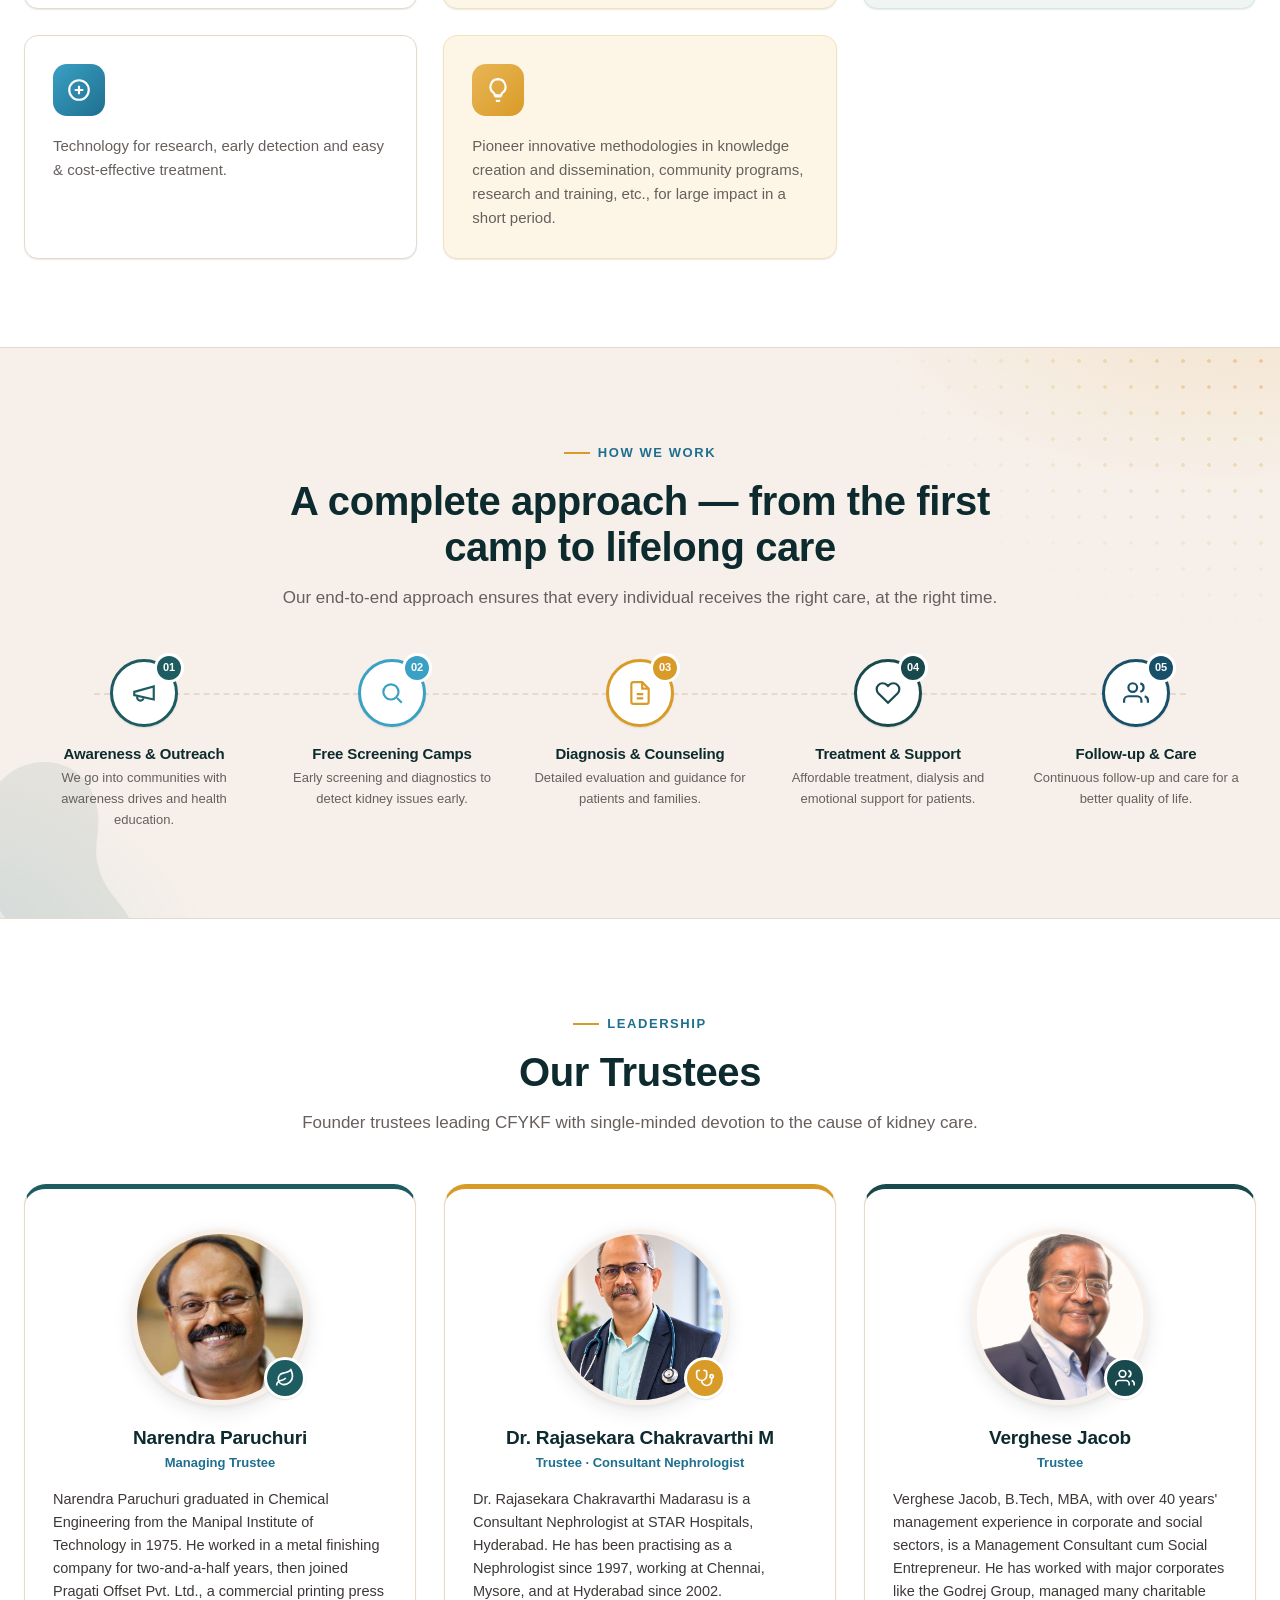
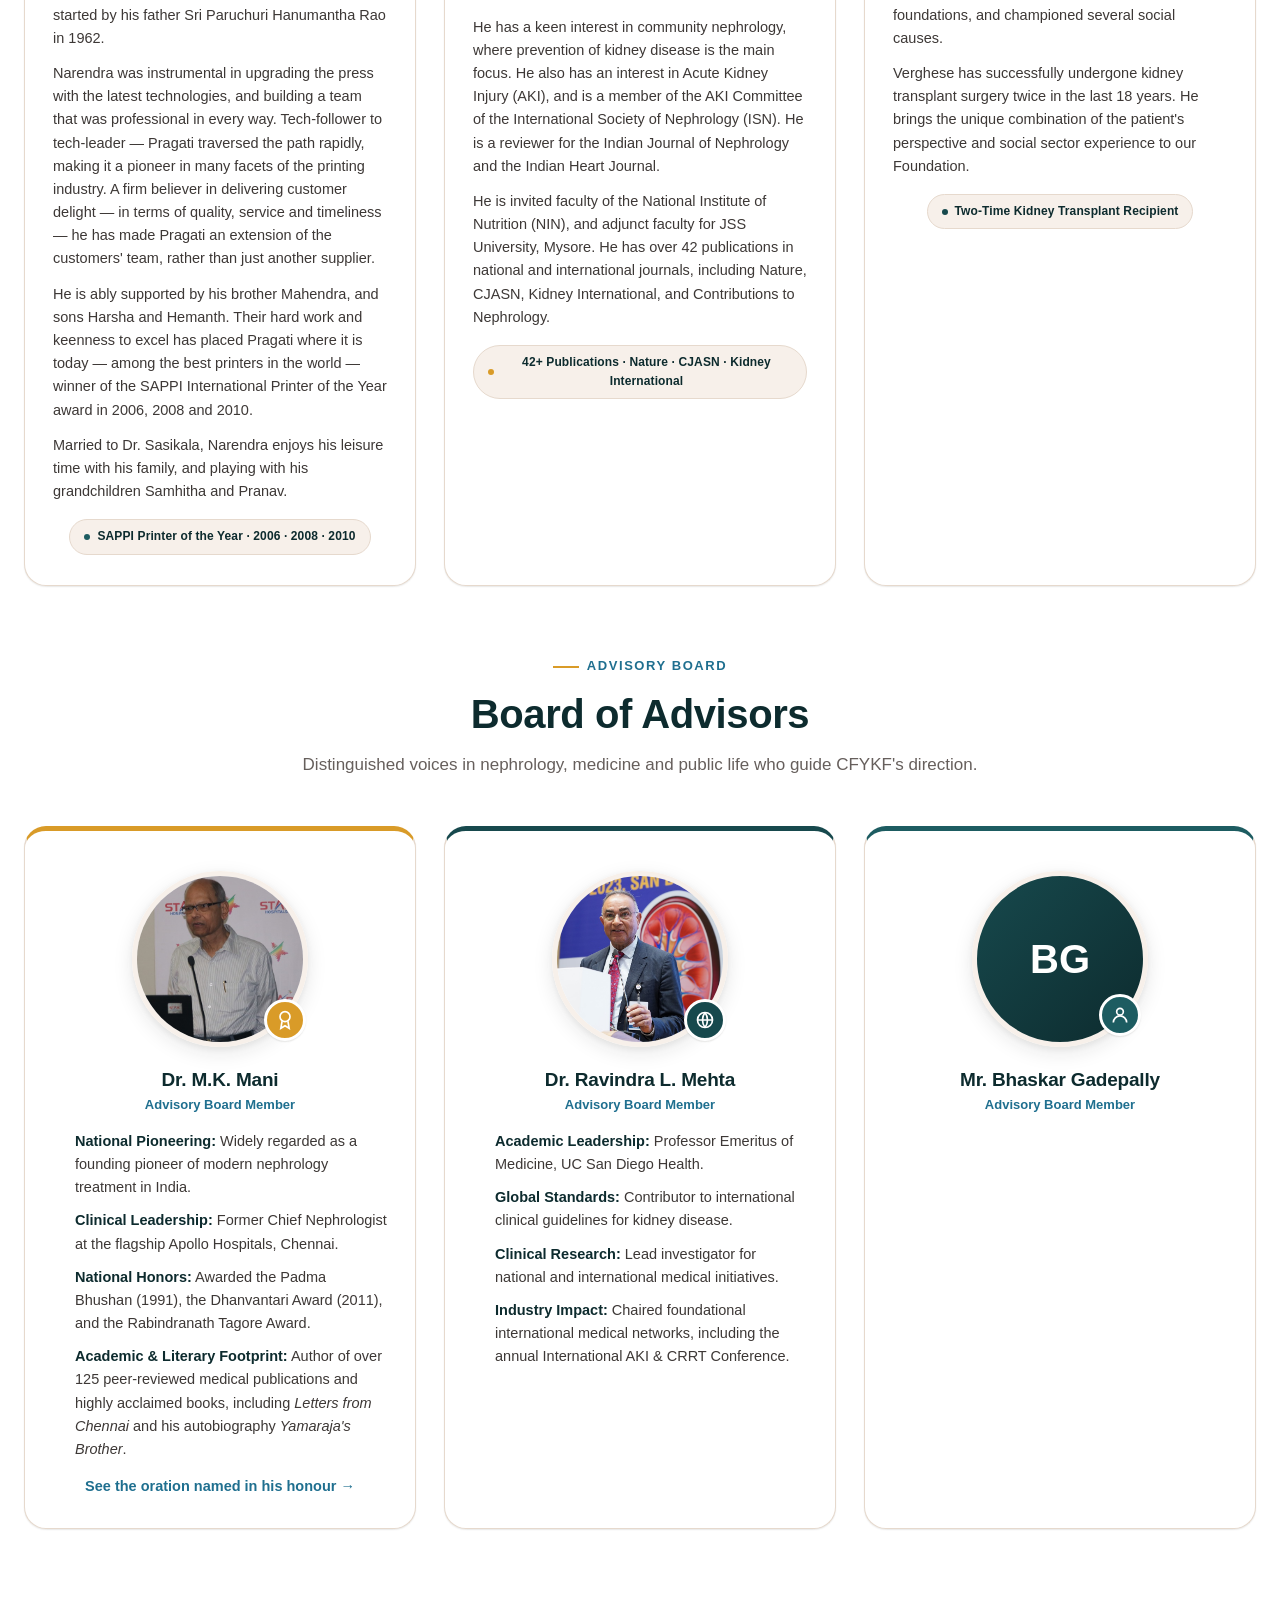
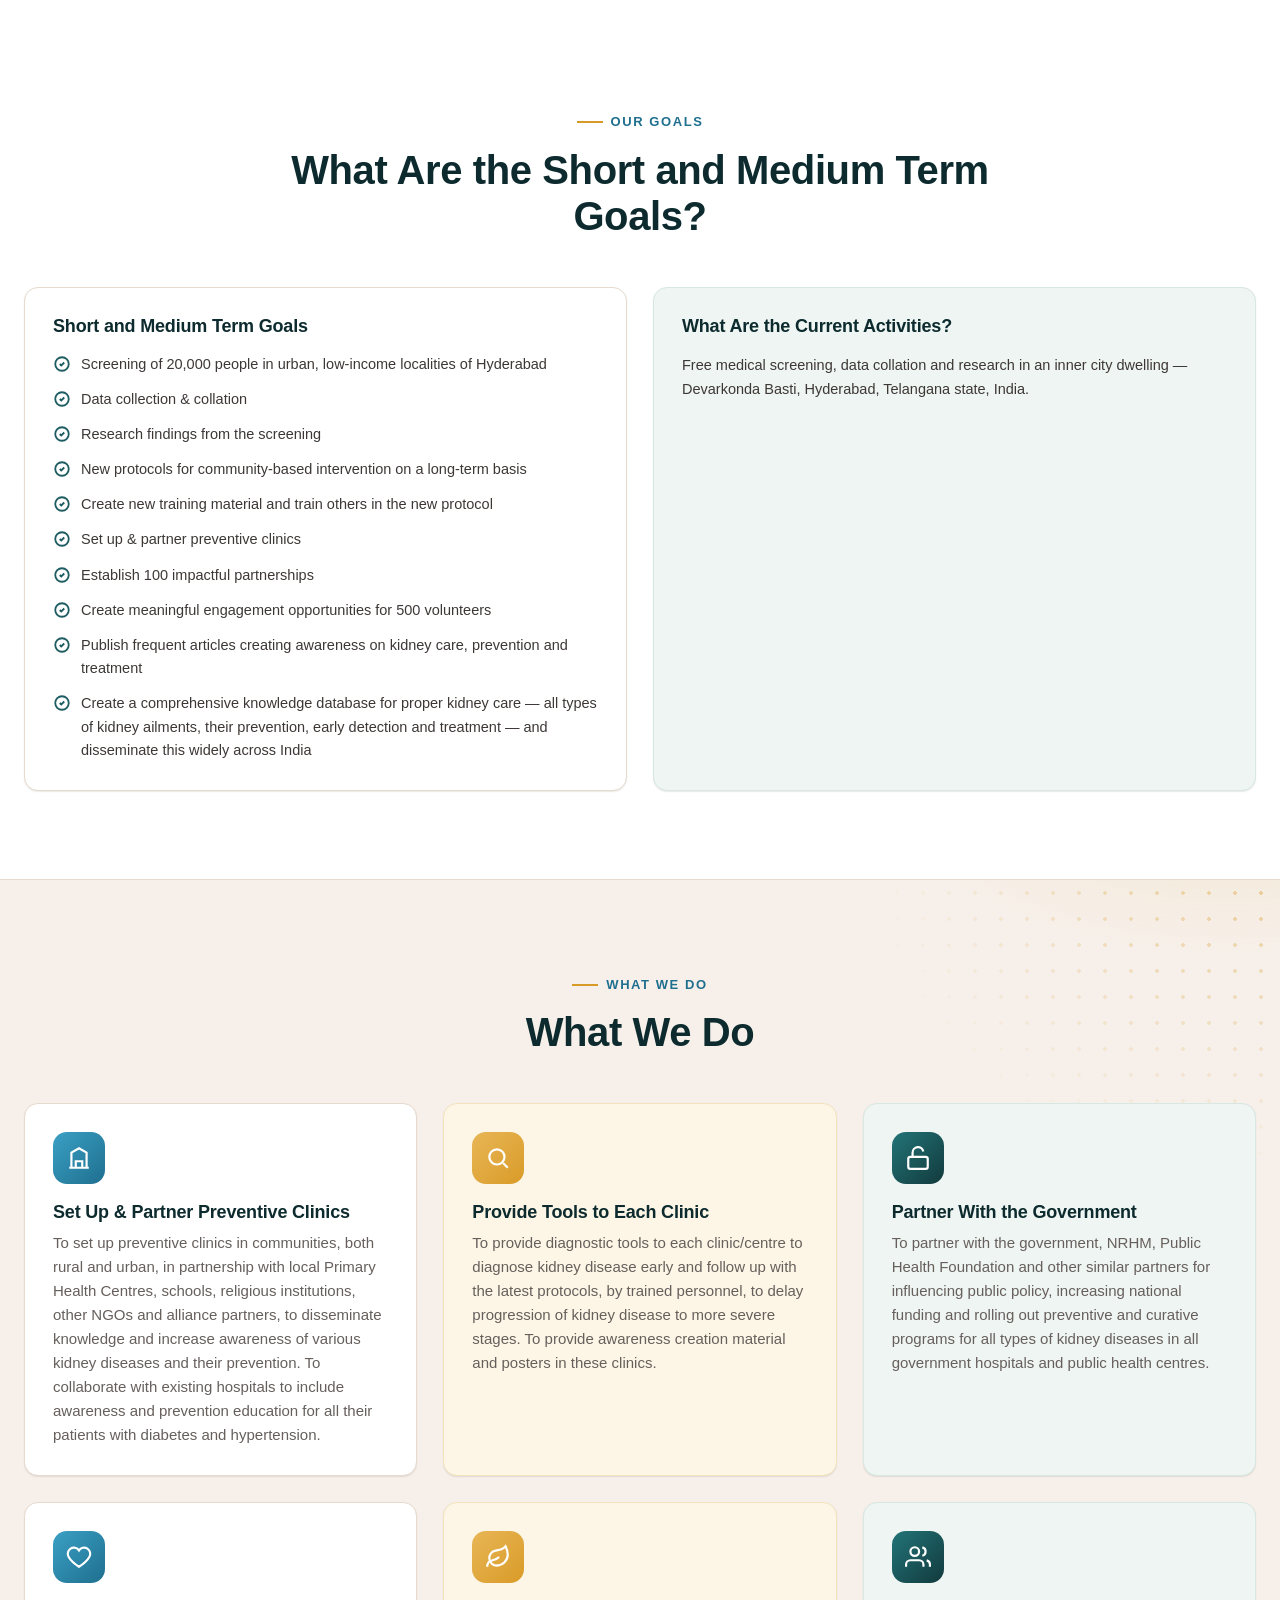
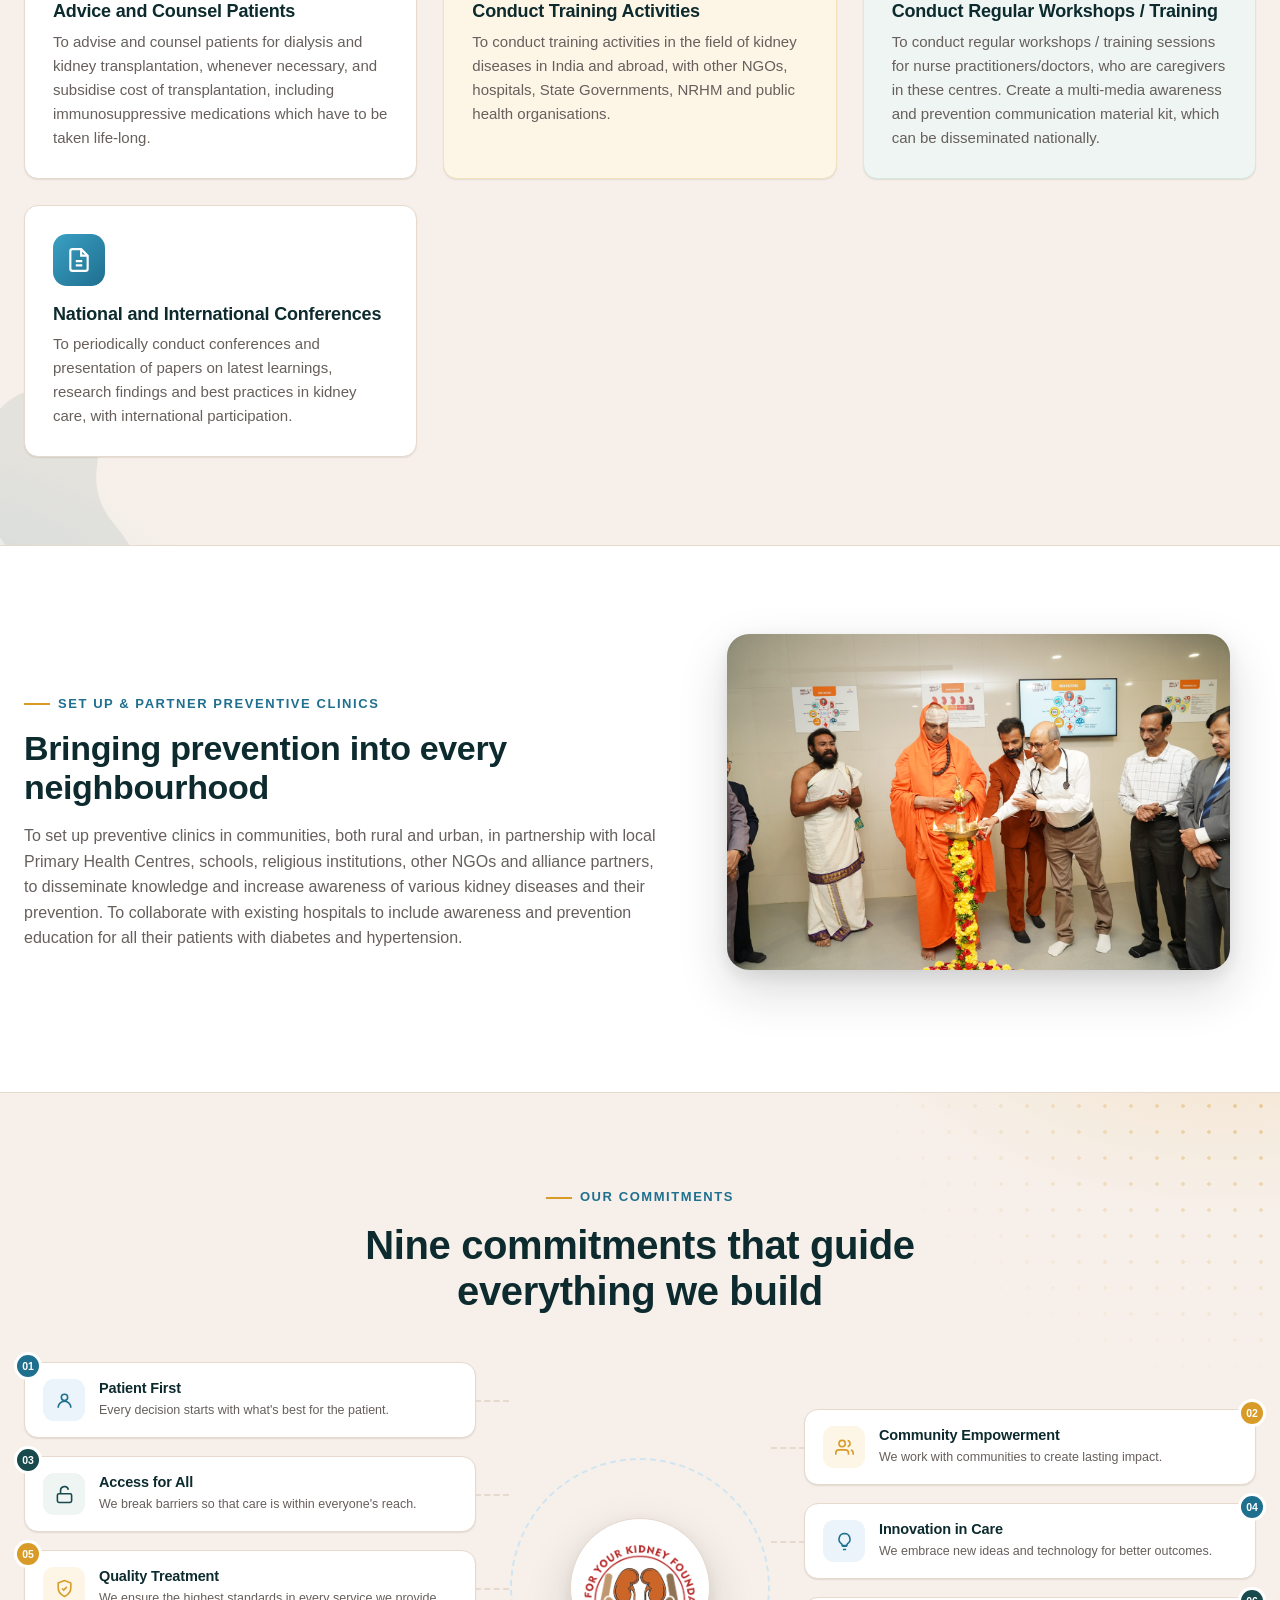
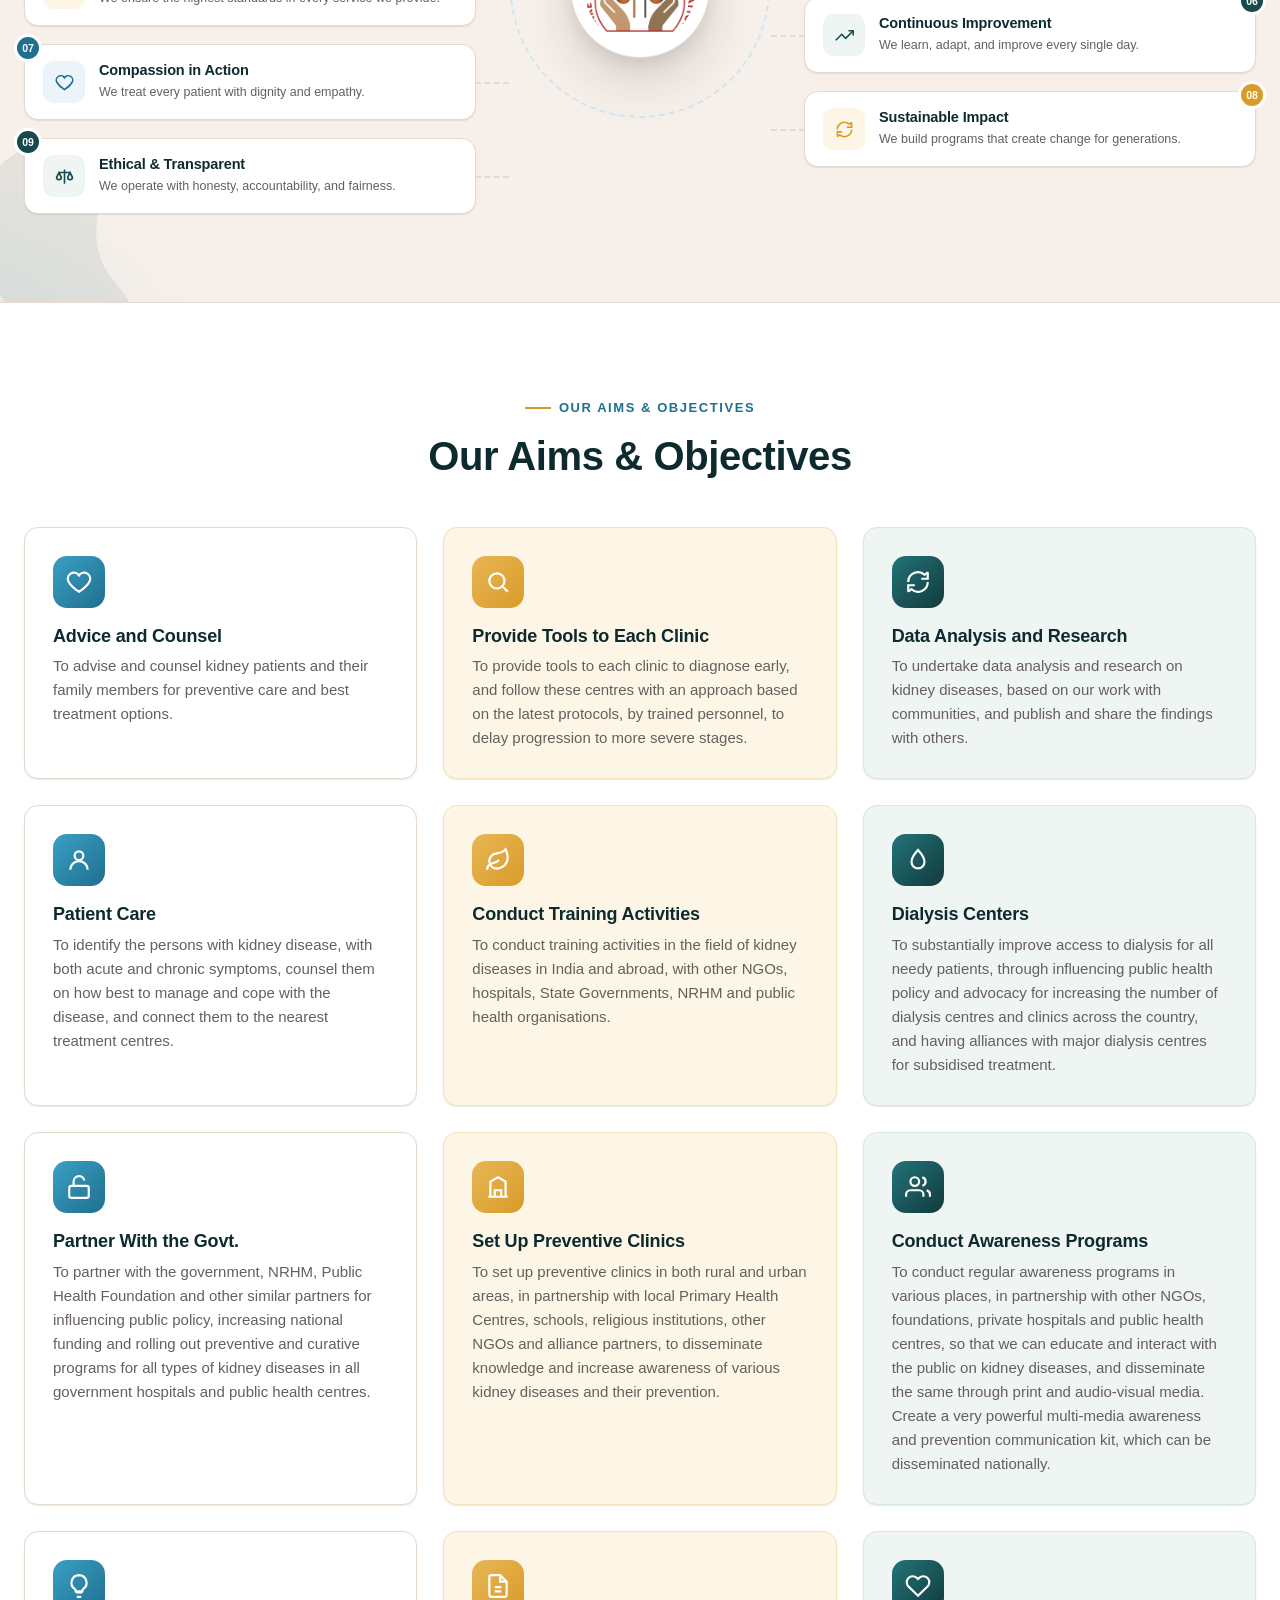
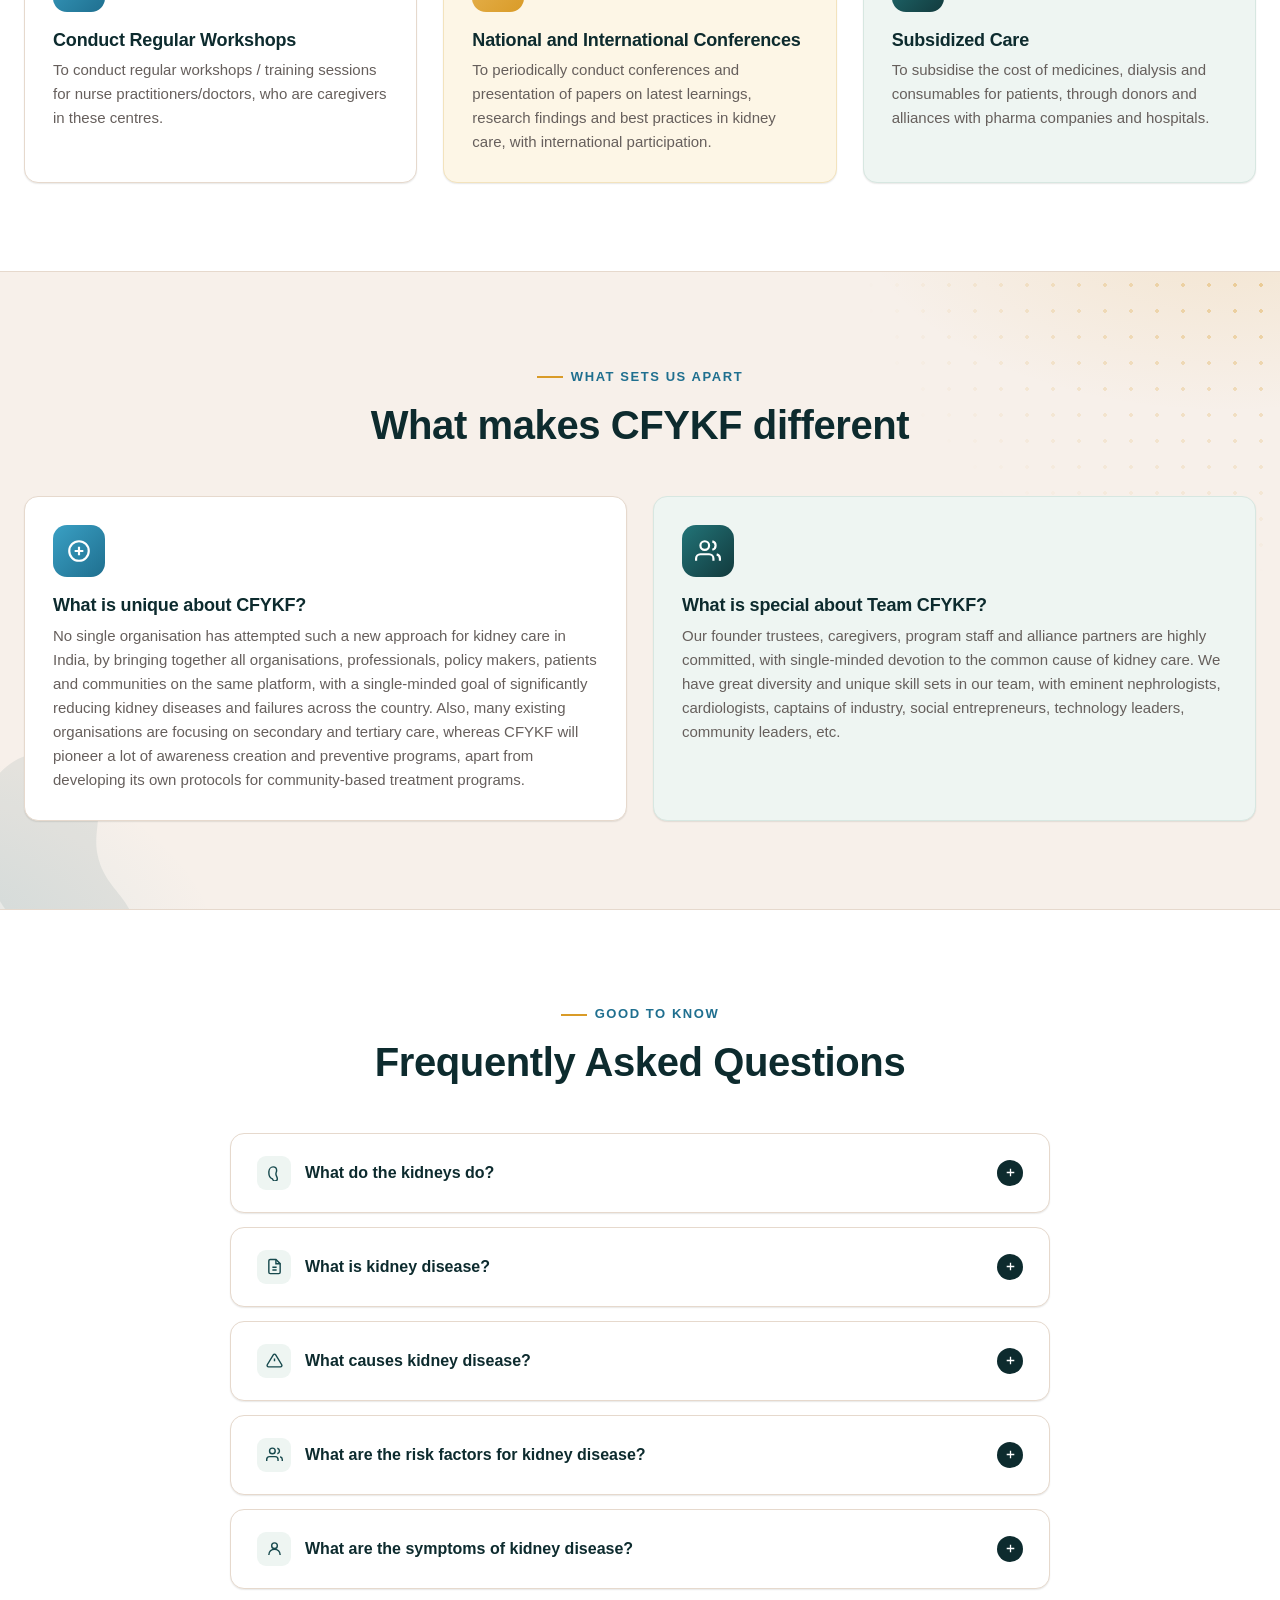
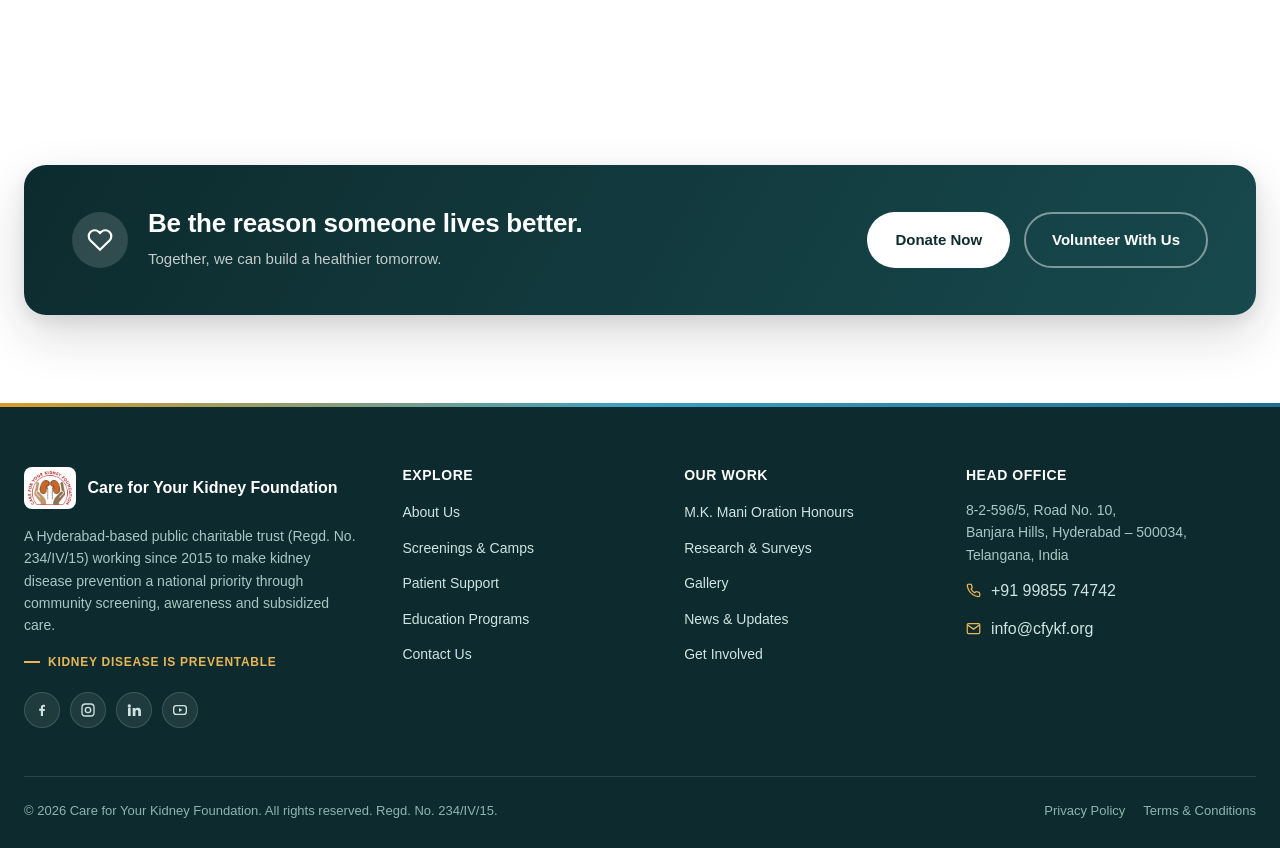
==== commit 73416827: "Added Mk mani and Mehta Images" ====
--- a/about.html
+++ b/about.html
@@ -33,6 +33,7 @@
   "logo": "https://cfykf.org/assets/images/shared/logo.png",
   "image": "https://cfykf.org/assets/images/shared/logo.png",
   "description": "Care for Your Kidney Foundation (CFYKF) is a Hyderabad-based charitable trust working since 2015 to prevent kidney disease through community screening, awareness and subsidized treatment.",
+  "disambiguatingDescription": "An independent Hyderabad, India-based kidney disease charity (Regd. Public Charitable Trust No. 234/IV/15) — not affiliated with the U.S. National Kidney Foundation.",
   "foundingDate": "2015",
   "email": "info@cfykf.org",
   "telephone": "+91-99855-74742",
@@ -444,21 +445,49 @@
       <h2>Board of Advisors</h2>
       <p>Distinguished voices in nephrology, medicine and public life who guide CFYKF's direction.</p>
     </div>
-    <div class="grid grid-3 reveal">
-      <div class="card">
-        <div class="icon"><svg viewBox="0 0 24 24" fill="none" stroke="currentColor" stroke-width="2"><circle cx="12" cy="8" r="4"/><path d="M4 21c0-4.4 3.6-8 8-8s8 3.6 8 8"/></svg></div>
+    <div class="trustee-grid reveal">
+      <div class="trustee-card" style="--accent:var(--gold-500);">
+        <div class="tc-avatar">
+          <img src="assets/images/about_team/MK_Mani.png" alt="Dr. M.K. Mani">
+          <span class="tc-badge" title="Advisory Board Member">
+            <svg viewBox="0 0 24 24" fill="none" stroke="currentColor" stroke-width="2"><circle cx="12" cy="8" r="6"/><path d="M8.5 13.5 7 22l5-3 5 3-1.5-8.5"/></svg>
+          </span>
+        </div>
         <h3>Dr. M.K. Mani</h3>
-        <p>Pioneer of Community Nephrology in India — the physician CFYKF's annual oration is named in honour of. <a href="honour-oration.html" style="color:var(--maroon-700);font-weight:700;">See the oration →</a></p>
-      </div>
-      <div class="card tint-gold">
-        <div class="icon"><svg viewBox="0 0 24 24" fill="none" stroke="currentColor" stroke-width="2"><circle cx="12" cy="8" r="4"/><path d="M4 21c0-4.4 3.6-8 8-8s8 3.6 8 8"/></svg></div>
+        <div class="role">Advisory Board Member</div>
+        <ul class="tc-list">
+          <li><strong>National Pioneering:</strong> Widely regarded as a founding pioneer of modern nephrology treatment in India.</li>
+          <li><strong>Clinical Leadership:</strong> Former Chief Nephrologist at the flagship Apollo Hospitals, Chennai.</li>
+          <li><strong>National Honors:</strong> Awarded the Padma Bhushan (1991), the Dhanvantari Award (2011), and the Rabindranath Tagore Award.</li>
+          <li><strong>Academic &amp; Literary Footprint:</strong> Author of over 125 peer-reviewed medical publications and highly acclaimed books, including <em>Letters from Chennai</em> and his autobiography <em>Yamaraja's Brother</em>.</li>
+        </ul>
+        <p style="text-align:center;"><a href="honour-oration.html" style="color:var(--maroon-700);font-weight:700;">See the oration named in his honour →</a></p>
+      </div>
+      <div class="trustee-card" style="--accent:var(--teal-700);">
+        <div class="tc-avatar">
+          <img src="assets/images/about_team/Ravindra_Mehta.png" alt="Dr. Ravindra L. Mehta">
+          <span class="tc-badge" title="Advisory Board Member">
+            <svg viewBox="0 0 24 24" fill="none" stroke="currentColor" stroke-width="2"><circle cx="12" cy="12" r="9"/><path d="M3 12h18M12 3a15 15 0 0 1 0 18M12 3a15 15 0 0 0 0 18"/></svg>
+          </span>
+        </div>
         <h3>Dr. Ravindra L. Mehta</h3>
-        <p>Advisory Board Member</p>
-      </div>
-      <div class="card">
-        <div class="icon"><svg viewBox="0 0 24 24" fill="none" stroke="currentColor" stroke-width="2"><circle cx="12" cy="8" r="4"/><path d="M4 21c0-4.4 3.6-8 8-8s8 3.6 8 8"/></svg></div>
+        <div class="role">Advisory Board Member</div>
+        <ul class="tc-list">
+          <li><strong>Academic Leadership:</strong> Professor Emeritus of Medicine, UC San Diego Health.</li>
+          <li><strong>Global Standards:</strong> Contributor to international clinical guidelines for kidney disease.</li>
+          <li><strong>Clinical Research:</strong> Lead investigator for national and international medical initiatives.</li>
+          <li><strong>Industry Impact:</strong> Chaired foundational international medical networks, including the annual International AKI &amp; CRRT Conference.</li>
+        </ul>
+      </div>
+      <div class="trustee-card" style="--accent:var(--teal-600);">
+        <div class="tc-avatar mono">
+          BG
+          <span class="tc-badge" title="Advisory Board Member">
+            <svg viewBox="0 0 24 24" fill="none" stroke="currentColor" stroke-width="2"><circle cx="12" cy="8" r="4"/><path d="M4 21c0-4.4 3.6-8 8-8s8 3.6 8 8"/></svg>
+          </span>
+        </div>
         <h3>Mr. Bhaskar Gadepally</h3>
-        <p>Advisory Board Member</p>
+        <div class="role">Advisory Board Member</div>
       </div>
     </div>
   </div>
--- a/css/styles.css
+++ b/css/styles.css
@@ -1312,6 +1312,12 @@
 .trustee-card .role{ font-size:13px; color:var(--maroon-700); font-weight:700; margin-top:4px; }
 .trustee-card p{ margin-top:14px; font-size:14.5px; line-height:1.6; color:var(--ink-700); text-align:left; }
 .trustee-card .lr-fact{ margin-top:16px; }
+.tc-list{
+  display:flex; flex-direction:column; gap:10px; margin-top:14px; padding-left:20px;
+  font-size:14.5px; line-height:1.6; color:var(--ink-700); text-align:left;
+}
+.tc-list li{ padding-left:2px; }
+.tc-list strong{ color:var(--teal-900); }
 @media (max-width:900px){ .trustee-grid{ grid-template-columns:1fr; max-width:440px; margin:0 auto; } }
 .lr-fact{
   display:inline-flex; align-items:center; gap:7px; padding:7px 14px;
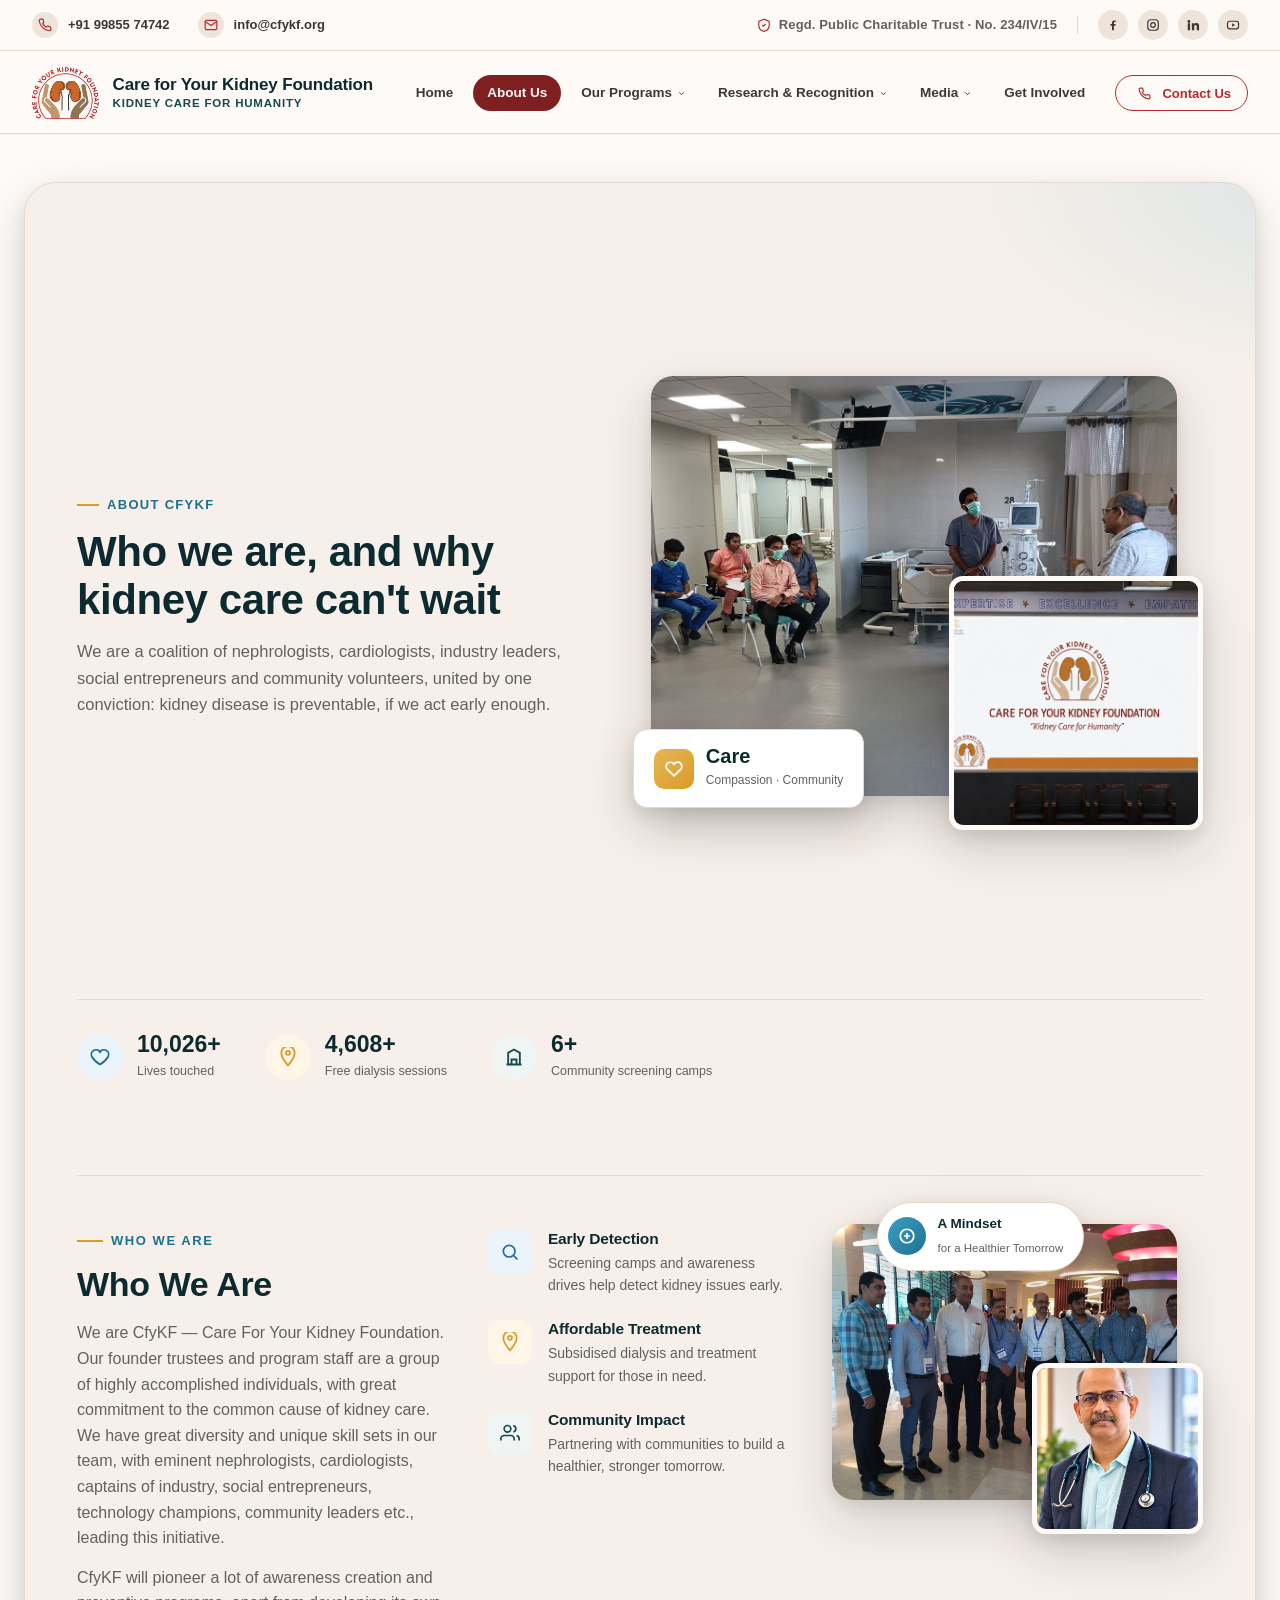
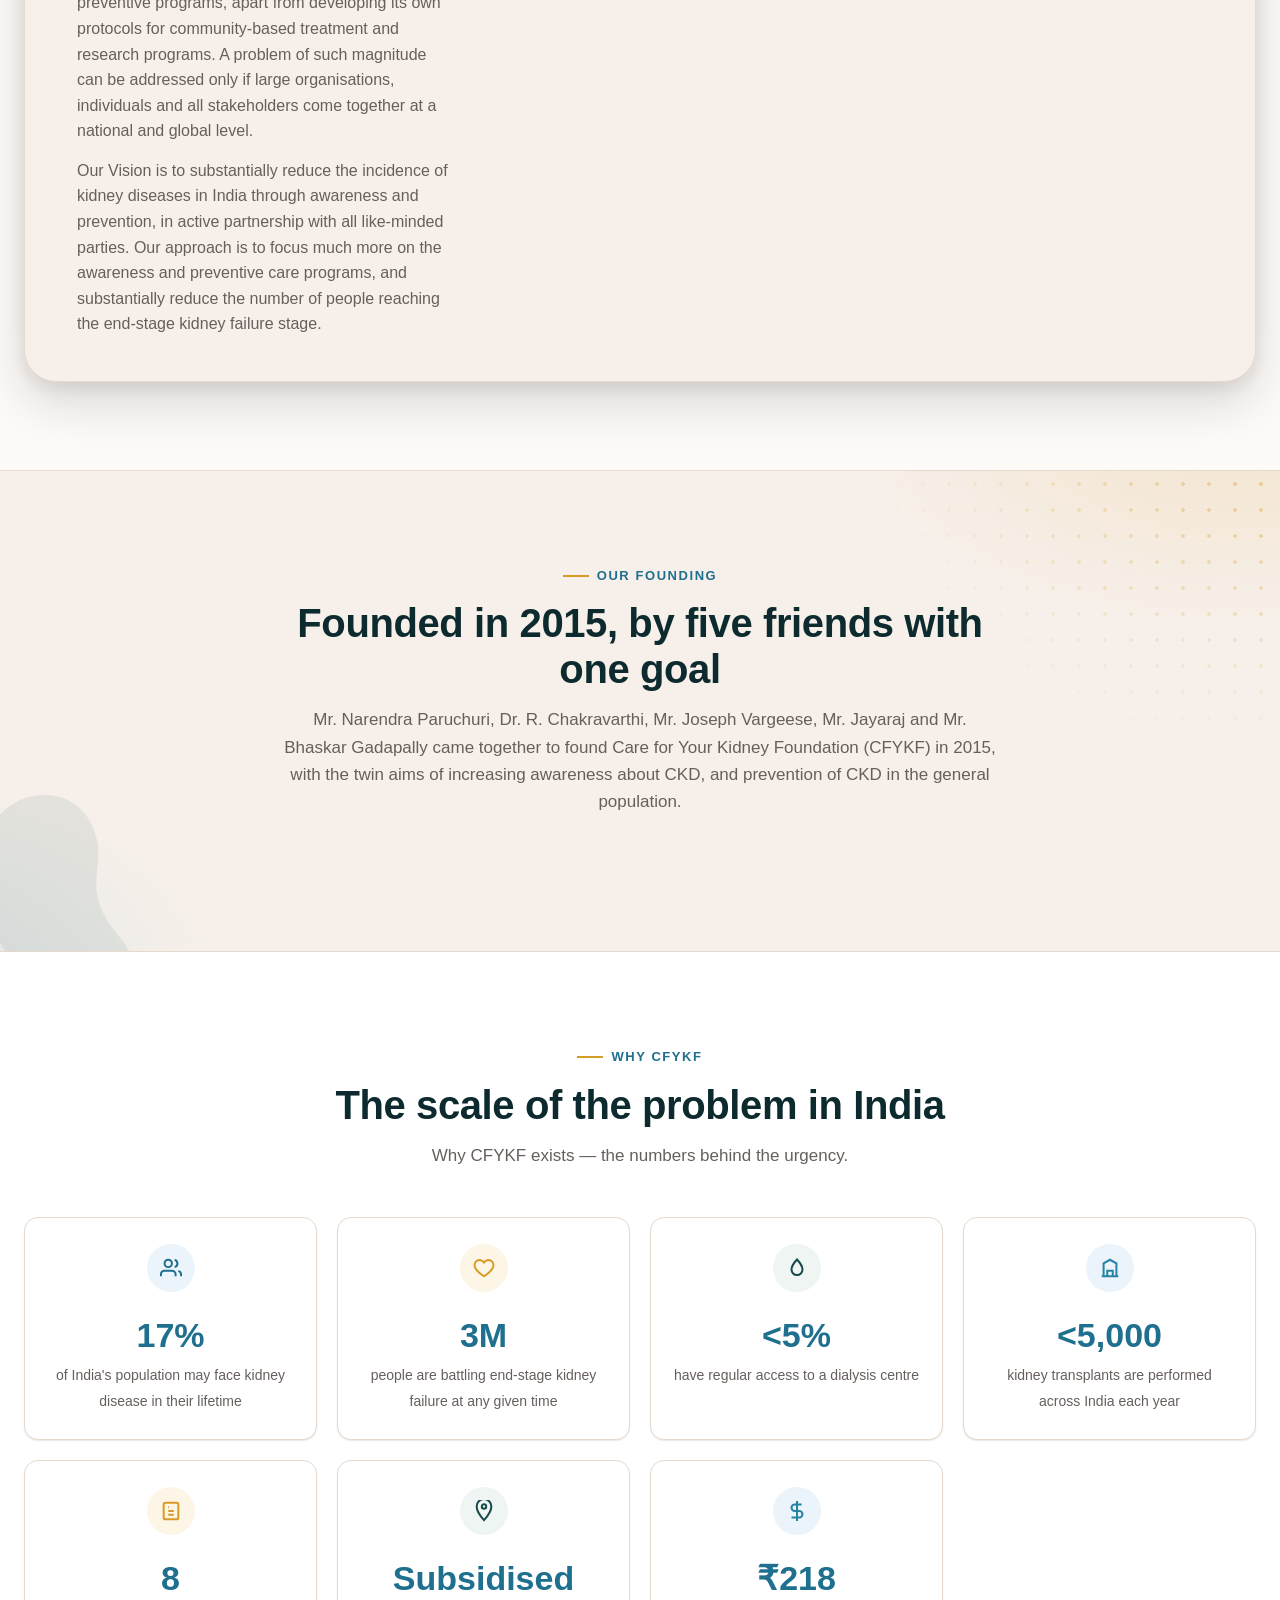
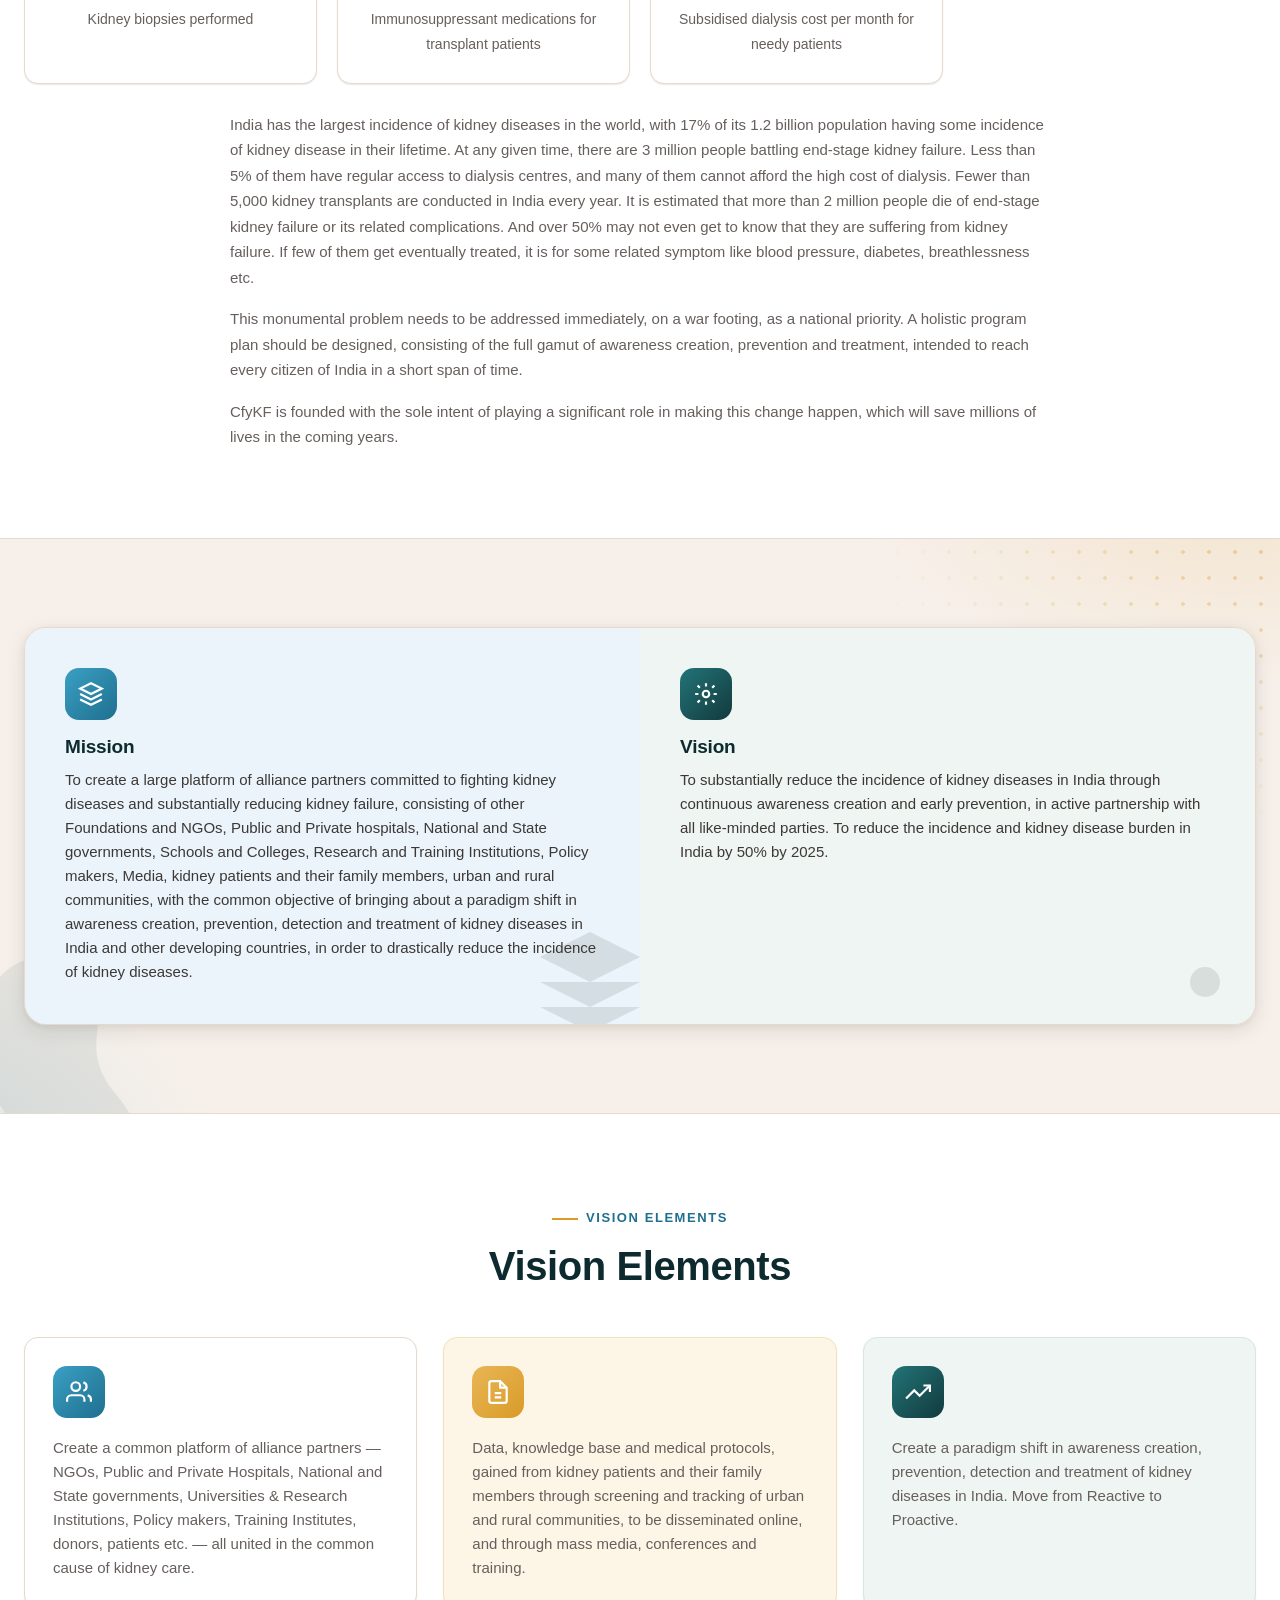
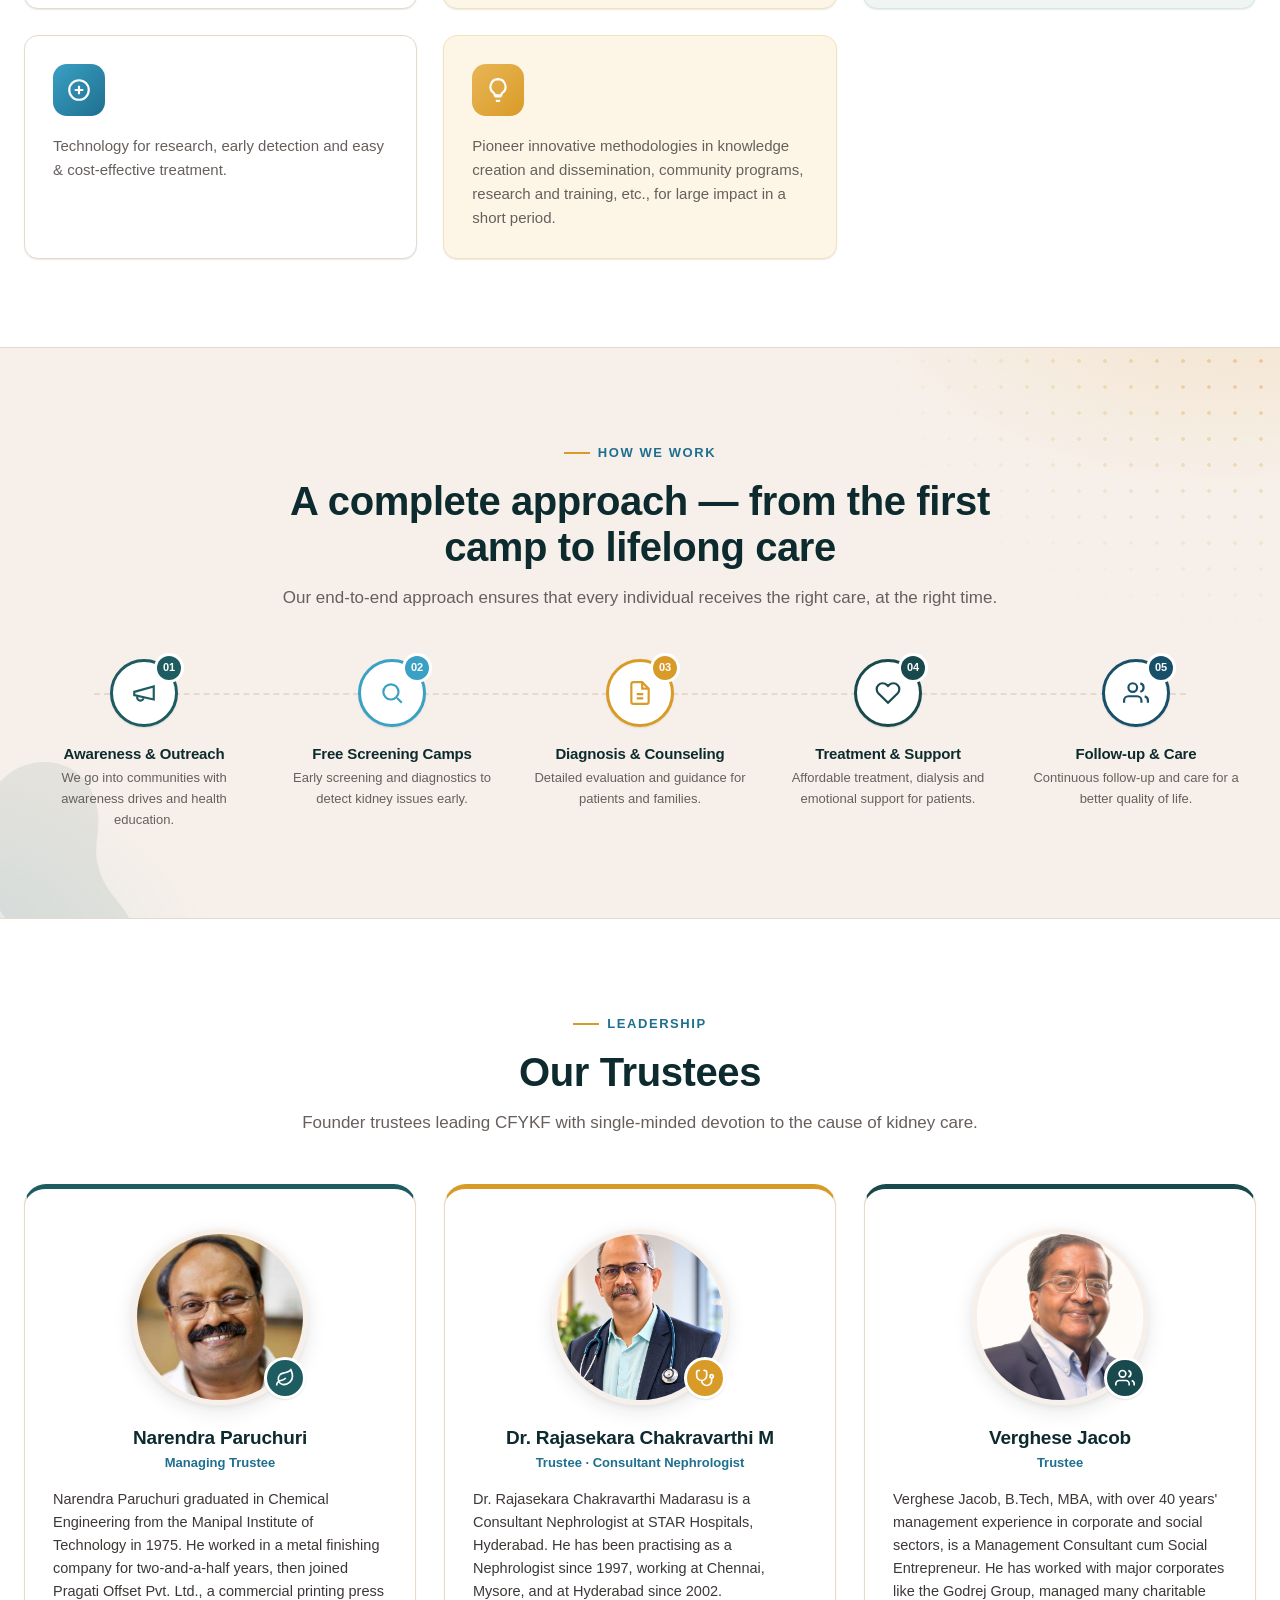
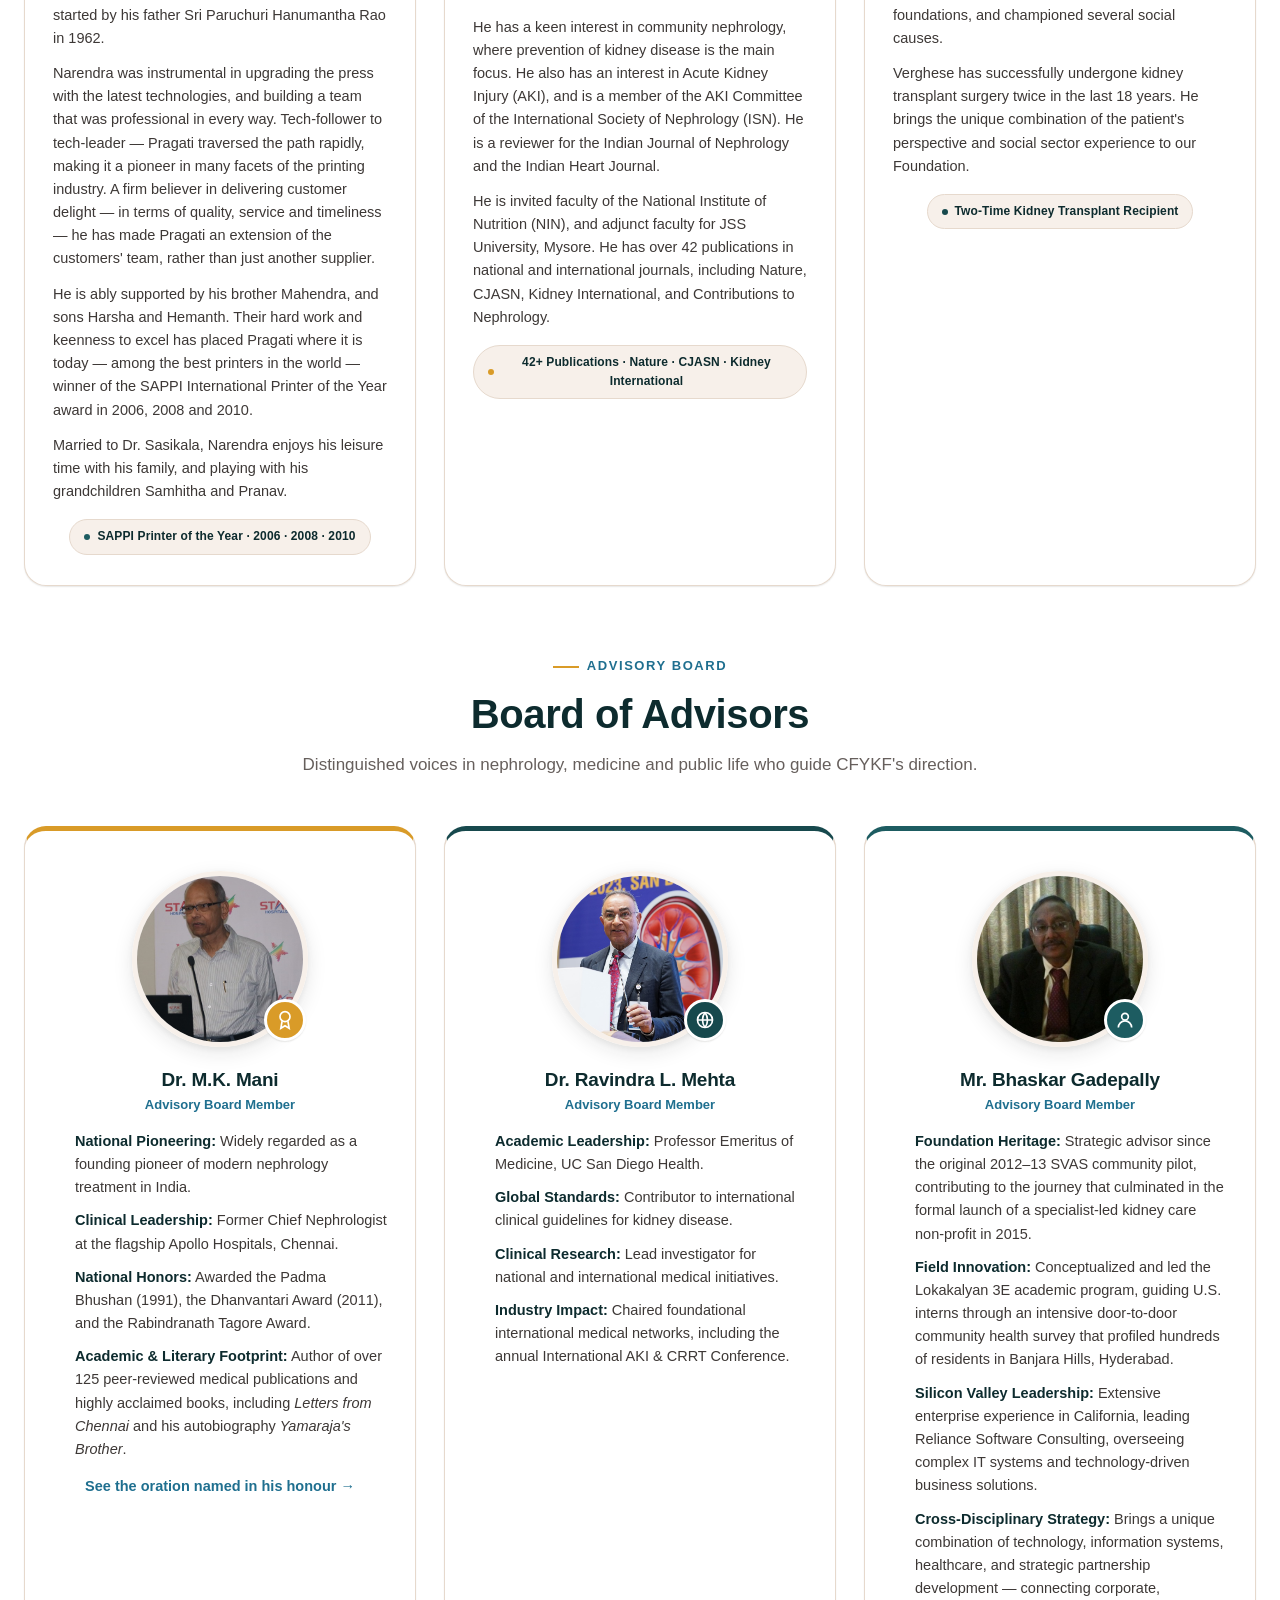
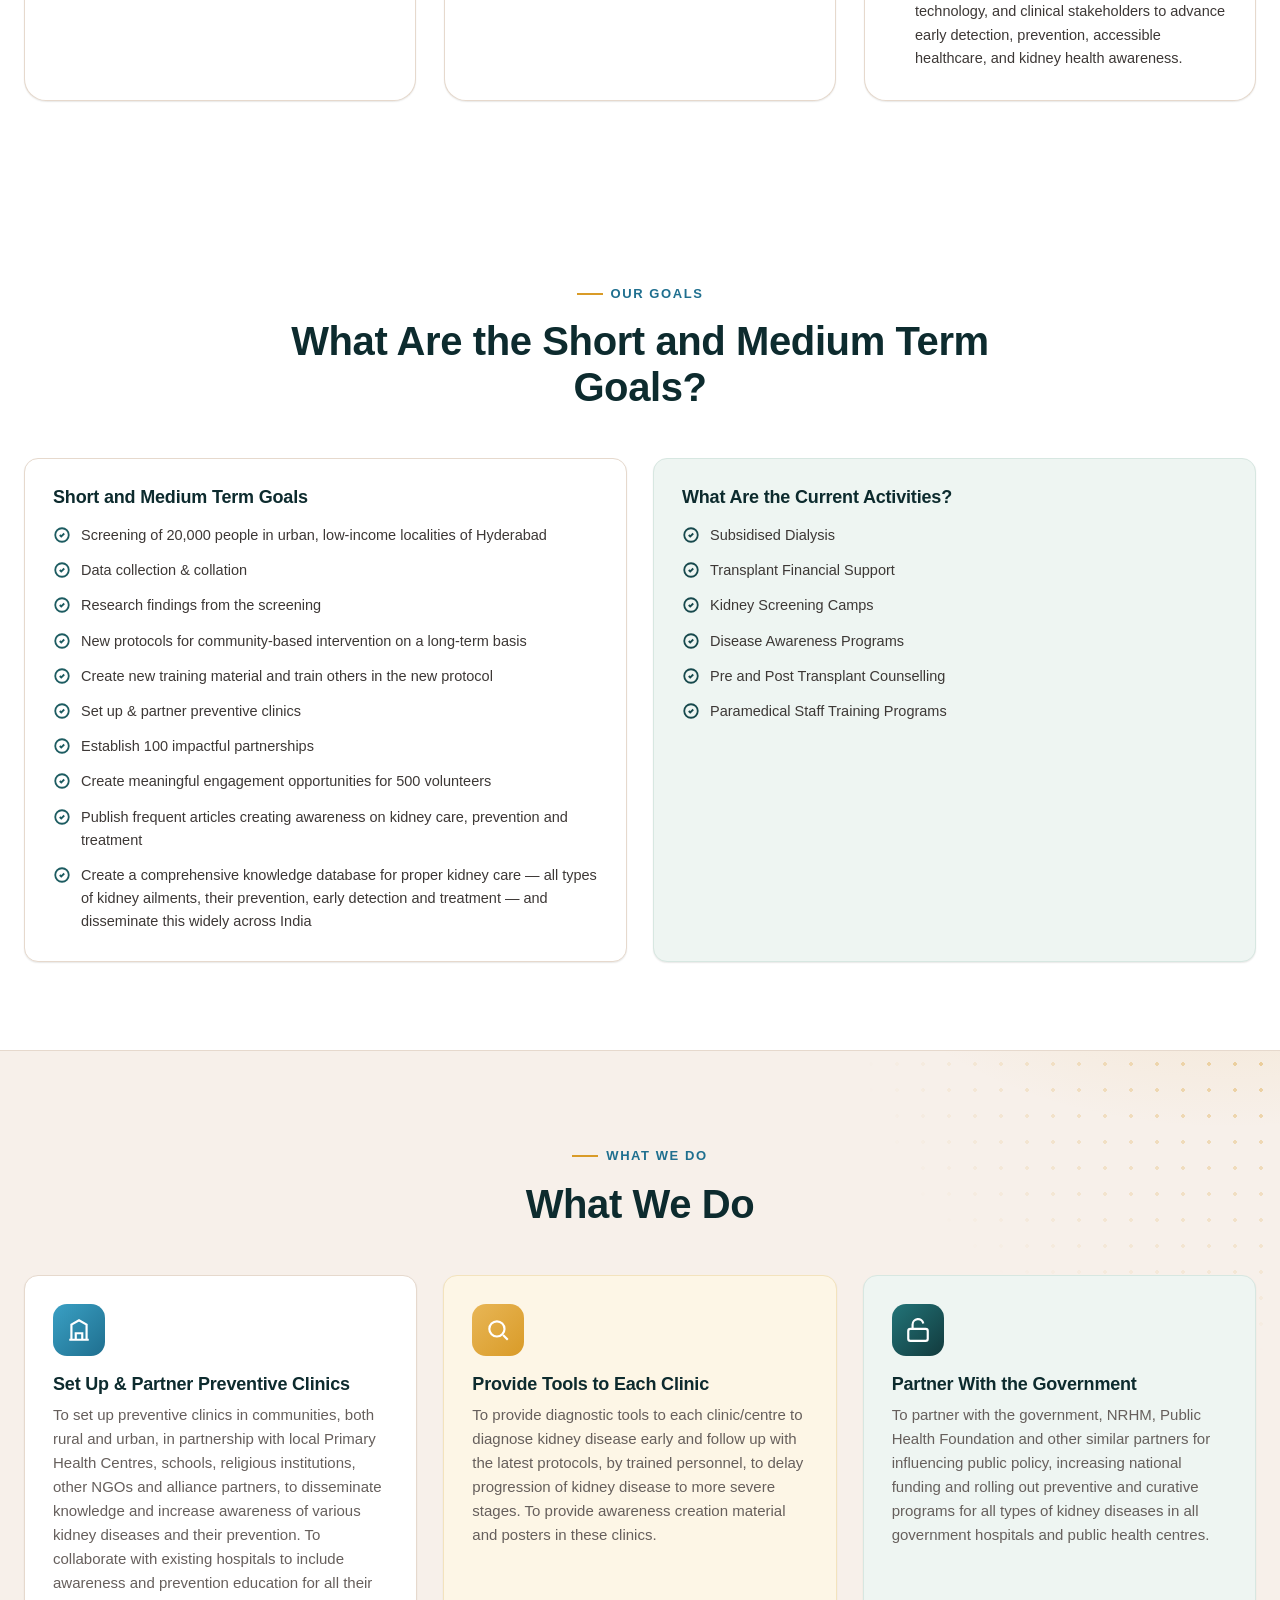
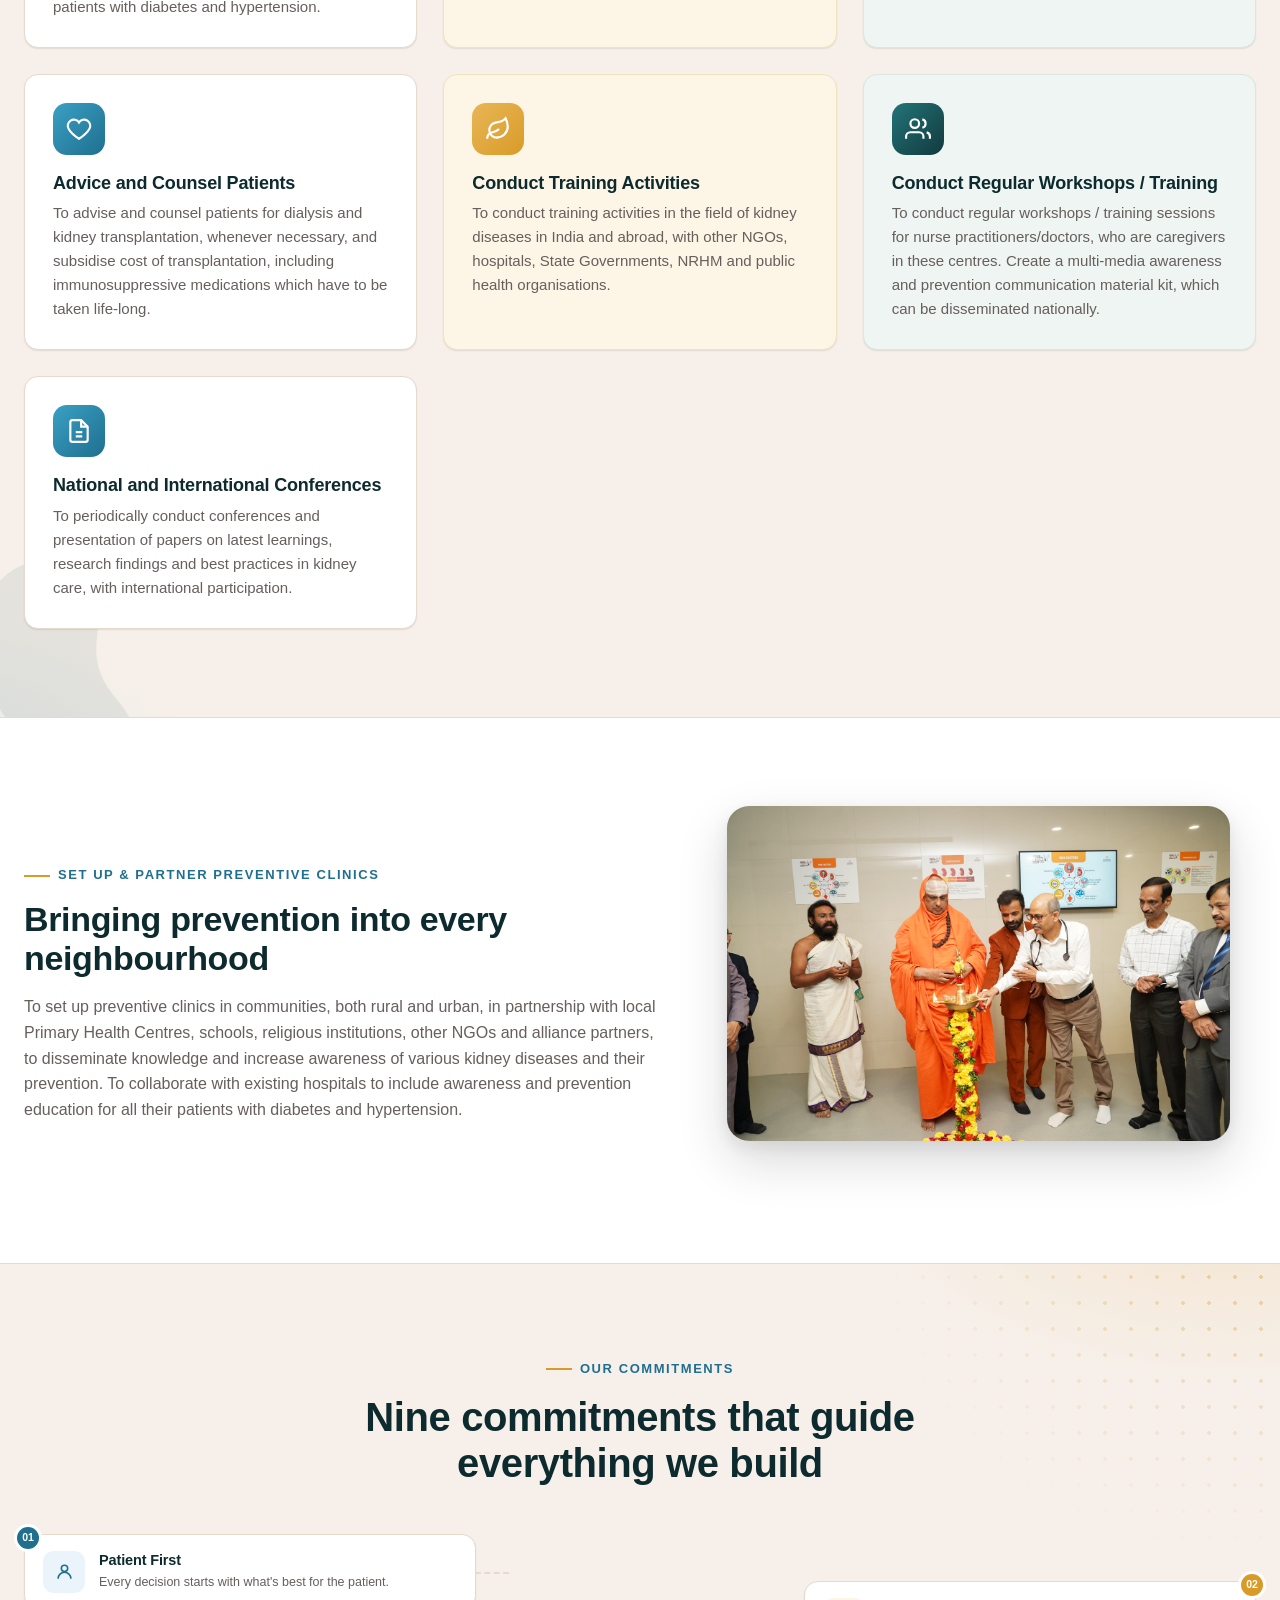
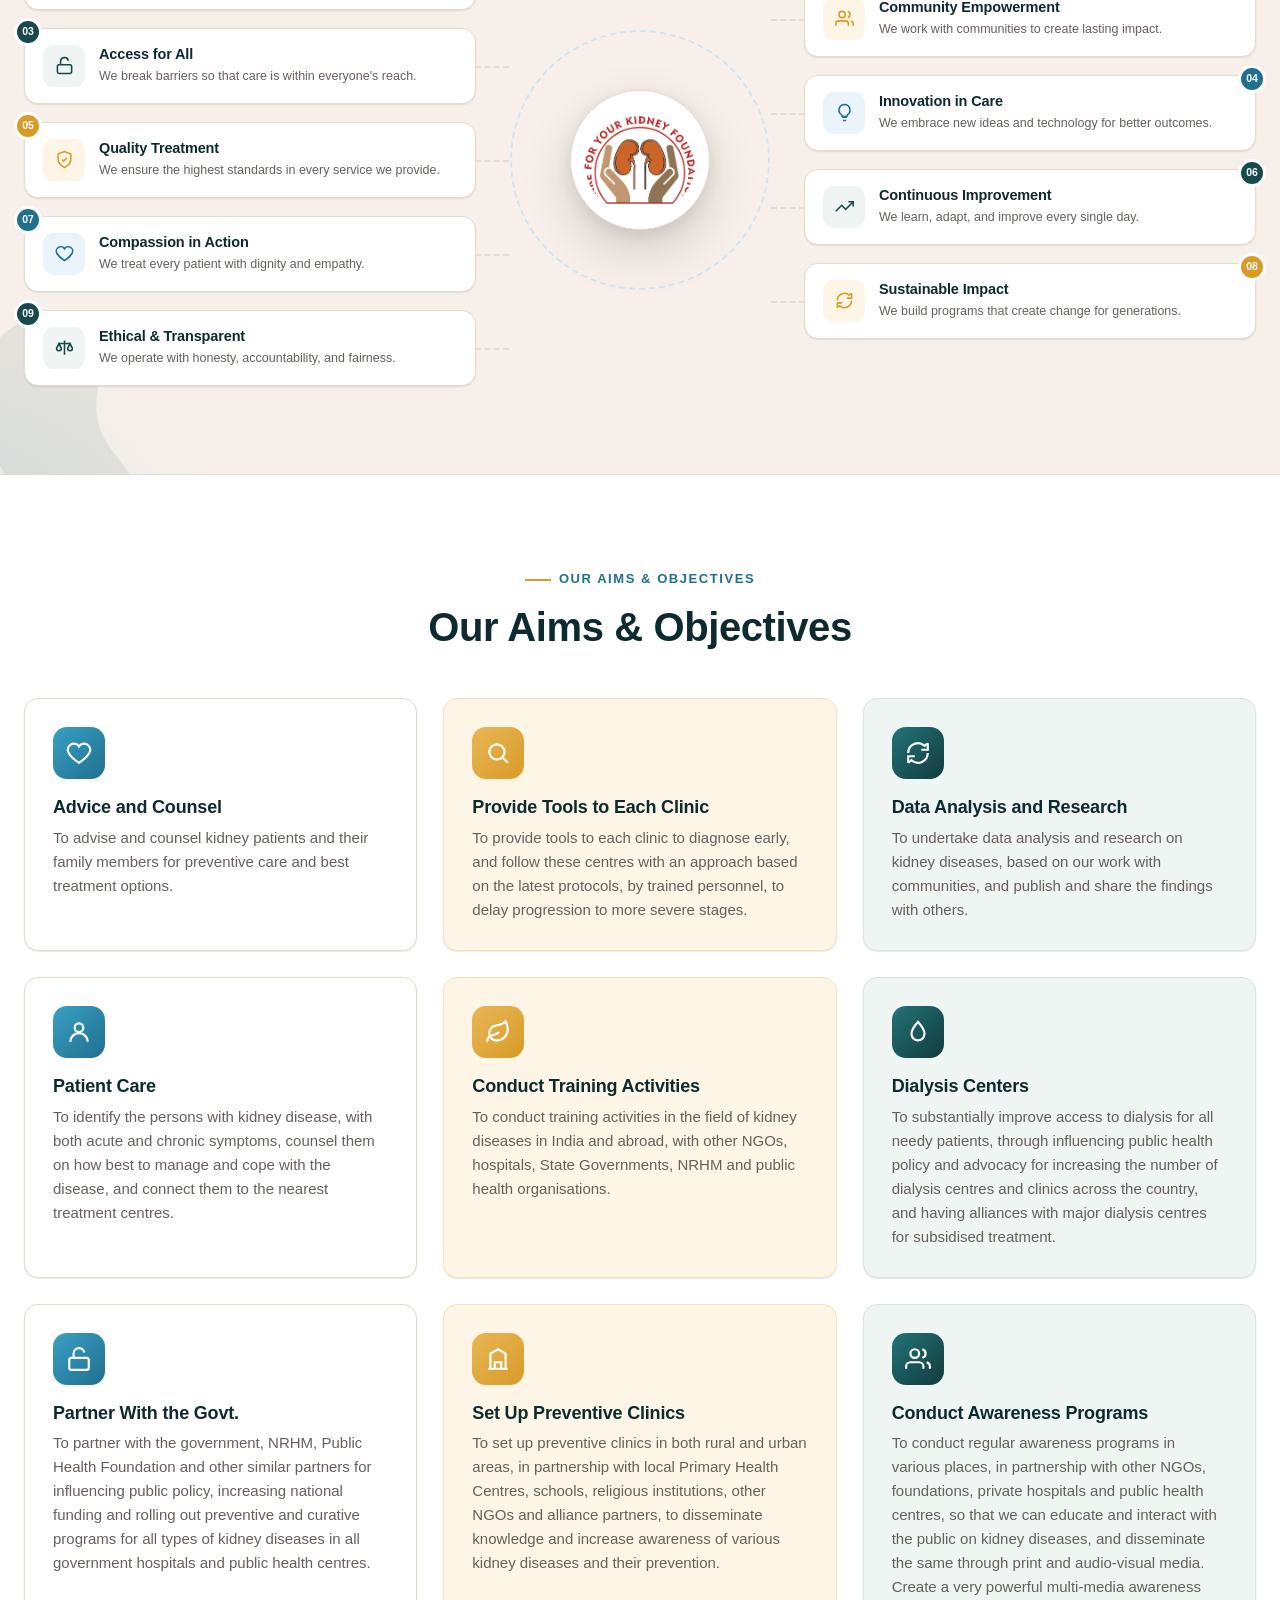
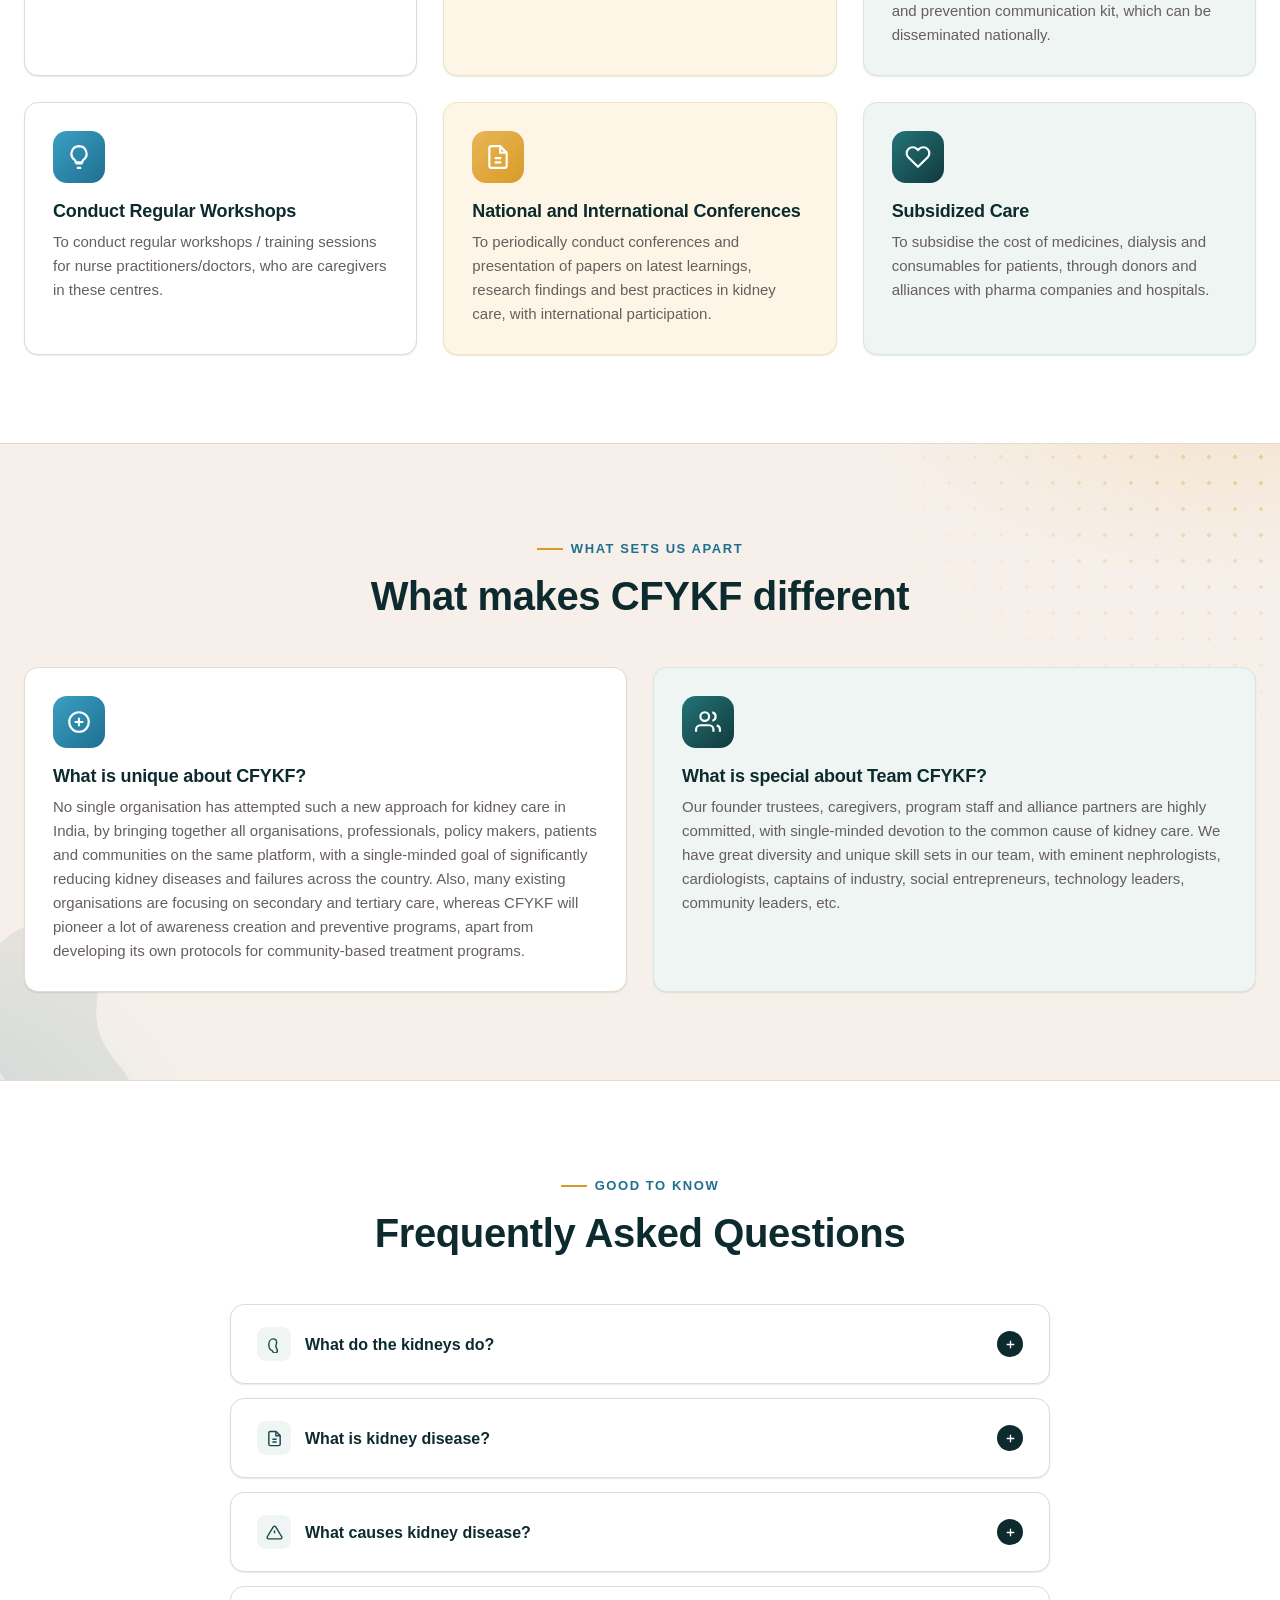
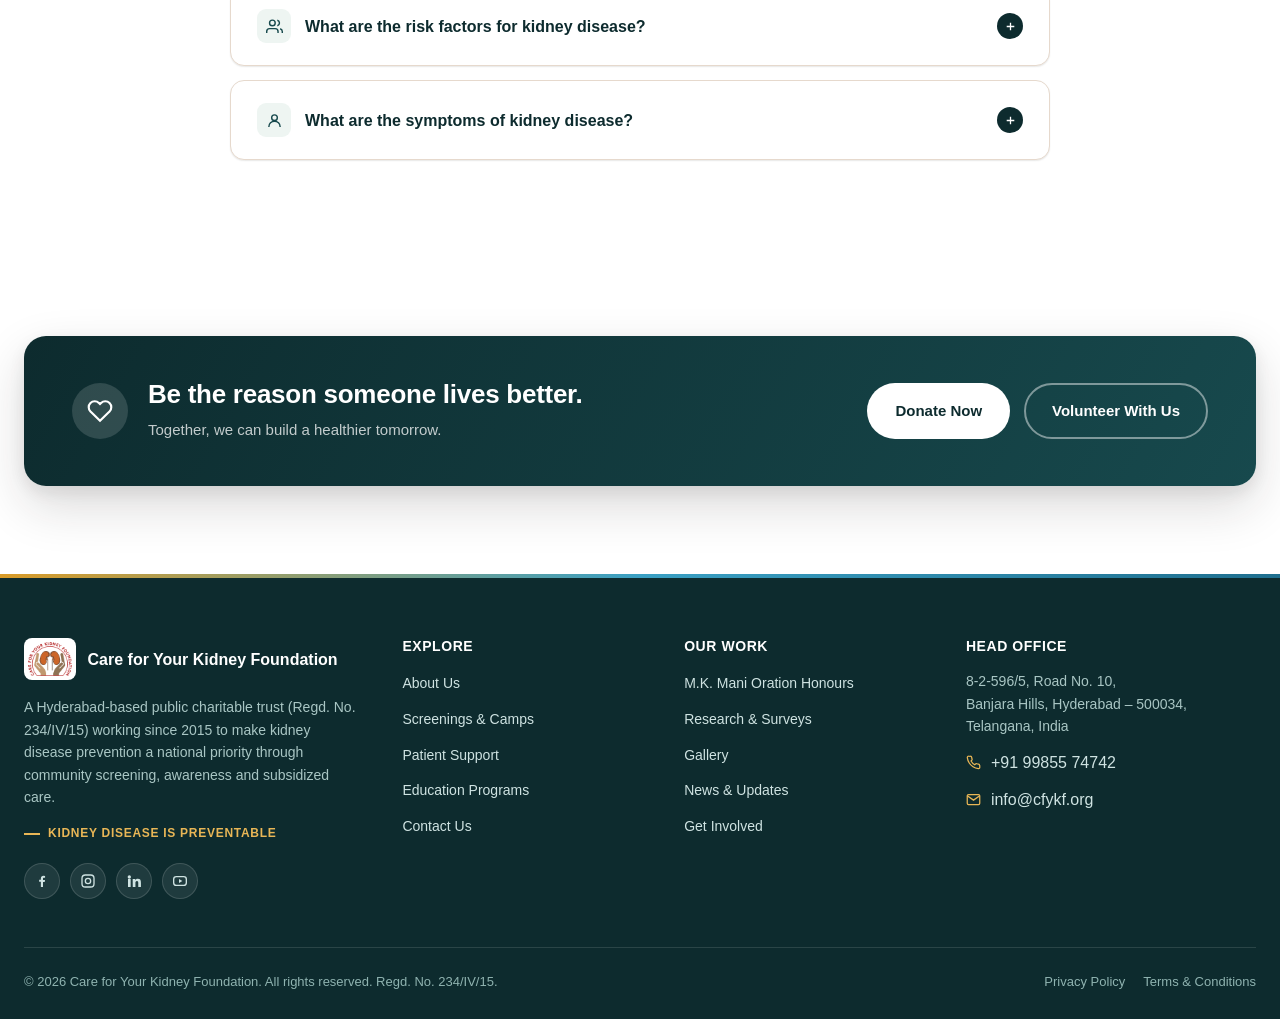
==== commit e0837d33: "Bhaskar Image added" ====
--- a/about.html
+++ b/about.html
@@ -480,14 +480,20 @@
         </ul>
       </div>
       <div class="trustee-card" style="--accent:var(--teal-600);">
-        <div class="tc-avatar mono">
-          BG
+        <div class="tc-avatar">
+          <img src="assets/images/about_team/Bhaskar_Gadepally.png" alt="Mr. Bhaskar Gadepally">
           <span class="tc-badge" title="Advisory Board Member">
             <svg viewBox="0 0 24 24" fill="none" stroke="currentColor" stroke-width="2"><circle cx="12" cy="8" r="4"/><path d="M4 21c0-4.4 3.6-8 8-8s8 3.6 8 8"/></svg>
           </span>
         </div>
         <h3>Mr. Bhaskar Gadepally</h3>
         <div class="role">Advisory Board Member</div>
+        <ul class="tc-list">
+          <li><strong>Foundation Heritage:</strong> Strategic advisor since the original 2012–13 SVAS community pilot, contributing to the journey that culminated in the formal launch of a specialist-led kidney care non-profit in 2015.</li>
+          <li><strong>Field Innovation:</strong> Conceptualized and led the Lokakalyan 3E academic program, guiding U.S. interns through an intensive door-to-door community health survey that profiled hundreds of residents in Banjara Hills, Hyderabad.</li>
+          <li><strong>Silicon Valley Leadership:</strong> Extensive enterprise experience in California, leading Reliance Software Consulting, overseeing complex IT systems and technology-driven business solutions.</li>
+          <li><strong>Cross-Disciplinary Strategy:</strong> Brings a unique combination of technology, information systems, healthcare, and strategic partnership development — connecting corporate, technology, and clinical stakeholders to advance early detection, prevention, accessible healthcare, and kidney health awareness.</li>
+        </ul>
       </div>
     </div>
   </div>
@@ -517,7 +523,14 @@
       </div>
       <div class="card tint-sage">
         <h3 style="margin-bottom:16px;">What Are the Current Activities?</h3>
-        <p style="font-size:14.5px;line-height:1.7;color:var(--ink-700);">Free medical screening, data collation and research in an inner city dwelling — Devarkonda Basti, Hyderabad, Telangana state, India.</p>
+        <ul style="display:flex;flex-direction:column;gap:12px;">
+          <li style="display:flex;gap:10px;align-items:flex-start;font-size:14.5px;line-height:1.6;color:var(--ink-700);"><svg style="width:18px;height:18px;flex-shrink:0;margin-top:2px;color:var(--teal-700);" viewBox="0 0 24 24" fill="none" stroke="currentColor" stroke-width="2.4"><circle cx="12" cy="12" r="9"/><path d="M9 12l2 2 4-4"/></svg><span>Subsidised Dialysis</span></li>
+          <li style="display:flex;gap:10px;align-items:flex-start;font-size:14.5px;line-height:1.6;color:var(--ink-700);"><svg style="width:18px;height:18px;flex-shrink:0;margin-top:2px;color:var(--teal-700);" viewBox="0 0 24 24" fill="none" stroke="currentColor" stroke-width="2.4"><circle cx="12" cy="12" r="9"/><path d="M9 12l2 2 4-4"/></svg><span>Transplant Financial Support</span></li>
+          <li style="display:flex;gap:10px;align-items:flex-start;font-size:14.5px;line-height:1.6;color:var(--ink-700);"><svg style="width:18px;height:18px;flex-shrink:0;margin-top:2px;color:var(--teal-700);" viewBox="0 0 24 24" fill="none" stroke="currentColor" stroke-width="2.4"><circle cx="12" cy="12" r="9"/><path d="M9 12l2 2 4-4"/></svg><span>Kidney Screening Camps</span></li>
+          <li style="display:flex;gap:10px;align-items:flex-start;font-size:14.5px;line-height:1.6;color:var(--ink-700);"><svg style="width:18px;height:18px;flex-shrink:0;margin-top:2px;color:var(--teal-700);" viewBox="0 0 24 24" fill="none" stroke="currentColor" stroke-width="2.4"><circle cx="12" cy="12" r="9"/><path d="M9 12l2 2 4-4"/></svg><span>Disease Awareness Programs</span></li>
+          <li style="display:flex;gap:10px;align-items:flex-start;font-size:14.5px;line-height:1.6;color:var(--ink-700);"><svg style="width:18px;height:18px;flex-shrink:0;margin-top:2px;color:var(--teal-700);" viewBox="0 0 24 24" fill="none" stroke="currentColor" stroke-width="2.4"><circle cx="12" cy="12" r="9"/><path d="M9 12l2 2 4-4"/></svg><span>Pre and Post Transplant Counselling</span></li>
+          <li style="display:flex;gap:10px;align-items:flex-start;font-size:14.5px;line-height:1.6;color:var(--ink-700);"><svg style="width:18px;height:18px;flex-shrink:0;margin-top:2px;color:var(--teal-700);" viewBox="0 0 24 24" fill="none" stroke="currentColor" stroke-width="2.4"><circle cx="12" cy="12" r="9"/><path d="M9 12l2 2 4-4"/></svg><span>Paramedical Staff Training Programs</span></li>
+        </ul>
       </div>
     </div>
   </div>
